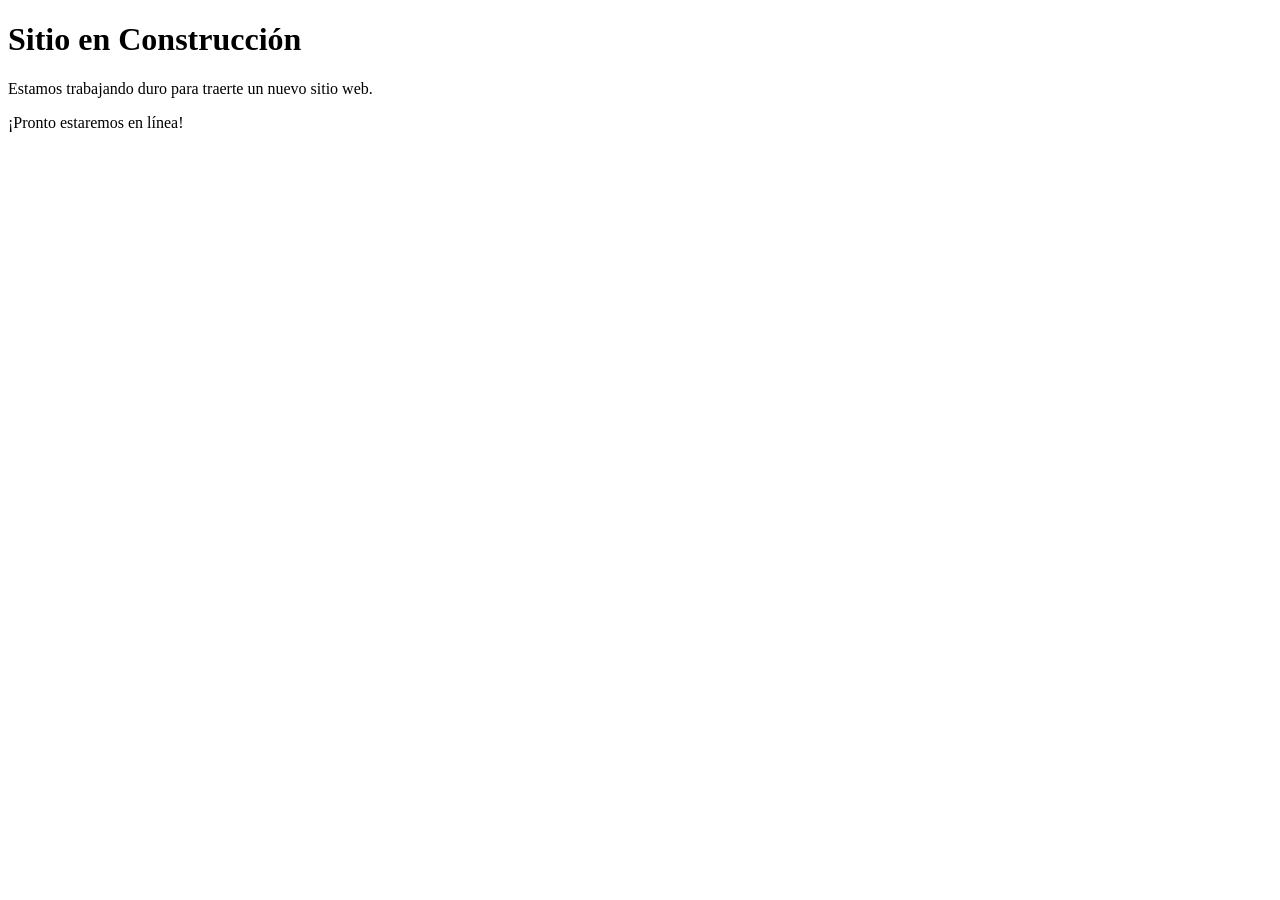
==== index.html @ 11d8eaa8 "index.html" ====
<!DOCTYPE html>
<html lang="es">
<head>
    <meta charset="UTF-8">
    <meta name="viewport" content="width=device-width, initial-scale=1.0">
    <title>Sitio en Construcción</title>
    <link rel="stylesheet" href="styles.css">
</head>
<body>
    <div class="construction-container">
        <h1>Sitio en Construcción</h1>
        <p>Estamos trabajando duro para traerte un nuevo sitio web.</p>
        <p>¡Pronto estaremos en línea!</p>
        <div class="loader"></div>
    </div>
</body>
</html>
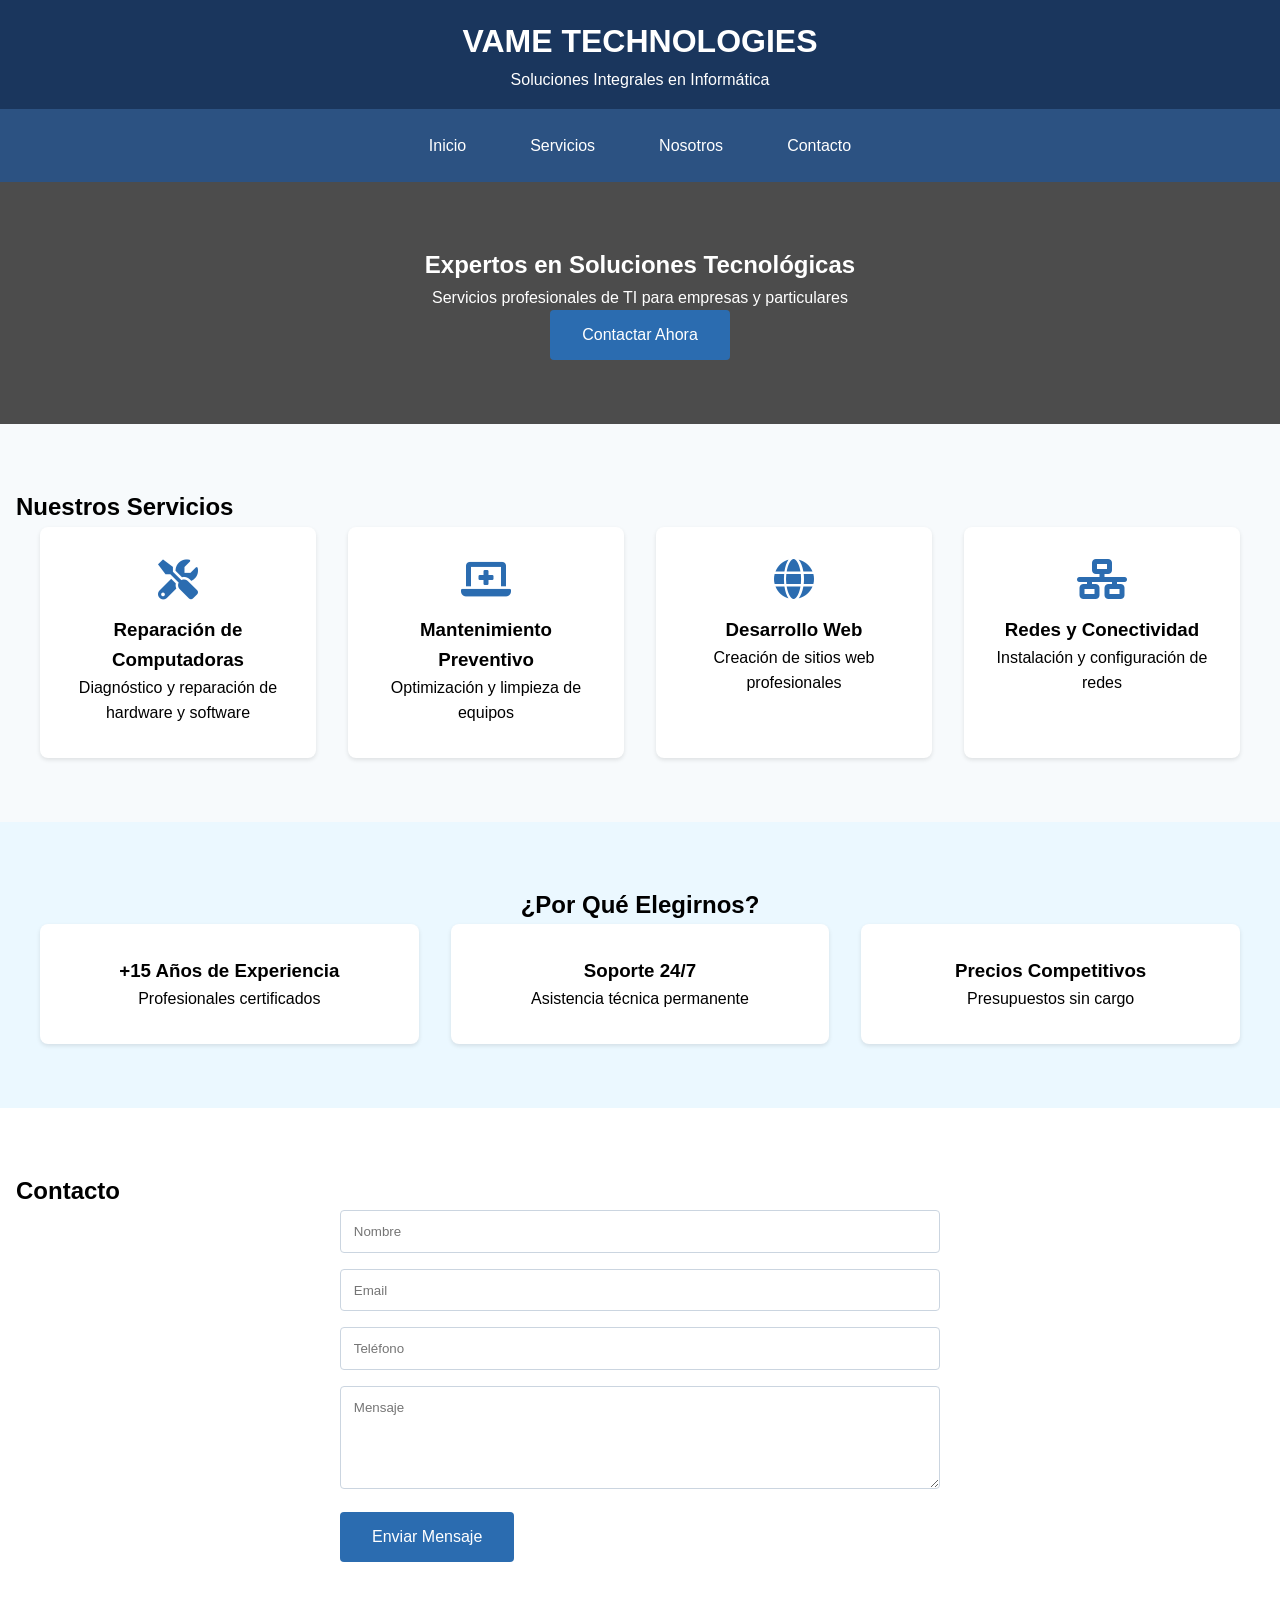
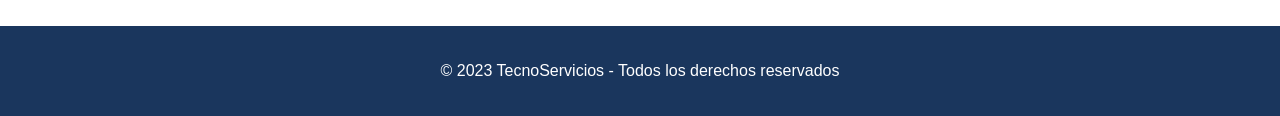
==== commit 79c296cc: "index.html" ====
--- a/index.html
+++ b/index.html
@@ -3,15 +3,226 @@
 <head>
     <meta charset="UTF-8">
     <meta name="viewport" content="width=device-width, initial-scale=1.0">
-    <title>Sitio en Construcción</title>
-    <link rel="stylesheet" href="styles.css">
+    <title>VAME TECHNOLOGIES - Soluciones Informáticas</title>
+    <link rel="stylesheet" href="https://cdnjs.cloudflare.com/ajax/libs/font-awesome/6.0.0/css/all.min.css">
+    <style>
+        * {
+            margin: 0;
+            padding: 0;
+            box-sizing: border-box;
+            font-family: 'Arial', sans-serif;
+        }
+
+        body {
+            line-height: 1.6;
+        }
+
+        /* Header */
+        header {
+            background-color: #1a365d;
+            color: white;
+            padding: 1rem;
+            text-align: center;
+        }
+
+        nav {
+            display: flex;
+            justify-content: center;
+            gap: 2rem;
+            padding: 1rem;
+            background-color: #2c5282;
+        }
+
+        nav a {
+            color: white;
+            text-decoration: none;
+            padding: 0.5rem 1rem;
+        }
+
+        nav a:hover {
+            background-color: #4299e1;
+            border-radius: 4px;
+        }
+
+        /* Hero Section */
+        .hero {
+            background: linear-gradient(rgba(0,0,0,0.7), rgba(0,0,0,0.7)),
+                        url('tech-bg.jpg') center/cover;
+            color: white;
+            text-align: center;
+            padding: 4rem 1rem;
+        }
+
+        /* Servicios */
+        .servicios {
+            padding: 4rem 1rem;
+            background-color: #f7fafc;
+        }
+
+        .servicios-grid {
+            display: grid;
+            grid-template-columns: repeat(auto-fit, minmax(250px, 1fr));
+            gap: 2rem;
+            max-width: 1200px;
+            margin: 0 auto;
+        }
+
+        .servicio-card {
+            background: white;
+            padding: 2rem;
+            border-radius: 8px;
+            box-shadow: 0 2px 4px rgba(0,0,0,0.1);
+            text-align: center;
+        }
+
+        .servicio-card i {
+            font-size: 2.5rem;
+            color: #2b6cb0;
+            margin-bottom: 1rem;
+        }
+
+        /* Por qué nosotros */
+        .why-us {
+            padding: 4rem 1rem;
+            background-color: #ebf8ff;
+            text-align: center;
+        }
+
+        /* Contacto */
+        .contacto {
+            padding: 4rem 1rem;
+            background-color: #fff;
+        }
+
+        .contacto-form {
+            max-width: 600px;
+            margin: 0 auto;
+        }
+
+        .form-group {
+            margin-bottom: 1rem;
+        }
+
+        input, textarea {
+            width: 100%;
+            padding: 0.8rem;
+            border: 1px solid #cbd5e0;
+            border-radius: 4px;
+        }
+
+        button {
+            background-color: #2b6cb0;
+            color: white;
+            padding: 1rem 2rem;
+            border: none;
+            border-radius: 4px;
+            cursor: pointer;
+            font-size: 1rem;
+        }
+
+        button:hover {
+            background-color: #2c5282;
+        }
+
+        footer {
+            background-color: #1a365d;
+            color: white;
+            text-align: center;
+            padding: 2rem 1rem;
+        }
+
+        @media (max-width: 768px) {
+            nav {
+                flex-direction: column;
+                text-align: center;
+            }
+        }
+    </style>
 </head>
 <body>
-    <div class="construction-container">
-        <h1>Sitio en Construcción</h1>
-        <p>Estamos trabajando duro para traerte un nuevo sitio web.</p>
-        <p>¡Pronto estaremos en línea!</p>
-        <div class="loader"></div>
-    </div>
+    <header>
+        <h1>VAME TECHNOLOGIES</h1>
+        <p>Soluciones Integrales en Informática</p>
+    </header>
+
+    <nav>
+        <a href="#inicio">Inicio</a>
+        <a href="#servicios">Servicios</a>
+        <a href="#nosotros">Nosotros</a>
+        <a href="#contacto">Contacto</a>
+    </nav>
+
+    <section class="hero">
+        <h2>Expertos en Soluciones Tecnológicas</h2>
+        <p>Servicios profesionales de TI para empresas y particulares</p>
+        <button>Contactar Ahora</button>
+    </section>
+
+    <section class="servicios" id="servicios">
+        <h2>Nuestros Servicios</h2>
+        <div class="servicios-grid">
+            <div class="servicio-card">
+                <i class="fas fa-tools"></i>
+                <h3>Reparación de Computadoras</h3>
+                <p>Diagnóstico y reparación de hardware y software</p>
+            </div>
+            <div class="servicio-card">
+                <i class="fas fa-laptop-medical"></i>
+                <h3>Mantenimiento Preventivo</h3>
+                <p>Optimización y limpieza de equipos</p>
+            </div>
+            <div class="servicio-card">
+                <i class="fas fa-globe"></i>
+                <h3>Desarrollo Web</h3>
+                <p>Creación de sitios web profesionales</p>
+            </div>
+            <div class="servicio-card">
+                <i class="fas fa-network-wired"></i>
+                <h3>Redes y Conectividad</h3>
+                <p>Instalación y configuración de redes</p>
+            </div>
+        </div>
+    </section>
+
+    <section class="why-us">
+        <h2>¿Por Qué Elegirnos?</h2>
+        <div class="servicios-grid">
+            <div class="servicio-card">
+                <h3>+15 Años de Experiencia</h3>
+                <p>Profesionales certificados</p>
+            </div>
+            <div class="servicio-card">
+                <h3>Soporte 24/7</h3>
+                <p>Asistencia técnica permanente</p>
+            </div>
+            <div class="servicio-card">
+                <h3>Precios Competitivos</h3>
+                <p>Presupuestos sin cargo</p>
+            </div>
+        </div>
+    </section>
+
+    <section class="contacto" id="contacto">
+        <h2>Contacto</h2>
+        <form class="contacto-form">
+            <div class="form-group">
+                <input type="text" placeholder="Nombre" required>
+            </div>
+            <div class="form-group">
+                <input type="email" placeholder="Email" required>
+            </div>
+            <div class="form-group">
+                <input type="tel" placeholder="Teléfono">
+            </div>
+            <div class="form-group">
+                <textarea rows="5" placeholder="Mensaje" required></textarea>
+            </div>
+            <button type="submit">Enviar Mensaje</button>
+        </form>
+    </section>
+
+    <footer>
+        <p>© 2023 TecnoServicios - Todos los derechos reservados</p>
+    </footer>
 </body>
 </html>
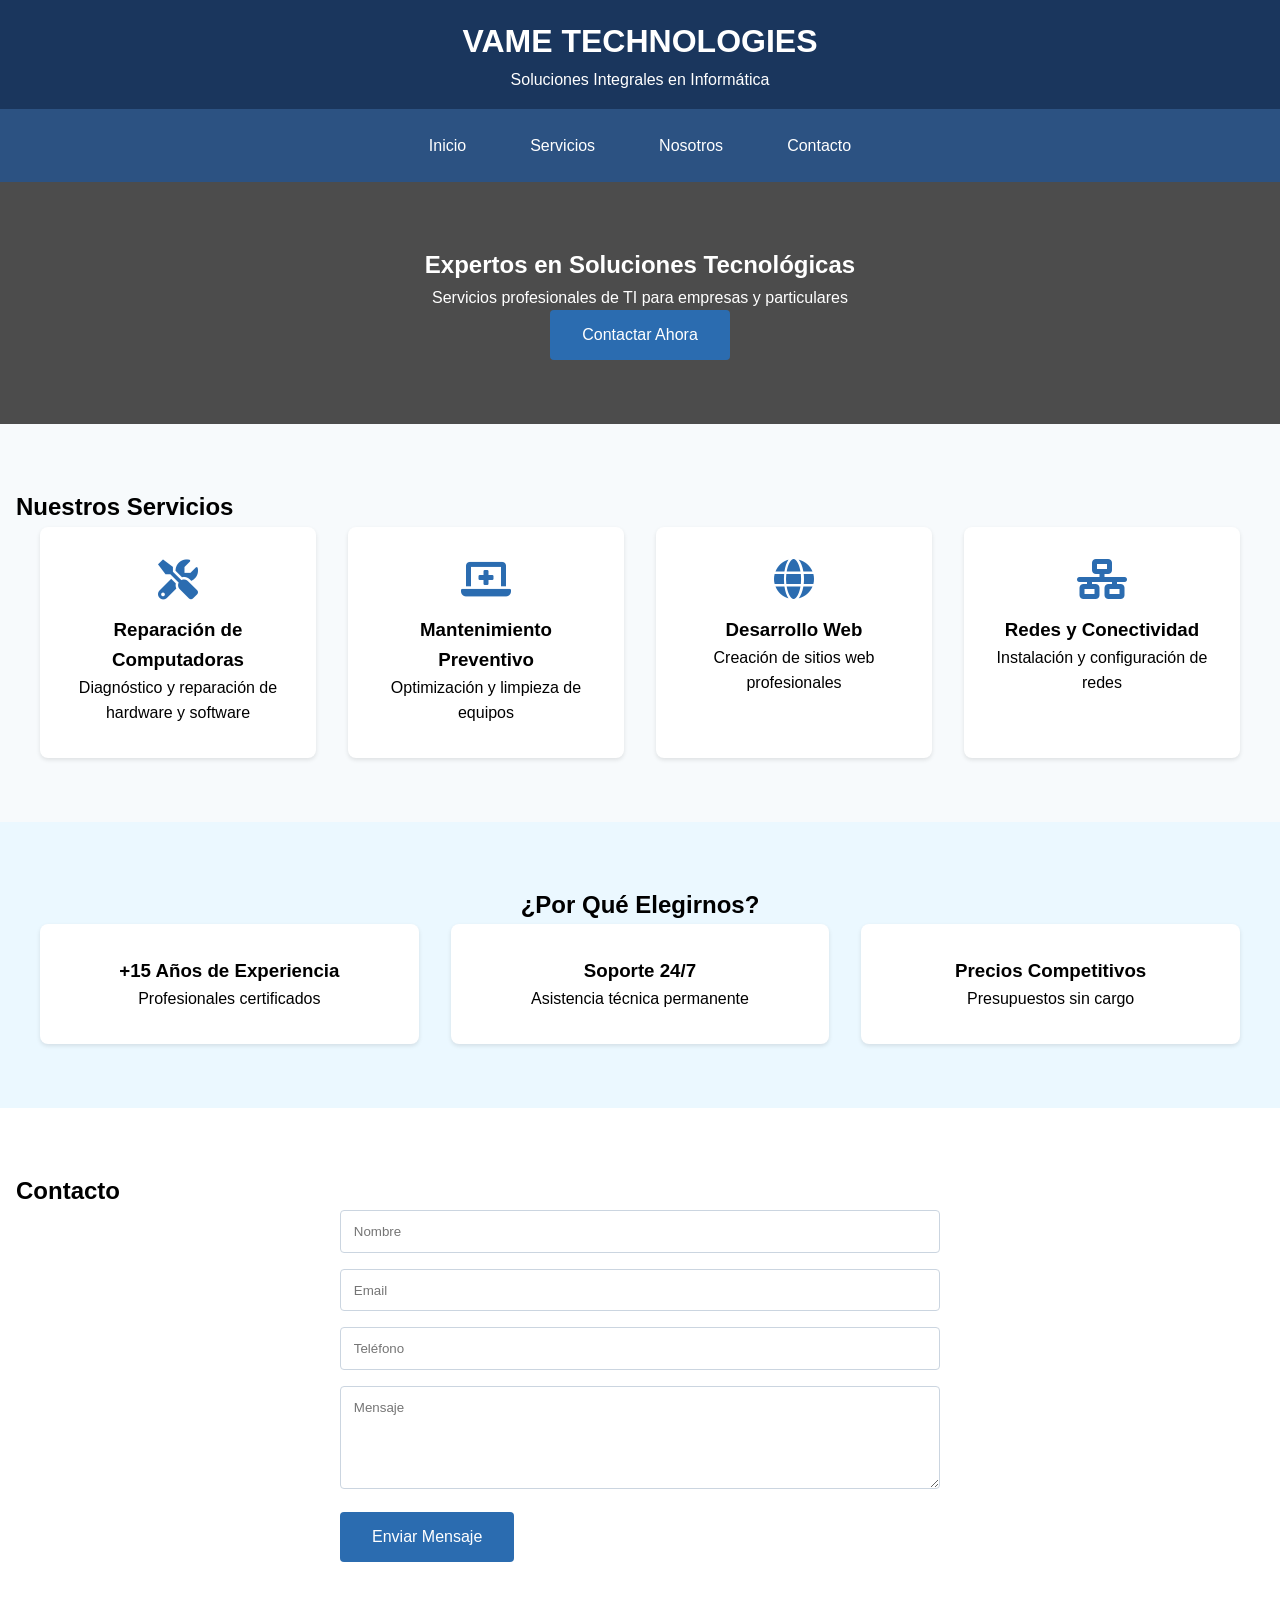
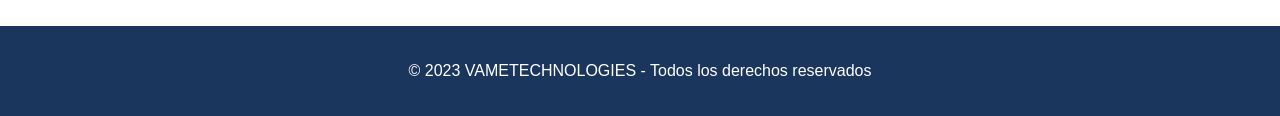
==== commit f75b40ee: "index.html" ====
--- a/index.html
+++ b/index.html
@@ -3,7 +3,7 @@
 <head>
     <meta charset="UTF-8">
     <meta name="viewport" content="width=device-width, initial-scale=1.0">
-    <title>VAME TECHNOLOGIES - Soluciones Informáticas</title>
+    <title>VAME TECHNOLOGIES - Sopote Tecnico - Soluciones Informáticas</title>
     <link rel="stylesheet" href="https://cdnjs.cloudflare.com/ajax/libs/font-awesome/6.0.0/css/all.min.css">
     <style>
         * {
@@ -222,7 +222,7 @@
     </section>
 
     <footer>
-        <p>© 2023 TecnoServicios - Todos los derechos reservados</p>
+        <p>© 2023 VAMETECHNOLOGIES - Todos los derechos reservados</p>
     </footer>
 </body>
 </html>
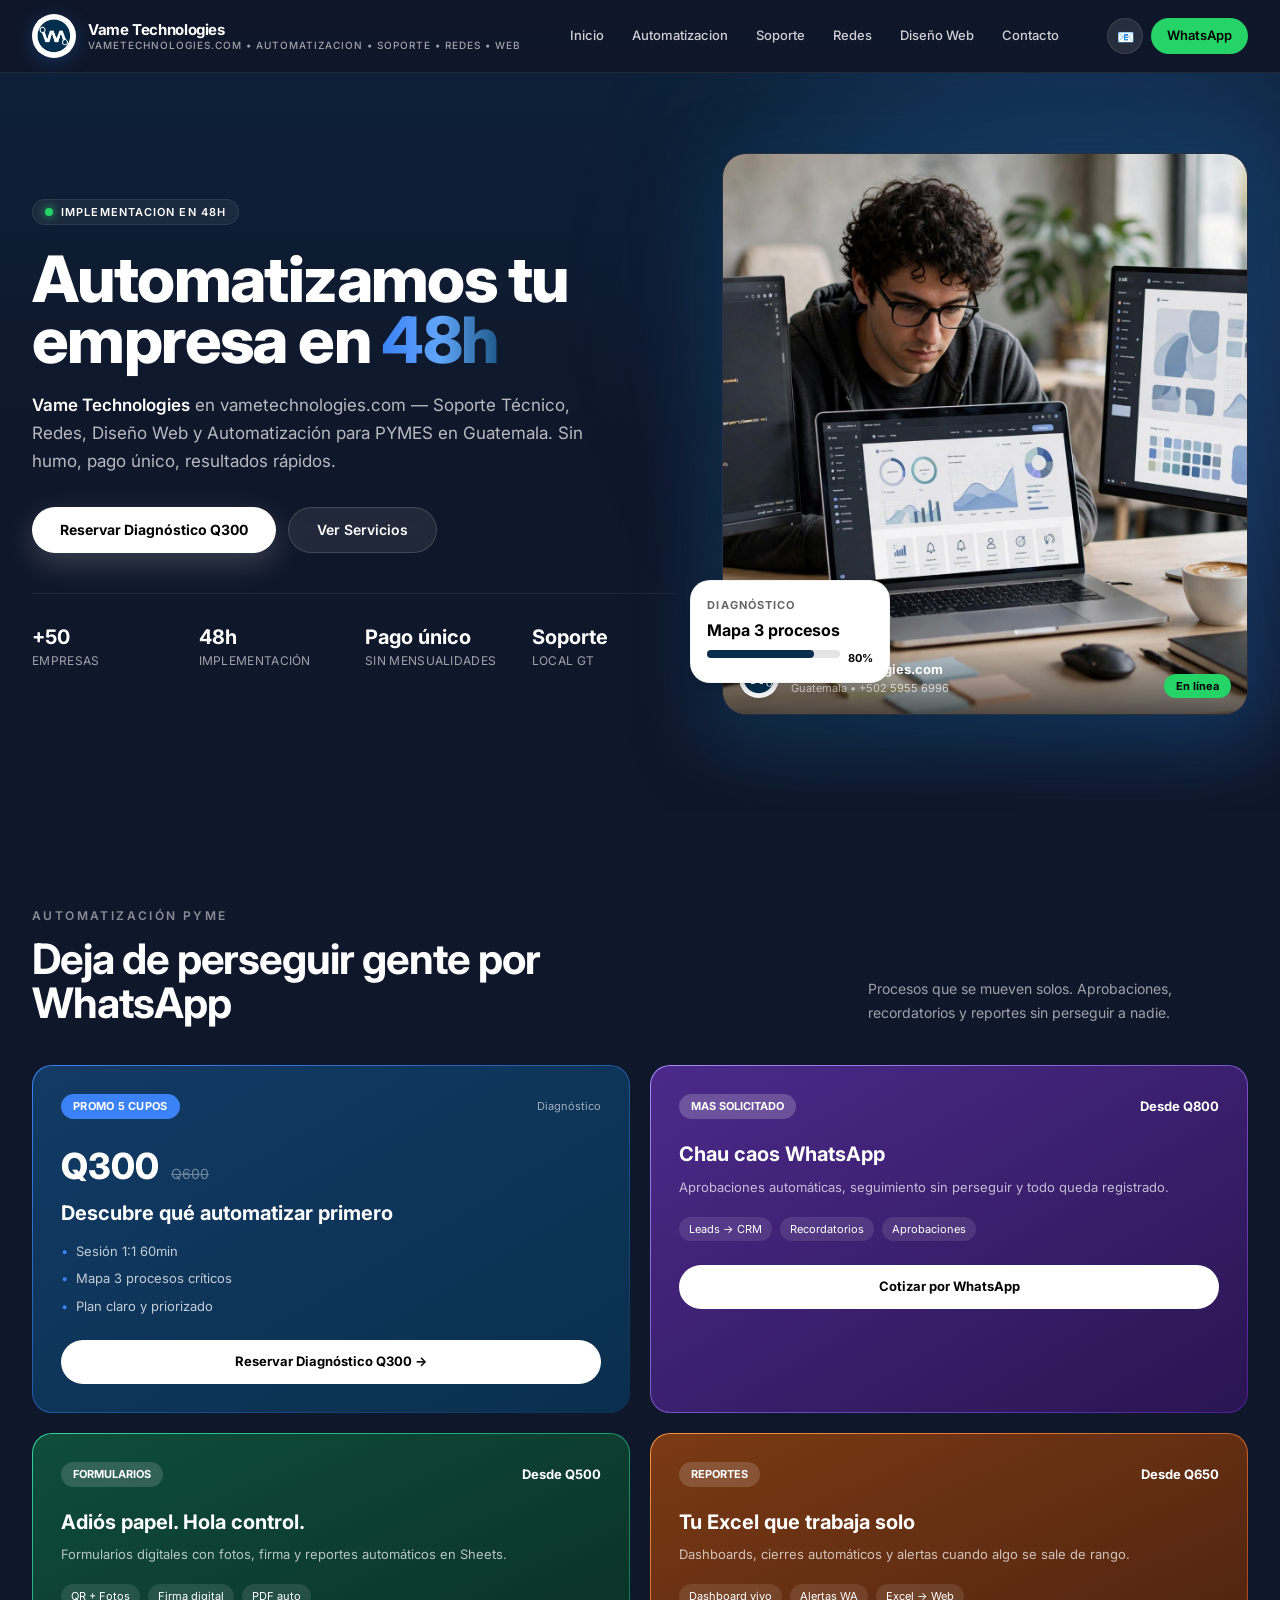
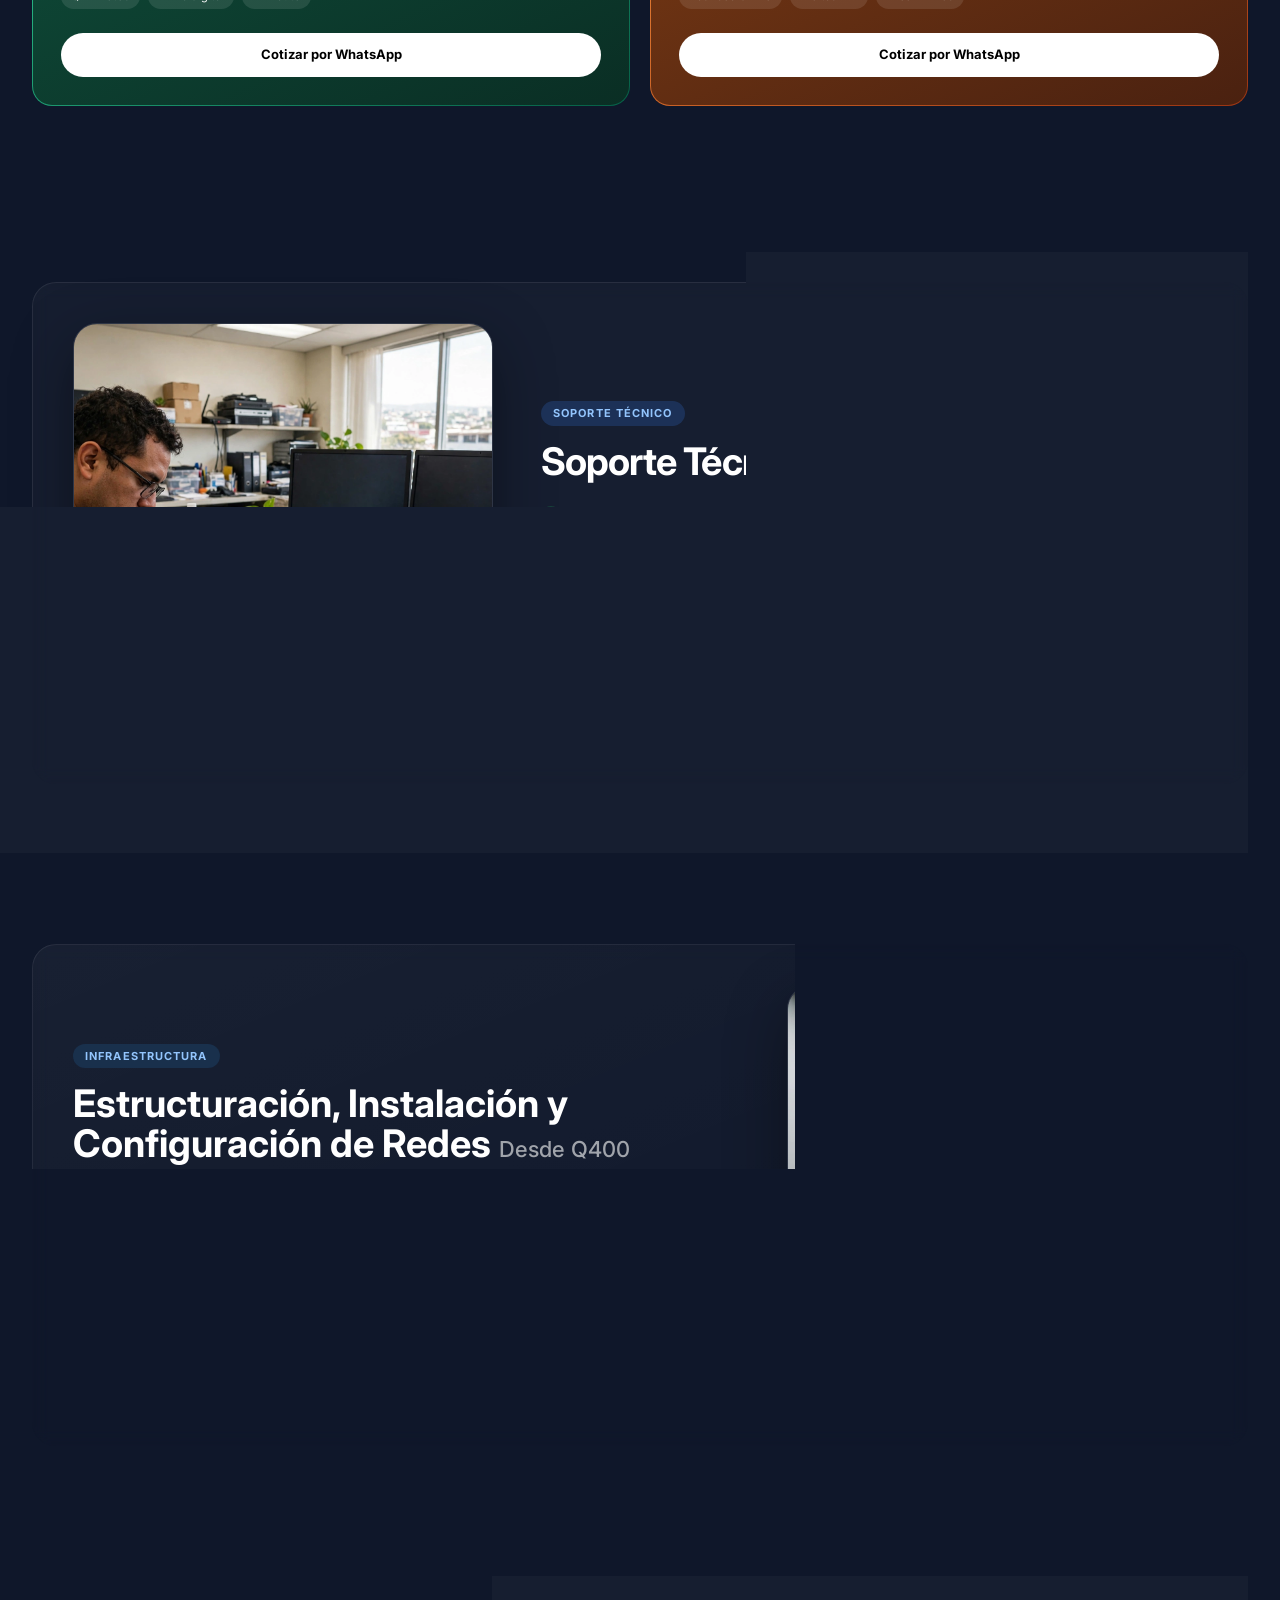
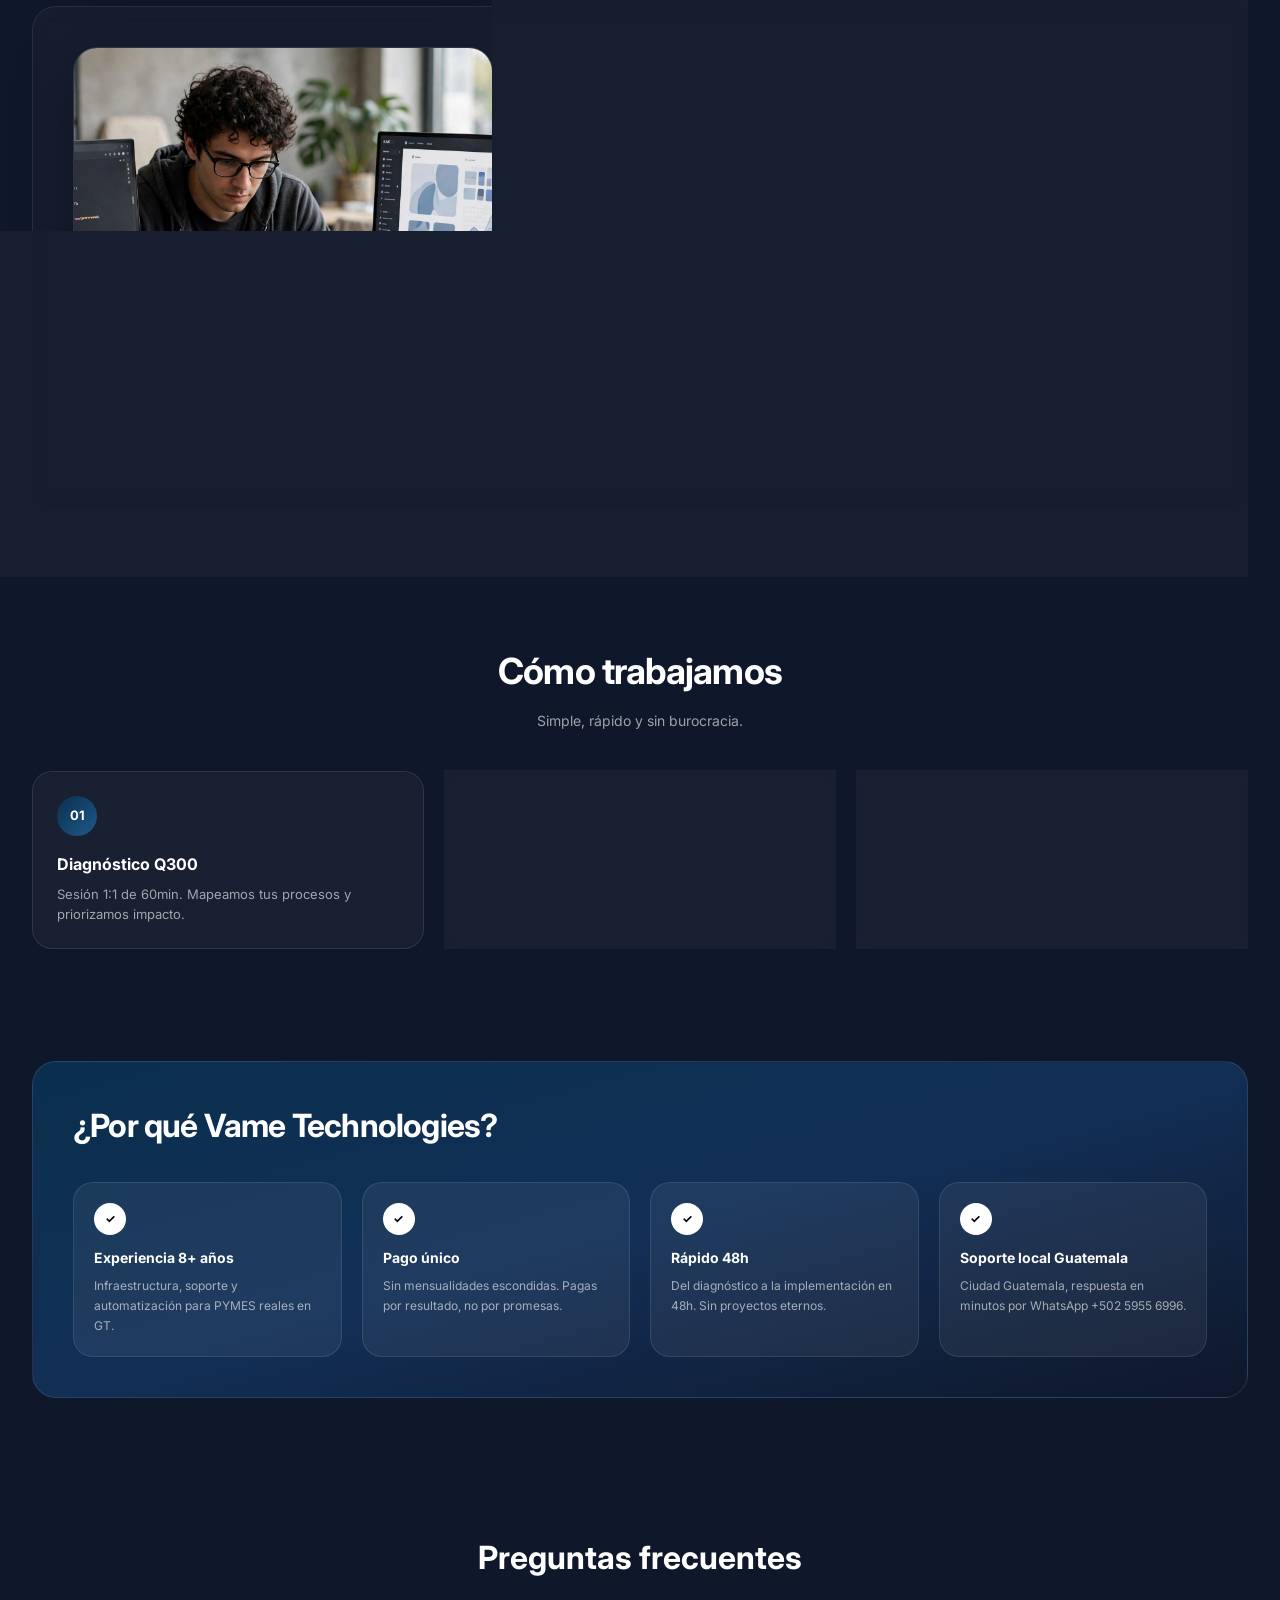
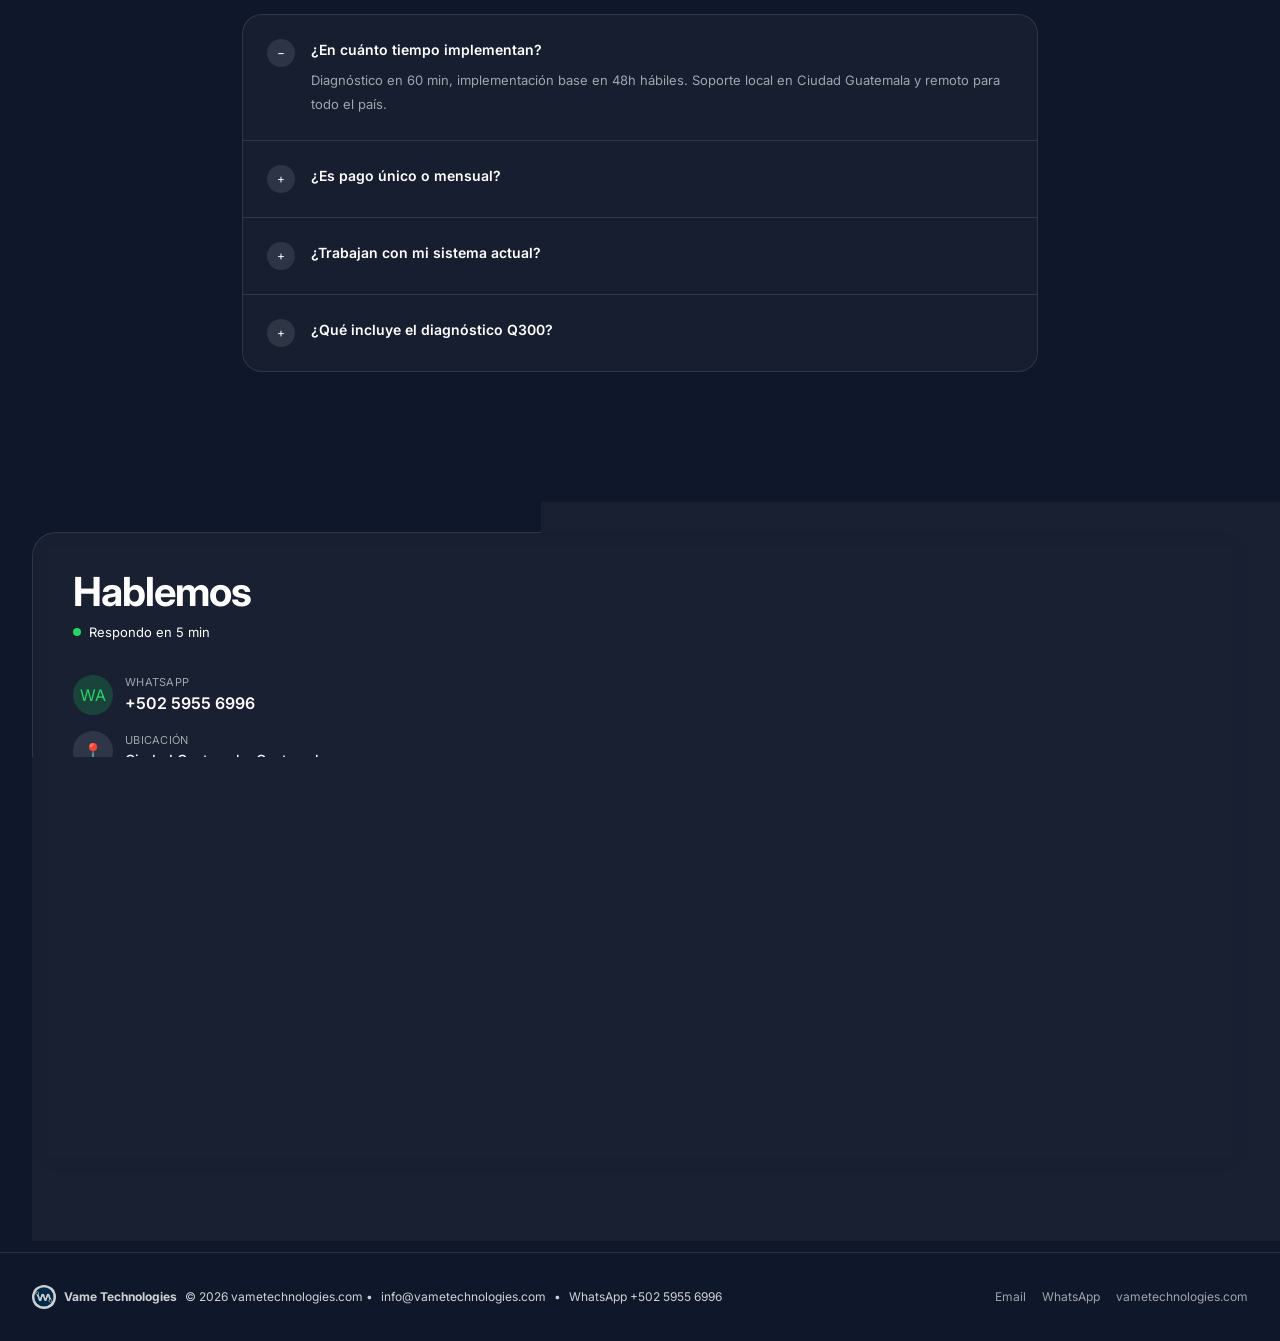
==== commit 4ed27015: "Add files via upload" ====
--- a/index.html
+++ b/index.html
@@ -1,228 +1,34 @@
-<!DOCTYPE html>
-<html lang="es">
-<head>
-    <meta charset="UTF-8">
-    <meta name="viewport" content="width=device-width, initial-scale=1.0">
-    <title>VAME TECHNOLOGIES - Sopote Tecnico - Soluciones Informáticas</title>
-    <link rel="stylesheet" href="https://cdnjs.cloudflare.com/ajax/libs/font-awesome/6.0.0/css/all.min.css">
-    <style>
-        * {
-            margin: 0;
-            padding: 0;
-            box-sizing: border-box;
-            font-family: 'Arial', sans-serif;
-        }
-
-        body {
-            line-height: 1.6;
-        }
-
-        /* Header */
-        header {
-            background-color: #1a365d;
-            color: white;
-            padding: 1rem;
-            text-align: center;
-        }
-
-        nav {
-            display: flex;
-            justify-content: center;
-            gap: 2rem;
-            padding: 1rem;
-            background-color: #2c5282;
-        }
-
-        nav a {
-            color: white;
-            text-decoration: none;
-            padding: 0.5rem 1rem;
-        }
-
-        nav a:hover {
-            background-color: #4299e1;
-            border-radius: 4px;
-        }
-
-        /* Hero Section */
-        .hero {
-            background: linear-gradient(rgba(0,0,0,0.7), rgba(0,0,0,0.7)),
-                        url('tech-bg.jpg') center/cover;
-            color: white;
-            text-align: center;
-            padding: 4rem 1rem;
-        }
-
-        /* Servicios */
-        .servicios {
-            padding: 4rem 1rem;
-            background-color: #f7fafc;
-        }
-
-        .servicios-grid {
-            display: grid;
-            grid-template-columns: repeat(auto-fit, minmax(250px, 1fr));
-            gap: 2rem;
-            max-width: 1200px;
-            margin: 0 auto;
-        }
-
-        .servicio-card {
-            background: white;
-            padding: 2rem;
-            border-radius: 8px;
-            box-shadow: 0 2px 4px rgba(0,0,0,0.1);
-            text-align: center;
-        }
-
-        .servicio-card i {
-            font-size: 2.5rem;
-            color: #2b6cb0;
-            margin-bottom: 1rem;
-        }
-
-        /* Por qué nosotros */
-        .why-us {
-            padding: 4rem 1rem;
-            background-color: #ebf8ff;
-            text-align: center;
-        }
-
-        /* Contacto */
-        .contacto {
-            padding: 4rem 1rem;
-            background-color: #fff;
-        }
-
-        .contacto-form {
-            max-width: 600px;
-            margin: 0 auto;
-        }
-
-        .form-group {
-            margin-bottom: 1rem;
-        }
-
-        input, textarea {
-            width: 100%;
-            padding: 0.8rem;
-            border: 1px solid #cbd5e0;
-            border-radius: 4px;
-        }
-
-        button {
-            background-color: #2b6cb0;
-            color: white;
-            padding: 1rem 2rem;
-            border: none;
-            border-radius: 4px;
-            cursor: pointer;
-            font-size: 1rem;
-        }
-
-        button:hover {
-            background-color: #2c5282;
-        }
-
-        footer {
-            background-color: #1a365d;
-            color: white;
-            text-align: center;
-            padding: 2rem 1rem;
-        }
-
-        @media (max-width: 768px) {
-            nav {
-                flex-direction: column;
-                text-align: center;
-            }
-        }
-    </style>
-</head>
-<body>
-    <header>
-        <h1>VAME TECHNOLOGIES</h1>
-        <p>Soluciones Integrales en Informática</p>
-    </header>
-
-    <nav>
-        <a href="#inicio">Inicio</a>
-        <a href="#servicios">Servicios</a>
-        <a href="#nosotros">Nosotros</a>
-        <a href="#contacto">Contacto</a>
-    </nav>
-
-    <section class="hero">
-        <h2>Expertos en Soluciones Tecnológicas</h2>
-        <p>Servicios profesionales de TI para empresas y particulares</p>
-        <button>Contactar Ahora</button>
-    </section>
-
-    <section class="servicios" id="servicios">
-        <h2>Nuestros Servicios</h2>
-        <div class="servicios-grid">
-            <div class="servicio-card">
-                <i class="fas fa-tools"></i>
-                <h3>Reparación de Computadoras</h3>
-                <p>Diagnóstico y reparación de hardware y software</p>
-            </div>
-            <div class="servicio-card">
-                <i class="fas fa-laptop-medical"></i>
-                <h3>Mantenimiento Preventivo</h3>
-                <p>Optimización y limpieza de equipos</p>
-            </div>
-            <div class="servicio-card">
-                <i class="fas fa-globe"></i>
-                <h3>Desarrollo Web</h3>
-                <p>Creación de sitios web profesionales</p>
-            </div>
-            <div class="servicio-card">
-                <i class="fas fa-network-wired"></i>
-                <h3>Redes y Conectividad</h3>
-                <p>Instalación y configuración de redes</p>
-            </div>
-        </div>
-    </section>
-
-    <section class="why-us">
-        <h2>¿Por Qué Elegirnos?</h2>
-        <div class="servicios-grid">
-            <div class="servicio-card">
-                <h3>+15 Años de Experiencia</h3>
-                <p>Profesionales certificados</p>
-            </div>
-            <div class="servicio-card">
-                <h3>Soporte 24/7</h3>
-                <p>Asistencia técnica permanente</p>
-            </div>
-            <div class="servicio-card">
-                <h3>Precios Competitivos</h3>
-                <p>Presupuestos sin cargo</p>
-            </div>
-        </div>
-    </section>
-
-    <section class="contacto" id="contacto">
-        <h2>Contacto</h2>
-        <form class="contacto-form">
-            <div class="form-group">
-                <input type="text" placeholder="Nombre" required>
-            </div>
-            <div class="form-group">
-                <input type="email" placeholder="Email" required>
-            </div>
-            <div class="form-group">
-                <input type="tel" placeholder="Teléfono">
-            </div>
-            <div class="form-group">
-                <textarea rows="5" placeholder="Mensaje" required></textarea>
-            </div>
-            <button type="submit">Enviar Mensaje</button>
-        </form>
-    </section>
-
-    <footer>
-        <p>© 2023 VAMETECHNOLOGIES - Todos los derechos reservados</p>
-    </footer>
-</body>
-</html>
+<!DOCTYPE html>
+<html lang="en">
+<head>
+  <meta charset="UTF-8">
+  <meta name="viewport" content="width=device-width, initial-scale=1">
+  <title>React Artifact</title>
+  <style>*,:after,:before{--tw-border-spacing-x:0;--tw-border-spacing-y:0;--tw-translate-x:0;--tw-translate-y:0;--tw-rotate:0;--tw-skew-x:0;--tw-skew-y:0;--tw-scale-x:1;--tw-scale-y:1;--tw-pan-x: ;--tw-pan-y: ;--tw-pinch-zoom: ;--tw-scroll-snap-strictness:proximity;--tw-gradient-from-position: ;--tw-gradient-via-position: ;--tw-gradient-to-position: ;--tw-ordinal: ;--tw-slashed-zero: ;--tw-numeric-figure: ;--tw-numeric-spacing: ;--tw-numeric-fraction: ;--tw-ring-inset: ;--tw-ring-offset-width:0px;--tw-ring-offset-color:#fff;--tw-ring-color:rgba(59,130,246,.5);--tw-ring-offset-shadow:0 0 #0000;--tw-ring-shadow:0 0 #0000;--tw-shadow:0 0 #0000;--tw-shadow-colored:0 0 #0000;--tw-blur: ;--tw-brightness: ;--tw-contrast: ;--tw-grayscale: ;--tw-hue-rotate: ;--tw-invert: ;--tw-saturate: ;--tw-sepia: ;--tw-drop-shadow: ;--tw-backdrop-blur: ;--tw-backdrop-brightness: ;--tw-backdrop-contrast: ;--tw-backdrop-grayscale: ;--tw-backdrop-hue-rotate: ;--tw-backdrop-invert: ;--tw-backdrop-opacity: ;--tw-backdrop-saturate: ;--tw-backdrop-sepia: ;--tw-contain-size: ;--tw-contain-layout: ;--tw-contain-paint: ;--tw-contain-style: }::backdrop{--tw-border-spacing-x:0;--tw-border-spacing-y:0;--tw-translate-x:0;--tw-translate-y:0;--tw-rotate:0;--tw-skew-x:0;--tw-skew-y:0;--tw-scale-x:1;--tw-scale-y:1;--tw-pan-x: ;--tw-pan-y: ;--tw-pinch-zoom: ;--tw-scroll-snap-strictness:proximity;--tw-gradient-from-position: ;--tw-gradient-via-position: ;--tw-gradient-to-position: ;--tw-ordinal: ;--tw-slashed-zero: ;--tw-numeric-figure: ;--tw-numeric-spacing: ;--tw-numeric-fraction: ;--tw-ring-inset: ;--tw-ring-offset-width:0px;--tw-ring-offset-color:#fff;--tw-ring-color:rgba(59,130,246,.5);--tw-ring-offset-shadow:0 0 #0000;--tw-ring-shadow:0 0 #0000;--tw-shadow:0 0 #0000;--tw-shadow-colored:0 0 #0000;--tw-blur: ;--tw-brightness: ;--tw-contrast: ;--tw-grayscale: ;--tw-hue-rotate: ;--tw-invert: ;--tw-saturate: ;--tw-sepia: ;--tw-drop-shadow: ;--tw-backdrop-blur: ;--tw-backdrop-brightness: ;--tw-backdrop-contrast: ;--tw-backdrop-grayscale: ;--tw-backdrop-hue-rotate: ;--tw-backdrop-invert: ;--tw-backdrop-opacity: ;--tw-backdrop-saturate: ;--tw-backdrop-sepia: ;--tw-contain-size: ;--tw-contain-layout: ;--tw-contain-paint: ;--tw-contain-style: }/*! tailwindcss v3.4.18 | MIT License | https://tailwindcss.com*/*,:after,:before{box-sizing:border-box;border:0 solid #e5e7eb}:after,:before{--tw-content:""}:host,html{line-height:1.5;-webkit-text-size-adjust:100%;-moz-tab-size:4;-o-tab-size:4;tab-size:4;font-family:ui-sans-serif,system-ui,sans-serif,Apple Color Emoji,Segoe UI Emoji,Segoe UI Symbol,Noto Color Emoji;font-feature-settings:normal;font-variation-settings:normal;-webkit-tap-highlight-color:transparent}body{line-height:inherit}hr{height:0;color:inherit;border-top-width:1px}abbr:where([title]){-webkit-text-decoration:underline dotted;text-decoration:underline dotted}h1,h2,h3,h4,h5,h6{font-size:inherit;font-weight:inherit}a{color:inherit;text-decoration:inherit}b,strong{font-weight:bolder}code,kbd,pre,samp{font-family:ui-monospace,SFMono-Regular,Menlo,Monaco,Consolas,Liberation Mono,Courier New,monospace;font-feature-settings:normal;font-variation-settings:normal;font-size:1em}small{font-size:80%}sub,sup{font-size:75%;line-height:0;position:relative;vertical-align:baseline}sub{bottom:-.25em}sup{top:-.5em}table{text-indent:0;border-color:inherit;border-collapse:collapse}button,input,optgroup,select,textarea{font-family:inherit;font-feature-settings:inherit;font-variation-settings:inherit;font-size:100%;font-weight:inherit;line-height:inherit;letter-spacing:inherit;color:inherit;margin:0;padding:0}button,select{text-transform:none}button,input:where([type=button]),input:where([type=reset]),input:where([type=submit]){-webkit-appearance:button;background-color:transparent;background-image:none}:-moz-focusring{outline:auto}:-moz-ui-invalid{box-shadow:none}progress{vertical-align:baseline}::-webkit-inner-spin-button,::-webkit-outer-spin-button{height:auto}[type=search]{-webkit-appearance:textfield;outline-offset:-2px}::-webkit-search-decoration{-webkit-appearance:none}::-webkit-file-upload-button{-webkit-appearance:button;font:inherit}summary{display:list-item}blockquote,dd,dl,figure,h1,h2,h3,h4,h5,h6,hr,p,pre{margin:0}fieldset{margin:0}fieldset,legend{padding:0}menu,ol,ul{list-style:none;margin:0;padding:0}dialog{padding:0}textarea{resize:vertical}input::-moz-placeholder,textarea::-moz-placeholder{opacity:1;color:#9ca3af}input::placeholder,textarea::placeholder{opacity:1;color:#9ca3af}[role=button],button{cursor:pointer}:disabled{cursor:default}audio,canvas,embed,iframe,img,object,svg,video{display:block;vertical-align:middle}img,video{max-width:100%;height:auto}[hidden]:where(:not([hidden=until-found])){display:none}.container{width:100%}@media (min-width:640px){.container{max-width:640px}}@media (min-width:768px){.container{max-width:768px}}@media (min-width:1024px){.container{max-width:1024px}}@media (min-width:1280px){.container{max-width:1280px}}@media (min-width:1536px){.container{max-width:1536px}}.pointer-events-none{pointer-events:none}.absolute{position:absolute}.relative{position:relative}.sticky{position:sticky}.-inset-6{inset:-1.5rem}.inset-0{inset:0}.inset-x-0{left:0;right:0}.-bottom-6{bottom:-1.5rem}.-left-4{left:-1rem}.-right-24{right:-6rem}.-top-24{top:-6rem}.bottom-0{bottom:0}.top-0{top:0}.z-50{z-index:50}.order-1{order:1}.order-2{order:2}.mx-auto{margin-left:auto;margin-right:auto}.mb-10{margin-bottom:2.5rem}.mt-1{margin-top:.25rem}.mt-10{margin-top:2.5rem}.mt-2{margin-top:.5rem}.mt-3{margin-top:.75rem}.mt-4{margin-top:1rem}.mt-5{margin-top:1.25rem}.mt-6{margin-top:1.5rem}.mt-8{margin-top:2rem}.mt-\[3px\]{margin-top:3px}.flex{display:flex}.inline-flex{display:inline-flex}.grid{display:grid}.hidden{display:none}.h-10{height:2.5rem}.h-11{height:2.75rem}.h-2{height:.5rem}.h-5{height:1.25rem}.h-6{height:1.5rem}.h-7{height:1.75rem}.h-8{height:2rem}.h-9{height:2.25rem}.h-\[10px\]{height:10px}.h-\[160px\]{height:160px}.h-\[360px\]{height:360px}.h-\[420px\]{height:420px}.h-\[46px\]{height:46px}.h-\[640px\]{height:640px}.h-\[72px\]{height:72px}.h-full{height:100%}.min-h-\[110px\]{min-height:110px}.min-h-screen{min-height:100vh}.w-10{width:2.5rem}.w-11{width:2.75rem}.w-2{width:.5rem}.w-5{width:1.25rem}.w-6{width:1.5rem}.w-7{width:1.75rem}.w-8{width:2rem}.w-9{width:2.25rem}.w-\[10px\]{width:10px}.w-\[160px\]{width:160px}.w-\[200px\]{width:200px}.w-\[640px\]{width:640px}.w-\[80\%\]{width:80%}.w-full{width:100%}.max-w-\[1280px\]{max-width:1280px}.max-w-\[380px\]{max-width:380px}.max-w-\[560px\]{max-width:560px}.max-w-\[640px\]{max-width:640px}.max-w-\[860px\]{max-width:860px}.flex-1{flex:1 1 0%}.shrink-0{flex-shrink:0}@keyframes pulse{50%{opacity:.5}}.animate-pulse{animation:pulse 2s cubic-bezier(.4,0,.6,1) infinite}.resize-none{resize:none}.grid-cols-1{grid-template-columns:repeat(1,minmax(0,1fr))}.grid-cols-2{grid-template-columns:repeat(2,minmax(0,1fr))}.grid-cols-4{grid-template-columns:repeat(4,minmax(0,1fr))}.grid-cols-\[1\.2fr_0\.8fr\]{grid-template-columns:1.2fr .8fr}.flex-col{flex-direction:column}.flex-wrap{flex-wrap:wrap}.items-start{align-items:flex-start}.items-end{align-items:flex-end}.items-center{align-items:center}.items-baseline{align-items:baseline}.justify-center{justify-content:center}.justify-between{justify-content:space-between}.gap-1{gap:.25rem}.gap-1\.5{gap:.375rem}.gap-10{gap:2.5rem}.gap-2{gap:.5rem}.gap-3{gap:.75rem}.gap-4{gap:1rem}.gap-5{gap:1.25rem}.gap-6{gap:1.5rem}.gap-7{gap:1.75rem}.gap-8{gap:2rem}.gap-\[3px\]{gap:3px}.gap-x-2{-moz-column-gap:.5rem;column-gap:.5rem}.gap-y-1{row-gap:.25rem}.space-y-2>:not([hidden])~:not([hidden]){--tw-space-y-reverse:0;margin-top:calc(.5rem*(1 - var(--tw-space-y-reverse)));margin-bottom:calc(.5rem*var(--tw-space-y-reverse))}.space-y-4>:not([hidden])~:not([hidden]){--tw-space-y-reverse:0;margin-top:calc(1rem*(1 - var(--tw-space-y-reverse)));margin-bottom:calc(1rem*var(--tw-space-y-reverse))}.divide-y>:not([hidden])~:not([hidden]){--tw-divide-y-reverse:0;border-top-width:calc(1px*(1 - var(--tw-divide-y-reverse)));border-bottom-width:calc(1px*var(--tw-divide-y-reverse))}.divide-white\/10>:not([hidden])~:not([hidden]){border-color:hsla(0,0%,100%,.1)}.overflow-hidden{overflow:hidden}.rounded-\[10px\]{border-radius:10px}.rounded-\[16px\]{border-radius:16px}.rounded-\[19px\]{border-radius:19px}.rounded-\[20px\]{border-radius:20px}.rounded-\[24px\]{border-radius:24px}.rounded-\[2px\]{border-radius:2px}.rounded-\[32px\]{border-radius:32px}.rounded-full{border-radius:9999px}.border{border-width:1px}.border-\[3px\]{border-width:3px}.border-b{border-bottom-width:1px}.border-t{border-top-width:1px}.border-black{--tw-border-opacity:1;border-color:rgb(0 0 0/var(--tw-border-opacity,1))}.border-black\/10{border-color:rgba(0,0,0,.1)}.border-black\/5{border-color:rgba(0,0,0,.05)}.border-white\/10{border-color:hsla(0,0%,100%,.1)}.border-white\/15{border-color:hsla(0,0%,100%,.15)}.border-white\/\[0\.07\]{border-color:hsla(0,0%,100%,.07)}.border-white\/\[0\.08\]{border-color:hsla(0,0%,100%,.08)}.bg-\[\#0A2F4E\]{--tw-bg-opacity:1;background-color:rgb(10 47 78/var(--tw-bg-opacity,1))}.bg-\[\#0F172A\]{--tw-bg-opacity:1;background-color:rgb(15 23 42/var(--tw-bg-opacity,1))}.bg-\[\#0F172A\]\/80{background-color:rgba(15,23,42,.8)}.bg-\[\#1E5A8A\]\/30{background-color:rgba(30,90,138,.3)}.bg-\[\#25D366\]{--tw-bg-opacity:1;background-color:rgb(37 211 102/var(--tw-bg-opacity,1))}.bg-\[\#25D366\]\/20{background-color:rgba(37,211,102,.2)}.bg-\[\#3B82F6\]{--tw-bg-opacity:1;background-color:rgb(59 130 246/var(--tw-bg-opacity,1))}.bg-\[\#3B82F6\]\/20{background-color:rgba(59,130,246,.2)}.bg-black{--tw-bg-opacity:1;background-color:rgb(0 0 0/var(--tw-bg-opacity,1))}.bg-black\/10{background-color:rgba(0,0,0,.1)}.bg-black\/15{background-color:rgba(0,0,0,.15)}.bg-black\/\[0\.03\]{background-color:rgba(0,0,0,.03)}.bg-white{--tw-bg-opacity:1;background-color:rgb(255 255 255/var(--tw-bg-opacity,1))}.bg-white\/10{background-color:hsla(0,0%,100%,.1)}.bg-white\/15{background-color:hsla(0,0%,100%,.15)}.bg-white\/20{background-color:hsla(0,0%,100%,.2)}.bg-white\/\[0\.03\]{background-color:hsla(0,0%,100%,.03)}.bg-white\/\[0\.04\]{background-color:hsla(0,0%,100%,.04)}.bg-white\/\[0\.06\]{background-color:hsla(0,0%,100%,.06)}.bg-white\/\[0\.08\]{background-color:hsla(0,0%,100%,.08)}.bg-gradient-to-b{background-image:linear-gradient(to bottom,var(--tw-gradient-stops))}.bg-gradient-to-br{background-image:linear-gradient(to bottom right,var(--tw-gradient-stops))}.bg-gradient-to-r{background-image:linear-gradient(to right,var(--tw-gradient-stops))}.bg-gradient-to-t{background-image:linear-gradient(to top,var(--tw-gradient-stops))}.from-\[\#0A2F4E\]{--tw-gradient-from:#0a2f4e var(--tw-gradient-from-position);--tw-gradient-to:rgba(10,47,78,0) var(--tw-gradient-to-position);--tw-gradient-stops:var(--tw-gradient-from),var(--tw-gradient-to)}.from-\[\#0A2F4E\]\/40{--tw-gradient-from:rgba(10,47,78,.4) var(--tw-gradient-from-position);--tw-gradient-to:rgba(10,47,78,0) var(--tw-gradient-to-position);--tw-gradient-stops:var(--tw-gradient-from),var(--tw-gradient-to)}.from-\[\#0f4d3a\]{--tw-gradient-from:#0f4d3a var(--tw-gradient-from-position);--tw-gradient-to:rgba(15,77,58,0) var(--tw-gradient-to-position);--tw-gradient-stops:var(--tw-gradient-from),var(--tw-gradient-to)}.from-\[\#123a64\]{--tw-gradient-from:#123a64 var(--tw-gradient-from-position);--tw-gradient-to:rgba(18,58,100,0) var(--tw-gradient-to-position);--tw-gradient-stops:var(--tw-gradient-from),var(--tw-gradient-to)}.from-\[\#1E5A8A\]{--tw-gradient-from:#1e5a8a var(--tw-gradient-from-position);--tw-gradient-to:rgba(30,90,138,0) var(--tw-gradient-to-position);--tw-gradient-stops:var(--tw-gradient-from),var(--tw-gradient-to)}.from-\[\#1E5A8A\]\/30{--tw-gradient-from:rgba(30,90,138,.3) var(--tw-gradient-from-position);--tw-gradient-to:rgba(30,90,138,0) var(--tw-gradient-to-position);--tw-gradient-stops:var(--tw-gradient-from),var(--tw-gradient-to)}.from-\[\#34D399\]{--tw-gradient-from:#34d399 var(--tw-gradient-from-position);--tw-gradient-to:rgba(52,211,153,0) var(--tw-gradient-to-position);--tw-gradient-stops:var(--tw-gradient-from),var(--tw-gradient-to)}.from-\[\#3B82F6\]{--tw-gradient-from:#3b82f6 var(--tw-gradient-from-position);--tw-gradient-to:rgba(59,130,246,0) var(--tw-gradient-to-position);--tw-gradient-stops:var(--tw-gradient-from),var(--tw-gradient-to)}.from-\[\#4b2a8a\]{--tw-gradient-from:#4b2a8a var(--tw-gradient-from-position);--tw-gradient-to:rgba(75,42,138,0) var(--tw-gradient-to-position);--tw-gradient-stops:var(--tw-gradient-from),var(--tw-gradient-to)}.from-\[\#7a3a14\]{--tw-gradient-from:#7a3a14 var(--tw-gradient-from-position);--tw-gradient-to:rgba(122,58,20,0) var(--tw-gradient-to-position);--tw-gradient-stops:var(--tw-gradient-from),var(--tw-gradient-to)}.from-\[\#A78BFA\]{--tw-gradient-from:#a78bfa var(--tw-gradient-from-position);--tw-gradient-to:rgba(167,139,250,0) var(--tw-gradient-to-position);--tw-gradient-stops:var(--tw-gradient-from),var(--tw-gradient-to)}.from-\[\#FB923C\]{--tw-gradient-from:#fb923c var(--tw-gradient-from-position);--tw-gradient-to:rgba(251,146,60,0) var(--tw-gradient-to-position);--tw-gradient-stops:var(--tw-gradient-from),var(--tw-gradient-to)}.from-black\/60{--tw-gradient-from:rgba(0,0,0,.6) var(--tw-gradient-from-position);--tw-gradient-to:transparent var(--tw-gradient-to-position);--tw-gradient-stops:var(--tw-gradient-from),var(--tw-gradient-to)}.from-white\/\[0\.04\]{--tw-gradient-from:hsla(0,0%,100%,.04) var(--tw-gradient-from-position);--tw-gradient-to:hsla(0,0%,100%,0) var(--tw-gradient-to-position);--tw-gradient-stops:var(--tw-gradient-from),var(--tw-gradient-to)}.via-\[\#122f56\]{--tw-gradient-to:rgba(18,47,86,0) var(--tw-gradient-to-position);--tw-gradient-stops:var(--tw-gradient-from),#122f56 var(--tw-gradient-via-position),var(--tw-gradient-to)}.via-\[\#1E5A8A\]{--tw-gradient-to:rgba(30,90,138,0) var(--tw-gradient-to-position);--tw-gradient-stops:var(--tw-gradient-from),#1e5a8a var(--tw-gradient-via-position),var(--tw-gradient-to)}.via-\[\#60A5FA\]{--tw-gradient-to:rgba(96,165,250,0) var(--tw-gradient-to-position);--tw-gradient-stops:var(--tw-gradient-from),#60a5fa var(--tw-gradient-via-position),var(--tw-gradient-to)}.via-transparent{--tw-gradient-to:transparent var(--tw-gradient-to-position);--tw-gradient-stops:var(--tw-gradient-from),transparent var(--tw-gradient-via-position),var(--tw-gradient-to)}.to-\[\#065F46\]{--tw-gradient-to:#065f46 var(--tw-gradient-to-position)}.to-\[\#0A2F4E\]{--tw-gradient-to:#0a2f4e var(--tw-gradient-to-position)}.to-\[\#0F172A\]{--tw-gradient-to:#0f172a var(--tw-gradient-to-position)}.to-\[\#0a2e24\]{--tw-gradient-to:#0a2e24 var(--tw-gradient-to-position)}.to-\[\#1E5A8A\]{--tw-gradient-to:#1e5a8a var(--tw-gradient-to-position)}.to-\[\#2a1552\]{--tw-gradient-to:#2a1552 var(--tw-gradient-to-position)}.to-\[\#3B82F6\]{--tw-gradient-to:#3b82f6 var(--tw-gradient-to-position)}.to-\[\#3B82F6\]\/20{--tw-gradient-to:rgba(59,130,246,.2) var(--tw-gradient-to-position)}.to-\[\#4C1D95\]{--tw-gradient-to:#4c1d95 var(--tw-gradient-to-position)}.to-\[\#4a2110\]{--tw-gradient-to:#4a2110 var(--tw-gradient-to-position)}.to-\[\#60A5FA\]{--tw-gradient-to:#60a5fa var(--tw-gradient-to-position)}.to-\[\#9A3412\]{--tw-gradient-to:#9a3412 var(--tw-gradient-to-position)}.to-transparent{--tw-gradient-to:transparent var(--tw-gradient-to-position)}.bg-clip-text{-webkit-background-clip:text;background-clip:text}.object-contain{-o-object-fit:contain;object-fit:contain}.object-cover{-o-object-fit:cover;object-fit:cover}.p-1{padding:.25rem}.p-2{padding:.5rem}.p-3{padding:.75rem}.p-4{padding:1rem}.p-5{padding:1.25rem}.p-6{padding:1.5rem}.p-8{padding:2rem}.p-\[1px\]{padding:1px}.p-\[2px\]{padding:2px}.p-\[5px\]{padding:5px}.px-2\.5{padding-left:.625rem;padding-right:.625rem}.px-3{padding-left:.75rem;padding-right:.75rem}.px-4{padding-left:1rem;padding-right:1rem}.px-5{padding-left:1.25rem;padding-right:1.25rem}.px-6{padding-left:1.5rem;padding-right:1.5rem}.px-7{padding-left:1.75rem;padding-right:1.75rem}.py-1{padding-top:.25rem;padding-bottom:.25rem}.py-14{padding-top:3.5rem;padding-bottom:3.5rem}.py-16{padding-top:4rem;padding-bottom:4rem}.py-2{padding-top:.5rem;padding-bottom:.5rem}.py-5{padding-top:1.25rem;padding-bottom:1.25rem}.py-8{padding-top:2rem;padding-bottom:2rem}.pb-14{padding-bottom:3.5rem}.pt-10{padding-top:2.5rem}.pt-7{padding-top:1.75rem}.text-left{text-align:left}.text-center{text-align:center}.text-\[10px\]{font-size:10px}.text-\[11px\]{font-size:11px}.text-\[12px\]{font-size:12px}.text-\[13px\]{font-size:13px}.text-\[14px\]{font-size:14px}.text-\[15px\]{font-size:15px}.text-\[16px\]{font-size:16px}.text-\[20px\]{font-size:20px}.text-\[22px\]{font-size:22px}.text-\[26px\]{font-size:26px}.text-\[28px\]{font-size:28px}.text-\[30px\]{font-size:30px}.text-\[32px\]{font-size:32px}.text-\[36px\]{font-size:36px}.text-\[38px\]{font-size:38px}.text-\[9px\]{font-size:9px}.text-sm{font-size:.875rem;line-height:1.25rem}.font-\[800\]{font-weight:800}.font-bold{font-weight:700}.font-extrabold{font-weight:800}.font-medium{font-weight:500}.font-semibold{font-weight:600}.uppercase{text-transform:uppercase}.leading-4{line-height:1rem}.leading-5{line-height:1.25rem}.leading-6{line-height:1.5rem}.leading-7{line-height:1.75rem}.leading-\[0\.95\]{line-height:.95}.leading-\[1\.05\]{line-height:1.05}.leading-none{line-height:1}.leading-tight{line-height:1.25}.tracking-\[0\.2em\]{letter-spacing:.2em}.tracking-tight{letter-spacing:-.025em}.tracking-wide{letter-spacing:.025em}.tracking-widest{letter-spacing:.1em}.text-\[\#25D366\]{--tw-text-opacity:1;color:rgb(37 211 102/var(--tw-text-opacity,1))}.text-\[\#3B82F6\]{--tw-text-opacity:1;color:rgb(59 130 246/var(--tw-text-opacity,1))}.text-\[\#60A5FA\]{--tw-text-opacity:1;color:rgb(96 165 250/var(--tw-text-opacity,1))}.text-\[\#93C5FD\]{--tw-text-opacity:1;color:rgb(147 197 253/var(--tw-text-opacity,1))}.text-black{--tw-text-opacity:1;color:rgb(0 0 0/var(--tw-text-opacity,1))}.text-transparent{color:transparent}.text-white{--tw-text-opacity:1;color:rgb(255 255 255/var(--tw-text-opacity,1))}.text-white\/50{color:hsla(0,0%,100%,.5)}.text-white\/60{color:hsla(0,0%,100%,.6)}.text-white\/70{color:hsla(0,0%,100%,.7)}.text-white\/75{color:hsla(0,0%,100%,.75)}.text-white\/80{color:hsla(0,0%,100%,.8)}.line-through{text-decoration-line:line-through}.underline-offset-2{text-underline-offset:2px}.underline-offset-4{text-underline-offset:4px}.antialiased{-webkit-font-smoothing:antialiased;-moz-osx-font-smoothing:grayscale}.opacity-30{opacity:.3}.opacity-40{opacity:.4}.opacity-50{opacity:.5}.opacity-60{opacity:.6}.opacity-70{opacity:.7}.opacity-80{opacity:.8}.shadow-\[0_0_10px_\#25D366\]{--tw-shadow:0 0 10px #25d366;--tw-shadow-colored:0 0 10px var(--tw-shadow-color)}.shadow-\[0_0_10px_\#25D366\],.shadow-\[0_10px_30px_rgba\(255\2c 255\2c 255\2c 0\.18\)\]{box-shadow:var(--tw-ring-offset-shadow,0 0 #0000),var(--tw-ring-shadow,0 0 #0000),var(--tw-shadow)}.shadow-\[0_10px_30px_rgba\(255\2c 255\2c 255\2c 0\.18\)\]{--tw-shadow:0 10px 30px hsla(0,0%,100%,.18);--tw-shadow-colored:0 10px 30px var(--tw-shadow-color)}.shadow-\[0_20px_60px_rgba\(0\2c 0\2c 0\2c 0\.4\)\]{--tw-shadow:0 20px 60px rgba(0,0,0,.4);--tw-shadow-colored:0 20px 60px var(--tw-shadow-color);box-shadow:var(--tw-ring-offset-shadow,0 0 #0000),var(--tw-ring-shadow,0 0 #0000),var(--tw-shadow)}.shadow-\[0_30px_80px_rgba\(10\2c 47\2c 78\2c 0\.5\)\]{--tw-shadow:0 30px 80px rgba(10,47,78,.5);--tw-shadow-colored:0 30px 80px var(--tw-shadow-color);box-shadow:var(--tw-ring-offset-shadow,0 0 #0000),var(--tw-ring-shadow,0 0 #0000),var(--tw-shadow)}.shadow-\[0_4px_20px_rgba\(59\2c 130\2c 246\2c 0\.25\)\]{--tw-shadow:0 4px 20px rgba(59,130,246,.25);--tw-shadow-colored:0 4px 20px var(--tw-shadow-color)}.shadow-\[0_4px_20px_rgba\(59\2c 130\2c 246\2c 0\.25\)\],.shadow-xl{box-shadow:var(--tw-ring-offset-shadow,0 0 #0000),var(--tw-ring-shadow,0 0 #0000),var(--tw-shadow)}.shadow-xl{--tw-shadow:0 20px 25px -5px rgba(0,0,0,.1),0 8px 10px -6px rgba(0,0,0,.1);--tw-shadow-colored:0 20px 25px -5px var(--tw-shadow-color),0 8px 10px -6px var(--tw-shadow-color)}.outline-none{outline:2px solid transparent;outline-offset:2px}.blur-\[40px\]{--tw-blur:blur(40px)}.blur-\[40px\],.blur-\[80px\]{filter:var(--tw-blur) var(--tw-brightness) var(--tw-contrast) var(--tw-grayscale) var(--tw-hue-rotate) var(--tw-invert) var(--tw-saturate) var(--tw-sepia) var(--tw-drop-shadow)}.blur-\[80px\]{--tw-blur:blur(80px)}.backdrop-blur{--tw-backdrop-blur:blur(8px)}.backdrop-blur,.backdrop-blur-xl{backdrop-filter:var(--tw-backdrop-blur) var(--tw-backdrop-brightness) var(--tw-backdrop-contrast) var(--tw-backdrop-grayscale) var(--tw-backdrop-hue-rotate) var(--tw-backdrop-invert) var(--tw-backdrop-opacity) var(--tw-backdrop-saturate) var(--tw-backdrop-sepia)}.backdrop-blur-xl{--tw-backdrop-blur:blur(24px)}.transition{transition-property:color,background-color,border-color,text-decoration-color,fill,stroke,opacity,box-shadow,transform,filter,backdrop-filter;transition-timing-function:cubic-bezier(.4,0,.2,1);transition-duration:.15s}#root,body,html{min-height:100%}body{margin:0;font-family:Inter,ui-sans-serif,system-ui,-apple-system,BlinkMacSystemFont,Segoe UI,sans-serif}[role=button]:not([aria-disabled=true]),button:not(:disabled),label[for],select:not(:disabled),summary{cursor:pointer}.selection\:bg-\[\#3B82F6\]\/30 ::-moz-selection{background-color:rgba(59,130,246,.3)}.selection\:bg-\[\#3B82F6\]\/30 ::selection{background-color:rgba(59,130,246,.3)}.selection\:bg-\[\#3B82F6\]\/30::-moz-selection{background-color:rgba(59,130,246,.3)}.selection\:bg-\[\#3B82F6\]\/30::selection{background-color:rgba(59,130,246,.3)}.hover\:scale-\[1\.01\]:hover{--tw-scale-x:1.01;--tw-scale-y:1.01}.hover\:scale-\[1\.01\]:hover,.hover\:scale-\[1\.02\]:hover{transform:translate(var(--tw-translate-x),var(--tw-translate-y)) rotate(var(--tw-rotate)) skewX(var(--tw-skew-x)) skewY(var(--tw-skew-y)) scaleX(var(--tw-scale-x)) scaleY(var(--tw-scale-y))}.hover\:scale-\[1\.02\]:hover{--tw-scale-x:1.02;--tw-scale-y:1.02}.hover\:bg-white\/15:hover{background-color:hsla(0,0%,100%,.15)}.hover\:bg-white\/\[0\.02\]:hover{background-color:hsla(0,0%,100%,.02)}.hover\:bg-white\/\[0\.12\]:hover{background-color:hsla(0,0%,100%,.12)}.hover\:text-\[\#60A5FA\]:hover{--tw-text-opacity:1;color:rgb(96 165 250/var(--tw-text-opacity,1))}.hover\:underline:hover{text-decoration-line:underline}.hover\:opacity-100:hover{opacity:1}.focus\:border-black\/20:focus{border-color:rgba(0,0,0,.2)}.group:hover .group-hover\:bg-\[\#3B82F6\]\/30{background-color:rgba(59,130,246,.3)}.group:hover .group-hover\:text-\[\#60A5FA\]{--tw-text-opacity:1;color:rgb(96 165 250/var(--tw-text-opacity,1))}.group:hover .group-hover\:underline{text-decoration-line:underline}@media (min-width:640px){.sm\:inline-flex{display:inline-flex}.sm\:grid-cols-2{grid-template-columns:repeat(2,minmax(0,1fr))}}@media (min-width:768px){.md\:grid-cols-2{grid-template-columns:repeat(2,minmax(0,1fr))}.md\:grid-cols-3{grid-template-columns:repeat(3,minmax(0,1fr))}}@media (min-width:1024px){.lg\:-left-8{left:-2rem}.lg\:bottom-8{bottom:2rem}.lg\:order-1{order:1}.lg\:order-2{order:2}.lg\:flex{display:flex}.lg\:hidden{display:none}.lg\:h-\[420px\]{height:420px}.lg\:h-\[560px\]{height:560px}.lg\:grid-cols-2{grid-template-columns:repeat(2,minmax(0,1fr))}.lg\:grid-cols-4{grid-template-columns:repeat(4,minmax(0,1fr))}.lg\:grid-cols-\[1\.1fr_0\.9fr\]{grid-template-columns:1.1fr .9fr}.lg\:grid-cols-\[1fr_420px\]{grid-template-columns:1fr 420px}.lg\:grid-cols-\[420px_1fr\]{grid-template-columns:420px 1fr}.lg\:flex-row{flex-direction:row}.lg\:gap-12{gap:3rem}.lg\:p-10{padding:2.5rem}.lg\:p-6{padding:1.5rem}.lg\:p-7{padding:1.75rem}.lg\:px-8{padding-left:2rem;padding-right:2rem}.lg\:py-20{padding-top:5rem;padding-bottom:5rem}.lg\:py-24{padding-top:6rem}.lg\:pb-24,.lg\:py-24{padding-bottom:6rem}.lg\:pt-20{padding-top:5rem}.lg\:text-\[17px\]{font-size:17px}.lg\:text-\[32px\]{font-size:32px}.lg\:text-\[36px\]{font-size:36px}.lg\:text-\[38px\]{font-size:38px}.lg\:text-\[40px\]{font-size:40px}.lg\:text-\[42px\]{font-size:42px}.lg\:text-\[64px\]{font-size:64px}}</style>
+</head>
+<body>
+  <div id="root"></div>
+  
+  <script type="module">var $a=Object.create;var{getPrototypeOf:ec,defineProperty:Fl,getOwnPropertyNames:nc}=Object;var tc=Object.prototype.hasOwnProperty;var pn=(e,n,t)=>{t=e!=null?$a(ec(e)):{};let r=n||!e||!e.__esModule?Fl(t,"default",{value:e,enumerable:!0}):t;for(let l of nc(e))if(!tc.call(r,l))Fl(r,l,{get:()=>e[l],enumerable:!0});return r};var ir=(e,n)=>()=>(n||e((n={exports:{}}).exports,n),n.exports);var rc=(e,n)=>{for(var t in n)Fl(e,t,{get:n[t],enumerable:!0,configurable:!0,set:(r)=>n[t]=()=>r})};var lc=(e,n)=>()=>(e&&(n=e(e=0)),n);var vt=ir((zc)=>{var ct=Symbol.for("react.element"),uc=Symbol.for("react.portal"),fc=Symbol.for("react.fragment"),oc=Symbol.for("react.strict_mode"),ic=Symbol.for("react.profiler"),sc=Symbol.for("react.provider"),ac=Symbol.for("react.context"),cc=Symbol.for("react.forward_ref"),vc=Symbol.for("react.suspense"),dc=Symbol.for("react.memo"),Ac=Symbol.for("react.lazy"),fo=Symbol.iterator;function pc(e){if(e===null||typeof e!=="object")return null;return e=fo&&e[fo]||e["@@iterator"],typeof e==="function"?e:null}var so={isMounted:function(){return!1},enqueueForceUpdate:function(){},enqueueReplaceState:function(){},enqueueSetState:function(){}},ao=Object.assign,co={};function Fn(e,n,t){this.props=e,this.context=n,this.refs=co,this.updater=t||so}Fn.prototype.isReactComponent={};Fn.prototype.setState=function(e,n){if(typeof e!=="object"&&typeof e!=="function"&&e!=null)throw Error("setState(...): takes an object of state variables to update or a function which returns an object of state variables.");this.updater.enqueueSetState(this,e,n,"setState")};Fn.prototype.forceUpdate=function(e){this.updater.enqueueForceUpdate(this,e,"forceUpdate")};function vo(){}vo.prototype=Fn.prototype;function Il(e,n,t){this.props=e,this.context=n,this.refs=co,this.updater=t||so}var Wl=Il.prototype=new vo;Wl.constructor=Il;ao(Wl,Fn.prototype);Wl.isPureReactComponent=!0;var oo=Array.isArray,Ao=Object.prototype.hasOwnProperty,Sl={current:null},po={key:!0,ref:!0,__self:!0,__source:!0};function Po(e,n,t){var r,l={},u=null,f=null;if(n!=null)for(r in n.ref!==void 0&&(f=n.ref),n.key!==void 0&&(u=""+n.key),n)Ao.call(n,r)&&!po.hasOwnProperty(r)&&(l[r]=n[r]);var o=arguments.length-2;if(o===1)l.children=t;else if(1<o){for(var i=Array(o),s=0;s<o;s++)i[s]=arguments[s+2];l.children=i}if(e&&e.defaultProps)for(r in o=e.defaultProps,o)l[r]===void 0&&(l[r]=o[r]);return{$$typeof:ct,type:e,key:u,ref:f,props:l,_owner:Sl.current}}function Pc(e,n){return{$$typeof:ct,type:e.type,key:n,ref:e.ref,props:e.props,_owner:e._owner}}function Rl(e){return typeof e==="object"&&e!==null&&e.$$typeof===ct}function yc(e){var n={"=":"=0",":":"=2"};return"$"+e.replace(/[=:]/g,function(t){return n[t]})}var io=/\/+/g;function El(e,n){return typeof e==="object"&&e!==null&&e.key!=null?yc(""+e.key):n.toString(36)}function ar(e,n,t,r,l){var u=typeof e;if(u==="undefined"||u==="boolean")e=null;var f=!1;if(e===null)f=!0;else switch(u){case"string":case"number":f=!0;break;case"object":switch(e.$$typeof){case ct:case uc:f=!0}}if(f)return f=e,l=l(f),e=r===""?"."+El(f,0):r,oo(l)?(t="",e!=null&&(t=e.replace(io,"$&/")+"/"),ar(l,n,t,"",function(s){return s})):l!=null&&(Rl(l)&&(l=Pc(l,t+(!l.key||f&&f.key===l.key?"":(""+l.key).replace(io,"$&/")+"/")+e)),n.push(l)),1;if(f=0,r=r===""?".":r+":",oo(e))for(var o=0;o<e.length;o++){u=e[o];var i=r+El(u,o);f+=ar(u,n,t,i,l)}else if(i=pc(e),typeof i==="function")for(e=i.call(e),o=0;!(u=e.next()).done;)u=u.value,i=r+El(u,o++),f+=ar(u,n,t,i,l);else if(u==="object")throw n=String(e),Error("Objects are not valid as a React child (found: "+(n==="[object Object]"?"object with keys {"+Object.keys(e).join(", ")+"}":n)+"). If you meant to render a collection of children, use an array instead.");return f}function sr(e,n,t){if(e==null)return e;var r=[],l=0;return ar(e,r,"","",function(u){return n.call(t,u,l++)}),r}function mc(e){if(e._status===-1){var n=e._result;n=n(),n.then(function(t){if(e._status===0||e._status===-1)e._status=1,e._result=t},function(t){if(e._status===0||e._status===-1)e._status=2,e._result=t}),e._status===-1&&(e._status=0,e._result=n)}if(e._status===1)return e._result.default;throw e._result}var te={current:null},cr={transition:null},hc={ReactCurrentDispatcher:te,ReactCurrentBatchConfig:cr,ReactCurrentOwner:Sl};function yo(){throw Error("act(...) is not supported in production builds of React.")}zc.Children={map:sr,forEach:function(e,n,t){sr(e,function(){n.apply(this,arguments)},t)},count:function(e){var n=0;return sr(e,function(){n++}),n},toArray:function(e){return sr(e,function(n){return n})||[]},only:function(e){if(!Rl(e))throw Error("React.Children.only expected to receive a single React element child.");return e}};zc.Component=Fn;zc.Fragment=fc;zc.Profiler=ic;zc.PureComponent=Il;zc.StrictMode=oc;zc.Suspense=vc;zc.__SECRET_INTERNALS_DO_NOT_USE_OR_YOU_WILL_BE_FIRED=hc;zc.act=yo;zc.cloneElement=function(e,n,t){if(e===null||e===void 0)throw Error("React.cloneElement(...): The argument must be a React element, but you passed "+e+".");var r=ao({},e.props),l=e.key,u=e.ref,f=e._owner;if(n!=null){if(n.ref!==void 0&&(u=n.ref,f=Sl.current),n.key!==void 0&&(l=""+n.key),e.type&&e.type.defaultProps)var o=e.type.defaultProps;for(i in n)Ao.call(n,i)&&!po.hasOwnProperty(i)&&(r[i]=n[i]===void 0&&o!==void 0?o[i]:n[i])}var i=arguments.length-2;if(i===1)r.children=t;else if(1<i){o=Array(i);for(var s=0;s<i;s++)o[s]=arguments[s+2];r.children=o}return{$$typeof:ct,type:e.type,key:l,ref:u,props:r,_owner:f}};zc.createContext=function(e){return e={$$typeof:ac,_currentValue:e,_currentValue2:e,_threadCount:0,Provider:null,Consumer:null,_defaultValue:null,_globalName:null},e.Provider={$$typeof:sc,_context:e},e.Consumer=e};zc.createElement=Po;zc.createFactory=function(e){var n=Po.bind(null,e);return n.type=e,n};zc.createRef=function(){return{current:null}};zc.forwardRef=function(e){return{$$typeof:cc,render:e}};zc.isValidElement=Rl;zc.lazy=function(e){return{$$typeof:Ac,_payload:{_status:-1,_result:e},_init:mc}};zc.memo=function(e,n){return{$$typeof:dc,type:e,compare:n===void 0?null:n}};zc.startTransition=function(e){var n=cr.transition;cr.transition={};try{e()}finally{cr.transition=n}};zc.unstable_act=yo;zc.useCallback=function(e,n){return te.current.useCallback(e,n)};zc.useContext=function(e){return te.current.useContext(e)};zc.useDebugValue=function(){};zc.useDeferredValue=function(e){return te.current.useDeferredValue(e)};zc.useEffect=function(e,n){return te.current.useEffect(e,n)};zc.useId=function(){return te.current.useId()};zc.useImperativeHandle=function(e,n,t){return te.current.useImperativeHandle(e,n,t)};zc.useInsertionEffect=function(e,n){return te.current.useInsertionEffect(e,n)};zc.useLayoutEffect=function(e,n){return te.current.useLayoutEffect(e,n)};zc.useMemo=function(e,n){return te.current.useMemo(e,n)};zc.useReducer=function(e,n,t){return te.current.useReducer(e,n,t)};zc.useRef=function(e){return te.current.useRef(e)};zc.useState=function(e){return te.current.useState(e)};zc.useSyncExternalStore=function(e,n,t){return te.current.useSyncExternalStore(e,n,t)};zc.useTransition=function(){return te.current.useTransition()};zc.version="18.3.1"});var Xo=ir((lv)=>{function bl(e,n){var t=e.length;e.push(n);e:for(;0<t;){var r=t-1>>>1,l=e[r];if(0<vr(l,n))e[r]=n,e[t]=l,t=r;else break e}}function He(e){return e.length===0?null:e[0]}function Pr(e){if(e.length===0)return null;var n=e[0],t=e.pop();if(t!==n){e[0]=t;e:for(var r=0,l=e.length,u=l>>>1;r<u;){var f=2*(r+1)-1,o=e[f],i=f+1,s=e[i];if(0>vr(o,t))i<l&&0>vr(s,o)?(e[r]=s,e[i]=t,r=i):(e[r]=o,e[f]=t,r=f);else if(i<l&&0>vr(s,t))e[r]=s,e[i]=t,r=i;else break e}}return n}function vr(e,n){var t=e.sortIndex-n.sortIndex;return t!==0?t:e.id-n.id}if(typeof performance==="object"&&typeof performance.now==="function")Zl=performance,lv.unstable_now=function(){return Zl.now()};else dr=Date,Cl=dr.now(),lv.unstable_now=function(){return dr.now()-Cl};var Zl,dr,Cl,Ve=[],Be=[],rv=1,pe=null,K=3,yr=!1,Pn=!1,At=!1,ho=typeof setTimeout==="function"?setTimeout:null,zo=typeof clearTimeout==="function"?clearTimeout:null,mo=typeof setImmediate<"u"?setImmediate:null;typeof navigator<"u"&&navigator.scheduling!==void 0&&navigator.scheduling.isInputPending!==void 0&&navigator.scheduling.isInputPending.bind(navigator.scheduling);function Gl(e){for(var n=He(Be);n!==null;){if(n.callback===null)Pr(Be);else if(n.startTime<=e)Pr(Be),n.sortIndex=n.expirationTime,bl(Ve,n);else break;n=He(Be)}}function Ml(e){if(At=!1,Gl(e),!Pn)if(He(Ve)!==null)Pn=!0,Bl(Ql);else{var n=He(Be);n!==null&&Ul(Ml,n.startTime-e)}}function Ql(e,n){Pn=!1,At&&(At=!1,zo(pt),pt=-1),yr=!0;var t=K;try{Gl(n);for(pe=He(Ve);pe!==null&&(!(pe.expirationTime>n)||e&&!go());){var r=pe.callback;if(typeof r==="function"){pe.callback=null,K=pe.priorityLevel;var l=r(pe.expirationTime<=n);n=lv.unstable_now(),typeof l==="function"?pe.callback=l:pe===He(Ve)&&Pr(Ve),Gl(n)}else Pr(Ve);pe=He(Ve)}if(pe!==null)var u=!0;else{var f=He(Be);f!==null&&Ul(Ml,f.startTime-n),u=!1}return u}finally{pe=null,K=t,yr=!1}}var mr=!1,Ar=null,pt=-1,To=5,Ho=-1;function go(){return lv.unstable_now()-Ho<To?!1:!0}function Dl(){if(Ar!==null){var e=lv.unstable_now();Ho=e;var n=!0;try{n=Ar(!0,e)}finally{n?dt():(mr=!1,Ar=null)}}else mr=!1}var dt;if(typeof mo==="function")dt=function(){mo(Dl)};else if(typeof MessageChannel<"u")pr=new MessageChannel,ql=pr.port2,pr.port1.onmessage=Dl,dt=function(){ql.postMessage(null)};else dt=function(){ho(Dl,0)};var pr,ql;function Bl(e){Ar=e,mr||(mr=!0,dt())}function Ul(e,n){pt=ho(function(){e(lv.unstable_now())},n)}lv.unstable_IdlePriority=5;lv.unstable_ImmediatePriority=1;lv.unstable_LowPriority=4;lv.unstable_NormalPriority=3;lv.unstable_Profiling=null;lv.unstable_UserBlockingPriority=2;lv.unstable_cancelCallback=function(e){e.callback=null};lv.unstable_continueExecution=function(){Pn||yr||(Pn=!0,Bl(Ql))};lv.unstable_forceFrameRate=function(e){0>e||125<e?console.error("forceFrameRate takes a positive int between 0 and 125, forcing frame rates higher than 125 fps is not supported"):To=0<e?Math.floor(1000/e):5};lv.unstable_getCurrentPriorityLevel=function(){return K};lv.unstable_getFirstCallbackNode=function(){return He(Ve)};lv.unstable_next=function(e){switch(K){case 1:case 2:case 3:var n=3;break;default:n=K}var t=K;K=n;try{return e()}finally{K=t}};lv.unstable_pauseExecution=function(){};lv.unstable_requestPaint=function(){};lv.unstable_runWithPriority=function(e,n){switch(e){case 1:case 2:case 3:case 4:case 5:break;default:e=3}var t=K;K=e;try{return n()}finally{K=t}};lv.unstable_scheduleCallback=function(e,n,t){var r=lv.unstable_now();switch(typeof t==="object"&&t!==null?(t=t.delay,t=typeof t==="number"&&0<t?r+t:r):t=r,e){case 1:var l=-1;break;case 2:l=250;break;case 5:l=1073741823;break;case 4:l=1e4;break;default:l=5000}return l=t+l,e={id:rv++,callback:n,priorityLevel:e,startTime:t,expirationTime:l,sortIndex:-1},t>r?(e.sortIndex=t,bl(Be,e),He(Ve)===null&&e===He(Be)&&(At?(zo(pt),pt=-1):At=!0,Ul(Ml,t-r))):(e.sortIndex=l,bl(Ve,e),Pn||yr||(Pn=!0,Bl(Ql))),e};lv.unstable_shouldYield=go;lv.unstable_wrapCallback=function(e){var n=K;return function(){var t=K;K=n;try{return e.apply(this,arguments)}finally{K=t}}}});var no={};rc(no,{version:()=>Ra,unstable_renderSubtreeIntoContainer:()=>Sa,unstable_batchedUpdates:()=>Wa,unmountComponentAtNode:()=>Ia,render:()=>Ea,hydrateRoot:()=>Fa,hydrate:()=>ja,flushSync:()=>wa,findDOMNode:()=>Va,createRoot:()=>Oa,createPortal:()=>Na,__SECRET_INTERNALS_DO_NOT_USE_OR_YOU_WILL_BE_FIRED:()=>xa});function m(e){for(var n="https://reactjs.org/docs/error-decoder.html?invariant="+e,t=1;t<arguments.length;t++)n+="&args[]="+encodeURIComponent(arguments[t]);return"Minified React error #"+e+"; visit "+n+" for the full message or use the non-minified dev environment for full errors and additional helpful warnings."}function Vn(e,n){nt(e,n),nt(e+"Capture",n)}function nt(e,n){bt[e]=n;for(e=0;e<n.length;e++)Vi.add(n[e])}function Xv(e){if(Pu.call(ko,e))return!0;if(Pu.call(Lo,e))return!1;if(gv.test(e))return ko[e]=!0;return Lo[e]=!0,!1}function Lv(e,n,t,r){if(t!==null&&t.type===0)return!1;switch(typeof n){case"function":case"symbol":return!0;case"boolean":if(r)return!1;if(t!==null)return!t.acceptsBooleans;return e=e.toLowerCase().slice(0,5),e!=="data-"&&e!=="aria-";default:return!1}}function kv(e,n,t,r){if(n===null||typeof n>"u"||Lv(e,n,t,r))return!0;if(r)return!1;if(t!==null)switch(t.type){case 3:return!n;case 4:return n===!1;case 5:return isNaN(n);case 6:return isNaN(n)||1>n}return!1}function ue(e,n,t,r,l,u,f){this.acceptsBooleans=n===2||n===3||n===4,this.attributeName=r,this.attributeNamespace=l,this.mustUseProperty=t,this.propertyName=e,this.type=n,this.sanitizeURL=u,this.removeEmptyString=f}function vf(e){return e[1].toUpperCase()}function df(e,n,t,r){var l=J.hasOwnProperty(n)?J[n]:null;if(l!==null?l.type!==0:r||!(2<n.length)||n[0]!=="o"&&n[0]!=="O"||n[1]!=="n"&&n[1]!=="N")kv(n,t,l,r)&&(t=null),r||l===null?Xv(n)&&(t===null?e.removeAttribute(n):e.setAttribute(n,""+t)):l.mustUseProperty?e[l.propertyName]=t===null?l.type===3?!1:"":t:(n=l.attributeName,r=l.attributeNamespace,t===null?e.removeAttribute(n):(l=l.type,t=l===3||l===4&&t===!0?"":""+t,r?e.setAttributeNS(r,n,t):e.setAttribute(n,t)))}function Pt(e){if(e===null||typeof e!=="object")return null;return e=xo&&e[xo]||e["@@iterator"],typeof e==="function"?e:null}function gt(e){if(Yl===void 0)try{throw Error()}catch(t){var n=t.stack.trim().match(/\n( *(at )?)/);Yl=n&&n[1]||""}return`
+`+Yl+e}function Kl(e,n){if(!e||Jl)return"";Jl=!0;var t=Error.prepareStackTrace;Error.prepareStackTrace=void 0;try{if(n)if(n=function(){throw Error()},Object.defineProperty(n.prototype,"props",{set:function(){throw Error()}}),typeof Reflect==="object"&&Reflect.construct){try{Reflect.construct(n,[])}catch(s){var r=s}Reflect.construct(e,[],n)}else{try{n.call()}catch(s){r=s}e.call(n.prototype)}else{try{throw Error()}catch(s){r=s}e()}}catch(s){if(s&&r&&typeof s.stack==="string"){for(var l=s.stack.split(`
+`),u=r.stack.split(`
+`),f=l.length-1,o=u.length-1;1<=f&&0<=o&&l[f]!==u[o];)o--;for(;1<=f&&0<=o;f--,o--)if(l[f]!==u[o]){if(f!==1||o!==1)do if(f--,o--,0>o||l[f]!==u[o]){var i=`
+`+l[f].replace(" at new "," at ");return e.displayName&&i.includes("<anonymous>")&&(i=i.replace("<anonymous>",e.displayName)),i}while(1<=f&&0<=o);break}}}finally{Jl=!1,Error.prepareStackTrace=t}return(e=e?e.displayName||e.name:"")?gt(e):""}function xv(e){switch(e.tag){case 5:return gt(e.type);case 16:return gt("Lazy");case 13:return gt("Suspense");case 19:return gt("SuspenseList");case 0:case 2:case 15:return e=Kl(e.type,!1),e;case 11:return e=Kl(e.type.render,!1),e;case 1:return e=Kl(e.type,!0),e;default:return""}}function zu(e){if(e==null)return null;if(typeof e==="function")return e.displayName||e.name||null;if(typeof e==="string")return e;switch(e){case Rn:return"Fragment";case Sn:return"Portal";case yu:return"Profiler";case Af:return"StrictMode";case mu:return"Suspense";case hu:return"SuspenseList"}if(typeof e==="object")switch(e.$$typeof){case ji:return(e.displayName||"Context")+".Consumer";case wi:return(e._context.displayName||"Context")+".Provider";case pf:var n=e.render;return e=e.displayName,e||(e=n.displayName||n.name||"",e=e!==""?"ForwardRef("+e+")":"ForwardRef"),e;case Pf:return n=e.displayName||null,n!==null?n:zu(e.type)||"Memo";case Ye:n=e._payload,e=e._init;try{return zu(e(n))}catch(t){}}return null}function Nv(e){var n=e.type;switch(e.tag){case 24:return"Cache";case 9:return(n.displayName||"Context")+".Consumer";case 10:return(n._context.displayName||"Context")+".Provider";case 18:return"DehydratedFragment";case 11:return e=n.render,e=e.displayName||e.name||"",n.displayName||(e!==""?"ForwardRef("+e+")":"ForwardRef");case 7:return"Fragment";case 5:return n;case 4:return"Portal";case 3:return"Root";case 6:return"Text";case 16:return zu(n);case 8:return n===Af?"StrictMode":"Mode";case 22:return"Offscreen";case 12:return"Profiler";case 21:return"Scope";case 13:return"Suspense";case 19:return"SuspenseList";case 25:return"TracingMarker";case 1:case 0:case 17:case 2:case 14:case 15:if(typeof n==="function")return n.displayName||n.name||null;if(typeof n==="string")return n}return null}function an(e){switch(typeof e){case"boolean":case"number":case"string":case"undefined":return e;case"object":return e;default:return""}}function Ei(e){var n=e.type;return(e=e.nodeName)&&e.toLowerCase()==="input"&&(n==="checkbox"||n==="radio")}function Ov(e){var n=Ei(e)?"checked":"value",t=Object.getOwnPropertyDescriptor(e.constructor.prototype,n),r=""+e[n];if(!e.hasOwnProperty(n)&&typeof t<"u"&&typeof t.get==="function"&&typeof t.set==="function"){var{get:l,set:u}=t;return Object.defineProperty(e,n,{configurable:!0,get:function(){return l.call(this)},set:function(f){r=""+f,u.call(this,f)}}),Object.defineProperty(e,n,{enumerable:t.enumerable}),{getValue:function(){return r},setValue:function(f){r=""+f},stopTracking:function(){e._valueTracker=null,delete e[n]}}}}function zr(e){e._valueTracker||(e._valueTracker=Ov(e))}function Ii(e){if(!e)return!1;var n=e._valueTracker;if(!n)return!0;var t=n.getValue(),r="";return e&&(r=Ei(e)?e.checked?"true":"false":e.value),e=r,e!==t?(n.setValue(e),!0):!1}function Mr(e){if(e=e||(typeof document<"u"?document:void 0),typeof e>"u")return null;try{return e.activeElement||e.body}catch(n){return e.body}}function Tu(e,n){var t=n.checked;return R({},n,{defaultChecked:void 0,defaultValue:void 0,value:void 0,checked:t!=null?t:e._wrapperState.initialChecked})}function No(e,n){var t=n.defaultValue==null?"":n.defaultValue,r=n.checked!=null?n.checked:n.defaultChecked;t=an(n.value!=null?n.value:t),e._wrapperState={initialChecked:r,initialValue:t,controlled:n.type==="checkbox"||n.type==="radio"?n.checked!=null:n.value!=null}}function Wi(e,n){n=n.checked,n!=null&&df(e,"checked",n,!1)}function Hu(e,n){Wi(e,n);var t=an(n.value),r=n.type;if(t!=null)if(r==="number"){if(t===0&&e.value===""||e.value!=t)e.value=""+t}else e.value!==""+t&&(e.value=""+t);else if(r==="submit"||r==="reset"){e.removeAttribute("value");return}n.hasOwnProperty("value")?gu(e,n.type,t):n.hasOwnProperty("defaultValue")&&gu(e,n.type,an(n.defaultValue)),n.checked==null&&n.defaultChecked!=null&&(e.defaultChecked=!!n.defaultChecked)}function Oo(e,n,t){if(n.hasOwnProperty("value")||n.hasOwnProperty("defaultValue")){var r=n.type;if(!(r!=="submit"&&r!=="reset"||n.value!==void 0&&n.value!==null))return;n=""+e._wrapperState.initialValue,t||n===e.value||(e.value=n),e.defaultValue=n}t=e.name,t!==""&&(e.name=""),e.defaultChecked=!!e._wrapperState.initialChecked,t!==""&&(e.name=t)}function gu(e,n,t){if(n!=="number"||Mr(e.ownerDocument)!==e)t==null?e.defaultValue=""+e._wrapperState.initialValue:e.defaultValue!==""+t&&(e.defaultValue=""+t)}function Yn(e,n,t,r){if(e=e.options,n){n={};for(var l=0;l<t.length;l++)n["$"+t[l]]=!0;for(t=0;t<e.length;t++)l=n.hasOwnProperty("$"+e[t].value),e[t].selected!==l&&(e[t].selected=l),l&&r&&(e[t].defaultSelected=!0)}else{t=""+an(t),n=null;for(l=0;l<e.length;l++){if(e[l].value===t){e[l].selected=!0,r&&(e[l].defaultSelected=!0);return}n!==null||e[l].disabled||(n=e[l])}n!==null&&(n.selected=!0)}}function Xu(e,n){if(n.dangerouslySetInnerHTML!=null)throw Error(m(91));return R({},n,{value:void 0,defaultValue:void 0,children:""+e._wrapperState.initialValue})}function Vo(e,n){var t=n.value;if(t==null){if(t=n.children,n=n.defaultValue,t!=null){if(n!=null)throw Error(m(92));if(Xt(t)){if(1<t.length)throw Error(m(93));t=t[0]}n=t}n==null&&(n=""),t=n}e._wrapperState={initialValue:an(t)}}function Si(e,n){var t=an(n.value),r=an(n.defaultValue);t!=null&&(t=""+t,t!==e.value&&(e.value=t),n.defaultValue==null&&e.defaultValue!==t&&(e.defaultValue=t)),r!=null&&(e.defaultValue=""+r)}function wo(e){var n=e.textContent;n===e._wrapperState.initialValue&&n!==""&&n!==null&&(e.value=n)}function Ri(e){switch(e){case"svg":return"http://www.w3.org/2000/svg";case"math":return"http://www.w3.org/1998/Math/MathML";default:return"http://www.w3.org/1999/xhtml"}}function Lu(e,n){return e==null||e==="http://www.w3.org/1999/xhtml"?Ri(n):e==="http://www.w3.org/2000/svg"&&n==="foreignObject"?"http://www.w3.org/1999/xhtml":e}function Zt(e,n){if(n){var t=e.firstChild;if(t&&t===e.lastChild&&t.nodeType===3){t.nodeValue=n;return}}e.textContent=n}function bi(e,n,t){return n==null||typeof n==="boolean"||n===""?"":t||typeof n!=="number"||n===0||wt.hasOwnProperty(e)&&wt[e]?(""+n).trim():n+"px"}function Zi(e,n){e=e.style;for(var t in n)if(n.hasOwnProperty(t)){var r=t.indexOf("--")===0,l=bi(t,n[t],r);t==="float"&&(t="cssFloat"),r?e.setProperty(t,l):e[t]=l}}function ku(e,n){if(n){if(wv[e]&&(n.children!=null||n.dangerouslySetInnerHTML!=null))throw Error(m(137,e));if(n.dangerouslySetInnerHTML!=null){if(n.children!=null)throw Error(m(60));if(typeof n.dangerouslySetInnerHTML!=="object"||!("__html"in n.dangerouslySetInnerHTML))throw Error(m(61))}if(n.style!=null&&typeof n.style!=="object")throw Error(m(62))}}function xu(e,n){if(e.indexOf("-")===-1)return typeof n.is==="string";switch(e){case"annotation-xml":case"color-profile":case"font-face":case"font-face-src":case"font-face-uri":case"font-face-format":case"font-face-name":case"missing-glyph":return!1;default:return!0}}function yf(e){return e=e.target||e.srcElement||window,e.correspondingUseElement&&(e=e.correspondingUseElement),e.nodeType===3?e.parentNode:e}function jo(e){if(e=ur(e)){if(typeof Ou!=="function")throw Error(m(280));var n=e.stateNode;n&&(n=hl(n),Ou(e.stateNode,e.type,n))}}function Ci(e){Jn?Kn?Kn.push(e):Kn=[e]:Jn=e}function Gi(){if(Jn){var e=Jn,n=Kn;if(Kn=Jn=null,jo(e),n)for(e=0;e<n.length;e++)jo(n[e])}}function qi(e,n){return e(n)}function Mi(){}function Qi(e,n,t){if(_l)return e(n,t);_l=!0;try{return qi(e,n,t)}finally{if(_l=!1,Jn!==null||Kn!==null)Mi(),Gi()}}function Ct(e,n){var t=e.stateNode;if(t===null)return null;var r=hl(t);if(r===null)return null;t=r[n];e:switch(n){case"onClick":case"onClickCapture":case"onDoubleClick":case"onDoubleClickCapture":case"onMouseDown":case"onMouseDownCapture":case"onMouseMove":case"onMouseMoveCapture":case"onMouseUp":case"onMouseUpCapture":case"onMouseEnter":(r=!r.disabled)||(e=e.type,r=!(e==="button"||e==="input"||e==="select"||e==="textarea")),e=!r;break e;default:e=!1}if(e)return null;if(t&&typeof t!=="function")throw Error(m(231,n,typeof t));return t}function jv(e,n,t,r,l,u,f,o,i){var s=Array.prototype.slice.call(arguments,3);try{n.apply(t,s)}catch(A){this.onError(A)}}function Ev(e,n,t,r,l,u,f,o,i){jt=!1,Qr=null,jv.apply(Fv,arguments)}function Iv(e,n,t,r,l,u,f,o,i){if(Ev.apply(this,arguments),jt){if(jt){var s=Qr;jt=!1,Qr=null}else throw Error(m(198));Br||(Br=!0,wu=s)}}function wn(e){var n=e,t=e;if(e.alternate)for(;n.return;)n=n.return;else{e=n;do n=e,(n.flags&4098)!==0&&(t=n.return),e=n.return;while(e)}return n.tag===3?t:null}function Bi(e){if(e.tag===13){var n=e.memoizedState;if(n===null&&(e=e.alternate,e!==null&&(n=e.memoizedState)),n!==null)return n.dehydrated}return null}function Fo(e){if(wn(e)!==e)throw Error(m(188))}function Wv(e){var n=e.alternate;if(!n){if(n=wn(e),n===null)throw Error(m(188));return n!==e?null:e}for(var t=e,r=n;;){var l=t.return;if(l===null)break;var u=l.alternate;if(u===null){if(r=l.return,r!==null){t=r;continue}break}if(l.child===u.child){for(u=l.child;u;){if(u===t)return Fo(l),e;if(u===r)return Fo(l),n;u=u.sibling}throw Error(m(188))}if(t.return!==r.return)t=l,r=u;else{for(var f=!1,o=l.child;o;){if(o===t){f=!0,t=l,r=u;break}if(o===r){f=!0,r=l,t=u;break}o=o.sibling}if(!f){for(o=u.child;o;){if(o===t){f=!0,t=u,r=l;break}if(o===r){f=!0,r=u,t=l;break}o=o.sibling}if(!f)throw Error(m(189))}}if(t.alternate!==r)throw Error(m(190))}if(t.tag!==3)throw Error(m(188));return t.stateNode.current===t?e:n}function Ui(e){return e=Wv(e),e!==null?Yi(e):null}function Yi(e){if(e.tag===5||e.tag===6)return e;for(e=e.child;e!==null;){var n=Yi(e);if(n!==null)return n;e=e.sibling}return null}function Zv(e){if(Ee&&typeof Ee.onCommitFiberRoot==="function")try{Ee.onCommitFiberRoot(pl,e,void 0,(e.current.flags&128)===128)}catch(n){}}function qv(e){return e>>>=0,e===0?32:31-(Cv(e)/Gv|0)|0}function Lt(e){switch(e&-e){case 1:return 1;case 2:return 2;case 4:return 4;case 8:return 8;case 16:return 16;case 32:return 32;case 64:case 128:case 256:case 512:case 1024:case 2048:case 4096:case 8192:case 16384:case 32768:case 65536:case 131072:case 262144:case 524288:case 1048576:case 2097152:return e&4194240;case 4194304:case 8388608:case 16777216:case 33554432:case 67108864:return e&130023424;case 134217728:return 134217728;case 268435456:return 268435456;case 536870912:return 536870912;case 1073741824:return 1073741824;default:return e}}function Yr(e,n){var t=e.pendingLanes;if(t===0)return 0;var r=0,l=e.suspendedLanes,u=e.pingedLanes,f=t&268435455;if(f!==0){var o=f&~l;o!==0?r=Lt(o):(u&=f,u!==0&&(r=Lt(u)))}else f=t&~l,f!==0?r=Lt(f):u!==0&&(r=Lt(u));if(r===0)return 0;if(n!==0&&n!==r&&(n&l)===0&&(l=r&-r,u=n&-n,l>=u||l===16&&(u&4194240)!==0))return n;if((r&4)!==0&&(r|=t&16),n=e.entangledLanes,n!==0)for(e=e.entanglements,n&=r;0<n;)t=31-xe(n),l=1<<t,r|=e[t],n&=~l;return r}function Mv(e,n){switch(e){case 1:case 2:case 4:return n+250;case 8:case 16:case 32:case 64:case 128:case 256:case 512:case 1024:case 2048:case 4096:case 8192:case 16384:case 32768:case 65536:case 131072:case 262144:case 524288:case 1048576:case 2097152:return n+5000;case 4194304:case 8388608:case 16777216:case 33554432:case 67108864:return-1;case 134217728:case 268435456:case 536870912:case 1073741824:return-1;default:return-1}}function Qv(e,n){for(var{suspendedLanes:t,pingedLanes:r,expirationTimes:l,pendingLanes:u}=e;0<u;){var f=31-xe(u),o=1<<f,i=l[f];if(i===-1){if((o&t)===0||(o&r)!==0)l[f]=Mv(o,n)}else i<=n&&(e.expiredLanes|=o);u&=~o}}function ju(e){return e=e.pendingLanes&-1073741825,e!==0?e:e&1073741824?1073741824:0}function $i(){var e=Hr;return Hr<<=1,(Hr&4194240)===0&&(Hr=64),e}function $l(e){for(var n=[],t=0;31>t;t++)n.push(e);return n}function rr(e,n,t){e.pendingLanes|=n,n!==536870912&&(e.suspendedLanes=0,e.pingedLanes=0),e=e.eventTimes,n=31-xe(n),e[n]=t}function Bv(e,n){var t=e.pendingLanes&~n;e.pendingLanes=n,e.suspendedLanes=0,e.pingedLanes=0,e.expiredLanes&=n,e.mutableReadLanes&=n,e.entangledLanes&=n,n=e.entanglements;var r=e.eventTimes;for(e=e.expirationTimes;0<t;){var l=31-xe(t),u=1<<l;n[l]=0,r[l]=-1,e[l]=-1,t&=~u}}function hf(e,n){var t=e.entangledLanes|=n;for(e=e.entanglements;t;){var r=31-xe(t),l=1<<r;l&n|e[r]&n&&(e[r]|=n),t&=~l}}function es(e){return e&=-e,1<e?4<e?(e&268435455)!==0?16:536870912:4:1}function Io(e,n){switch(e){case"focusin":case"focusout":nn=null;break;case"dragenter":case"dragleave":tn=null;break;case"mouseover":case"mouseout":rn=null;break;case"pointerover":case"pointerout":Gt.delete(n.pointerId);break;case"gotpointercapture":case"lostpointercapture":qt.delete(n.pointerId)}}function yt(e,n,t,r,l,u){if(e===null||e.nativeEvent!==u)return e={blockedOn:n,domEventName:t,eventSystemFlags:r,nativeEvent:u,targetContainers:[l]},n!==null&&(n=ur(n),n!==null&&zf(n)),e;return e.eventSystemFlags|=r,n=e.targetContainers,l!==null&&n.indexOf(l)===-1&&n.push(l),e}function Yv(e,n,t,r,l){switch(n){case"focusin":return nn=yt(nn,e,n,t,r,l),!0;case"dragenter":return tn=yt(tn,e,n,t,r,l),!0;case"mouseover":return rn=yt(rn,e,n,t,r,l),!0;case"pointerover":var u=l.pointerId;return Gt.set(u,yt(Gt.get(u)||null,e,n,t,r,l)),!0;case"gotpointercapture":return u=l.pointerId,qt.set(u,yt(qt.get(u)||null,e,n,t,r,l)),!0}return!1}function us(e){var n=zn(e.target);if(n!==null){var t=wn(n);if(t!==null){if(n=t.tag,n===13){if(n=Bi(t),n!==null){e.blockedOn=n,ls(e.priority,function(){ts(t)});return}}else if(n===3&&t.stateNode.current.memoizedState.isDehydrated){e.blockedOn=t.tag===3?t.stateNode.containerInfo:null;return}}}e.blockedOn=null}function Er(e){if(e.blockedOn!==null)return!1;for(var n=e.targetContainers;0<n.length;){var t=Eu(e.domEventName,e.eventSystemFlags,n[0],e.nativeEvent);if(t===null){t=e.nativeEvent;var r=new t.constructor(t.type,t);Nu=r,t.target.dispatchEvent(r),Nu=null}else return n=ur(t),n!==null&&zf(n),e.blockedOn=t,!1;n.shift()}return!0}function Wo(e,n,t){Er(e)&&t.delete(n)}function Jv(){Fu=!1,nn!==null&&Er(nn)&&(nn=null),tn!==null&&Er(tn)&&(tn=null),rn!==null&&Er(rn)&&(rn=null),Gt.forEach(Wo),qt.forEach(Wo)}function mt(e,n){e.blockedOn===n&&(e.blockedOn=null,Fu||(Fu=!0,I.unstable_scheduleCallback(I.unstable_NormalPriority,Jv)))}function Mt(e){function n(l){return mt(l,e)}if(0<Xr.length){mt(Xr[0],e);for(var t=1;t<Xr.length;t++){var r=Xr[t];r.blockedOn===e&&(r.blockedOn=null)}}nn!==null&&mt(nn,e),tn!==null&&mt(tn,e),rn!==null&&mt(rn,e),Gt.forEach(n),qt.forEach(n);for(t=0;t<Ke.length;t++)r=Ke[t],r.blockedOn===e&&(r.blockedOn=null);for(;0<Ke.length&&(t=Ke[0],t.blockedOn===null);)us(t),t.blockedOn===null&&Ke.shift()}function Kv(e,n,t,r){var l=V,u=_n.transition;_n.transition=null;try{V=1,Tf(e,n,t,r)}finally{V=l,_n.transition=u}}function _v(e,n,t,r){var l=V,u=_n.transition;_n.transition=null;try{V=4,Tf(e,n,t,r)}finally{V=l,_n.transition=u}}function Tf(e,n,t,r){if(Jr){var l=Eu(e,n,t,r);if(l===null)uu(e,n,r,Kr,t),Io(e,r);else if(Yv(l,e,n,t,r))r.stopPropagation();else if(Io(e,r),n&4&&-1<Uv.indexOf(e)){for(;l!==null;){var u=ur(l);if(u!==null&&ns(u),u=Eu(e,n,t,r),u===null&&uu(e,n,r,Kr,t),u===l)break;l=u}l!==null&&r.stopPropagation()}else uu(e,n,r,null,t)}}function Eu(e,n,t,r){if(Kr=null,e=yf(r),e=zn(e),e!==null)if(n=wn(e),n===null)e=null;else if(t=n.tag,t===13){if(e=Bi(n),e!==null)return e;e=null}else if(t===3){if(n.stateNode.current.memoizedState.isDehydrated)return n.tag===3?n.stateNode.containerInfo:null;e=null}else n!==e&&(e=null);return Kr=e,null}function fs(e){switch(e){case"cancel":case"click":case"close":case"contextmenu":case"copy":case"cut":case"auxclick":case"dblclick":case"dragend":case"dragstart":case"drop":case"focusin":case"focusout":case"input":case"invalid":case"keydown":case"keypress":case"keyup":case"mousedown":case"mouseup":case"paste":case"pause":case"play":case"pointercancel":case"pointerdown":case"pointerup":case"ratechange":case"reset":case"resize":case"seeked":case"submit":case"touchcancel":case"touchend":case"touchstart":case"volumechange":case"change":case"selectionchange":case"textInput":case"compositionstart":case"compositionend":case"compositionupdate":case"beforeblur":case"afterblur":case"beforeinput":case"blur":case"fullscreenchange":case"focus":case"hashchange":case"popstate":case"select":case"selectstart":return 1;case"drag":case"dragenter":case"dragexit":case"dragleave":case"dragover":case"mousemove":case"mouseout":case"mouseover":case"pointermove":case"pointerout":case"pointerover":case"scroll":case"toggle":case"touchmove":case"wheel":case"mouseenter":case"mouseleave":case"pointerenter":case"pointerleave":return 4;case"message":switch(Dv()){case mf:return 1;case Ki:return 4;case Ur:case bv:return 16;case _i:return 536870912;default:return 16}default:return 16}}function os(){if(Ir)return Ir;var e,n=Hf,t=n.length,r,l="value"in $e?$e.value:$e.textContent,u=l.length;for(e=0;e<t&&n[e]===l[e];e++);var f=t-e;for(r=1;r<=f&&n[t-r]===l[u-r];r++);return Ir=l.slice(e,1<r?1-r:void 0)}function Wr(e){var n=e.keyCode;return"charCode"in e?(e=e.charCode,e===0&&n===13&&(e=13)):e=n,e===10&&(e=13),32<=e||e===13?e:0}function Lr(){return!0}function So(){return!1}function Ae(e){function n(t,r,l,u,f){this._reactName=t,this._targetInst=l,this.type=r,this.nativeEvent=u,this.target=f,this.currentTarget=null;for(var o in e)e.hasOwnProperty(o)&&(t=e[o],this[o]=t?t(u):u[o]);return this.isDefaultPrevented=(u.defaultPrevented!=null?u.defaultPrevented:u.returnValue===!1)?Lr:So,this.isPropagationStopped=So,this}return R(n.prototype,{preventDefault:function(){this.defaultPrevented=!0;var t=this.nativeEvent;t&&(t.preventDefault?t.preventDefault():typeof t.returnValue!=="unknown"&&(t.returnValue=!1),this.isDefaultPrevented=Lr)},stopPropagation:function(){var t=this.nativeEvent;t&&(t.stopPropagation?t.stopPropagation():typeof t.cancelBubble!=="unknown"&&(t.cancelBubble=!0),this.isPropagationStopped=Lr)},persist:function(){},isPersistent:Lr}),n}function cd(e){var n=this.nativeEvent;return n.getModifierState?n.getModifierState(e):(e=ad[e])?!!n[e]:!1}function Xf(){return cd}function ss(e,n){switch(e){case"keyup":return Td.indexOf(n.keyCode)!==-1;case"keydown":return n.keyCode!==229;case"keypress":case"mousedown":case"focusout":return!0;default:return!1}}function as(e){return e=e.detail,typeof e==="object"&&"data"in e?e.data:null}function gd(e,n){switch(e){case"compositionend":return as(n);case"keypress":if(n.which!==32)return null;return Co=!0,Zo;case"textInput":return e=n.data,e===Zo&&Co?null:e;default:return null}}function Xd(e,n){if(Dn)return e==="compositionend"||!Lf&&ss(e,n)?(e=os(),Ir=Hf=$e=null,Dn=!1,e):null;switch(e){case"paste":return null;case"keypress":if(!(n.ctrlKey||n.altKey||n.metaKey)||n.ctrlKey&&n.altKey){if(n.char&&1<n.char.length)return n.char;if(n.which)return String.fromCharCode(n.which)}return null;case"compositionend":return is&&n.locale!=="ko"?null:n.data;default:return null}}function Go(e){var n=e&&e.nodeName&&e.nodeName.toLowerCase();return n==="input"?!!Ld[e.type]:n==="textarea"?!0:!1}function cs(e,n,t,r){Ci(r),n=_r(n,"onChange"),0<n.length&&(t=new gf("onChange","change",null,t,r),e.push({event:t,listeners:n}))}function kd(e){Hs(e,0)}function yl(e){var n=Cn(e);if(Ii(n))return e}function xd(e,n){if(e==="change")return n}function qo(){Et&&(Et.detachEvent("onpropertychange",ds),Qt=Et=null)}function ds(e){if(e.propertyName==="value"&&yl(Qt)){var n=[];cs(n,Qt,e,yf(e)),Qi(kd,n)}}function Nd(e,n,t){e==="focusin"?(qo(),Et=n,Qt=t,Et.attachEvent("onpropertychange",ds)):e==="focusout"&&qo()}function Od(e){if(e==="selectionchange"||e==="keyup"||e==="keydown")return yl(Qt)}function Vd(e,n){if(e==="click")return yl(n)}function wd(e,n){if(e==="input"||e==="change")return yl(n)}function jd(e,n){return e===n&&(e!==0||1/e===1/n)||e!==e&&n!==n}function Bt(e,n){if(Oe(e,n))return!0;if(typeof e!=="object"||e===null||typeof n!=="object"||n===null)return!1;var t=Object.keys(e),r=Object.keys(n);if(t.length!==r.length)return!1;for(r=0;r<t.length;r++){var l=t[r];if(!Pu.call(n,l)||!Oe(e[l],n[l]))return!1}return!0}function Mo(e){for(;e&&e.firstChild;)e=e.firstChild;return e}function Qo(e,n){var t=Mo(e);e=0;for(var r;t;){if(t.nodeType===3){if(r=e+t.textContent.length,e<=n&&r>=n)return{node:t,offset:n-e};e=r}e:{for(;t;){if(t.nextSibling){t=t.nextSibling;break e}t=t.parentNode}t=void 0}t=Mo(t)}}function As(e,n){return e&&n?e===n?!0:e&&e.nodeType===3?!1:n&&n.nodeType===3?As(e,n.parentNode):("contains"in e)?e.contains(n):e.compareDocumentPosition?!!(e.compareDocumentPosition(n)&16):!1:!1}function ps(){for(var e=window,n=Mr();n instanceof e.HTMLIFrameElement;){try{var t=typeof n.contentWindow.location.href==="string"}catch(r){t=!1}if(t)e=n.contentWindow;else break;n=Mr(e.document)}return n}function kf(e){var n=e&&e.nodeName&&e.nodeName.toLowerCase();return n&&(n==="input"&&(e.type==="text"||e.type==="search"||e.type==="tel"||e.type==="url"||e.type==="password")||n==="textarea"||e.contentEditable==="true")}function Fd(e){var n=ps(),t=e.focusedElem,r=e.selectionRange;if(n!==t&&t&&t.ownerDocument&&As(t.ownerDocument.documentElement,t)){if(r!==null&&kf(t)){if(n=r.start,e=r.end,e===void 0&&(e=n),"selectionStart"in t)t.selectionStart=n,t.selectionEnd=Math.min(e,t.value.length);else if(e=(n=t.ownerDocument||document)&&n.defaultView||window,e.getSelection){e=e.getSelection();var l=t.textContent.length,u=Math.min(r.start,l);r=r.end===void 0?u:Math.min(r.end,l),!e.extend&&u>r&&(l=r,r=u,u=l),l=Qo(t,u);var f=Qo(t,r);l&&f&&(e.rangeCount!==1||e.anchorNode!==l.node||e.anchorOffset!==l.offset||e.focusNode!==f.node||e.focusOffset!==f.offset)&&(n=n.createRange(),n.setStart(l.node,l.offset),e.removeAllRanges(),u>r?(e.addRange(n),e.extend(f.node,f.offset)):(n.setEnd(f.node,f.offset),e.addRange(n)))}}n=[];for(e=t;e=e.parentNode;)e.nodeType===1&&n.push({element:e,left:e.scrollLeft,top:e.scrollTop});typeof t.focus==="function"&&t.focus();for(t=0;t<n.length;t++)e=n[t],e.element.scrollLeft=e.left,e.element.scrollTop=e.top}}function Bo(e,n,t){var r=t.window===t?t.document:t.nodeType===9?t:t.ownerDocument;Wu||bn==null||bn!==Mr(r)||(r=bn,("selectionStart"in r)&&kf(r)?r={start:r.selectionStart,end:r.selectionEnd}:(r=(r.ownerDocument&&r.ownerDocument.defaultView||window).getSelection(),r={anchorNode:r.anchorNode,anchorOffset:r.anchorOffset,focusNode:r.focusNode,focusOffset:r.focusOffset}),It&&Bt(It,r)||(It=r,r=_r(Iu,"onSelect"),0<r.length&&(n=new gf("onSelect","select",null,n,t),e.push({event:n,listeners:r}),n.target=bn)))}function kr(e,n){var t={};return t[e.toLowerCase()]=n.toLowerCase(),t["Webkit"+e]="webkit"+n,t["Moz"+e]="moz"+n,t}function ml(e){if(ru[e])return ru[e];if(!Zn[e])return e;var n=Zn[e],t;for(t in n)if(n.hasOwnProperty(t)&&t in Ps)return ru[e]=n[t];return e}function vn(e,n){Ts.set(e,n),Vn(n,[e])}function Yo(e,n,t){var r=e.type||"unknown-event";e.currentTarget=t,Iv(r,n,void 0,e),e.currentTarget=null}function Hs(e,n){n=(n&4)!==0;for(var t=0;t<e.length;t++){var r=e[t],l=r.event;r=r.listeners;e:{var u=void 0;if(n)for(var f=r.length-1;0<=f;f--){var o=r[f],i=o.instance,s=o.currentTarget;if(o=o.listener,i!==u&&l.isPropagationStopped())break e;Yo(l,o,s),u=i}else for(f=0;f<r.length;f++){if(o=r[f],i=o.instance,s=o.currentTarget,o=o.listener,i!==u&&l.isPropagationStopped())break e;Yo(l,o,s),u=i}}}if(Br)throw e=wu,Br=!1,wu=null,e}function j(e,n){var t=n[Gu];t===void 0&&(t=n[Gu]=new Set);var r=e+"__bubble";t.has(r)||(gs(n,e,2,!1),t.add(r))}function lu(e,n,t){var r=0;n&&(r|=4),gs(t,e,r,n)}function Ut(e){if(!e[xr]){e[xr]=!0,Vi.forEach(function(t){t!=="selectionchange"&&(Id.has(t)||lu(t,!1,e),lu(t,!0,e))});var n=e.nodeType===9?e:e.ownerDocument;n===null||n[xr]||(n[xr]=!0,lu("selectionchange",!1,n))}}function gs(e,n,t,r){switch(fs(n)){case 1:var l=Kv;break;case 4:l=_v;break;default:l=Tf}t=l.bind(null,n,t,e),l=void 0,!Vu||n!=="touchstart"&&n!=="touchmove"&&n!=="wheel"||(l=!0),r?l!==void 0?e.addEventListener(n,t,{capture:!0,passive:l}):e.addEventListener(n,t,!0):l!==void 0?e.addEventListener(n,t,{passive:l}):e.addEventListener(n,t,!1)}function uu(e,n,t,r,l){var u=r;if((n&1)===0&&(n&2)===0&&r!==null)e:for(;;){if(r===null)return;var f=r.tag;if(f===3||f===4){var o=r.stateNode.containerInfo;if(o===l||o.nodeType===8&&o.parentNode===l)break;if(f===4)for(f=r.return;f!==null;){var i=f.tag;if(i===3||i===4){if(i=f.stateNode.containerInfo,i===l||i.nodeType===8&&i.parentNode===l)return}f=f.return}for(;o!==null;){if(f=zn(o),f===null)return;if(i=f.tag,i===5||i===6){r=u=f;continue e}o=o.parentNode}}r=r.return}Qi(function(){var s=u,A=yf(t),P=[];e:{var p=Ts.get(e);if(p!==void 0){var z=gf,H=e;switch(e){case"keypress":if(Wr(t)===0)break e;case"keydown":case"keyup":z=dd;break;case"focusin":H="focus",z=tu;break;case"focusout":H="blur",z=tu;break;case"beforeblur":case"afterblur":z=tu;break;case"click":if(t.button===2)break e;case"auxclick":case"dblclick":case"mousedown":case"mousemove":case"mouseup":case"mouseout":case"mouseover":case"contextmenu":z=Ro;break;case"drag":case"dragend":case"dragenter":case"dragexit":case"dragleave":case"dragover":case"dragstart":case"drop":z=nd;break;case"touchcancel":case"touchend":case"touchmove":case"touchstart":z=Pd;break;case ys:case ms:case hs:z=ld;break;case zs:z=md;break;case"scroll":z=$v;break;case"wheel":z=zd;break;case"copy":case"cut":case"paste":z=fd;break;case"gotpointercapture":case"lostpointercapture":case"pointercancel":case"pointerdown":case"pointermove":case"pointerout":case"pointerover":case"pointerup":z=bo}var g=(n&4)!==0,b=!g&&e==="scroll",v=g?p!==null?p+"Capture":null:p;g=[];for(var a=s,d;a!==null;){d=a;var h=d.stateNode;if(d.tag===5&&h!==null&&(d=h,v!==null&&(h=Ct(a,v),h!=null&&g.push(Yt(a,h,d)))),b)break;a=a.return}0<g.length&&(p=new z(p,H,null,t,A),P.push({event:p,listeners:g}))}}if((n&7)===0){e:{if(p=e==="mouseover"||e==="pointerover",z=e==="mouseout"||e==="pointerout",p&&t!==Nu&&(H=t.relatedTarget||t.fromElement)&&(zn(H)||H[Ce]))break e;if(z||p){if(p=A.window===A?A:(p=A.ownerDocument)?p.defaultView||p.parentWindow:window,z){if(H=t.relatedTarget||t.toElement,z=s,H=H?zn(H):null,H!==null&&(b=wn(H),H!==b||H.tag!==5&&H.tag!==6))H=null}else z=null,H=s;if(z!==H){if(g=Ro,h="onMouseLeave",v="onMouseEnter",a="mouse",e==="pointerout"||e==="pointerover")g=bo,h="onPointerLeave",v="onPointerEnter",a="pointer";if(b=z==null?p:Cn(z),d=H==null?p:Cn(H),p=new g(h,a+"leave",z,t,A),p.target=b,p.relatedTarget=d,h=null,zn(A)===s&&(g=new g(v,a+"enter",H,t,A),g.target=d,g.relatedTarget=b,h=g),b=h,z&&H)n:{g=z,v=H,a=0;for(d=g;d;d=In(d))a++;d=0;for(h=v;h;h=In(h))d++;for(;0<a-d;)g=In(g),a--;for(;0<d-a;)v=In(v),d--;for(;a--;){if(g===v||v!==null&&g===v.alternate)break n;g=In(g),v=In(v)}g=null}else g=null;z!==null&&Jo(P,p,z,g,!1),H!==null&&b!==null&&Jo(P,b,H,g,!0)}}}e:{if(p=s?Cn(s):window,z=p.nodeName&&p.nodeName.toLowerCase(),z==="select"||z==="input"&&p.type==="file")var X=xd;else if(Go(p))if(vs)X=wd;else{X=Od;var L=Nd}else(z=p.nodeName)&&z.toLowerCase()==="input"&&(p.type==="checkbox"||p.type==="radio")&&(X=Vd);if(X&&(X=X(e,s))){cs(P,X,t,A);break e}L&&L(e,p,s),e==="focusout"&&(L=p._wrapperState)&&L.controlled&&p.type==="number"&&gu(p,"number",p.value)}switch(L=s?Cn(s):window,e){case"focusin":if(Go(L)||L.contentEditable==="true")bn=L,Iu=s,It=null;break;case"focusout":It=Iu=bn=null;break;case"mousedown":Wu=!0;break;case"contextmenu":case"mouseup":case"dragend":Wu=!1,Bo(P,t,A);break;case"selectionchange":if(Ed)break;case"keydown":case"keyup":Bo(P,t,A)}var k;if(Lf)e:{switch(e){case"compositionstart":var x="onCompositionStart";break e;case"compositionend":x="onCompositionEnd";break e;case"compositionupdate":x="onCompositionUpdate";break e}x=void 0}else Dn?ss(e,t)&&(x="onCompositionEnd"):e==="keydown"&&t.keyCode===229&&(x="onCompositionStart");if(x&&(is&&t.locale!=="ko"&&(Dn||x!=="onCompositionStart"?x==="onCompositionEnd"&&Dn&&(k=os()):($e=A,Hf=("value"in $e)?$e.value:$e.textContent,Dn=!0)),L=_r(s,x),0<L.length&&(x=new Do(x,e,null,t,A),P.push({event:x,listeners:L}),k?x.data=k:(k=as(t),k!==null&&(x.data=k)))),k=Hd?gd(e,t):Xd(e,t))s=_r(s,"onBeforeInput"),0<s.length&&(A=new Do("onBeforeInput","beforeinput",null,t,A),P.push({event:A,listeners:s}),A.data=k)}Hs(P,n)})}function Yt(e,n,t){return{instance:e,listener:n,currentTarget:t}}function _r(e,n){for(var t=n+"Capture",r=[];e!==null;){var l=e,u=l.stateNode;l.tag===5&&u!==null&&(l=u,u=Ct(e,t),u!=null&&r.unshift(Yt(e,u,l)),u=Ct(e,n),u!=null&&r.push(Yt(e,u,l))),e=e.return}return r}function In(e){if(e===null)return null;do e=e.return;while(e&&e.tag!==5);return e?e:null}function Jo(e,n,t,r,l){for(var u=n._reactName,f=[];t!==null&&t!==r;){var o=t,i=o.alternate,s=o.stateNode;if(i!==null&&i===r)break;o.tag===5&&s!==null&&(o=s,l?(i=Ct(t,u),i!=null&&f.unshift(Yt(t,i,o))):l||(i=Ct(t,u),i!=null&&f.push(Yt(t,i,o)))),t=t.return}f.length!==0&&e.push({event:n,listeners:f})}function Ko(e){return(typeof e==="string"?e:""+e).replace(Wd,`
+`).replace(Sd,"")}function Nr(e,n,t){if(n=Ko(n),Ko(e)!==n&&t)throw Error(m(425))}function $r(){}function Zu(e,n){return e==="textarea"||e==="noscript"||typeof n.children==="string"||typeof n.children==="number"||typeof n.dangerouslySetInnerHTML==="object"&&n.dangerouslySetInnerHTML!==null&&n.dangerouslySetInnerHTML.__html!=null}function bd(e){setTimeout(function(){throw e})}function fu(e,n){var t=n,r=0;do{var l=t.nextSibling;if(e.removeChild(t),l&&l.nodeType===8)if(t=l.data,t==="/$"){if(r===0){e.removeChild(l),Mt(n);return}r--}else t!=="$"&&t!=="$?"&&t!=="$!"||r++;t=l}while(t);Mt(n)}function ln(e){for(;e!=null;e=e.nextSibling){var n=e.nodeType;if(n===1||n===3)break;if(n===8){if(n=e.data,n==="$"||n==="$!"||n==="$?")break;if(n==="/$")return null}}return e}function $o(e){e=e.previousSibling;for(var n=0;e;){if(e.nodeType===8){var t=e.data;if(t==="$"||t==="$!"||t==="$?"){if(n===0)return e;n--}else t==="/$"&&n++}e=e.previousSibling}return null}function zn(e){var n=e[Fe];if(n)return n;for(var t=e.parentNode;t;){if(n=t[Ce]||t[Fe]){if(t=n.alternate,n.child!==null||t!==null&&t.child!==null)for(e=$o(e);e!==null;){if(t=e[Fe])return t;e=$o(e)}return n}e=t,t=e.parentNode}return null}function ur(e){return e=e[Fe]||e[Ce],!e||e.tag!==5&&e.tag!==6&&e.tag!==13&&e.tag!==3?null:e}function Cn(e){if(e.tag===5||e.tag===6)return e.stateNode;throw Error(m(33))}function hl(e){return e[Jt]||null}function dn(e){return{current:e}}function F(e){0>Gn||(e.current=qu[Gn],qu[Gn]=null,Gn--)}function w(e,n){Gn++,qu[Gn]=e.current,e.current=n}function tt(e,n){var t=e.type.contextTypes;if(!t)return cn;var r=e.stateNode;if(r&&r.__reactInternalMemoizedUnmaskedChildContext===n)return r.__reactInternalMemoizedMaskedChildContext;var l={},u;for(u in t)l[u]=n[u];return r&&(e=e.stateNode,e.__reactInternalMemoizedUnmaskedChildContext=n,e.__reactInternalMemoizedMaskedChildContext=l),l}function se(e){return e=e.childContextTypes,e!==null&&e!==void 0}function el(){F(ie),F(ne)}function ei(e,n,t){if(ne.current!==cn)throw Error(m(168));w(ne,n),w(ie,t)}function Xs(e,n,t){var r=e.stateNode;if(n=n.childContextTypes,typeof r.getChildContext!=="function")return t;r=r.getChildContext();for(var l in r)if(!(l in n))throw Error(m(108,Nv(e)||"Unknown",l));return R({},t,r)}function nl(e){return e=(e=e.stateNode)&&e.__reactInternalMemoizedMergedChildContext||cn,Ln=ne.current,w(ne,e),w(ie,ie.current),!0}function ni(e,n,t){var r=e.stateNode;if(!r)throw Error(m(169));t?(e=Xs(e,n,Ln),r.__reactInternalMemoizedMergedChildContext=e,F(ie),F(ne),w(ne,e)):F(ie),w(ie,t)}function Ls(e){Se===null?Se=[e]:Se.push(e)}function Gd(e){zl=!0,Ls(e)}function An(){if(!ou&&Se!==null){ou=!0;var e=0,n=V;try{var t=Se;for(V=1;e<t.length;e++){var r=t[e];do r=r(!0);while(r!==null)}Se=null,zl=!1}catch(l){throw Se!==null&&(Se=Se.slice(e+1)),Ji(mf,An),l}finally{V=n,ou=!1}}return null}function mn(e,n){qn[Mn++]=rl,qn[Mn++]=tl,tl=e,rl=n}function ks(e,n,t){Pe[ye++]=Re,Pe[ye++]=De,Pe[ye++]=kn,kn=e;var r=Re;e=De;var l=32-xe(r)-1;r&=~(1<<l),t+=1;var u=32-xe(n)+l;if(30<u){var f=l-l%5;u=(r&(1<<f)-1).toString(32),r>>=f,l-=f,Re=1<<32-xe(n)+l|t<<l|r,De=u+e}else Re=1<<u|t<<l|r,De=e}function xf(e){e.return!==null&&(mn(e,1),ks(e,1,0))}function Nf(e){for(;e===tl;)tl=qn[--Mn],qn[Mn]=null,rl=qn[--Mn],qn[Mn]=null;for(;e===kn;)kn=Pe[--ye],Pe[ye]=null,De=Pe[--ye],Pe[ye]=null,Re=Pe[--ye],Pe[ye]=null}function xs(e,n){var t=me(5,null,null,0);t.elementType="DELETED",t.stateNode=n,t.return=e,n=e.deletions,n===null?(e.deletions=[t],e.flags|=16):n.push(t)}function ti(e,n){switch(e.tag){case 5:var t=e.type;return n=n.nodeType!==1||t.toLowerCase()!==n.nodeName.toLowerCase()?null:n,n!==null?(e.stateNode=n,de=e,ve=ln(n.firstChild),!0):!1;case 6:return n=e.pendingProps===""||n.nodeType!==3?null:n,n!==null?(e.stateNode=n,de=e,ve=null,!0):!1;case 13:return n=n.nodeType!==8?null:n,n!==null?(t=kn!==null?{id:Re,overflow:De}:null,e.memoizedState={dehydrated:n,treeContext:t,retryLane:1073741824},t=me(18,null,null,0),t.stateNode=n,t.return=e,e.child=t,de=e,ve=null,!0):!1;default:return!1}}function Mu(e){return(e.mode&1)!==0&&(e.flags&128)===0}function Qu(e){if(E){var n=ve;if(n){var t=n;if(!ti(e,n)){if(Mu(e))throw Error(m(418));n=ln(t.nextSibling);var r=de;n&&ti(e,n)?xs(r,t):(e.flags=e.flags&-4097|2,E=!1,de=e)}}else{if(Mu(e))throw Error(m(418));e.flags=e.flags&-4097|2,E=!1,de=e}}}function ri(e){for(e=e.return;e!==null&&e.tag!==5&&e.tag!==3&&e.tag!==13;)e=e.return;de=e}function Or(e){if(e!==de)return!1;if(!E)return ri(e),E=!0,!1;var n;if((n=e.tag!==3)&&!(n=e.tag!==5)&&(n=e.type,n=n!=="head"&&n!=="body"&&!Zu(e.type,e.memoizedProps)),n&&(n=ve)){if(Mu(e))throw Ns(),Error(m(418));for(;n;)xs(e,n),n=ln(n.nextSibling)}if(ri(e),e.tag===13){if(e=e.memoizedState,e=e!==null?e.dehydrated:null,!e)throw Error(m(317));e:{e=e.nextSibling;for(n=0;e;){if(e.nodeType===8){var t=e.data;if(t==="/$"){if(n===0){ve=ln(e.nextSibling);break e}n--}else t!=="$"&&t!=="$!"&&t!=="$?"||n++}e=e.nextSibling}ve=null}}else ve=de?ln(e.stateNode.nextSibling):null;return!0}function Ns(){for(var e=ve;e;)e=ln(e.nextSibling)}function rt(){ve=de=null,E=!1}function Of(e){ke===null?ke=[e]:ke.push(e)}function zt(e,n,t){if(e=t.ref,e!==null&&typeof e!=="function"&&typeof e!=="object"){if(t._owner){if(t=t._owner,t){if(t.tag!==1)throw Error(m(309));var r=t.stateNode}if(!r)throw Error(m(147,e));var l=r,u=""+e;if(n!==null&&n.ref!==null&&typeof n.ref==="function"&&n.ref._stringRef===u)return n.ref;return n=function(f){var o=l.refs;f===null?delete o[u]:o[u]=f},n._stringRef=u,n}if(typeof e!=="string")throw Error(m(284));if(!t._owner)throw Error(m(290,e))}return e}function Vr(e,n){throw e=Object.prototype.toString.call(n),Error(m(31,e==="[object Object]"?"object with keys {"+Object.keys(n).join(", ")+"}":e))}function li(e){var n=e._init;return n(e._payload)}function Os(e){function n(v,a){if(e){var d=v.deletions;d===null?(v.deletions=[a],v.flags|=16):d.push(a)}}function t(v,a){if(!e)return null;for(;a!==null;)n(v,a),a=a.sibling;return null}function r(v,a){for(v=new Map;a!==null;)a.key!==null?v.set(a.key,a):v.set(a.index,a),a=a.sibling;return v}function l(v,a){return v=sn(v,a),v.index=0,v.sibling=null,v}function u(v,a,d){if(v.index=d,!e)return v.flags|=1048576,a;if(d=v.alternate,d!==null)return d=d.index,d<a?(v.flags|=2,a):d;return v.flags|=2,a}function f(v){return e&&v.alternate===null&&(v.flags|=2),v}function o(v,a,d,h){if(a===null||a.tag!==6)return a=Au(d,v.mode,h),a.return=v,a;return a=l(a,d),a.return=v,a}function i(v,a,d,h){var X=d.type;if(X===Rn)return A(v,a,d.props.children,h,d.key);if(a!==null&&(a.elementType===X||typeof X==="object"&&X!==null&&X.$$typeof===Ye&&li(X)===a.type))return h=l(a,d.props),h.ref=zt(v,a,d),h.return=v,h;return h=qr(d.type,d.key,d.props,null,v.mode,h),h.ref=zt(v,a,d),h.return=v,h}function s(v,a,d,h){if(a===null||a.tag!==4||a.stateNode.containerInfo!==d.containerInfo||a.stateNode.implementation!==d.implementation)return a=pu(d,v.mode,h),a.return=v,a;return a=l(a,d.children||[]),a.return=v,a}function A(v,a,d,h,X){if(a===null||a.tag!==7)return a=Xn(d,v.mode,h,X),a.return=v,a;return a=l(a,d),a.return=v,a}function P(v,a,d){if(typeof a==="string"&&a!==""||typeof a==="number")return a=Au(""+a,v.mode,d),a.return=v,a;if(typeof a==="object"&&a!==null){switch(a.$$typeof){case hr:return d=qr(a.type,a.key,a.props,null,v.mode,d),d.ref=zt(v,null,a),d.return=v,d;case Sn:return a=pu(a,v.mode,d),a.return=v,a;case Ye:var h=a._init;return P(v,h(a._payload),d)}if(Xt(a)||Pt(a))return a=Xn(a,v.mode,d,null),a.return=v,a;Vr(v,a)}return null}function p(v,a,d,h){var X=a!==null?a.key:null;if(typeof d==="string"&&d!==""||typeof d==="number")return X!==null?null:o(v,a,""+d,h);if(typeof d==="object"&&d!==null){switch(d.$$typeof){case hr:return d.key===X?i(v,a,d,h):null;case Sn:return d.key===X?s(v,a,d,h):null;case Ye:return X=d._init,p(v,a,X(d._payload),h)}if(Xt(d)||Pt(d))return X!==null?null:A(v,a,d,h,null);Vr(v,d)}return null}function z(v,a,d,h,X){if(typeof h==="string"&&h!==""||typeof h==="number")return v=v.get(d)||null,o(a,v,""+h,X);if(typeof h==="object"&&h!==null){switch(h.$$typeof){case hr:return v=v.get(h.key===null?d:h.key)||null,i(a,v,h,X);case Sn:return v=v.get(h.key===null?d:h.key)||null,s(a,v,h,X);case Ye:var L=h._init;return z(v,a,d,L(h._payload),X)}if(Xt(h)||Pt(h))return v=v.get(d)||null,A(a,v,h,X,null);Vr(a,h)}return null}function H(v,a,d,h){for(var X=null,L=null,k=a,x=a=0,M=null;k!==null&&x<d.length;x++){k.index>x?(M=k,k=null):M=k.sibling;var O=p(v,k,d[x],h);if(O===null){k===null&&(k=M);break}e&&k&&O.alternate===null&&n(v,k),a=u(O,a,x),L===null?X=O:L.sibling=O,L=O,k=M}if(x===d.length)return t(v,k),E&&mn(v,x),X;if(k===null){for(;x<d.length;x++)k=P(v,d[x],h),k!==null&&(a=u(k,a,x),L===null?X=k:L.sibling=k,L=k);return E&&mn(v,x),X}for(k=r(v,k);x<d.length;x++)M=z(k,v,x,d[x],h),M!==null&&(e&&M.alternate!==null&&k.delete(M.key===null?x:M.key),a=u(M,a,x),L===null?X=M:L.sibling=M,L=M);return e&&k.forEach(function(Qe){return n(v,Qe)}),E&&mn(v,x),X}function g(v,a,d,h){var X=Pt(d);if(typeof X!=="function")throw Error(m(150));if(d=X.call(d),d==null)throw Error(m(151));for(var L=X=null,k=a,x=a=0,M=null,O=d.next();k!==null&&!O.done;x++,O=d.next()){k.index>x?(M=k,k=null):M=k.sibling;var Qe=p(v,k,O.value,h);if(Qe===null){k===null&&(k=M);break}e&&k&&Qe.alternate===null&&n(v,k),a=u(Qe,a,x),L===null?X=Qe:L.sibling=Qe,L=Qe,k=M}if(O.done)return t(v,k),E&&mn(v,x),X;if(k===null){for(;!O.done;x++,O=d.next())O=P(v,O.value,h),O!==null&&(a=u(O,a,x),L===null?X=O:L.sibling=O,L=O);return E&&mn(v,x),X}for(k=r(v,k);!O.done;x++,O=d.next())O=z(k,v,x,O.value,h),O!==null&&(e&&O.alternate!==null&&k.delete(O.key===null?x:O.key),a=u(O,a,x),L===null?X=O:L.sibling=O,L=O);return e&&k.forEach(function(_a){return n(v,_a)}),E&&mn(v,x),X}function b(v,a,d,h){if(typeof d==="object"&&d!==null&&d.type===Rn&&d.key===null&&(d=d.props.children),typeof d==="object"&&d!==null){switch(d.$$typeof){case hr:e:{for(var X=d.key,L=a;L!==null;){if(L.key===X){if(X=d.type,X===Rn){if(L.tag===7){t(v,L.sibling),a=l(L,d.props.children),a.return=v,v=a;break e}}else if(L.elementType===X||typeof X==="object"&&X!==null&&X.$$typeof===Ye&&li(X)===L.type){t(v,L.sibling),a=l(L,d.props),a.ref=zt(v,L,d),a.return=v,v=a;break e}t(v,L);break}else n(v,L);L=L.sibling}d.type===Rn?(a=Xn(d.props.children,v.mode,h,d.key),a.return=v,v=a):(h=qr(d.type,d.key,d.props,null,v.mode,h),h.ref=zt(v,a,d),h.return=v,v=h)}return f(v);case Sn:e:{for(L=d.key;a!==null;){if(a.key===L)if(a.tag===4&&a.stateNode.containerInfo===d.containerInfo&&a.stateNode.implementation===d.implementation){t(v,a.sibling),a=l(a,d.children||[]),a.return=v,v=a;break e}else{t(v,a);break}else n(v,a);a=a.sibling}a=pu(d,v.mode,h),a.return=v,v=a}return f(v);case Ye:return L=d._init,b(v,a,L(d._payload),h)}if(Xt(d))return H(v,a,d,h);if(Pt(d))return g(v,a,d,h);Vr(v,d)}return typeof d==="string"&&d!==""||typeof d==="number"?(d=""+d,a!==null&&a.tag===6?(t(v,a.sibling),a=l(a,d),a.return=v,v=a):(t(v,a),a=Au(d,v.mode,h),a.return=v,v=a),f(v)):t(v,a)}return b}function wf(){Vf=Qn=ul=null}function jf(e){var n=ll.current;F(ll),e._currentValue=n}function Bu(e,n,t){for(;e!==null;){var r=e.alternate;if((e.childLanes&n)!==n?(e.childLanes|=n,r!==null&&(r.childLanes|=n)):r!==null&&(r.childLanes&n)!==n&&(r.childLanes|=n),e===t)break;e=e.return}}function $n(e,n){ul=e,Vf=Qn=null,e=e.dependencies,e!==null&&e.firstContext!==null&&((e.lanes&n)!==0&&(oe=!0),e.firstContext=null)}function ze(e){var n=e._currentValue;if(Vf!==e)if(e={context:e,memoizedValue:n,next:null},Qn===null){if(ul===null)throw Error(m(308));Qn=e,ul.dependencies={lanes:0,firstContext:e}}else Qn=Qn.next=e;return n}function Ff(e){Tn===null?Tn=[e]:Tn.push(e)}function ws(e,n,t,r){var l=n.interleaved;return l===null?(t.next=t,Ff(n)):(t.next=l.next,l.next=t),n.interleaved=t,Ge(e,r)}function Ge(e,n){e.lanes|=n;var t=e.alternate;t!==null&&(t.lanes|=n),t=e;for(e=e.return;e!==null;)e.childLanes|=n,t=e.alternate,t!==null&&(t.childLanes|=n),t=e,e=e.return;return t.tag===3?t.stateNode:null}function Ef(e){e.updateQueue={baseState:e.memoizedState,firstBaseUpdate:null,lastBaseUpdate:null,shared:{pending:null,interleaved:null,lanes:0},effects:null}}function js(e,n){e=e.updateQueue,n.updateQueue===e&&(n.updateQueue={baseState:e.baseState,firstBaseUpdate:e.firstBaseUpdate,lastBaseUpdate:e.lastBaseUpdate,shared:e.shared,effects:e.effects})}function be(e,n){return{eventTime:e,lane:n,tag:0,payload:null,callback:null,next:null}}function un(e,n,t){var r=e.updateQueue;if(r===null)return null;if(r=r.shared,(N&2)!==0){var l=r.pending;return l===null?n.next=n:(n.next=l.next,l.next=n),r.pending=n,Ge(e,t)}return l=r.interleaved,l===null?(n.next=n,Ff(r)):(n.next=l.next,l.next=n),r.interleaved=n,Ge(e,t)}function Rr(e,n,t){if(n=n.updateQueue,n!==null&&(n=n.shared,(t&4194240)!==0)){var r=n.lanes;r&=e.pendingLanes,t|=r,n.lanes=t,hf(e,t)}}function ui(e,n){var{updateQueue:t,alternate:r}=e;if(r!==null&&(r=r.updateQueue,t===r)){var l=null,u=null;if(t=t.firstBaseUpdate,t!==null){do{var f={eventTime:t.eventTime,lane:t.lane,tag:t.tag,payload:t.payload,callback:t.callback,next:null};u===null?l=u=f:u=u.next=f,t=t.next}while(t!==null);u===null?l=u=n:u=u.next=n}else l=u=n;t={baseState:r.baseState,firstBaseUpdate:l,lastBaseUpdate:u,shared:r.shared,effects:r.effects},e.updateQueue=t;return}e=t.lastBaseUpdate,e===null?t.firstBaseUpdate=n:e.next=n,t.lastBaseUpdate=n}function fl(e,n,t,r){var l=e.updateQueue;Je=!1;var{firstBaseUpdate:u,lastBaseUpdate:f}=l,o=l.shared.pending;if(o!==null){l.shared.pending=null;var i=o,s=i.next;i.next=null,f===null?u=s:f.next=s,f=i;var A=e.alternate;A!==null&&(A=A.updateQueue,o=A.lastBaseUpdate,o!==f&&(o===null?A.firstBaseUpdate=s:o.next=s,A.lastBaseUpdate=i))}if(u!==null){var P=l.baseState;f=0,A=s=i=null,o=u;do{var{lane:p,eventTime:z}=o;if((r&p)===p){A!==null&&(A=A.next={eventTime:z,lane:0,tag:o.tag,payload:o.payload,callback:o.callback,next:null});e:{var H=e,g=o;switch(p=n,z=t,g.tag){case 1:if(H=g.payload,typeof H==="function"){P=H.call(z,P,p);break e}P=H;break e;case 3:H.flags=H.flags&-65537|128;case 0:if(H=g.payload,p=typeof H==="function"?H.call(z,P,p):H,p===null||p===void 0)break e;P=R({},P,p);break e;case 2:Je=!0}}o.callback!==null&&o.lane!==0&&(e.flags|=64,p=l.effects,p===null?l.effects=[o]:p.push(o))}else z={eventTime:z,lane:p,tag:o.tag,payload:o.payload,callback:o.callback,next:null},A===null?(s=A=z,i=P):A=A.next=z,f|=p;if(o=o.next,o===null)if(o=l.shared.pending,o===null)break;else p=o,o=p.next,p.next=null,l.lastBaseUpdate=p,l.shared.pending=null}while(1);if(A===null&&(i=P),l.baseState=i,l.firstBaseUpdate=s,l.lastBaseUpdate=A,n=l.shared.interleaved,n!==null){l=n;do f|=l.lane,l=l.next;while(l!==n)}else u===null&&(l.shared.lanes=0);Nn|=f,e.lanes=f,e.memoizedState=P}}function fi(e,n,t){if(e=n.effects,n.effects=null,e!==null)for(n=0;n<e.length;n++){var r=e[n],l=r.callback;if(l!==null){if(r.callback=null,r=t,typeof l!=="function")throw Error(m(191,l));l.call(r)}}}function Hn(e){if(e===fr)throw Error(m(174));return e}function If(e,n){switch(w(_t,n),w(Kt,e),w(Ie,fr),e=n.nodeType,e){case 9:case 11:n=(n=n.documentElement)?n.namespaceURI:Lu(null,"");break;default:e=e===8?n.parentNode:n,n=e.namespaceURI||null,e=e.tagName,n=Lu(n,e)}F(Ie),w(Ie,n)}function ut(){F(Ie),F(Kt),F(_t)}function Fs(e){Hn(_t.current);var n=Hn(Ie.current),t=Lu(n,e.type);n!==t&&(w(Kt,e),w(Ie,t))}function Wf(e){Kt.current===e&&(F(Ie),F(Kt))}function ol(e){for(var n=e;n!==null;){if(n.tag===13){var t=n.memoizedState;if(t!==null&&(t=t.dehydrated,t===null||t.data==="$?"||t.data==="$!"))return n}else if(n.tag===19&&n.memoizedProps.revealOrder!==void 0){if((n.flags&128)!==0)return n}else if(n.child!==null){n.child.return=n,n=n.child;continue}if(n===e)break;for(;n.sibling===null;){if(n.return===null||n.return===e)return null;n=n.return}n.sibling.return=n.return,n=n.sibling}return null}function Sf(){for(var e=0;e<iu.length;e++)iu[e]._workInProgressVersionPrimary=null;iu.length=0}function _(){throw Error(m(321))}function Rf(e,n){if(n===null)return!1;for(var t=0;t<n.length&&t<e.length;t++)if(!Oe(e[t],n[t]))return!1;return!0}function Df(e,n,t,r,l,u){if(xn=u,S=n,n.memoizedState=null,n.updateQueue=null,n.lanes=0,Dr.current=e===null||e.memoizedState===null?Yd:Jd,e=t(r,l),Wt){u=0;do{if(Wt=!1,$t=0,25<=u)throw Error(m(301));u+=1,Q=G=null,n.updateQueue=null,Dr.current=Kd,e=t(r,l)}while(Wt)}if(Dr.current=sl,n=G!==null&&G.next!==null,xn=0,Q=G=S=null,il=!1,n)throw Error(m(300));return e}function bf(){var e=$t!==0;return $t=0,e}function je(){var e={memoizedState:null,baseState:null,baseQueue:null,queue:null,next:null};return Q===null?S.memoizedState=Q=e:Q=Q.next=e,Q}function Te(){if(G===null){var e=S.alternate;e=e!==null?e.memoizedState:null}else e=G.next;var n=Q===null?S.memoizedState:Q.next;if(n!==null)Q=n,G=e;else{if(e===null)throw Error(m(310));G=e,e={memoizedState:G.memoizedState,baseState:G.baseState,baseQueue:G.baseQueue,queue:G.queue,next:null},Q===null?S.memoizedState=Q=e:Q=Q.next=e}return Q}function er(e,n){return typeof n==="function"?n(e):n}function au(e){var n=Te(),t=n.queue;if(t===null)throw Error(m(311));t.lastRenderedReducer=e;var r=G,l=r.baseQueue,u=t.pending;if(u!==null){if(l!==null){var f=l.next;l.next=u.next,u.next=f}r.baseQueue=l=u,t.pending=null}if(l!==null){u=l.next,r=r.baseState;var o=f=null,i=null,s=u;do{var A=s.lane;if((xn&A)===A)i!==null&&(i=i.next={lane:0,action:s.action,hasEagerState:s.hasEagerState,eagerState:s.eagerState,next:null}),r=s.hasEagerState?s.eagerState:e(r,s.action);else{var P={lane:A,action:s.action,hasEagerState:s.hasEagerState,eagerState:s.eagerState,next:null};i===null?(o=i=P,f=r):i=i.next=P,S.lanes|=A,Nn|=A}s=s.next}while(s!==null&&s!==u);i===null?f=r:i.next=o,Oe(r,n.memoizedState)||(oe=!0),n.memoizedState=r,n.baseState=f,n.baseQueue=i,t.lastRenderedState=r}if(e=t.interleaved,e!==null){l=e;do u=l.lane,S.lanes|=u,Nn|=u,l=l.next;while(l!==e)}else l===null&&(t.lanes=0);return[n.memoizedState,t.dispatch]}function cu(e){var n=Te(),t=n.queue;if(t===null)throw Error(m(311));t.lastRenderedReducer=e;var{dispatch:r,pending:l}=t,u=n.memoizedState;if(l!==null){t.pending=null;var f=l=l.next;do u=e(u,f.action),f=f.next;while(f!==l);Oe(u,n.memoizedState)||(oe=!0),n.memoizedState=u,n.baseQueue===null&&(n.baseState=u),t.lastRenderedState=u}return[u,r]}function Es(){}function Is(e,n){var t=S,r=Te(),l=n(),u=!Oe(r.memoizedState,l);if(u&&(r.memoizedState=l,oe=!0),r=r.queue,Zf(Rs.bind(null,t,r,e),[e]),r.getSnapshot!==n||u||Q!==null&&Q.memoizedState.tag&1){if(t.flags|=2048,nr(9,Ss.bind(null,t,r,l,n),void 0,null),B===null)throw Error(m(349));(xn&30)!==0||Ws(t,n,l)}return l}function Ws(e,n,t){e.flags|=16384,e={getSnapshot:n,value:t},n=S.updateQueue,n===null?(n={lastEffect:null,stores:null},S.updateQueue=n,n.stores=[e]):(t=n.stores,t===null?n.stores=[e]:t.push(e))}function Ss(e,n,t,r){n.value=t,n.getSnapshot=r,Ds(n)&&bs(e)}function Rs(e,n,t){return t(function(){Ds(n)&&bs(e)})}function Ds(e){var n=e.getSnapshot;e=e.value;try{var t=n();return!Oe(e,t)}catch(r){return!0}}function bs(e){var n=Ge(e,1);n!==null&&Ne(n,e,1,-1)}function oi(e){var n=je();return typeof e==="function"&&(e=e()),n.memoizedState=n.baseState=e,e={pending:null,interleaved:null,lanes:0,dispatch:null,lastRenderedReducer:er,lastRenderedState:e},n.queue=e,e=e.dispatch=Ud.bind(null,S,e),[n.memoizedState,e]}function nr(e,n,t,r){return e={tag:e,create:n,destroy:t,deps:r,next:null},n=S.updateQueue,n===null?(n={lastEffect:null,stores:null},S.updateQueue=n,n.lastEffect=e.next=e):(t=n.lastEffect,t===null?n.lastEffect=e.next=e:(r=t.next,t.next=e,e.next=r,n.lastEffect=e)),e}function Zs(){return Te().memoizedState}function br(e,n,t,r){var l=je();S.flags|=e,l.memoizedState=nr(1|n,t,void 0,r===void 0?null:r)}function Tl(e,n,t,r){var l=Te();r=r===void 0?null:r;var u=void 0;if(G!==null){var f=G.memoizedState;if(u=f.destroy,r!==null&&Rf(r,f.deps)){l.memoizedState=nr(n,t,u,r);return}}S.flags|=e,l.memoizedState=nr(1|n,t,u,r)}function ii(e,n){return br(8390656,8,e,n)}function Zf(e,n){return Tl(2048,8,e,n)}function Cs(e,n){return Tl(4,2,e,n)}function Gs(e,n){return Tl(4,4,e,n)}function qs(e,n){if(typeof n==="function")return e=e(),n(e),function(){n(null)};if(n!==null&&n!==void 0)return e=e(),n.current=e,function(){n.current=null}}function Ms(e,n,t){return t=t!==null&&t!==void 0?t.concat([e]):null,Tl(4,4,qs.bind(null,n,e),t)}function Cf(){}function Qs(e,n){var t=Te();n=n===void 0?null:n;var r=t.memoizedState;if(r!==null&&n!==null&&Rf(n,r[1]))return r[0];return t.memoizedState=[e,n],e}function Bs(e,n){var t=Te();n=n===void 0?null:n;var r=t.memoizedState;if(r!==null&&n!==null&&Rf(n,r[1]))return r[0];return e=e(),t.memoizedState=[e,n],e}function Us(e,n,t){if((xn&21)===0)return e.baseState&&(e.baseState=!1,oe=!0),e.memoizedState=t;return Oe(t,n)||(t=$i(),S.lanes|=t,Nn|=t,e.baseState=!0),n}function Qd(e,n){var t=V;V=t!==0&&4>t?t:4,e(!0);var r=su.transition;su.transition={};try{e(!1),n()}finally{V=t,su.transition=r}}function Ys(){return Te().memoizedState}function Bd(e,n,t){var r=on(e);if(t={lane:r,action:t,hasEagerState:!1,eagerState:null,next:null},Js(e))Ks(n,t);else if(t=ws(e,n,t,r),t!==null){var l=le();Ne(t,e,r,l),_s(t,n,r)}}function Ud(e,n,t){var r=on(e),l={lane:r,action:t,hasEagerState:!1,eagerState:null,next:null};if(Js(e))Ks(n,l);else{var u=e.alternate;if(e.lanes===0&&(u===null||u.lanes===0)&&(u=n.lastRenderedReducer,u!==null))try{var f=n.lastRenderedState,o=u(f,t);if(l.hasEagerState=!0,l.eagerState=o,Oe(o,f)){var i=n.interleaved;i===null?(l.next=l,Ff(n)):(l.next=i.next,i.next=l),n.interleaved=l;return}}catch(s){}finally{}t=ws(e,n,l,r),t!==null&&(l=le(),Ne(t,e,r,l),_s(t,n,r))}}function Js(e){var n=e.alternate;return e===S||n!==null&&n===S}function Ks(e,n){Wt=il=!0;var t=e.pending;t===null?n.next=n:(n.next=t.next,t.next=n),e.pending=n}function _s(e,n,t){if((t&4194240)!==0){var r=n.lanes;r&=e.pendingLanes,t|=r,n.lanes=t,hf(e,t)}}function Xe(e,n){if(e&&e.defaultProps){n=R({},n),e=e.defaultProps;for(var t in e)n[t]===void 0&&(n[t]=e[t]);return n}return n}function Uu(e,n,t,r){n=e.memoizedState,t=t(r,n),t=t===null||t===void 0?n:R({},n,t),e.memoizedState=t,e.lanes===0&&(e.updateQueue.baseState=t)}function si(e,n,t,r,l,u,f){return e=e.stateNode,typeof e.shouldComponentUpdate==="function"?e.shouldComponentUpdate(r,u,f):n.prototype&&n.prototype.isPureReactComponent?!Bt(t,r)||!Bt(l,u):!0}function $s(e,n,t){var r=!1,l=cn,u=n.contextType;return typeof u==="object"&&u!==null?u=ze(u):(l=se(n)?Ln:ne.current,r=n.contextTypes,u=(r=r!==null&&r!==void 0)?tt(e,l):cn),n=new n(t,u),e.memoizedState=n.state!==null&&n.state!==void 0?n.state:null,n.updater=Hl,e.stateNode=n,n._reactInternals=e,r&&(e=e.stateNode,e.__reactInternalMemoizedUnmaskedChildContext=l,e.__reactInternalMemoizedMaskedChildContext=u),n}function ai(e,n,t,r){e=n.state,typeof n.componentWillReceiveProps==="function"&&n.componentWillReceiveProps(t,r),typeof n.UNSAFE_componentWillReceiveProps==="function"&&n.UNSAFE_componentWillReceiveProps(t,r),n.state!==e&&Hl.enqueueReplaceState(n,n.state,null)}function Yu(e,n,t,r){var l=e.stateNode;l.props=t,l.state=e.memoizedState,l.refs={},Ef(e);var u=n.contextType;typeof u==="object"&&u!==null?l.context=ze(u):(u=se(n)?Ln:ne.current,l.context=tt(e,u)),l.state=e.memoizedState,u=n.getDerivedStateFromProps,typeof u==="function"&&(Uu(e,n,u,t),l.state=e.memoizedState),typeof n.getDerivedStateFromProps==="function"||typeof l.getSnapshotBeforeUpdate==="function"||typeof l.UNSAFE_componentWillMount!=="function"&&typeof l.componentWillMount!=="function"||(n=l.state,typeof l.componentWillMount==="function"&&l.componentWillMount(),typeof l.UNSAFE_componentWillMount==="function"&&l.UNSAFE_componentWillMount(),n!==l.state&&Hl.enqueueReplaceState(l,l.state,null),fl(e,t,l,r),l.state=e.memoizedState),typeof l.componentDidMount==="function"&&(e.flags|=4194308)}function ft(e,n){try{var t="",r=n;do t+=xv(r),r=r.return;while(r);var l=t}catch(u){l=`
+Error generating stack: `+u.message+`
+`+u.stack}return{value:e,source:n,stack:l,digest:null}}function vu(e,n,t){return{value:e,source:null,stack:t!=null?t:null,digest:n!=null?n:null}}function Ju(e,n){try{console.error(n.value)}catch(t){setTimeout(function(){throw t})}}function ea(e,n,t){t=be(-1,t),t.tag=3,t.payload={element:null};var r=n.value;return t.callback=function(){cl||(cl=!0,ff=r),Ju(e,n)},t}function na(e,n,t){t=be(-1,t),t.tag=3;var r=e.type.getDerivedStateFromError;if(typeof r==="function"){var l=n.value;t.payload=function(){return r(l)},t.callback=function(){Ju(e,n)}}var u=e.stateNode;return u!==null&&typeof u.componentDidCatch==="function"&&(t.callback=function(){Ju(e,n),typeof r!=="function"&&(fn===null?fn=new Set([this]):fn.add(this));var f=n.stack;this.componentDidCatch(n.value,{componentStack:f!==null?f:""})}),t}function ci(e,n,t){var r=e.pingCache;if(r===null){r=e.pingCache=new _d;var l=new Set;r.set(n,l)}else l=r.get(n),l===void 0&&(l=new Set,r.set(n,l));l.has(t)||(l.add(t),e=vA.bind(null,e,n,t),n.then(e,e))}function vi(e){do{var n;if(n=e.tag===13)n=e.memoizedState,n=n!==null?n.dehydrated!==null?!0:!1:!0;if(n)return e;e=e.return}while(e!==null);return null}function di(e,n,t,r,l){if((e.mode&1)===0)return e===n?e.flags|=65536:(e.flags|=128,t.flags|=131072,t.flags&=-52805,t.tag===1&&(t.alternate===null?t.tag=17:(n=be(-1,1),n.tag=2,un(t,n,1))),t.lanes|=1),e;return e.flags|=65536,e.lanes=l,e}function re(e,n,t,r){n.child=e===null?Vs(n,null,t,r):lt(n,e.child,t,r)}function Ai(e,n,t,r,l){t=t.render;var u=n.ref;if($n(n,l),r=Df(e,n,t,r,u,l),t=bf(),e!==null&&!oe)return n.updateQueue=e.updateQueue,n.flags&=-2053,e.lanes&=~l,qe(e,n,l);return E&&t&&xf(n),n.flags|=1,re(e,n,r,l),n.child}function pi(e,n,t,r,l){if(e===null){var u=t.type;if(typeof u==="function"&&!Jf(u)&&u.defaultProps===void 0&&t.compare===null&&t.defaultProps===void 0)return n.tag=15,n.type=u,ta(e,n,u,r,l);return e=qr(t.type,null,r,n,n.mode,l),e.ref=n.ref,e.return=n,n.child=e}if(u=e.child,(e.lanes&l)===0){var f=u.memoizedProps;if(t=t.compare,t=t!==null?t:Bt,t(f,r)&&e.ref===n.ref)return qe(e,n,l)}return n.flags|=1,e=sn(u,r),e.ref=n.ref,e.return=n,n.child=e}function ta(e,n,t,r,l){if(e!==null){var u=e.memoizedProps;if(Bt(u,r)&&e.ref===n.ref)if(oe=!1,n.pendingProps=r=u,(e.lanes&l)!==0)(e.flags&131072)!==0&&(oe=!0);else return n.lanes=e.lanes,qe(e,n,l)}return Ku(e,n,t,r,l)}function ra(e,n,t){var r=n.pendingProps,l=r.children,u=e!==null?e.memoizedState:null;if(r.mode==="hidden")if((n.mode&1)===0)n.memoizedState={baseLanes:0,cachePool:null,transitions:null},w(Un,ce),ce|=t;else{if((t&1073741824)===0)return e=u!==null?u.baseLanes|t:t,n.lanes=n.childLanes=1073741824,n.memoizedState={baseLanes:e,cachePool:null,transitions:null},n.updateQueue=null,w(Un,ce),ce|=e,null;n.memoizedState={baseLanes:0,cachePool:null,transitions:null},r=u!==null?u.baseLanes:t,w(Un,ce),ce|=r}else u!==null?(r=u.baseLanes|t,n.memoizedState=null):r=t,w(Un,ce),ce|=r;return re(e,n,l,t),n.child}function la(e,n){var t=n.ref;if(e===null&&t!==null||e!==null&&e.ref!==t)n.flags|=512,n.flags|=2097152}function Ku(e,n,t,r,l){var u=se(t)?Ln:ne.current;if(u=tt(n,u),$n(n,l),t=Df(e,n,t,r,u,l),r=bf(),e!==null&&!oe)return n.updateQueue=e.updateQueue,n.flags&=-2053,e.lanes&=~l,qe(e,n,l);return E&&r&&xf(n),n.flags|=1,re(e,n,t,l),n.child}function Pi(e,n,t,r,l){if(se(t)){var u=!0;nl(n)}else u=!1;if($n(n,l),n.stateNode===null)Zr(e,n),$s(n,t,r),Yu(n,t,r,l),r=!0;else if(e===null){var{stateNode:f,memoizedProps:o}=n;f.props=o;var i=f.context,s=t.contextType;typeof s==="object"&&s!==null?s=ze(s):(s=se(t)?Ln:ne.current,s=tt(n,s));var A=t.getDerivedStateFromProps,P=typeof A==="function"||typeof f.getSnapshotBeforeUpdate==="function";P||typeof f.UNSAFE_componentWillReceiveProps!=="function"&&typeof f.componentWillReceiveProps!=="function"||(o!==r||i!==s)&&ai(n,f,r,s),Je=!1;var p=n.memoizedState;f.state=p,fl(n,r,f,l),i=n.memoizedState,o!==r||p!==i||ie.current||Je?(typeof A==="function"&&(Uu(n,t,A,r),i=n.memoizedState),(o=Je||si(n,t,o,r,p,i,s))?(P||typeof f.UNSAFE_componentWillMount!=="function"&&typeof f.componentWillMount!=="function"||(typeof f.componentWillMount==="function"&&f.componentWillMount(),typeof f.UNSAFE_componentWillMount==="function"&&f.UNSAFE_componentWillMount()),typeof f.componentDidMount==="function"&&(n.flags|=4194308)):(typeof f.componentDidMount==="function"&&(n.flags|=4194308),n.memoizedProps=r,n.memoizedState=i),f.props=r,f.state=i,f.context=s,r=o):(typeof f.componentDidMount==="function"&&(n.flags|=4194308),r=!1)}else{f=n.stateNode,js(e,n),o=n.memoizedProps,s=n.type===n.elementType?o:Xe(n.type,o),f.props=s,P=n.pendingProps,p=f.context,i=t.contextType,typeof i==="object"&&i!==null?i=ze(i):(i=se(t)?Ln:ne.current,i=tt(n,i));var z=t.getDerivedStateFromProps;(A=typeof z==="function"||typeof f.getSnapshotBeforeUpdate==="function")||typeof f.UNSAFE_componentWillReceiveProps!=="function"&&typeof f.componentWillReceiveProps!=="function"||(o!==P||p!==i)&&ai(n,f,r,i),Je=!1,p=n.memoizedState,f.state=p,fl(n,r,f,l);var H=n.memoizedState;o!==P||p!==H||ie.current||Je?(typeof z==="function"&&(Uu(n,t,z,r),H=n.memoizedState),(s=Je||si(n,t,s,r,p,H,i)||!1)?(A||typeof f.UNSAFE_componentWillUpdate!=="function"&&typeof f.componentWillUpdate!=="function"||(typeof f.componentWillUpdate==="function"&&f.componentWillUpdate(r,H,i),typeof f.UNSAFE_componentWillUpdate==="function"&&f.UNSAFE_componentWillUpdate(r,H,i)),typeof f.componentDidUpdate==="function"&&(n.flags|=4),typeof f.getSnapshotBeforeUpdate==="function"&&(n.flags|=1024)):(typeof f.componentDidUpdate!=="function"||o===e.memoizedProps&&p===e.memoizedState||(n.flags|=4),typeof f.getSnapshotBeforeUpdate!=="function"||o===e.memoizedProps&&p===e.memoizedState||(n.flags|=1024),n.memoizedProps=r,n.memoizedState=H),f.props=r,f.state=H,f.context=i,r=s):(typeof f.componentDidUpdate!=="function"||o===e.memoizedProps&&p===e.memoizedState||(n.flags|=4),typeof f.getSnapshotBeforeUpdate!=="function"||o===e.memoizedProps&&p===e.memoizedState||(n.flags|=1024),r=!1)}return _u(e,n,t,r,u,l)}function _u(e,n,t,r,l,u){la(e,n);var f=(n.flags&128)!==0;if(!r&&!f)return l&&ni(n,t,!1),qe(e,n,u);r=n.stateNode,$d.current=n;var o=f&&typeof t.getDerivedStateFromError!=="function"?null:r.render();return n.flags|=1,e!==null&&f?(n.child=lt(n,e.child,null,u),n.child=lt(n,null,o,u)):re(e,n,o,u),n.memoizedState=r.state,l&&ni(n,t,!0),n.child}function ua(e){var n=e.stateNode;n.pendingContext?ei(e,n.pendingContext,n.pendingContext!==n.context):n.context&&ei(e,n.context,!1),If(e,n.containerInfo)}function yi(e,n,t,r,l){return rt(),Of(l),n.flags|=256,re(e,n,t,r),n.child}function ef(e){return{baseLanes:e,cachePool:null,transitions:null}}function fa(e,n,t){var r=n.pendingProps,l=W.current,u=!1,f=(n.flags&128)!==0,o;if((o=f)||(o=e!==null&&e.memoizedState===null?!1:(l&2)!==0),o)u=!0,n.flags&=-129;else if(e===null||e.memoizedState!==null)l|=1;if(w(W,l&1),e===null){if(Qu(n),e=n.memoizedState,e!==null&&(e=e.dehydrated,e!==null))return(n.mode&1)===0?n.lanes=1:e.data==="$!"?n.lanes=8:n.lanes=1073741824,null;return f=r.children,e=r.fallback,u?(r=n.mode,u=n.child,f={mode:"hidden",children:f},(r&1)===0&&u!==null?(u.childLanes=0,u.pendingProps=f):u=Ll(f,r,0,null),e=Xn(e,r,t,null),u.return=n,e.return=n,u.sibling=e,n.child=u,n.child.memoizedState=ef(t),n.memoizedState=$u,e):Gf(n,f)}if(l=e.memoizedState,l!==null&&(o=l.dehydrated,o!==null))return eA(e,n,f,r,o,l,t);if(u){u=r.fallback,f=n.mode,l=e.child,o=l.sibling;var i={mode:"hidden",children:r.children};return(f&1)===0&&n.child!==l?(r=n.child,r.childLanes=0,r.pendingProps=i,n.deletions=null):(r=sn(l,i),r.subtreeFlags=l.subtreeFlags&14680064),o!==null?u=sn(o,u):(u=Xn(u,f,t,null),u.flags|=2),u.return=n,r.return=n,r.sibling=u,n.child=r,r=u,u=n.child,f=e.child.memoizedState,f=f===null?ef(t):{baseLanes:f.baseLanes|t,cachePool:null,transitions:f.transitions},u.memoizedState=f,u.childLanes=e.childLanes&~t,n.memoizedState=$u,r}return u=e.child,e=u.sibling,r=sn(u,{mode:"visible",children:r.children}),(n.mode&1)===0&&(r.lanes=t),r.return=n,r.sibling=null,e!==null&&(t=n.deletions,t===null?(n.deletions=[e],n.flags|=16):t.push(e)),n.child=r,n.memoizedState=null,r}function Gf(e,n){return n=Ll({mode:"visible",children:n},e.mode,0,null),n.return=e,e.child=n}function wr(e,n,t,r){return r!==null&&Of(r),lt(n,e.child,null,t),e=Gf(n,n.pendingProps.children),e.flags|=2,n.memoizedState=null,e}function eA(e,n,t,r,l,u,f){if(t){if(n.flags&256)return n.flags&=-257,r=vu(Error(m(422))),wr(e,n,f,r);if(n.memoizedState!==null)return n.child=e.child,n.flags|=128,null;return u=r.fallback,l=n.mode,r=Ll({mode:"visible",children:r.children},l,0,null),u=Xn(u,l,f,null),u.flags|=2,r.return=n,u.return=n,r.sibling=u,n.child=r,(n.mode&1)!==0&&lt(n,e.child,null,f),n.child.memoizedState=ef(f),n.memoizedState=$u,u}if((n.mode&1)===0)return wr(e,n,f,null);if(l.data==="$!"){if(r=l.nextSibling&&l.nextSibling.dataset,r)var o=r.dgst;return r=o,u=Error(m(419)),r=vu(u,r,void 0),wr(e,n,f,r)}if(o=(f&e.childLanes)!==0,oe||o){if(r=B,r!==null){switch(f&-f){case 4:l=2;break;case 16:l=8;break;case 64:case 128:case 256:case 512:case 1024:case 2048:case 4096:case 8192:case 16384:case 32768:case 65536:case 131072:case 262144:case 524288:case 1048576:case 2097152:case 4194304:case 8388608:case 16777216:case 33554432:case 67108864:l=32;break;case 536870912:l=268435456;break;default:l=0}l=(l&(r.suspendedLanes|f))!==0?0:l,l!==0&&l!==u.retryLane&&(u.retryLane=l,Ge(e,l),Ne(r,e,l,-1))}return Yf(),r=vu(Error(m(421))),wr(e,n,f,r)}if(l.data==="$?")return n.flags|=128,n.child=e.child,n=dA.bind(null,e),l._reactRetry=n,null;return e=u.treeContext,ve=ln(l.nextSibling),de=n,E=!0,ke=null,e!==null&&(Pe[ye++]=Re,Pe[ye++]=De,Pe[ye++]=kn,Re=e.id,De=e.overflow,kn=n),n=Gf(n,r.children),n.flags|=4096,n}function mi(e,n,t){e.lanes|=n;var r=e.alternate;r!==null&&(r.lanes|=n),Bu(e.return,n,t)}function du(e,n,t,r,l){var u=e.memoizedState;u===null?e.memoizedState={isBackwards:n,rendering:null,renderingStartTime:0,last:r,tail:t,tailMode:l}:(u.isBackwards=n,u.rendering=null,u.renderingStartTime=0,u.last=r,u.tail=t,u.tailMode=l)}function oa(e,n,t){var r=n.pendingProps,l=r.revealOrder,u=r.tail;if(re(e,n,r.children,t),r=W.current,(r&2)!==0)r=r&1|2,n.flags|=128;else{if(e!==null&&(e.flags&128)!==0)e:for(e=n.child;e!==null;){if(e.tag===13)e.memoizedState!==null&&mi(e,t,n);else if(e.tag===19)mi(e,t,n);else if(e.child!==null){e.child.return=e,e=e.child;continue}if(e===n)break e;for(;e.sibling===null;){if(e.return===null||e.return===n)break e;e=e.return}e.sibling.return=e.return,e=e.sibling}r&=1}if(w(W,r),(n.mode&1)===0)n.memoizedState=null;else switch(l){case"forwards":t=n.child;for(l=null;t!==null;)e=t.alternate,e!==null&&ol(e)===null&&(l=t),t=t.sibling;t=l,t===null?(l=n.child,n.child=null):(l=t.sibling,t.sibling=null),du(n,!1,l,t,u);break;case"backwards":t=null,l=n.child;for(n.child=null;l!==null;){if(e=l.alternate,e!==null&&ol(e)===null){n.child=l;break}e=l.sibling,l.sibling=t,t=l,l=e}du(n,!0,t,null,u);break;case"together":du(n,!1,null,null,void 0);break;default:n.memoizedState=null}return n.child}function Zr(e,n){(n.mode&1)===0&&e!==null&&(e.alternate=null,n.alternate=null,n.flags|=2)}function qe(e,n,t){if(e!==null&&(n.dependencies=e.dependencies),Nn|=n.lanes,(t&n.childLanes)===0)return null;if(e!==null&&n.child!==e.child)throw Error(m(153));if(n.child!==null){e=n.child,t=sn(e,e.pendingProps),n.child=t;for(t.return=n;e.sibling!==null;)e=e.sibling,t=t.sibling=sn(e,e.pendingProps),t.return=n;t.sibling=null}return n.child}function nA(e,n,t){switch(n.tag){case 3:ua(n),rt();break;case 5:Fs(n);break;case 1:se(n.type)&&nl(n);break;case 4:If(n,n.stateNode.containerInfo);break;case 10:var r=n.type._context,l=n.memoizedProps.value;w(ll,r._currentValue),r._currentValue=l;break;case 13:if(r=n.memoizedState,r!==null){if(r.dehydrated!==null)return w(W,W.current&1),n.flags|=128,null;if((t&n.child.childLanes)!==0)return fa(e,n,t);return w(W,W.current&1),e=qe(e,n,t),e!==null?e.sibling:null}w(W,W.current&1);break;case 19:if(r=(t&n.childLanes)!==0,(e.flags&128)!==0){if(r)return oa(e,n,t);n.flags|=128}if(l=n.memoizedState,l!==null&&(l.rendering=null,l.tail=null,l.lastEffect=null),w(W,W.current),r)break;else return null;case 22:case 23:return n.lanes=0,ra(e,n,t)}return qe(e,n,t)}function Tt(e,n){if(!E)switch(e.tailMode){case"hidden":n=e.tail;for(var t=null;n!==null;)n.alternate!==null&&(t=n),n=n.sibling;t===null?e.tail=null:t.sibling=null;break;case"collapsed":t=e.tail;for(var r=null;t!==null;)t.alternate!==null&&(r=t),t=t.sibling;r===null?n||e.tail===null?e.tail=null:e.tail.sibling=null:r.sibling=null}}function $(e){var n=e.alternate!==null&&e.alternate.child===e.child,t=0,r=0;if(n)for(var l=e.child;l!==null;)t|=l.lanes|l.childLanes,r|=l.subtreeFlags&14680064,r|=l.flags&14680064,l.return=e,l=l.sibling;else for(l=e.child;l!==null;)t|=l.lanes|l.childLanes,r|=l.subtreeFlags,r|=l.flags,l.return=e,l=l.sibling;return e.subtreeFlags|=r,e.childLanes=t,n}function tA(e,n,t){var r=n.pendingProps;switch(Nf(n),n.tag){case 2:case 16:case 15:case 0:case 11:case 7:case 8:case 12:case 9:case 14:return $(n),null;case 1:return se(n.type)&&el(),$(n),null;case 3:if(r=n.stateNode,ut(),F(ie),F(ne),Sf(),r.pendingContext&&(r.context=r.pendingContext,r.pendingContext=null),e===null||e.child===null)Or(n)?n.flags|=4:e===null||e.memoizedState.isDehydrated&&(n.flags&256)===0||(n.flags|=1024,ke!==null&&(af(ke),ke=null));return nf(e,n),$(n),null;case 5:Wf(n);var l=Hn(_t.current);if(t=n.type,e!==null&&n.stateNode!=null)sa(e,n,t,r,l),e.ref!==n.ref&&(n.flags|=512,n.flags|=2097152);else{if(!r){if(n.stateNode===null)throw Error(m(166));return $(n),null}if(e=Hn(Ie.current),Or(n)){r=n.stateNode,t=n.type;var u=n.memoizedProps;switch(r[Fe]=n,r[Jt]=u,e=(n.mode&1)!==0,t){case"dialog":j("cancel",r),j("close",r);break;case"iframe":case"object":case"embed":j("load",r);break;case"video":case"audio":for(l=0;l<Vt.length;l++)j(Vt[l],r);break;case"source":j("error",r);break;case"img":case"image":case"link":j("error",r),j("load",r);break;case"details":j("toggle",r);break;case"input":No(r,u),j("invalid",r);break;case"select":r._wrapperState={wasMultiple:!!u.multiple},j("invalid",r);break;case"textarea":Vo(r,u),j("invalid",r)}ku(t,u),l=null;for(var f in u)if(u.hasOwnProperty(f)){var o=u[f];f==="children"?typeof o==="string"?r.textContent!==o&&(u.suppressHydrationWarning!==!0&&Nr(r.textContent,o,e),l=["children",o]):typeof o==="number"&&r.textContent!==""+o&&(u.suppressHydrationWarning!==!0&&Nr(r.textContent,o,e),l=["children",""+o]):bt.hasOwnProperty(f)&&o!=null&&f==="onScroll"&&j("scroll",r)}switch(t){case"input":zr(r),Oo(r,u,!0);break;case"textarea":zr(r),wo(r);break;case"select":case"option":break;default:typeof u.onClick==="function"&&(r.onclick=$r)}r=l,n.updateQueue=r,r!==null&&(n.flags|=4)}else{f=l.nodeType===9?l:l.ownerDocument,e==="http://www.w3.org/1999/xhtml"&&(e=Ri(t)),e==="http://www.w3.org/1999/xhtml"?t==="script"?(e=f.createElement("div"),e.innerHTML="<script><\/script>",e=e.removeChild(e.firstChild)):typeof r.is==="string"?e=f.createElement(t,{is:r.is}):(e=f.createElement(t),t==="select"&&(f=e,r.multiple?f.multiple=!0:r.size&&(f.size=r.size))):e=f.createElementNS(e,t),e[Fe]=n,e[Jt]=r,ia(e,n,!1,!1),n.stateNode=e;e:{switch(f=xu(t,r),t){case"dialog":j("cancel",e),j("close",e),l=r;break;case"iframe":case"object":case"embed":j("load",e),l=r;break;case"video":case"audio":for(l=0;l<Vt.length;l++)j(Vt[l],e);l=r;break;case"source":j("error",e),l=r;break;case"img":case"image":case"link":j("error",e),j("load",e),l=r;break;case"details":j("toggle",e),l=r;break;case"input":No(e,r),l=Tu(e,r),j("invalid",e);break;case"option":l=r;break;case"select":e._wrapperState={wasMultiple:!!r.multiple},l=R({},r,{value:void 0}),j("invalid",e);break;case"textarea":Vo(e,r),l=Xu(e,r),j("invalid",e);break;default:l=r}ku(t,l),o=l;for(u in o)if(o.hasOwnProperty(u)){var i=o[u];u==="style"?Zi(e,i):u==="dangerouslySetInnerHTML"?(i=i?i.__html:void 0,i!=null&&Di(e,i)):u==="children"?typeof i==="string"?(t!=="textarea"||i!=="")&&Zt(e,i):typeof i==="number"&&Zt(e,""+i):u!=="suppressContentEditableWarning"&&u!=="suppressHydrationWarning"&&u!=="autoFocus"&&(bt.hasOwnProperty(u)?i!=null&&u==="onScroll"&&j("scroll",e):i!=null&&df(e,u,i,f))}switch(t){case"input":zr(e),Oo(e,r,!1);break;case"textarea":zr(e),wo(e);break;case"option":r.value!=null&&e.setAttribute("value",""+an(r.value));break;case"select":e.multiple=!!r.multiple,u=r.value,u!=null?Yn(e,!!r.multiple,u,!1):r.defaultValue!=null&&Yn(e,!!r.multiple,r.defaultValue,!0);break;default:typeof l.onClick==="function"&&(e.onclick=$r)}switch(t){case"button":case"input":case"select":case"textarea":r=!!r.autoFocus;break e;case"img":r=!0;break e;default:r=!1}}r&&(n.flags|=4)}n.ref!==null&&(n.flags|=512,n.flags|=2097152)}return $(n),null;case 6:if(e&&n.stateNode!=null)aa(e,n,e.memoizedProps,r);else{if(typeof r!=="string"&&n.stateNode===null)throw Error(m(166));if(t=Hn(_t.current),Hn(Ie.current),Or(n)){if(r=n.stateNode,t=n.memoizedProps,r[Fe]=n,u=r.nodeValue!==t){if(e=de,e!==null)switch(e.tag){case 3:Nr(r.nodeValue,t,(e.mode&1)!==0);break;case 5:e.memoizedProps.suppressHydrationWarning!==!0&&Nr(r.nodeValue,t,(e.mode&1)!==0)}}u&&(n.flags|=4)}else r=(t.nodeType===9?t:t.ownerDocument).createTextNode(r),r[Fe]=n,n.stateNode=r}return $(n),null;case 13:if(F(W),r=n.memoizedState,e===null||e.memoizedState!==null&&e.memoizedState.dehydrated!==null){if(E&&ve!==null&&(n.mode&1)!==0&&(n.flags&128)===0)Ns(),rt(),n.flags|=98560,u=!1;else if(u=Or(n),r!==null&&r.dehydrated!==null){if(e===null){if(!u)throw Error(m(318));if(u=n.memoizedState,u=u!==null?u.dehydrated:null,!u)throw Error(m(317));u[Fe]=n}else rt(),(n.flags&128)===0&&(n.memoizedState=null),n.flags|=4;$(n),u=!1}else ke!==null&&(af(ke),ke=null),u=!0;if(!u)return n.flags&65536?n:null}if((n.flags&128)!==0)return n.lanes=t,n;return r=r!==null,r!==(e!==null&&e.memoizedState!==null)&&r&&(n.child.flags|=8192,(n.mode&1)!==0&&(e===null||(W.current&1)!==0?q===0&&(q=3):Yf())),n.updateQueue!==null&&(n.flags|=4),$(n),null;case 4:return ut(),nf(e,n),e===null&&Ut(n.stateNode.containerInfo),$(n),null;case 10:return jf(n.type._context),$(n),null;case 17:return se(n.type)&&el(),$(n),null;case 19:if(F(W),u=n.memoizedState,u===null)return $(n),null;if(r=(n.flags&128)!==0,f=u.rendering,f===null)if(r)Tt(u,!1);else{if(q!==0||e!==null&&(e.flags&128)!==0)for(e=n.child;e!==null;){if(f=ol(e),f!==null){n.flags|=128,Tt(u,!1),r=f.updateQueue,r!==null&&(n.updateQueue=r,n.flags|=4),n.subtreeFlags=0,r=t;for(t=n.child;t!==null;)u=t,e=r,u.flags&=14680066,f=u.alternate,f===null?(u.childLanes=0,u.lanes=e,u.child=null,u.subtreeFlags=0,u.memoizedProps=null,u.memoizedState=null,u.updateQueue=null,u.dependencies=null,u.stateNode=null):(u.childLanes=f.childLanes,u.lanes=f.lanes,u.child=f.child,u.subtreeFlags=0,u.deletions=null,u.memoizedProps=f.memoizedProps,u.memoizedState=f.memoizedState,u.updateQueue=f.updateQueue,u.type=f.type,e=f.dependencies,u.dependencies=e===null?null:{lanes:e.lanes,firstContext:e.firstContext}),t=t.sibling;return w(W,W.current&1|2),n.child}e=e.sibling}u.tail!==null&&Z()>ot&&(n.flags|=128,r=!0,Tt(u,!1),n.lanes=4194304)}else{if(!r)if(e=ol(f),e!==null){if(n.flags|=128,r=!0,t=e.updateQueue,t!==null&&(n.updateQueue=t,n.flags|=4),Tt(u,!0),u.tail===null&&u.tailMode==="hidden"&&!f.alternate&&!E)return $(n),null}else 2*Z()-u.renderingStartTime>ot&&t!==1073741824&&(n.flags|=128,r=!0,Tt(u,!1),n.lanes=4194304);u.isBackwards?(f.sibling=n.child,n.child=f):(t=u.last,t!==null?t.sibling=f:n.child=f,u.last=f)}if(u.tail!==null)return n=u.tail,u.rendering=n,u.tail=n.sibling,u.renderingStartTime=Z(),n.sibling=null,t=W.current,w(W,r?t&1|2:t&1),n;return $(n),null;case 22:case 23:return Uf(),r=n.memoizedState!==null,e!==null&&e.memoizedState!==null!==r&&(n.flags|=8192),r&&(n.mode&1)!==0?(ce&1073741824)!==0&&($(n),n.subtreeFlags&6&&(n.flags|=8192)):$(n),null;case 24:return null;case 25:return null}throw Error(m(156,n.tag))}function rA(e,n){switch(Nf(n),n.tag){case 1:return se(n.type)&&el(),e=n.flags,e&65536?(n.flags=e&-65537|128,n):null;case 3:return ut(),F(ie),F(ne),Sf(),e=n.flags,(e&65536)!==0&&(e&128)===0?(n.flags=e&-65537|128,n):null;case 5:return Wf(n),null;case 13:if(F(W),e=n.memoizedState,e!==null&&e.dehydrated!==null){if(n.alternate===null)throw Error(m(340));rt()}return e=n.flags,e&65536?(n.flags=e&-65537|128,n):null;case 19:return F(W),null;case 4:return ut(),null;case 10:return jf(n.type._context),null;case 22:case 23:return Uf(),null;case 24:return null;default:return null}}function Bn(e,n){var t=e.ref;if(t!==null)if(typeof t==="function")try{t(null)}catch(r){D(e,n,r)}else t.current=null}function tf(e,n,t){try{t()}catch(r){D(e,n,r)}}function uA(e,n){if(Du=Jr,e=ps(),kf(e)){if("selectionStart"in e)var t={start:e.selectionStart,end:e.selectionEnd};else e:{t=(t=e.ownerDocument)&&t.defaultView||window;var r=t.getSelection&&t.getSelection();if(r&&r.rangeCount!==0){t=r.anchorNode;var{anchorOffset:l,focusNode:u}=r;r=r.focusOffset;try{t.nodeType,u.nodeType}catch(h){t=null;break e}var f=0,o=-1,i=-1,s=0,A=0,P=e,p=null;n:for(;;){for(var z;;){if(P!==t||l!==0&&P.nodeType!==3||(o=f+l),P!==u||r!==0&&P.nodeType!==3||(i=f+r),P.nodeType===3&&(f+=P.nodeValue.length),(z=P.firstChild)===null)break;p=P,P=z}for(;;){if(P===e)break n;if(p===t&&++s===l&&(o=f),p===u&&++A===r&&(i=f),(z=P.nextSibling)!==null)break;P=p,p=P.parentNode}P=z}t=o===-1||i===-1?null:{start:o,end:i}}else t=null}t=t||{start:0,end:0}}else t=null;bu={focusedElem:e,selectionRange:t},Jr=!1;for(T=n;T!==null;)if(n=T,e=n.child,(n.subtreeFlags&1028)!==0&&e!==null)e.return=n,T=e;else for(;T!==null;){n=T;try{var H=n.alternate;if((n.flags&1024)!==0)switch(n.tag){case 0:case 11:case 15:break;case 1:if(H!==null){var{memoizedProps:g,memoizedState:b}=H,v=n.stateNode,a=v.getSnapshotBeforeUpdate(n.elementType===n.type?g:Xe(n.type,g),b);v.__reactInternalSnapshotBeforeUpdate=a}break;case 3:var d=n.stateNode.containerInfo;d.nodeType===1?d.textContent="":d.nodeType===9&&d.documentElement&&d.removeChild(d.documentElement);break;case 5:case 6:case 4:case 17:break;default:throw Error(m(163))}}catch(h){D(n,n.return,h)}if(e=n.sibling,e!==null){e.return=n.return,T=e;break}T=n.return}return H=hi,hi=!1,H}function St(e,n,t){var r=n.updateQueue;if(r=r!==null?r.lastEffect:null,r!==null){var l=r=r.next;do{if((l.tag&e)===e){var u=l.destroy;l.destroy=void 0,u!==void 0&&tf(n,t,u)}l=l.next}while(l!==r)}}function gl(e,n){if(n=n.updateQueue,n=n!==null?n.lastEffect:null,n!==null){var t=n=n.next;do{if((t.tag&e)===e){var r=t.create;t.destroy=r()}t=t.next}while(t!==n)}}function rf(e){var n=e.ref;if(n!==null){var t=e.stateNode;switch(e.tag){case 5:e=t;break;default:e=t}typeof n==="function"?n(e):n.current=e}}function ca(e){var n=e.alternate;n!==null&&(e.alternate=null,ca(n)),e.child=null,e.deletions=null,e.sibling=null,e.tag===5&&(n=e.stateNode,n!==null&&(delete n[Fe],delete n[Jt],delete n[Gu],delete n[Zd],delete n[Cd])),e.stateNode=null,e.return=null,e.dependencies=null,e.memoizedProps=null,e.memoizedState=null,e.pendingProps=null,e.stateNode=null,e.updateQueue=null}function va(e){return e.tag===5||e.tag===3||e.tag===4}function zi(e){e:for(;;){for(;e.sibling===null;){if(e.return===null||va(e.return))return null;e=e.return}e.sibling.return=e.return;for(e=e.sibling;e.tag!==5&&e.tag!==6&&e.tag!==18;){if(e.flags&2)continue e;if(e.child===null||e.tag===4)continue e;else e.child.return=e,e=e.child}if(!(e.flags&2))return e.stateNode}}function lf(e,n,t){var r=e.tag;if(r===5||r===6)e=e.stateNode,n?t.nodeType===8?t.parentNode.insertBefore(e,n):t.insertBefore(e,n):(t.nodeType===8?(n=t.parentNode,n.insertBefore(e,t)):(n=t,n.appendChild(e)),t=t._reactRootContainer,t!==null&&t!==void 0||n.onclick!==null||(n.onclick=$r));else if(r!==4&&(e=e.child,e!==null))for(lf(e,n,t),e=e.sibling;e!==null;)lf(e,n,t),e=e.sibling}function uf(e,n,t){var r=e.tag;if(r===5||r===6)e=e.stateNode,n?t.insertBefore(e,n):t.appendChild(e);else if(r!==4&&(e=e.child,e!==null))for(uf(e,n,t),e=e.sibling;e!==null;)uf(e,n,t),e=e.sibling}function Ue(e,n,t){for(t=t.child;t!==null;)da(e,n,t),t=t.sibling}function da(e,n,t){if(Ee&&typeof Ee.onCommitFiberUnmount==="function")try{Ee.onCommitFiberUnmount(pl,t)}catch(o){}switch(t.tag){case 5:ee||Bn(t,n);case 6:var r=U,l=Le;U=null,Ue(e,n,t),U=r,Le=l,U!==null&&(Le?(e=U,t=t.stateNode,e.nodeType===8?e.parentNode.removeChild(t):e.removeChild(t)):U.removeChild(t.stateNode));break;case 18:U!==null&&(Le?(e=U,t=t.stateNode,e.nodeType===8?fu(e.parentNode,t):e.nodeType===1&&fu(e,t),Mt(e)):fu(U,t.stateNode));break;case 4:r=U,l=Le,U=t.stateNode.containerInfo,Le=!0,Ue(e,n,t),U=r,Le=l;break;case 0:case 11:case 14:case 15:if(!ee&&(r=t.updateQueue,r!==null&&(r=r.lastEffect,r!==null))){l=r=r.next;do{var u=l,f=u.destroy;u=u.tag,f!==void 0&&((u&2)!==0?tf(t,n,f):(u&4)!==0&&tf(t,n,f)),l=l.next}while(l!==r)}Ue(e,n,t);break;case 1:if(!ee&&(Bn(t,n),r=t.stateNode,typeof r.componentWillUnmount==="function"))try{r.props=t.memoizedProps,r.state=t.memoizedState,r.componentWillUnmount()}catch(o){D(t,n,o)}Ue(e,n,t);break;case 21:Ue(e,n,t);break;case 22:t.mode&1?(ee=(r=ee)||t.memoizedState!==null,Ue(e,n,t),ee=r):Ue(e,n,t);break;default:Ue(e,n,t)}}function Ti(e){var n=e.updateQueue;if(n!==null){e.updateQueue=null;var t=e.stateNode;t===null&&(t=e.stateNode=new lA),n.forEach(function(r){var l=AA.bind(null,e,r);t.has(r)||(t.add(r),r.then(l,l))})}}function ge(e,n){var t=n.deletions;if(t!==null)for(var r=0;r<t.length;r++){var l=t[r];try{var u=e,f=n,o=f;e:for(;o!==null;){switch(o.tag){case 5:U=o.stateNode,Le=!1;break e;case 3:U=o.stateNode.containerInfo,Le=!0;break e;case 4:U=o.stateNode.containerInfo,Le=!0;break e}o=o.return}if(U===null)throw Error(m(160));da(u,f,l),U=null,Le=!1;var i=l.alternate;i!==null&&(i.return=null),l.return=null}catch(s){D(l,n,s)}}if(n.subtreeFlags&12854)for(n=n.child;n!==null;)Aa(n,e),n=n.sibling}function Aa(e,n){var{alternate:t,flags:r}=e;switch(e.tag){case 0:case 11:case 14:case 15:if(ge(n,e),we(e),r&4){try{St(3,e,e.return),gl(3,e)}catch(g){D(e,e.return,g)}try{St(5,e,e.return)}catch(g){D(e,e.return,g)}}break;case 1:ge(n,e),we(e),r&512&&t!==null&&Bn(t,t.return);break;case 5:if(ge(n,e),we(e),r&512&&t!==null&&Bn(t,t.return),e.flags&32){var l=e.stateNode;try{Zt(l,"")}catch(g){D(e,e.return,g)}}if(r&4&&(l=e.stateNode,l!=null)){var u=e.memoizedProps,f=t!==null?t.memoizedProps:u,o=e.type,i=e.updateQueue;if(e.updateQueue=null,i!==null)try{o==="input"&&u.type==="radio"&&u.name!=null&&Wi(l,u),xu(o,f);var s=xu(o,u);for(f=0;f<i.length;f+=2){var A=i[f],P=i[f+1];A==="style"?Zi(l,P):A==="dangerouslySetInnerHTML"?Di(l,P):A==="children"?Zt(l,P):df(l,A,P,s)}switch(o){case"input":Hu(l,u);break;case"textarea":Si(l,u);break;case"select":var p=l._wrapperState.wasMultiple;l._wrapperState.wasMultiple=!!u.multiple;var z=u.value;z!=null?Yn(l,!!u.multiple,z,!1):p!==!!u.multiple&&(u.defaultValue!=null?Yn(l,!!u.multiple,u.defaultValue,!0):Yn(l,!!u.multiple,u.multiple?[]:"",!1))}l[Jt]=u}catch(g){D(e,e.return,g)}}break;case 6:if(ge(n,e),we(e),r&4){if(e.stateNode===null)throw Error(m(162));l=e.stateNode,u=e.memoizedProps;try{l.nodeValue=u}catch(g){D(e,e.return,g)}}break;case 3:if(ge(n,e),we(e),r&4&&t!==null&&t.memoizedState.isDehydrated)try{Mt(n.containerInfo)}catch(g){D(e,e.return,g)}break;case 4:ge(n,e),we(e);break;case 13:ge(n,e),we(e),l=e.child,l.flags&8192&&(u=l.memoizedState!==null,l.stateNode.isHidden=u,!u||l.alternate!==null&&l.alternate.memoizedState!==null||(Qf=Z())),r&4&&Ti(e);break;case 22:if(A=t!==null&&t.memoizedState!==null,e.mode&1?(ee=(s=ee)||A,ge(n,e),ee=s):ge(n,e),we(e),r&8192){if(s=e.memoizedState!==null,(e.stateNode.isHidden=s)&&!A&&(e.mode&1)!==0)for(T=e,A=e.child;A!==null;){for(P=T=A;T!==null;){switch(p=T,z=p.child,p.tag){case 0:case 11:case 14:case 15:St(4,p,p.return);break;case 1:Bn(p,p.return);var H=p.stateNode;if(typeof H.componentWillUnmount==="function"){r=p,t=p.return;try{n=r,H.props=n.memoizedProps,H.state=n.memoizedState,H.componentWillUnmount()}catch(g){D(r,t,g)}}break;case 5:Bn(p,p.return);break;case 22:if(p.memoizedState!==null){gi(P);continue}}z!==null?(z.return=p,T=z):gi(P)}A=A.sibling}e:for(A=null,P=e;;){if(P.tag===5){if(A===null){A=P;try{l=P.stateNode,s?(u=l.style,typeof u.setProperty==="function"?u.setProperty("display","none","important"):u.display="none"):(o=P.stateNode,i=P.memoizedProps.style,f=i!==void 0&&i!==null&&i.hasOwnProperty("display")?i.display:null,o.style.display=bi("display",f))}catch(g){D(e,e.return,g)}}}else if(P.tag===6){if(A===null)try{P.stateNode.nodeValue=s?"":P.memoizedProps}catch(g){D(e,e.return,g)}}else if((P.tag!==22&&P.tag!==23||P.memoizedState===null||P===e)&&P.child!==null){P.child.return=P,P=P.child;continue}if(P===e)break e;for(;P.sibling===null;){if(P.return===null||P.return===e)break e;A===P&&(A=null),P=P.return}A===P&&(A=null),P.sibling.return=P.return,P=P.sibling}}break;case 19:ge(n,e),we(e),r&4&&Ti(e);break;case 21:break;default:ge(n,e),we(e)}}function we(e){var n=e.flags;if(n&2){try{e:{for(var t=e.return;t!==null;){if(va(t)){var r=t;break e}t=t.return}throw Error(m(160))}switch(r.tag){case 5:var l=r.stateNode;r.flags&32&&(Zt(l,""),r.flags&=-33);var u=zi(e);uf(e,u,l);break;case 3:case 4:var f=r.stateNode.containerInfo,o=zi(e);lf(e,o,f);break;default:throw Error(m(161))}}catch(i){D(e,e.return,i)}e.flags&=-3}n&4096&&(e.flags&=-4097)}function fA(e,n,t){T=e,pa(e,n,t)}function pa(e,n,t){for(var r=(e.mode&1)!==0;T!==null;){var l=T,u=l.child;if(l.tag===22&&r){var f=l.memoizedState!==null||jr;if(!f){var o=l.alternate,i=o!==null&&o.memoizedState!==null||ee;o=jr;var s=ee;if(jr=f,(ee=i)&&!s)for(T=l;T!==null;)f=T,i=f.child,f.tag===22&&f.memoizedState!==null?Xi(l):i!==null?(i.return=f,T=i):Xi(l);for(;u!==null;)T=u,pa(u,n,t),u=u.sibling;T=l,jr=o,ee=s}Hi(e,n,t)}else(l.subtreeFlags&8772)!==0&&u!==null?(u.return=l,T=u):Hi(e,n,t)}}function Hi(e){for(;T!==null;){var n=T;if((n.flags&8772)!==0){var t=n.alternate;try{if((n.flags&8772)!==0)switch(n.tag){case 0:case 11:case 15:ee||gl(5,n);break;case 1:var r=n.stateNode;if(n.flags&4&&!ee)if(t===null)r.componentDidMount();else{var l=n.elementType===n.type?t.memoizedProps:Xe(n.type,t.memoizedProps);r.componentDidUpdate(l,t.memoizedState,r.__reactInternalSnapshotBeforeUpdate)}var u=n.updateQueue;u!==null&&fi(n,u,r);break;case 3:var f=n.updateQueue;if(f!==null){if(t=null,n.child!==null)switch(n.child.tag){case 5:t=n.child.stateNode;break;case 1:t=n.child.stateNode}fi(n,f,t)}break;case 5:var o=n.stateNode;if(t===null&&n.flags&4){t=o;var i=n.memoizedProps;switch(n.type){case"button":case"input":case"select":case"textarea":i.autoFocus&&t.focus();break;case"img":i.src&&(t.src=i.src)}}break;case 6:break;case 4:break;case 12:break;case 13:if(n.memoizedState===null){var s=n.alternate;if(s!==null){var A=s.memoizedState;if(A!==null){var P=A.dehydrated;P!==null&&Mt(P)}}}break;case 19:case 17:case 21:case 22:case 23:case 25:break;default:throw Error(m(163))}ee||n.flags&512&&rf(n)}catch(p){D(n,n.return,p)}}if(n===e){T=null;break}if(t=n.sibling,t!==null){t.return=n.return,T=t;break}T=n.return}}function gi(e){for(;T!==null;){var n=T;if(n===e){T=null;break}var t=n.sibling;if(t!==null){t.return=n.return,T=t;break}T=n.return}}function Xi(e){for(;T!==null;){var n=T;try{switch(n.tag){case 0:case 11:case 15:var t=n.return;try{gl(4,n)}catch(i){D(n,t,i)}break;case 1:var r=n.stateNode;if(typeof r.componentDidMount==="function"){var l=n.return;try{r.componentDidMount()}catch(i){D(n,l,i)}}var u=n.return;try{rf(n)}catch(i){D(n,u,i)}break;case 5:var f=n.return;try{rf(n)}catch(i){D(n,f,i)}}}catch(i){D(n,n.return,i)}if(n===e){T=null;break}var o=n.sibling;if(o!==null){o.return=n.return,T=o;break}T=n.return}}function le(){return(N&6)!==0?Z():Cr!==-1?Cr:Cr=Z()}function on(e){if((e.mode&1)===0)return 1;if((N&2)!==0&&Y!==0)return Y&-Y;if(qd.transition!==null)return Gr===0&&(Gr=$i()),Gr;if(e=V,e!==0)return e;return e=window.event,e=e===void 0?16:fs(e.type),e}function Ne(e,n,t,r){if(50<Dt)throw Dt=0,of=null,Error(m(185));if(rr(e,t,r),(N&2)===0||e!==B)e===B&&((N&2)===0&&(Xl|=t),q===4&&_e(e,Y)),ae(e,r),t===1&&N===0&&(n.mode&1)===0&&(ot=Z()+500,zl&&An())}function ae(e,n){var t=e.callbackNode;Qv(e,n);var r=Yr(e,e===B?Y:0);if(r===0)t!==null&&Eo(t),e.callbackNode=null,e.callbackPriority=0;else if(n=r&-r,e.callbackPriority!==n){if(t!=null&&Eo(t),n===1)e.tag===0?Gd(Li.bind(null,e)):Ls(Li.bind(null,e)),Dd(function(){(N&6)===0&&An()}),t=null;else{switch(es(r)){case 1:t=mf;break;case 4:t=Ki;break;case 16:t=Ur;break;case 536870912:t=_i;break;default:t=Ur}t=ga(t,Pa.bind(null,e))}e.callbackPriority=n,e.callbackNode=t}}function Pa(e,n){if(Cr=-1,Gr=0,(N&6)!==0)throw Error(m(327));var t=e.callbackNode;if(et()&&e.callbackNode!==t)return null;var r=Yr(e,e===B?Y:0);if(r===0)return null;if((r&30)!==0||(r&e.expiredLanes)!==0||n)n=dl(e,r);else{n=r;var l=N;N|=2;var u=ma();if(B!==e||Y!==n)We=null,ot=Z()+500,gn(e,n);do try{aA();break}catch(o){ya(e,o)}while(1);wf(),al.current=u,N=l,C!==null?n=0:(B=null,Y=0,n=q)}if(n!==0){if(n===2&&(l=ju(e),l!==0&&(r=l,n=sf(e,l))),n===1)throw t=tr,gn(e,0),_e(e,r),ae(e,Z()),t;if(n===6)_e(e,r);else{if(l=e.current.alternate,(r&30)===0&&!iA(l)&&(n=dl(e,r),n===2&&(u=ju(e),u!==0&&(r=u,n=sf(e,u))),n===1))throw t=tr,gn(e,0),_e(e,r),ae(e,Z()),t;switch(e.finishedWork=l,e.finishedLanes=r,n){case 0:case 1:throw Error(m(345));case 2:hn(e,fe,We);break;case 3:if(_e(e,r),(r&130023424)===r&&(n=Qf+500-Z(),10<n)){if(Yr(e,0)!==0)break;if(l=e.suspendedLanes,(l&r)!==r){le(),e.pingedLanes|=e.suspendedLanes&l;break}e.timeoutHandle=Cu(hn.bind(null,e,fe,We),n);break}hn(e,fe,We);break;case 4:if(_e(e,r),(r&4194240)===r)break;n=e.eventTimes;for(l=-1;0<r;){var f=31-xe(r);u=1<<f,f=n[f],f>l&&(l=f),r&=~u}if(r=l,r=Z()-r,r=(120>r?120:480>r?480:1080>r?1080:1920>r?1920:3000>r?3000:4320>r?4320:1960*oA(r/1960))-r,10<r){e.timeoutHandle=Cu(hn.bind(null,e,fe,We),r);break}hn(e,fe,We);break;case 5:hn(e,fe,We);break;default:throw Error(m(329))}}}return ae(e,Z()),e.callbackNode===t?Pa.bind(null,e):null}function sf(e,n){var t=Rt;return e.current.memoizedState.isDehydrated&&(gn(e,n).flags|=256),e=dl(e,n),e!==2&&(n=fe,fe=t,n!==null&&af(n)),e}function af(e){fe===null?fe=e:fe.push.apply(fe,e)}function iA(e){for(var n=e;;){if(n.flags&16384){var t=n.updateQueue;if(t!==null&&(t=t.stores,t!==null))for(var r=0;r<t.length;r++){var l=t[r],u=l.getSnapshot;l=l.value;try{if(!Oe(u(),l))return!1}catch(f){return!1}}}if(t=n.child,n.subtreeFlags&16384&&t!==null)t.return=n,n=t;else{if(n===e)break;for(;n.sibling===null;){if(n.return===null||n.return===e)return!0;n=n.return}n.sibling.return=n.return,n=n.sibling}}return!0}function _e(e,n){n&=~Mf,n&=~Xl,e.suspendedLanes|=n,e.pingedLanes&=~n;for(e=e.expirationTimes;0<n;){var t=31-xe(n),r=1<<t;e[t]=-1,n&=~r}}function Li(e){if((N&6)!==0)throw Error(m(327));et();var n=Yr(e,0);if((n&1)===0)return ae(e,Z()),null;var t=dl(e,n);if(e.tag!==0&&t===2){var r=ju(e);r!==0&&(n=r,t=sf(e,r))}if(t===1)throw t=tr,gn(e,0),_e(e,n),ae(e,Z()),t;if(t===6)throw Error(m(345));return e.finishedWork=e.current.alternate,e.finishedLanes=n,hn(e,fe,We),ae(e,Z()),null}function Bf(e,n){var t=N;N|=1;try{return e(n)}finally{N=t,N===0&&(ot=Z()+500,zl&&An())}}function On(e){en!==null&&en.tag===0&&(N&6)===0&&et();var n=N;N|=1;var t=he.transition,r=V;try{if(he.transition=null,V=1,e)return e()}finally{V=r,he.transition=t,N=n,(N&6)===0&&An()}}function Uf(){ce=Un.current,F(Un)}function gn(e,n){e.finishedWork=null,e.finishedLanes=0;var t=e.timeoutHandle;if(t!==-1&&(e.timeoutHandle=-1,Rd(t)),C!==null)for(t=C.return;t!==null;){var r=t;switch(Nf(r),r.tag){case 1:r=r.type.childContextTypes,r!==null&&r!==void 0&&el();break;case 3:ut(),F(ie),F(ne),Sf();break;case 5:Wf(r);break;case 4:ut();break;case 13:F(W);break;case 19:F(W);break;case 10:jf(r.type._context);break;case 22:case 23:Uf()}t=t.return}if(B=e,C=e=sn(e.current,null),Y=ce=n,q=0,tr=null,Mf=Xl=Nn=0,fe=Rt=null,Tn!==null){for(n=0;n<Tn.length;n++)if(t=Tn[n],r=t.interleaved,r!==null){t.interleaved=null;var l=r.next,u=t.pending;if(u!==null){var f=u.next;u.next=l,r.next=f}t.pending=r}Tn=null}return e}function ya(e,n){do{var t=C;try{if(wf(),Dr.current=sl,il){for(var r=S.memoizedState;r!==null;){var l=r.queue;l!==null&&(l.pending=null),r=r.next}il=!1}if(xn=0,Q=G=S=null,Wt=!1,$t=0,qf.current=null,t===null||t.return===null){q=1,tr=n,C=null;break}e:{var u=e,f=t.return,o=t,i=n;if(n=Y,o.flags|=32768,i!==null&&typeof i==="object"&&typeof i.then==="function"){var s=i,A=o,P=A.tag;if((A.mode&1)===0&&(P===0||P===11||P===15)){var p=A.alternate;p?(A.updateQueue=p.updateQueue,A.memoizedState=p.memoizedState,A.lanes=p.lanes):(A.updateQueue=null,A.memoizedState=null)}var z=vi(f);if(z!==null){z.flags&=-257,di(z,f,o,u,n),z.mode&1&&ci(u,s,n),n=z,i=s;var H=n.updateQueue;if(H===null){var g=new Set;g.add(i),n.updateQueue=g}else H.add(i);break e}else{if((n&1)===0){ci(u,s,n),Yf();break e}i=Error(m(426))}}else if(E&&o.mode&1){var b=vi(f);if(b!==null){(b.flags&65536)===0&&(b.flags|=256),di(b,f,o,u,n),Of(ft(i,o));break e}}u=i=ft(i,o),q!==4&&(q=2),Rt===null?Rt=[u]:Rt.push(u),u=f;do{switch(u.tag){case 3:u.flags|=65536,n&=-n,u.lanes|=n;var v=ea(u,i,n);ui(u,v);break e;case 1:o=i;var{type:a,stateNode:d}=u;if((u.flags&128)===0&&(typeof a.getDerivedStateFromError==="function"||d!==null&&typeof d.componentDidCatch==="function"&&(fn===null||!fn.has(d)))){u.flags|=65536,n&=-n,u.lanes|=n;var h=na(u,o,n);ui(u,h);break e}}u=u.return}while(u!==null)}za(t)}catch(X){n=X,C===t&&t!==null&&(C=t=t.return);continue}break}while(1)}function ma(){var e=al.current;return al.current=sl,e===null?sl:e}function Yf(){if(q===0||q===3||q===2)q=4;B===null||(Nn&268435455)===0&&(Xl&268435455)===0||_e(B,Y)}function dl(e,n){var t=N;N|=2;var r=ma();if(B!==e||Y!==n)We=null,gn(e,n);do try{sA();break}catch(l){ya(e,l)}while(1);if(wf(),N=t,al.current=r,C!==null)throw Error(m(261));return B=null,Y=0,q}function sA(){for(;C!==null;)ha(C)}function aA(){for(;C!==null&&!Sv();)ha(C)}function ha(e){var n=Ha(e.alternate,e,ce);e.memoizedProps=e.pendingProps,n===null?za(e):C=n,qf.current=null}function za(e){var n=e;do{var t=n.alternate;if(e=n.return,(n.flags&32768)===0){if(t=tA(t,n,ce),t!==null){C=t;return}}else{if(t=rA(t,n),t!==null){t.flags&=32767,C=t;return}if(e!==null)e.flags|=32768,e.subtreeFlags=0,e.deletions=null;else{q=6,C=null;return}}if(n=n.sibling,n!==null){C=n;return}C=n=e}while(n!==null);q===0&&(q=5)}function hn(e,n,t){var r=V,l=he.transition;try{he.transition=null,V=1,cA(e,n,t,r)}finally{he.transition=l,V=r}return null}function cA(e,n,t,r){do et();while(en!==null);if((N&6)!==0)throw Error(m(327));t=e.finishedWork;var l=e.finishedLanes;if(t===null)return null;if(e.finishedWork=null,e.finishedLanes=0,t===e.current)throw Error(m(177));e.callbackNode=null,e.callbackPriority=0;var u=t.lanes|t.childLanes;if(Bv(e,u),e===B&&(C=B=null,Y=0),(t.subtreeFlags&2064)===0&&(t.flags&2064)===0||Fr||(Fr=!0,ga(Ur,function(){return et(),null})),u=(t.flags&15990)!==0,(t.subtreeFlags&15990)!==0||u){u=he.transition,he.transition=null;var f=V;V=1;var o=N;N|=4,qf.current=null,uA(e,t),Aa(t,e),Fd(bu),Jr=!!Du,bu=Du=null,e.current=t,fA(t,e,l),Rv(),N=o,V=f,he.transition=u}else e.current=t;if(Fr&&(Fr=!1,en=e,vl=l),u=e.pendingLanes,u===0&&(fn=null),Zv(t.stateNode,r),ae(e,Z()),n!==null)for(r=e.onRecoverableError,t=0;t<n.length;t++)l=n[t],r(l.value,{componentStack:l.stack,digest:l.digest});if(cl)throw cl=!1,e=ff,ff=null,e;return(vl&1)!==0&&e.tag!==0&&et(),u=e.pendingLanes,(u&1)!==0?e===of?Dt++:(Dt=0,of=e):Dt=0,An(),null}function et(){if(en!==null){var e=es(vl),n=he.transition,t=V;try{if(he.transition=null,V=16>e?16:e,en===null)var r=!1;else{if(e=en,en=null,vl=0,(N&6)!==0)throw Error(m(331));var l=N;N|=4;for(T=e.current;T!==null;){var u=T,f=u.child;if((T.flags&16)!==0){var o=u.deletions;if(o!==null){for(var i=0;i<o.length;i++){var s=o[i];for(T=s;T!==null;){var A=T;switch(A.tag){case 0:case 11:case 15:St(8,A,u)}var P=A.child;if(P!==null)P.return=A,T=P;else for(;T!==null;){A=T;var{sibling:p,return:z}=A;if(ca(A),A===s){T=null;break}if(p!==null){p.return=z,T=p;break}T=z}}}var H=u.alternate;if(H!==null){var g=H.child;if(g!==null){H.child=null;do{var b=g.sibling;g.sibling=null,g=b}while(g!==null)}}T=u}}if((u.subtreeFlags&2064)!==0&&f!==null)f.return=u,T=f;else e:for(;T!==null;){if(u=T,(u.flags&2048)!==0)switch(u.tag){case 0:case 11:case 15:St(9,u,u.return)}var v=u.sibling;if(v!==null){v.return=u.return,T=v;break e}T=u.return}}var a=e.current;for(T=a;T!==null;){f=T;var d=f.child;if((f.subtreeFlags&2064)!==0&&d!==null)d.return=f,T=d;else e:for(f=a;T!==null;){if(o=T,(o.flags&2048)!==0)try{switch(o.tag){case 0:case 11:case 15:gl(9,o)}}catch(X){D(o,o.return,X)}if(o===f){T=null;break e}var h=o.sibling;if(h!==null){h.return=o.return,T=h;break e}T=o.return}}if(N=l,An(),Ee&&typeof Ee.onPostCommitFiberRoot==="function")try{Ee.onPostCommitFiberRoot(pl,e)}catch(X){}r=!0}return r}finally{V=t,he.transition=n}}return!1}function ki(e,n,t){n=ft(t,n),n=ea(e,n,1),e=un(e,n,1),n=le(),e!==null&&(rr(e,1,n),ae(e,n))}function D(e,n,t){if(e.tag===3)ki(e,e,t);else for(;n!==null;){if(n.tag===3){ki(n,e,t);break}else if(n.tag===1){var r=n.stateNode;if(typeof n.type.getDerivedStateFromError==="function"||typeof r.componentDidCatch==="function"&&(fn===null||!fn.has(r))){e=ft(t,e),e=na(n,e,1),n=un(n,e,1),e=le(),n!==null&&(rr(n,1,e),ae(n,e));break}}n=n.return}}function vA(e,n,t){var r=e.pingCache;r!==null&&r.delete(n),n=le(),e.pingedLanes|=e.suspendedLanes&t,B===e&&(Y&t)===t&&(q===4||q===3&&(Y&130023424)===Y&&500>Z()-Qf?gn(e,0):Mf|=t),ae(e,n)}function Ta(e,n){n===0&&((e.mode&1)===0?n=1:(n=gr,gr<<=1,(gr&130023424)===0&&(gr=4194304)));var t=le();e=Ge(e,n),e!==null&&(rr(e,n,t),ae(e,t))}function dA(e){var n=e.memoizedState,t=0;n!==null&&(t=n.retryLane),Ta(e,t)}function AA(e,n){var t=0;switch(e.tag){case 13:var{stateNode:r,memoizedState:l}=e;l!==null&&(t=l.retryLane);break;case 19:r=e.stateNode;break;default:throw Error(m(314))}r!==null&&r.delete(n),Ta(e,t)}function ga(e,n){return Ji(e,n)}function pA(e,n,t,r){this.tag=e,this.key=t,this.sibling=this.child=this.return=this.stateNode=this.type=this.elementType=null,this.index=0,this.ref=null,this.pendingProps=n,this.dependencies=this.memoizedState=this.updateQueue=this.memoizedProps=null,this.mode=r,this.subtreeFlags=this.flags=0,this.deletions=null,this.childLanes=this.lanes=0,this.alternate=null}function me(e,n,t,r){return new pA(e,n,t,r)}function Jf(e){return e=e.prototype,!(!e||!e.isReactComponent)}function PA(e){if(typeof e==="function")return Jf(e)?1:0;if(e!==void 0&&e!==null){if(e=e.$$typeof,e===pf)return 11;if(e===Pf)return 14}return 2}function sn(e,n){var t=e.alternate;return t===null?(t=me(e.tag,n,e.key,e.mode),t.elementType=e.elementType,t.type=e.type,t.stateNode=e.stateNode,t.alternate=e,e.alternate=t):(t.pendingProps=n,t.type=e.type,t.flags=0,t.subtreeFlags=0,t.deletions=null),t.flags=e.flags&14680064,t.childLanes=e.childLanes,t.lanes=e.lanes,t.child=e.child,t.memoizedProps=e.memoizedProps,t.memoizedState=e.memoizedState,t.updateQueue=e.updateQueue,n=e.dependencies,t.dependencies=n===null?null:{lanes:n.lanes,firstContext:n.firstContext},t.sibling=e.sibling,t.index=e.index,t.ref=e.ref,t}function qr(e,n,t,r,l,u){var f=2;if(r=e,typeof e==="function")Jf(e)&&(f=1);else if(typeof e==="string")f=5;else e:switch(e){case Rn:return Xn(t.children,l,u,n);case Af:f=8,l|=8;break;case yu:return e=me(12,t,n,l|2),e.elementType=yu,e.lanes=u,e;case mu:return e=me(13,t,n,l),e.elementType=mu,e.lanes=u,e;case hu:return e=me(19,t,n,l),e.elementType=hu,e.lanes=u,e;case Fi:return Ll(t,l,u,n);default:if(typeof e==="object"&&e!==null)switch(e.$$typeof){case wi:f=10;break e;case ji:f=9;break e;case pf:f=11;break e;case Pf:f=14;break e;case Ye:f=16,r=null;break e}throw Error(m(130,e==null?e:typeof e,""))}return n=me(f,t,n,l),n.elementType=e,n.type=r,n.lanes=u,n}function Xn(e,n,t,r){return e=me(7,e,r,n),e.lanes=t,e}function Ll(e,n,t,r){return e=me(22,e,r,n),e.elementType=Fi,e.lanes=t,e.stateNode={isHidden:!1},e}function Au(e,n,t){return e=me(6,e,null,n),e.lanes=t,e}function pu(e,n,t){return n=me(4,e.children!==null?e.children:[],e.key,n),n.lanes=t,n.stateNode={containerInfo:e.containerInfo,pendingChildren:null,implementation:e.implementation},n}function yA(e,n,t,r,l){this.tag=n,this.containerInfo=e,this.finishedWork=this.pingCache=this.current=this.pendingChildren=null,this.timeoutHandle=-1,this.callbackNode=this.pendingContext=this.context=null,this.callbackPriority=0,this.eventTimes=$l(0),this.expirationTimes=$l(-1),this.entangledLanes=this.finishedLanes=this.mutableReadLanes=this.expiredLanes=this.pingedLanes=this.suspendedLanes=this.pendingLanes=0,this.entanglements=$l(0),this.identifierPrefix=r,this.onRecoverableError=l,this.mutableSourceEagerHydrationData=null}function Kf(e,n,t,r,l,u,f,o,i){return e=new yA(e,n,t,o,i),n===1?(n=1,u===!0&&(n|=8)):n=0,u=me(3,null,null,n),e.current=u,u.stateNode=e,u.memoizedState={element:r,isDehydrated:t,cache:null,transitions:null,pendingSuspenseBoundaries:null},Ef(u),e}function mA(e,n,t){var r=3<arguments.length&&arguments[3]!==void 0?arguments[3]:null;return{$$typeof:Sn,key:r==null?null:""+r,children:e,containerInfo:n,implementation:t}}function Xa(e){if(!e)return cn;e=e._reactInternals;e:{if(wn(e)!==e||e.tag!==1)throw Error(m(170));var n=e;do{switch(n.tag){case 3:n=n.stateNode.context;break e;case 1:if(se(n.type)){n=n.stateNode.__reactInternalMemoizedMergedChildContext;break e}}n=n.return}while(n!==null);throw Error(m(171))}if(e.tag===1){var t=e.type;if(se(t))return Xs(e,t,n)}return n}function La(e,n,t,r,l,u,f,o,i){return e=Kf(t,r,!0,e,l,u,f,o,i),e.context=Xa(null),t=e.current,r=le(),l=on(t),u=be(r,l),u.callback=n!==void 0&&n!==null?n:null,un(t,u,l),e.current.lanes=l,rr(e,l,r),ae(e,r),e}function kl(e,n,t,r){var l=n.current,u=le(),f=on(l);return t=Xa(t),n.context===null?n.context=t:n.pendingContext=t,n=be(u,f),n.payload={element:e},r=r===void 0?null:r,r!==null&&(n.callback=r),e=un(l,n,f),e!==null&&(Ne(e,l,f,u),Rr(e,l,f)),f}function Al(e){if(e=e.current,!e.child)return null;switch(e.child.tag){case 5:return e.child.stateNode;default:return e.child.stateNode}}function xi(e,n){if(e=e.memoizedState,e!==null&&e.dehydrated!==null){var t=e.retryLane;e.retryLane=t!==0&&t<n?t:n}}function _f(e,n){xi(e,n),(e=e.alternate)&&xi(e,n)}function hA(){return null}function $f(e){this._internalRoot=e}function xl(e){this._internalRoot=e}function eo(e){return!(!e||e.nodeType!==1&&e.nodeType!==9&&e.nodeType!==11)}function Nl(e){return!(!e||e.nodeType!==1&&e.nodeType!==9&&e.nodeType!==11&&(e.nodeType!==8||e.nodeValue!==" react-mount-point-unstable "))}function Ni(){}function zA(e,n,t,r,l){if(l){if(typeof r==="function"){var u=r;r=function(){var s=Al(f);u.call(s)}}var f=La(n,r,e,0,null,!1,!1,"",Ni);return e._reactRootContainer=f,e[Ce]=f.current,Ut(e.nodeType===8?e.parentNode:e),On(),f}for(;l=e.lastChild;)e.removeChild(l);if(typeof r==="function"){var o=r;r=function(){var s=Al(i);o.call(s)}}var i=Kf(e,0,!1,null,null,!1,!1,"",Ni);return e._reactRootContainer=i,e[Ce]=i.current,Ut(e.nodeType===8?e.parentNode:e),On(function(){kl(n,i,t,r)}),i}function Ol(e,n,t,r,l){var u=t._reactRootContainer;if(u){var f=u;if(typeof l==="function"){var o=l;l=function(){var i=Al(f);o.call(i)}}kl(n,f,e,l)}else f=zA(t,n,e,l,r);return Al(f)}var Oi,I,Vi,bt,Ze,Pu,gv,Lo,ko,J,cf,Me,hr,Sn,Rn,Af,yu,wi,ji,pf,mu,hu,Pf,Ye,Fi,xo,R,Yl,Jl=!1,Xt,Tr,Di,wt,Vv,wv,Nu=null,Ou=null,Jn=null,Kn=null,_l=!1,Vu=!1,yn,jt=!1,Qr=null,Br=!1,wu=null,Fv,Ji,Eo,Sv,Rv,Z,Dv,mf,Ki,Ur,bv,_i,pl=null,Ee=null,xe,Cv,Gv,Hr=64,gr=4194304,V=0,ns,zf,ts,rs,ls,Fu=!1,Xr,nn=null,tn=null,rn=null,Gt,qt,Ke,Uv,_n,Jr=!0,Kr=null,$e=null,Hf=null,Ir=null,it,gf,lr,$v,eu,nu,ht,Pl,Ro,ed,nd,td,tu,rd,ld,ud,fd,od,Do,id,sd,ad,vd,dd,Ad,bo,pd,Pd,yd,md,hd,zd,Td,Lf,Ft=null,Hd,is,Zo,Co=!1,Dn=!1,Ld,Et=null,Qt=null,vs=!1,kt,xt,Sr,Oe,Ed,bn=null,Iu=null,It=null,Wu=!1,Zn,ru,Ps,ys,ms,hs,zs,Ts,Uo,Ot,Su,Ru,Nt,Vt,Id,xr,Wd,Sd,Du=null,bu=null,Cu,Rd,_o,Dd,st,Fe,Jt,Ce,Gu,Zd,Cd,qu,Gn=-1,cn,ne,ie,Ln,Se=null,zl=!1,ou=!1,qn,Mn=0,tl=null,rl=0,Pe,ye=0,kn=null,Re=1,De="",de=null,ve=null,E=!1,ke=null,qd,lt,Vs,ll,ul=null,Qn=null,Vf=null,Tn=null,Je=!1,fr,Ie,Kt,_t,W,iu,Dr,su,xn=0,S=null,G=null,Q=null,il=!1,Wt=!1,$t=0,Md=0,sl,Yd,Jd,Kd,Hl,_d,$d,oe=!1,$u,ia,nf,sa,aa,jr=!1,ee=!1,lA,T=null,hi=!1,U=null,Le=!1,oA,al,qf,he,N=0,B=null,C=null,Y=0,ce=0,Un,q=0,tr=null,Nn=0,Xl=0,Mf=0,Rt=null,fe=null,Qf=0,ot=1/0,We=null,cl=!1,ff=null,fn=null,Fr=!1,en=null,vl=0,Dt=0,of=null,Cr=-1,Gr=0,Ha,ka,TA,Ht,HA,Wn,xa,Na=function(e,n){var t=2<arguments.length&&arguments[2]!==void 0?arguments[2]:null;if(!eo(n))throw Error(m(200));return mA(e,n,null,t)},Oa=function(e,n){if(!eo(e))throw Error(m(299));var t=!1,r="",l=ka;return n!==null&&n!==void 0&&(n.unstable_strictMode===!0&&(t=!0),n.identifierPrefix!==void 0&&(r=n.identifierPrefix),n.onRecoverableError!==void 0&&(l=n.onRecoverableError)),n=Kf(e,1,!1,null,null,t,!1,r,l),e[Ce]=n.current,Ut(e.nodeType===8?e.parentNode:e),new $f(n)},Va=function(e){if(e==null)return null;if(e.nodeType===1)return e;var n=e._reactInternals;if(n===void 0){if(typeof e.render==="function")throw Error(m(188));throw e=Object.keys(e).join(","),Error(m(268,e))}return e=Ui(n),e=e===null?null:e.stateNode,e},wa=function(e){return On(e)},ja=function(e,n,t){if(!Nl(n))throw Error(m(200));return Ol(null,e,n,!0,t)},Fa=function(e,n,t){if(!eo(e))throw Error(m(405));var r=t!=null&&t.hydratedSources||null,l=!1,u="",f=ka;if(t!==null&&t!==void 0&&(t.unstable_strictMode===!0&&(l=!0),t.identifierPrefix!==void 0&&(u=t.identifierPrefix),t.onRecoverableError!==void 0&&(f=t.onRecoverableError)),n=La(n,null,e,1,t!=null?t:null,l,!1,u,f),e[Ce]=n.current,Ut(e),r)for(e=0;e<r.length;e++)t=r[e],l=t._getVersion,l=l(t._source),n.mutableSourceEagerHydrationData==null?n.mutableSourceEagerHydrationData=[t,l]:n.mutableSourceEagerHydrationData.push(t,l);return new xl(n)},Ea=function(e,n,t){if(!Nl(n))throw Error(m(200));return Ol(null,e,n,!1,t)},Ia=function(e){if(!Nl(e))throw Error(m(40));return e._reactRootContainer?(On(function(){Ol(null,null,e,!1,function(){e._reactRootContainer=null,e[Ce]=null})}),!0):!1},Wa,Sa=function(e,n,t,r){if(!Nl(t))throw Error(m(200));if(e==null||e._reactInternals===void 0)throw Error(m(38));return Ol(e,n,t,!1,r)},Ra="18.3.1-next-f1338f8080-20240426";var Da=lc(()=>{Oi=pn(vt(),1),I=pn(Xo(),1);Vi=new Set,bt={};Ze=!(typeof window>"u"||typeof window.document>"u"||typeof window.document.createElement>"u"),Pu=Object.prototype.hasOwnProperty,gv=/^[:A-Z_a-z\u00C0-\u00D6\u00D8-\u00F6\u00F8-\u02FF\u0370-\u037D\u037F-\u1FFF\u200C-\u200D\u2070-\u218F\u2C00-\u2FEF\u3001-\uD7FF\uF900-\uFDCF\uFDF0-\uFFFD][:A-Z_a-z\u00C0-\u00D6\u00D8-\u00F6\u00F8-\u02FF\u0370-\u037D\u037F-\u1FFF\u200C-\u200D\u2070-\u218F\u2C00-\u2FEF\u3001-\uD7FF\uF900-\uFDCF\uFDF0-\uFFFD\-.0-9\u00B7\u0300-\u036F\u203F-\u2040]*$/,Lo={},ko={};J={};"children dangerouslySetInnerHTML defaultValue defaultChecked innerHTML suppressContentEditableWarning suppressHydrationWarning style".split(" ").forEach(function(e){J[e]=new ue(e,0,!1,e,null,!1,!1)});[["acceptCharset","accept-charset"],["className","class"],["htmlFor","for"],["httpEquiv","http-equiv"]].forEach(function(e){var n=e[0];J[n]=new ue(n,1,!1,e[1],null,!1,!1)});["contentEditable","draggable","spellCheck","value"].forEach(function(e){J[e]=new ue(e,2,!1,e.toLowerCase(),null,!1,!1)});["autoReverse","externalResourcesRequired","focusable","preserveAlpha"].forEach(function(e){J[e]=new ue(e,2,!1,e,null,!1,!1)});"allowFullScreen async autoFocus autoPlay controls default defer disabled disablePictureInPicture disableRemotePlayback formNoValidate hidden loop noModule noValidate open playsInline readOnly required reversed scoped seamless itemScope".split(" ").forEach(function(e){J[e]=new ue(e,3,!1,e.toLowerCase(),null,!1,!1)});["checked","multiple","muted","selected"].forEach(function(e){J[e]=new ue(e,3,!0,e,null,!1,!1)});["capture","download"].forEach(function(e){J[e]=new ue(e,4,!1,e,null,!1,!1)});["cols","rows","size","span"].forEach(function(e){J[e]=new ue(e,6,!1,e,null,!1,!1)});["rowSpan","start"].forEach(function(e){J[e]=new ue(e,5,!1,e.toLowerCase(),null,!1,!1)});cf=/[\-:]([a-z])/g;"accent-height alignment-baseline arabic-form baseline-shift cap-height clip-path clip-rule color-interpolation color-interpolation-filters color-profile color-rendering dominant-baseline enable-background fill-opacity fill-rule flood-color flood-opacity font-family font-size font-size-adjust font-stretch font-style font-variant font-weight glyph-name glyph-orientation-horizontal glyph-orientation-vertical horiz-adv-x horiz-origin-x image-rendering letter-spacing lighting-color marker-end marker-mid marker-start overline-position overline-thickness paint-order panose-1 pointer-events rendering-intent shape-rendering stop-color stop-opacity strikethrough-position strikethrough-thickness stroke-dasharray stroke-dashoffset stroke-linecap stroke-linejoin stroke-miterlimit stroke-opacity stroke-width text-anchor text-decoration text-rendering underline-position underline-thickness unicode-bidi unicode-range units-per-em v-alphabetic v-hanging v-ideographic v-mathematical vector-effect vert-adv-y vert-origin-x vert-origin-y word-spacing writing-mode xmlns:xlink x-height".split(" ").forEach(function(e){var n=e.replace(cf,vf);J[n]=new ue(n,1,!1,e,null,!1,!1)});"xlink:actuate xlink:arcrole xlink:role xlink:show xlink:title xlink:type".split(" ").forEach(function(e){var n=e.replace(cf,vf);J[n]=new ue(n,1,!1,e,"http://www.w3.org/1999/xlink",!1,!1)});["xml:base","xml:lang","xml:space"].forEach(function(e){var n=e.replace(cf,vf);J[n]=new ue(n,1,!1,e,"http://www.w3.org/XML/1998/namespace",!1,!1)});["tabIndex","crossOrigin"].forEach(function(e){J[e]=new ue(e,1,!1,e.toLowerCase(),null,!1,!1)});J.xlinkHref=new ue("xlinkHref",1,!1,"xlink:href","http://www.w3.org/1999/xlink",!0,!1);["src","href","action","formAction"].forEach(function(e){J[e]=new ue(e,1,!1,e.toLowerCase(),null,!0,!0)});Me=Oi.__SECRET_INTERNALS_DO_NOT_USE_OR_YOU_WILL_BE_FIRED,hr=Symbol.for("react.element"),Sn=Symbol.for("react.portal"),Rn=Symbol.for("react.fragment"),Af=Symbol.for("react.strict_mode"),yu=Symbol.for("react.profiler"),wi=Symbol.for("react.provider"),ji=Symbol.for("react.context"),pf=Symbol.for("react.forward_ref"),mu=Symbol.for("react.suspense"),hu=Symbol.for("react.suspense_list"),Pf=Symbol.for("react.memo"),Ye=Symbol.for("react.lazy"),Fi=Symbol.for("react.offscreen"),xo=Symbol.iterator;R=Object.assign;Xt=Array.isArray;Di=function(e){return typeof MSApp<"u"&&MSApp.execUnsafeLocalFunction?function(n,t,r,l){MSApp.execUnsafeLocalFunction(function(){return e(n,t,r,l)})}:e}(function(e,n){if(e.namespaceURI!=="http://www.w3.org/2000/svg"||"innerHTML"in e)e.innerHTML=n;else{Tr=Tr||document.createElement("div"),Tr.innerHTML="<svg>"+n.valueOf().toString()+"</svg>";for(n=Tr.firstChild;e.firstChild;)e.removeChild(e.firstChild);for(;n.firstChild;)e.appendChild(n.firstChild)}});wt={animationIterationCount:!0,aspectRatio:!0,borderImageOutset:!0,borderImageSlice:!0,borderImageWidth:!0,boxFlex:!0,boxFlexGroup:!0,boxOrdinalGroup:!0,columnCount:!0,columns:!0,flex:!0,flexGrow:!0,flexPositive:!0,flexShrink:!0,flexNegative:!0,flexOrder:!0,gridArea:!0,gridRow:!0,gridRowEnd:!0,gridRowSpan:!0,gridRowStart:!0,gridColumn:!0,gridColumnEnd:!0,gridColumnSpan:!0,gridColumnStart:!0,fontWeight:!0,lineClamp:!0,lineHeight:!0,opacity:!0,order:!0,orphans:!0,tabSize:!0,widows:!0,zIndex:!0,zoom:!0,fillOpacity:!0,floodOpacity:!0,stopOpacity:!0,strokeDasharray:!0,strokeDashoffset:!0,strokeMiterlimit:!0,strokeOpacity:!0,strokeWidth:!0},Vv=["Webkit","ms","Moz","O"];Object.keys(wt).forEach(function(e){Vv.forEach(function(n){n=n+e.charAt(0).toUpperCase()+e.substring(1),wt[n]=wt[e]})});wv=R({menuitem:!0},{area:!0,base:!0,br:!0,col:!0,embed:!0,hr:!0,img:!0,input:!0,keygen:!0,link:!0,meta:!0,param:!0,source:!0,track:!0,wbr:!0});if(Ze)try{yn={},Object.defineProperty(yn,"passive",{get:function(){Vu=!0}}),window.addEventListener("test",yn,yn),window.removeEventListener("test",yn,yn)}catch(e){Vu=!1}Fv={onError:function(e){jt=!0,Qr=e}};Ji=I.unstable_scheduleCallback,Eo=I.unstable_cancelCallback,Sv=I.unstable_shouldYield,Rv=I.unstable_requestPaint,Z=I.unstable_now,Dv=I.unstable_getCurrentPriorityLevel,mf=I.unstable_ImmediatePriority,Ki=I.unstable_UserBlockingPriority,Ur=I.unstable_NormalPriority,bv=I.unstable_LowPriority,_i=I.unstable_IdlePriority;xe=Math.clz32?Math.clz32:qv,Cv=Math.log,Gv=Math.LN2;Xr=[],Gt=new Map,qt=new Map,Ke=[],Uv="mousedown mouseup touchcancel touchend touchstart auxclick dblclick pointercancel pointerdown pointerup dragend dragstart drop compositionend compositionstart keydown keypress keyup input textInput copy cut paste click change contextmenu reset submit".split(" ");_n=Me.ReactCurrentBatchConfig;it={eventPhase:0,bubbles:0,cancelable:0,timeStamp:function(e){return e.timeStamp||Date.now()},defaultPrevented:0,isTrusted:0},gf=Ae(it),lr=R({},it,{view:0,detail:0}),$v=Ae(lr),Pl=R({},lr,{screenX:0,screenY:0,clientX:0,clientY:0,pageX:0,pageY:0,ctrlKey:0,shiftKey:0,altKey:0,metaKey:0,getModifierState:Xf,button:0,buttons:0,relatedTarget:function(e){return e.relatedTarget===void 0?e.fromElement===e.srcElement?e.toElement:e.fromElement:e.relatedTarget},movementX:function(e){if("movementX"in e)return e.movementX;return e!==ht&&(ht&&e.type==="mousemove"?(eu=e.screenX-ht.screenX,nu=e.screenY-ht.screenY):nu=eu=0,ht=e),eu},movementY:function(e){return"movementY"in e?e.movementY:nu}}),Ro=Ae(Pl),ed=R({},Pl,{dataTransfer:0}),nd=Ae(ed),td=R({},lr,{relatedTarget:0}),tu=Ae(td),rd=R({},it,{animationName:0,elapsedTime:0,pseudoElement:0}),ld=Ae(rd),ud=R({},it,{clipboardData:function(e){return"clipboardData"in e?e.clipboardData:window.clipboardData}}),fd=Ae(ud),od=R({},it,{data:0}),Do=Ae(od),id={Esc:"Escape",Spacebar:" ",Left:"ArrowLeft",Up:"ArrowUp",Right:"ArrowRight",Down:"ArrowDown",Del:"Delete",Win:"OS",Menu:"ContextMenu",Apps:"ContextMenu",Scroll:"ScrollLock",MozPrintableKey:"Unidentified"},sd={8:"Backspace",9:"Tab",12:"Clear",13:"Enter",16:"Shift",17:"Control",18:"Alt",19:"Pause",20:"CapsLock",27:"Escape",32:" ",33:"PageUp",34:"PageDown",35:"End",36:"Home",37:"ArrowLeft",38:"ArrowUp",39:"ArrowRight",40:"ArrowDown",45:"Insert",46:"Delete",112:"F1",113:"F2",114:"F3",115:"F4",116:"F5",117:"F6",118:"F7",119:"F8",120:"F9",121:"F10",122:"F11",123:"F12",144:"NumLock",145:"ScrollLock",224:"Meta"},ad={Alt:"altKey",Control:"ctrlKey",Meta:"metaKey",Shift:"shiftKey"};vd=R({},lr,{key:function(e){if(e.key){var n=id[e.key]||e.key;if(n!=="Unidentified")return n}return e.type==="keypress"?(e=Wr(e),e===13?"Enter":String.fromCharCode(e)):e.type==="keydown"||e.type==="keyup"?sd[e.keyCode]||"Unidentified":""},code:0,location:0,ctrlKey:0,shiftKey:0,altKey:0,metaKey:0,repeat:0,locale:0,getModifierState:Xf,charCode:function(e){return e.type==="keypress"?Wr(e):0},keyCode:function(e){return e.type==="keydown"||e.type==="keyup"?e.keyCode:0},which:function(e){return e.type==="keypress"?Wr(e):e.type==="keydown"||e.type==="keyup"?e.keyCode:0}}),dd=Ae(vd),Ad=R({},Pl,{pointerId:0,width:0,height:0,pressure:0,tangentialPressure:0,tiltX:0,tiltY:0,twist:0,pointerType:0,isPrimary:0}),bo=Ae(Ad),pd=R({},lr,{touches:0,targetTouches:0,changedTouches:0,altKey:0,metaKey:0,ctrlKey:0,shiftKey:0,getModifierState:Xf}),Pd=Ae(pd),yd=R({},it,{propertyName:0,elapsedTime:0,pseudoElement:0}),md=Ae(yd),hd=R({},Pl,{deltaX:function(e){return"deltaX"in e?e.deltaX:("wheelDeltaX"in e)?-e.wheelDeltaX:0},deltaY:function(e){return"deltaY"in e?e.deltaY:("wheelDeltaY"in e)?-e.wheelDeltaY:("wheelDelta"in e)?-e.wheelDelta:0},deltaZ:0,deltaMode:0}),zd=Ae(hd),Td=[9,13,27,32],Lf=Ze&&"CompositionEvent"in window;Ze&&"documentMode"in document&&(Ft=document.documentMode);Hd=Ze&&"TextEvent"in window&&!Ft,is=Ze&&(!Lf||Ft&&8<Ft&&11>=Ft),Zo=String.fromCharCode(32);Ld={color:!0,date:!0,datetime:!0,"datetime-local":!0,email:!0,month:!0,number:!0,password:!0,range:!0,search:!0,tel:!0,text:!0,time:!0,url:!0,week:!0};if(Ze){if(Ze){if(xt="oninput"in document,!xt)Sr=document.createElement("div"),Sr.setAttribute("oninput","return;"),xt=typeof Sr.oninput==="function";kt=xt}else kt=!1;vs=kt&&(!document.documentMode||9<document.documentMode)}Oe=typeof Object.is==="function"?Object.is:jd;Ed=Ze&&"documentMode"in document&&11>=document.documentMode;Zn={animationend:kr("Animation","AnimationEnd"),animationiteration:kr("Animation","AnimationIteration"),animationstart:kr("Animation","AnimationStart"),transitionend:kr("Transition","TransitionEnd")},ru={},Ps={};Ze&&(Ps=document.createElement("div").style,("AnimationEvent"in window)||(delete Zn.animationend.animation,delete Zn.animationiteration.animation,delete Zn.animationstart.animation),("TransitionEvent"in window)||delete Zn.transitionend.transition);ys=ml("animationend"),ms=ml("animationiteration"),hs=ml("animationstart"),zs=ml("transitionend"),Ts=new Map,Uo="abort auxClick cancel canPlay canPlayThrough click close contextMenu copy cut drag dragEnd dragEnter dragExit dragLeave dragOver dragStart drop durationChange emptied encrypted ended error gotPointerCapture input invalid keyDown keyPress keyUp load loadedData loadedMetadata loadStart lostPointerCapture mouseDown mouseMove mouseOut mouseOver mouseUp paste pause play playing pointerCancel pointerDown pointerMove pointerOut pointerOver pointerUp progress rateChange reset resize seeked seeking stalled submit suspend timeUpdate touchCancel touchEnd touchStart volumeChange scroll toggle touchMove waiting wheel".split(" ");for(Nt=0;Nt<Uo.length;Nt++)Ot=Uo[Nt],Su=Ot.toLowerCase(),Ru=Ot[0].toUpperCase()+Ot.slice(1),vn(Su,"on"+Ru);vn(ys,"onAnimationEnd");vn(ms,"onAnimationIteration");vn(hs,"onAnimationStart");vn("dblclick","onDoubleClick");vn("focusin","onFocus");vn("focusout","onBlur");vn(zs,"onTransitionEnd");nt("onMouseEnter",["mouseout","mouseover"]);nt("onMouseLeave",["mouseout","mouseover"]);nt("onPointerEnter",["pointerout","pointerover"]);nt("onPointerLeave",["pointerout","pointerover"]);Vn("onChange","change click focusin focusout input keydown keyup selectionchange".split(" "));Vn("onSelect","focusout contextmenu dragend focusin keydown keyup mousedown mouseup selectionchange".split(" "));Vn("onBeforeInput",["compositionend","keypress","textInput","paste"]);Vn("onCompositionEnd","compositionend focusout keydown keypress keyup mousedown".split(" "));Vn("onCompositionStart","compositionstart focusout keydown keypress keyup mousedown".split(" "));Vn("onCompositionUpdate","compositionupdate focusout keydown keypress keyup mousedown".split(" "));Vt="abort canplay canplaythrough durationchange emptied encrypted ended error loadeddata loadedmetadata loadstart pause play playing progress ratechange resize seeked seeking stalled suspend timeupdate volumechange waiting".split(" "),Id=new Set("cancel close invalid load scroll toggle".split(" ").concat(Vt));xr="_reactListening"+Math.random().toString(36).slice(2);Wd=/\r\n?/g,Sd=/\u0000|\uFFFD/g;Cu=typeof setTimeout==="function"?setTimeout:void 0,Rd=typeof clearTimeout==="function"?clearTimeout:void 0,_o=typeof Promise==="function"?Promise:void 0,Dd=typeof queueMicrotask==="function"?queueMicrotask:typeof _o<"u"?function(e){return _o.resolve(null).then(e).catch(bd)}:Cu;st=Math.random().toString(36).slice(2),Fe="__reactFiber$"+st,Jt="__reactProps$"+st,Ce="__reactContainer$"+st,Gu="__reactEvents$"+st,Zd="__reactListeners$"+st,Cd="__reactHandles$"+st;qu=[];cn={},ne=dn(cn),ie=dn(!1),Ln=cn;qn=[],Pe=[];qd=Me.ReactCurrentBatchConfig;lt=Os(!0),Vs=Os(!1),ll=dn(null);fr={},Ie=dn(fr),Kt=dn(fr),_t=dn(fr);W=dn(0);iu=[];Dr=Me.ReactCurrentDispatcher,su=Me.ReactCurrentBatchConfig;sl={readContext:ze,useCallback:_,useContext:_,useEffect:_,useImperativeHandle:_,useInsertionEffect:_,useLayoutEffect:_,useMemo:_,useReducer:_,useRef:_,useState:_,useDebugValue:_,useDeferredValue:_,useTransition:_,useMutableSource:_,useSyncExternalStore:_,useId:_,unstable_isNewReconciler:!1},Yd={readContext:ze,useCallback:function(e,n){return je().memoizedState=[e,n===void 0?null:n],e},useContext:ze,useEffect:ii,useImperativeHandle:function(e,n,t){return t=t!==null&&t!==void 0?t.concat([e]):null,br(4194308,4,qs.bind(null,n,e),t)},useLayoutEffect:function(e,n){return br(4194308,4,e,n)},useInsertionEffect:function(e,n){return br(4,2,e,n)},useMemo:function(e,n){var t=je();return n=n===void 0?null:n,e=e(),t.memoizedState=[e,n],e},useReducer:function(e,n,t){var r=je();return n=t!==void 0?t(n):n,r.memoizedState=r.baseState=n,e={pending:null,interleaved:null,lanes:0,dispatch:null,lastRenderedReducer:e,lastRenderedState:n},r.queue=e,e=e.dispatch=Bd.bind(null,S,e),[r.memoizedState,e]},useRef:function(e){var n=je();return e={current:e},n.memoizedState=e},useState:oi,useDebugValue:Cf,useDeferredValue:function(e){return je().memoizedState=e},useTransition:function(){var e=oi(!1),n=e[0];return e=Qd.bind(null,e[1]),je().memoizedState=e,[n,e]},useMutableSource:function(){},useSyncExternalStore:function(e,n,t){var r=S,l=je();if(E){if(t===void 0)throw Error(m(407));t=t()}else{if(t=n(),B===null)throw Error(m(349));(xn&30)!==0||Ws(r,n,t)}l.memoizedState=t;var u={value:t,getSnapshot:n};return l.queue=u,ii(Rs.bind(null,r,u,e),[e]),r.flags|=2048,nr(9,Ss.bind(null,r,u,t,n),void 0,null),t},useId:function(){var e=je(),n=B.identifierPrefix;if(E){var t=De,r=Re;t=(r&~(1<<32-xe(r)-1)).toString(32)+t,n=":"+n+"R"+t,t=$t++,0<t&&(n+="H"+t.toString(32)),n+=":"}else t=Md++,n=":"+n+"r"+t.toString(32)+":";return e.memoizedState=n},unstable_isNewReconciler:!1},Jd={readContext:ze,useCallback:Qs,useContext:ze,useEffect:Zf,useImperativeHandle:Ms,useInsertionEffect:Cs,useLayoutEffect:Gs,useMemo:Bs,useReducer:au,useRef:Zs,useState:function(){return au(er)},useDebugValue:Cf,useDeferredValue:function(e){var n=Te();return Us(n,G.memoizedState,e)},useTransition:function(){var e=au(er)[0],n=Te().memoizedState;return[e,n]},useMutableSource:Es,useSyncExternalStore:Is,useId:Ys,unstable_isNewReconciler:!1},Kd={readContext:ze,useCallback:Qs,useContext:ze,useEffect:Zf,useImperativeHandle:Ms,useInsertionEffect:Cs,useLayoutEffect:Gs,useMemo:Bs,useReducer:cu,useRef:Zs,useState:function(){return cu(er)},useDebugValue:Cf,useDeferredValue:function(e){var n=Te();return G===null?n.memoizedState=e:Us(n,G.memoizedState,e)},useTransition:function(){var e=cu(er)[0],n=Te().memoizedState;return[e,n]},useMutableSource:Es,useSyncExternalStore:Is,useId:Ys,unstable_isNewReconciler:!1};Hl={isMounted:function(e){return(e=e._reactInternals)?wn(e)===e:!1},enqueueSetState:function(e,n,t){e=e._reactInternals;var r=le(),l=on(e),u=be(r,l);u.payload=n,t!==void 0&&t!==null&&(u.callback=t),n=un(e,u,l),n!==null&&(Ne(n,e,l,r),Rr(n,e,l))},enqueueReplaceState:function(e,n,t){e=e._reactInternals;var r=le(),l=on(e),u=be(r,l);u.tag=1,u.payload=n,t!==void 0&&t!==null&&(u.callback=t),n=un(e,u,l),n!==null&&(Ne(n,e,l,r),Rr(n,e,l))},enqueueForceUpdate:function(e,n){e=e._reactInternals;var t=le(),r=on(e),l=be(t,r);l.tag=2,n!==void 0&&n!==null&&(l.callback=n),n=un(e,l,r),n!==null&&(Ne(n,e,r,t),Rr(n,e,r))}};_d=typeof WeakMap==="function"?WeakMap:Map;$d=Me.ReactCurrentOwner;$u={dehydrated:null,treeContext:null,retryLane:0};ia=function(e,n){for(var t=n.child;t!==null;){if(t.tag===5||t.tag===6)e.appendChild(t.stateNode);else if(t.tag!==4&&t.child!==null){t.child.return=t,t=t.child;continue}if(t===n)break;for(;t.sibling===null;){if(t.return===null||t.return===n)return;t=t.return}t.sibling.return=t.return,t=t.sibling}};nf=function(){};sa=function(e,n,t,r){var l=e.memoizedProps;if(l!==r){e=n.stateNode,Hn(Ie.current);var u=null;switch(t){case"input":l=Tu(e,l),r=Tu(e,r),u=[];break;case"select":l=R({},l,{value:void 0}),r=R({},r,{value:void 0}),u=[];break;case"textarea":l=Xu(e,l),r=Xu(e,r),u=[];break;default:typeof l.onClick!=="function"&&typeof r.onClick==="function"&&(e.onclick=$r)}ku(t,r);var f;t=null;for(s in l)if(!r.hasOwnProperty(s)&&l.hasOwnProperty(s)&&l[s]!=null)if(s==="style"){var o=l[s];for(f in o)o.hasOwnProperty(f)&&(t||(t={}),t[f]="")}else s!=="dangerouslySetInnerHTML"&&s!=="children"&&s!=="suppressContentEditableWarning"&&s!=="suppressHydrationWarning"&&s!=="autoFocus"&&(bt.hasOwnProperty(s)?u||(u=[]):(u=u||[]).push(s,null));for(s in r){var i=r[s];if(o=l!=null?l[s]:void 0,r.hasOwnProperty(s)&&i!==o&&(i!=null||o!=null))if(s==="style")if(o){for(f in o)!o.hasOwnProperty(f)||i&&i.hasOwnProperty(f)||(t||(t={}),t[f]="");for(f in i)i.hasOwnProperty(f)&&o[f]!==i[f]&&(t||(t={}),t[f]=i[f])}else t||(u||(u=[]),u.push(s,t)),t=i;else s==="dangerouslySetInnerHTML"?(i=i?i.__html:void 0,o=o?o.__html:void 0,i!=null&&o!==i&&(u=u||[]).push(s,i)):s==="children"?typeof i!=="string"&&typeof i!=="number"||(u=u||[]).push(s,""+i):s!=="suppressContentEditableWarning"&&s!=="suppressHydrationWarning"&&(bt.hasOwnProperty(s)?(i!=null&&s==="onScroll"&&j("scroll",e),u||o===i||(u=[])):(u=u||[]).push(s,i))}t&&(u=u||[]).push("style",t);var s=u;if(n.updateQueue=s)n.flags|=4}};aa=function(e,n,t,r){t!==r&&(n.flags|=4)};lA=typeof WeakSet==="function"?WeakSet:Set;oA=Math.ceil,al=Me.ReactCurrentDispatcher,qf=Me.ReactCurrentOwner,he=Me.ReactCurrentBatchConfig,Un=dn(0);Ha=function(e,n,t){if(e!==null)if(e.memoizedProps!==n.pendingProps||ie.current)oe=!0;else{if((e.lanes&t)===0&&(n.flags&128)===0)return oe=!1,nA(e,n,t);oe=(e.flags&131072)!==0?!0:!1}else oe=!1,E&&(n.flags&1048576)!==0&&ks(n,rl,n.index);switch(n.lanes=0,n.tag){case 2:var r=n.type;Zr(e,n),e=n.pendingProps;var l=tt(n,ne.current);$n(n,t),l=Df(null,n,r,e,l,t);var u=bf();return n.flags|=1,typeof l==="object"&&l!==null&&typeof l.render==="function"&&l.$$typeof===void 0?(n.tag=1,n.memoizedState=null,n.updateQueue=null,se(r)?(u=!0,nl(n)):u=!1,n.memoizedState=l.state!==null&&l.state!==void 0?l.state:null,Ef(n),l.updater=Hl,n.stateNode=l,l._reactInternals=n,Yu(n,r,e,t),n=_u(null,n,r,!0,u,t)):(n.tag=0,E&&u&&xf(n),re(null,n,l,t),n=n.child),n;case 16:r=n.elementType;e:{switch(Zr(e,n),e=n.pendingProps,l=r._init,r=l(r._payload),n.type=r,l=n.tag=PA(r),e=Xe(r,e),l){case 0:n=Ku(null,n,r,e,t);break e;case 1:n=Pi(null,n,r,e,t);break e;case 11:n=Ai(null,n,r,e,t);break e;case 14:n=pi(null,n,r,Xe(r.type,e),t);break e}throw Error(m(306,r,""))}return n;case 0:return r=n.type,l=n.pendingProps,l=n.elementType===r?l:Xe(r,l),Ku(e,n,r,l,t);case 1:return r=n.type,l=n.pendingProps,l=n.elementType===r?l:Xe(r,l),Pi(e,n,r,l,t);case 3:e:{if(ua(n),e===null)throw Error(m(387));r=n.pendingProps,u=n.memoizedState,l=u.element,js(e,n),fl(n,r,null,t);var f=n.memoizedState;if(r=f.element,u.isDehydrated)if(u={element:r,isDehydrated:!1,cache:f.cache,pendingSuspenseBoundaries:f.pendingSuspenseBoundaries,transitions:f.transitions},n.updateQueue.baseState=u,n.memoizedState=u,n.flags&256){l=ft(Error(m(423)),n),n=yi(e,n,r,t,l);break e}else if(r!==l){l=ft(Error(m(424)),n),n=yi(e,n,r,t,l);break e}else for(ve=ln(n.stateNode.containerInfo.firstChild),de=n,E=!0,ke=null,t=Vs(n,null,r,t),n.child=t;t;)t.flags=t.flags&-3|4096,t=t.sibling;else{if(rt(),r===l){n=qe(e,n,t);break e}re(e,n,r,t)}n=n.child}return n;case 5:return Fs(n),e===null&&Qu(n),r=n.type,l=n.pendingProps,u=e!==null?e.memoizedProps:null,f=l.children,Zu(r,l)?f=null:u!==null&&Zu(r,u)&&(n.flags|=32),la(e,n),re(e,n,f,t),n.child;case 6:return e===null&&Qu(n),null;case 13:return fa(e,n,t);case 4:return If(n,n.stateNode.containerInfo),r=n.pendingProps,e===null?n.child=lt(n,null,r,t):re(e,n,r,t),n.child;case 11:return r=n.type,l=n.pendingProps,l=n.elementType===r?l:Xe(r,l),Ai(e,n,r,l,t);case 7:return re(e,n,n.pendingProps,t),n.child;case 8:return re(e,n,n.pendingProps.children,t),n.child;case 12:return re(e,n,n.pendingProps.children,t),n.child;case 10:e:{if(r=n.type._context,l=n.pendingProps,u=n.memoizedProps,f=l.value,w(ll,r._currentValue),r._currentValue=f,u!==null)if(Oe(u.value,f)){if(u.children===l.children&&!ie.current){n=qe(e,n,t);break e}}else for(u=n.child,u!==null&&(u.return=n);u!==null;){var o=u.dependencies;if(o!==null){f=u.child;for(var i=o.firstContext;i!==null;){if(i.context===r){if(u.tag===1){i=be(-1,t&-t),i.tag=2;var s=u.updateQueue;if(s!==null){s=s.shared;var A=s.pending;A===null?i.next=i:(i.next=A.next,A.next=i),s.pending=i}}u.lanes|=t,i=u.alternate,i!==null&&(i.lanes|=t),Bu(u.return,t,n),o.lanes|=t;break}i=i.next}}else if(u.tag===10)f=u.type===n.type?null:u.child;else if(u.tag===18){if(f=u.return,f===null)throw Error(m(341));f.lanes|=t,o=f.alternate,o!==null&&(o.lanes|=t),Bu(f,t,n),f=u.sibling}else f=u.child;if(f!==null)f.return=u;else for(f=u;f!==null;){if(f===n){f=null;break}if(u=f.sibling,u!==null){u.return=f.return,f=u;break}f=f.return}u=f}re(e,n,l.children,t),n=n.child}return n;case 9:return l=n.type,r=n.pendingProps.children,$n(n,t),l=ze(l),r=r(l),n.flags|=1,re(e,n,r,t),n.child;case 14:return r=n.type,l=Xe(r,n.pendingProps),l=Xe(r.type,l),pi(e,n,r,l,t);case 15:return ta(e,n,n.type,n.pendingProps,t);case 17:return r=n.type,l=n.pendingProps,l=n.elementType===r?l:Xe(r,l),Zr(e,n),n.tag=1,se(r)?(e=!0,nl(n)):e=!1,$n(n,t),$s(n,r,l),Yu(n,r,l,t),_u(null,n,r,!0,e,t);case 19:return oa(e,n,t);case 22:return ra(e,n,t)}throw Error(m(156,n.tag))};ka=typeof reportError==="function"?reportError:function(e){console.error(e)};xl.prototype.render=$f.prototype.render=function(e){var n=this._internalRoot;if(n===null)throw Error(m(409));kl(e,n,null,null)};xl.prototype.unmount=$f.prototype.unmount=function(){var e=this._internalRoot;if(e!==null){this._internalRoot=null;var n=e.containerInfo;On(function(){kl(null,e,null,null)}),n[Ce]=null}};xl.prototype.unstable_scheduleHydration=function(e){if(e){var n=rs();e={blockedOn:null,target:e,priority:n};for(var t=0;t<Ke.length&&n!==0&&n<Ke[t].priority;t++);Ke.splice(t,0,e),t===0&&us(e)}};ns=function(e){switch(e.tag){case 3:var n=e.stateNode;if(n.current.memoizedState.isDehydrated){var t=Lt(n.pendingLanes);t!==0&&(hf(n,t|1),ae(n,Z()),(N&6)===0&&(ot=Z()+500,An()))}break;case 13:On(function(){var r=Ge(e,1);if(r!==null){var l=le();Ne(r,e,1,l)}}),_f(e,1)}};zf=function(e){if(e.tag===13){var n=Ge(e,134217728);if(n!==null){var t=le();Ne(n,e,134217728,t)}_f(e,134217728)}};ts=function(e){if(e.tag===13){var n=on(e),t=Ge(e,n);if(t!==null){var r=le();Ne(t,e,n,r)}_f(e,n)}};rs=function(){return V};ls=function(e,n){var t=V;try{return V=e,n()}finally{V=t}};Ou=function(e,n,t){switch(n){case"input":if(Hu(e,t),n=t.name,t.type==="radio"&&n!=null){for(t=e;t.parentNode;)t=t.parentNode;t=t.querySelectorAll("input[name="+JSON.stringify(""+n)+'][type="radio"]');for(n=0;n<t.length;n++){var r=t[n];if(r!==e&&r.form===e.form){var l=hl(r);if(!l)throw Error(m(90));Ii(r),Hu(r,l)}}}break;case"textarea":Si(e,t);break;case"select":n=t.value,n!=null&&Yn(e,!!t.multiple,n,!1)}};qi=Bf;Mi=On;TA={usingClientEntryPoint:!1,Events:[ur,Cn,hl,Ci,Gi,Bf]},Ht={findFiberByHostInstance:zn,bundleType:0,version:"18.3.1",rendererPackageName:"react-dom"},HA={bundleType:Ht.bundleType,version:Ht.version,rendererPackageName:Ht.rendererPackageName,rendererConfig:Ht.rendererConfig,overrideHookState:null,overrideHookStateDeletePath:null,overrideHookStateRenamePath:null,overrideProps:null,overridePropsDeletePath:null,overridePropsRenamePath:null,setErrorHandler:null,setSuspenseHandler:null,scheduleUpdate:null,currentDispatcherRef:Me.ReactCurrentDispatcher,findHostInstanceByFiber:function(e){return e=Ui(e),e===null?null:e.stateNode},findFiberByHostInstance:Ht.findFiberByHostInstance||hA,findHostInstancesForRefresh:null,scheduleRefresh:null,scheduleRoot:null,setRefreshHandler:null,getCurrentFiber:null,reconcilerVersion:"18.3.1-next-f1338f8080-20240426"};if(typeof __REACT_DEVTOOLS_GLOBAL_HOOK__<"u"){if(Wn=__REACT_DEVTOOLS_GLOBAL_HOOK__,!Wn.isDisabled&&Wn.supportsFiber)try{pl=Wn.inject(HA),Ee=Wn}catch(e){}}xa=TA,Wa=Bf});var Ca=ir((IA,Za)=>{Da();function ba(){if(typeof __REACT_DEVTOOLS_GLOBAL_HOOK__>"u"||typeof __REACT_DEVTOOLS_GLOBAL_HOOK__.checkDCE!=="function")return;try{__REACT_DEVTOOLS_GLOBAL_HOOK__.checkDCE(ba)}catch(e){console.error(e)}}ba(),Za.exports=no});var Ga=ir((XA)=>{var or=pn(Ca(),1);XA.createRoot=or.createRoot,XA.hydrateRoot=or.hydrateRoot;var gA});var Ja=pn(vt(),1),Ka=pn(Ga(),1);var jl=pn(vt(),1);var Vl="[data-uri]";var qa="[data-uri]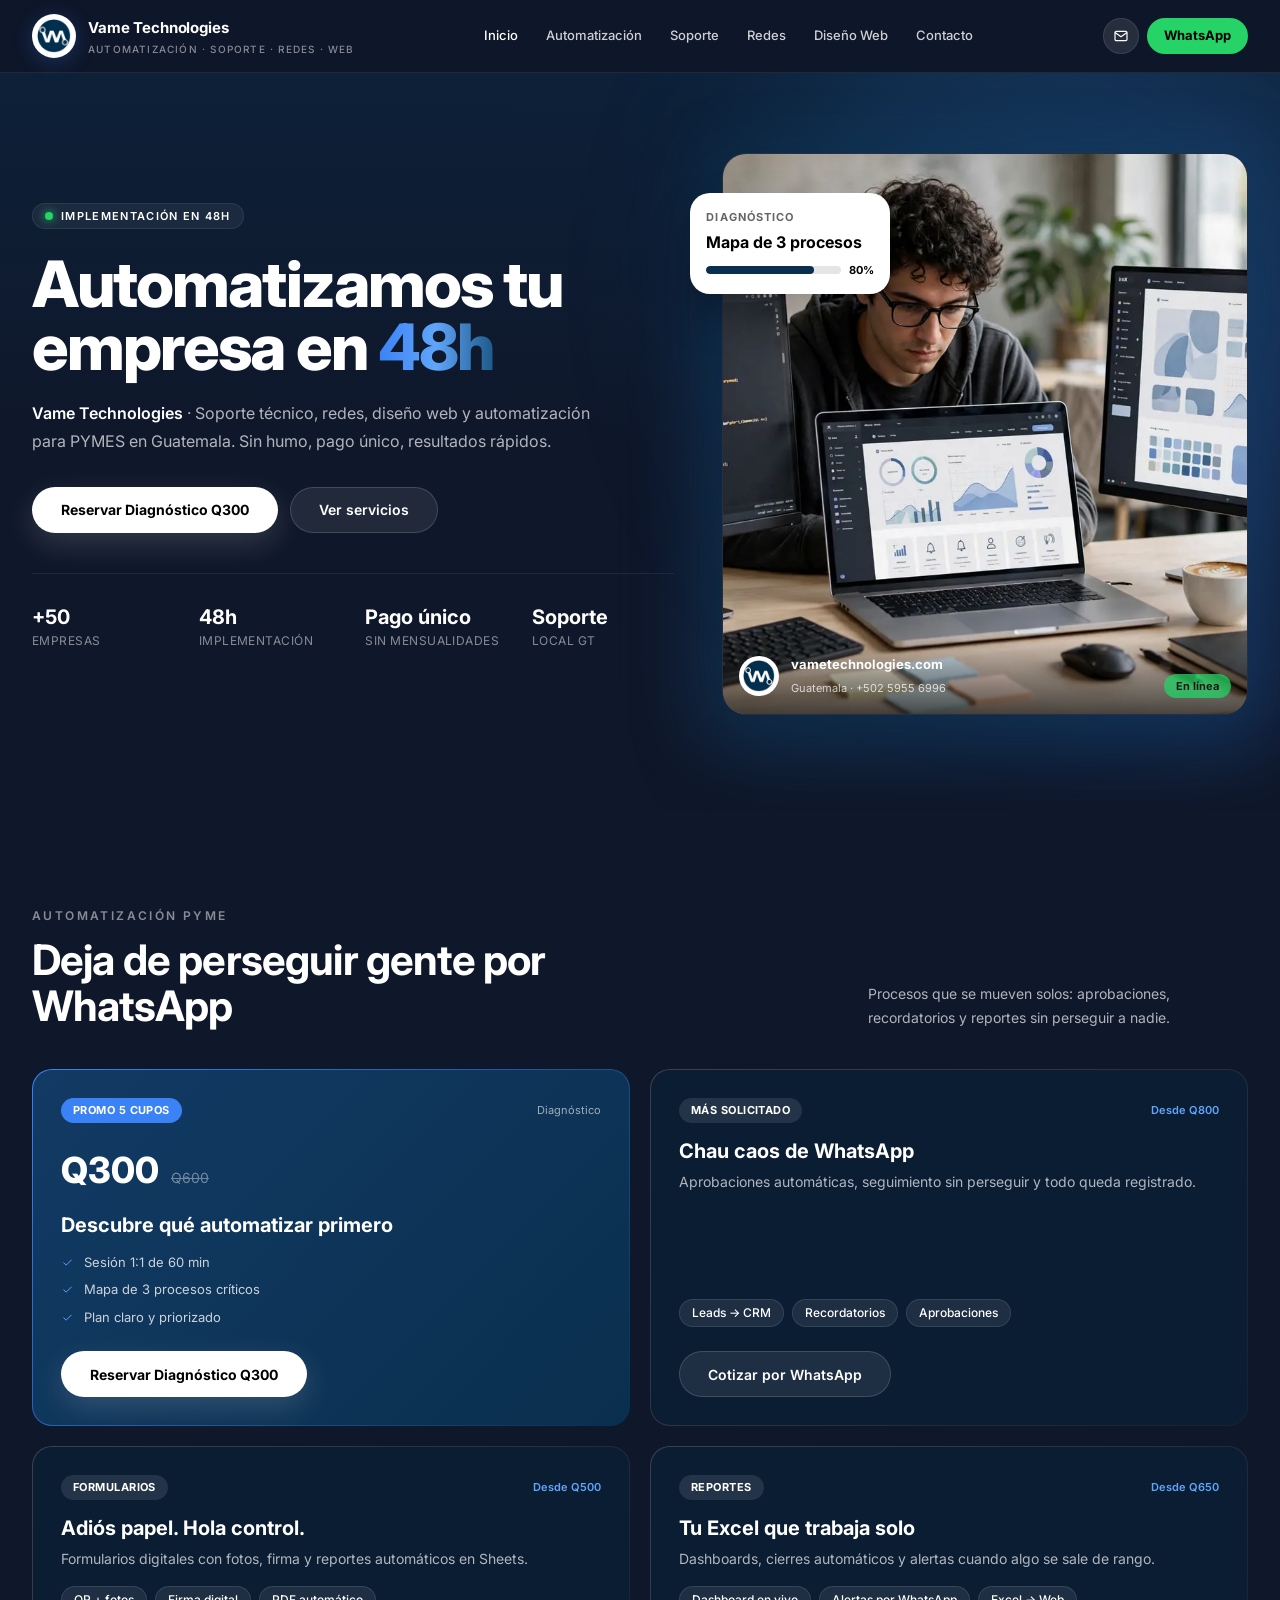
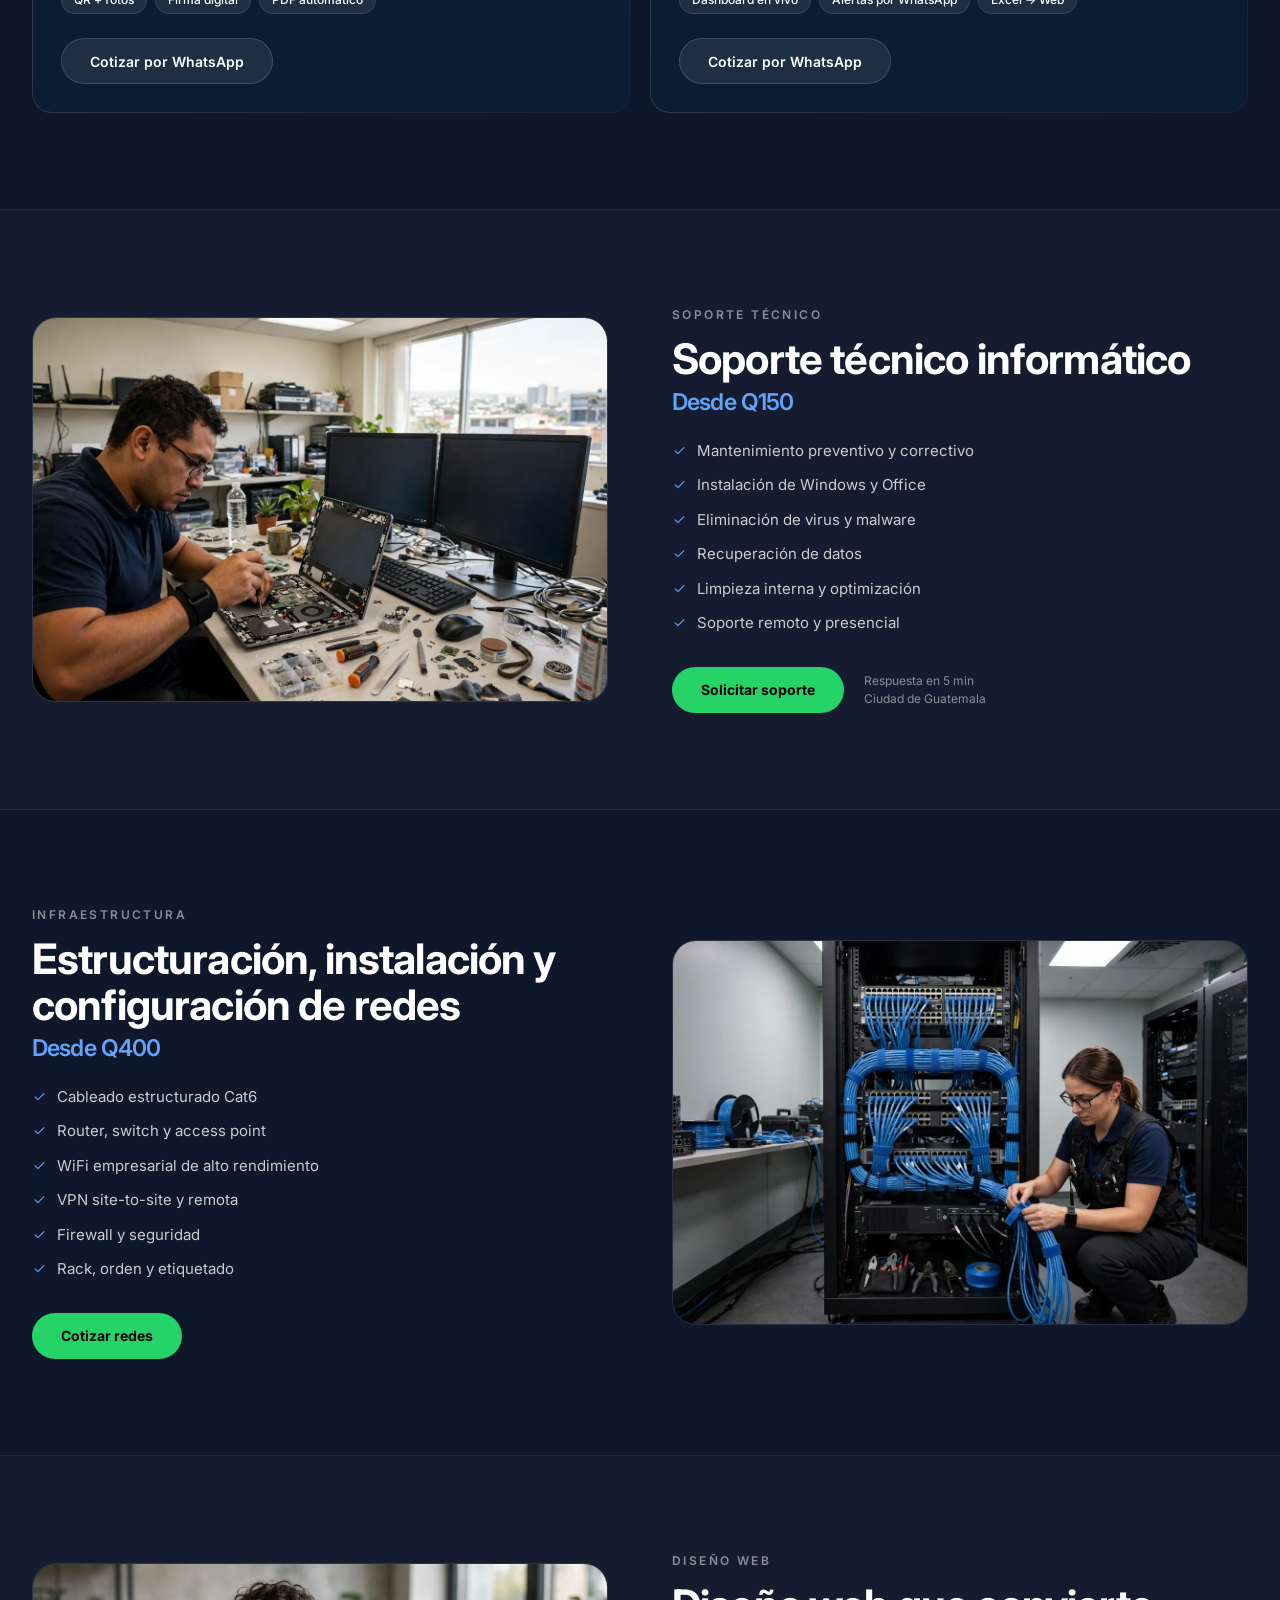
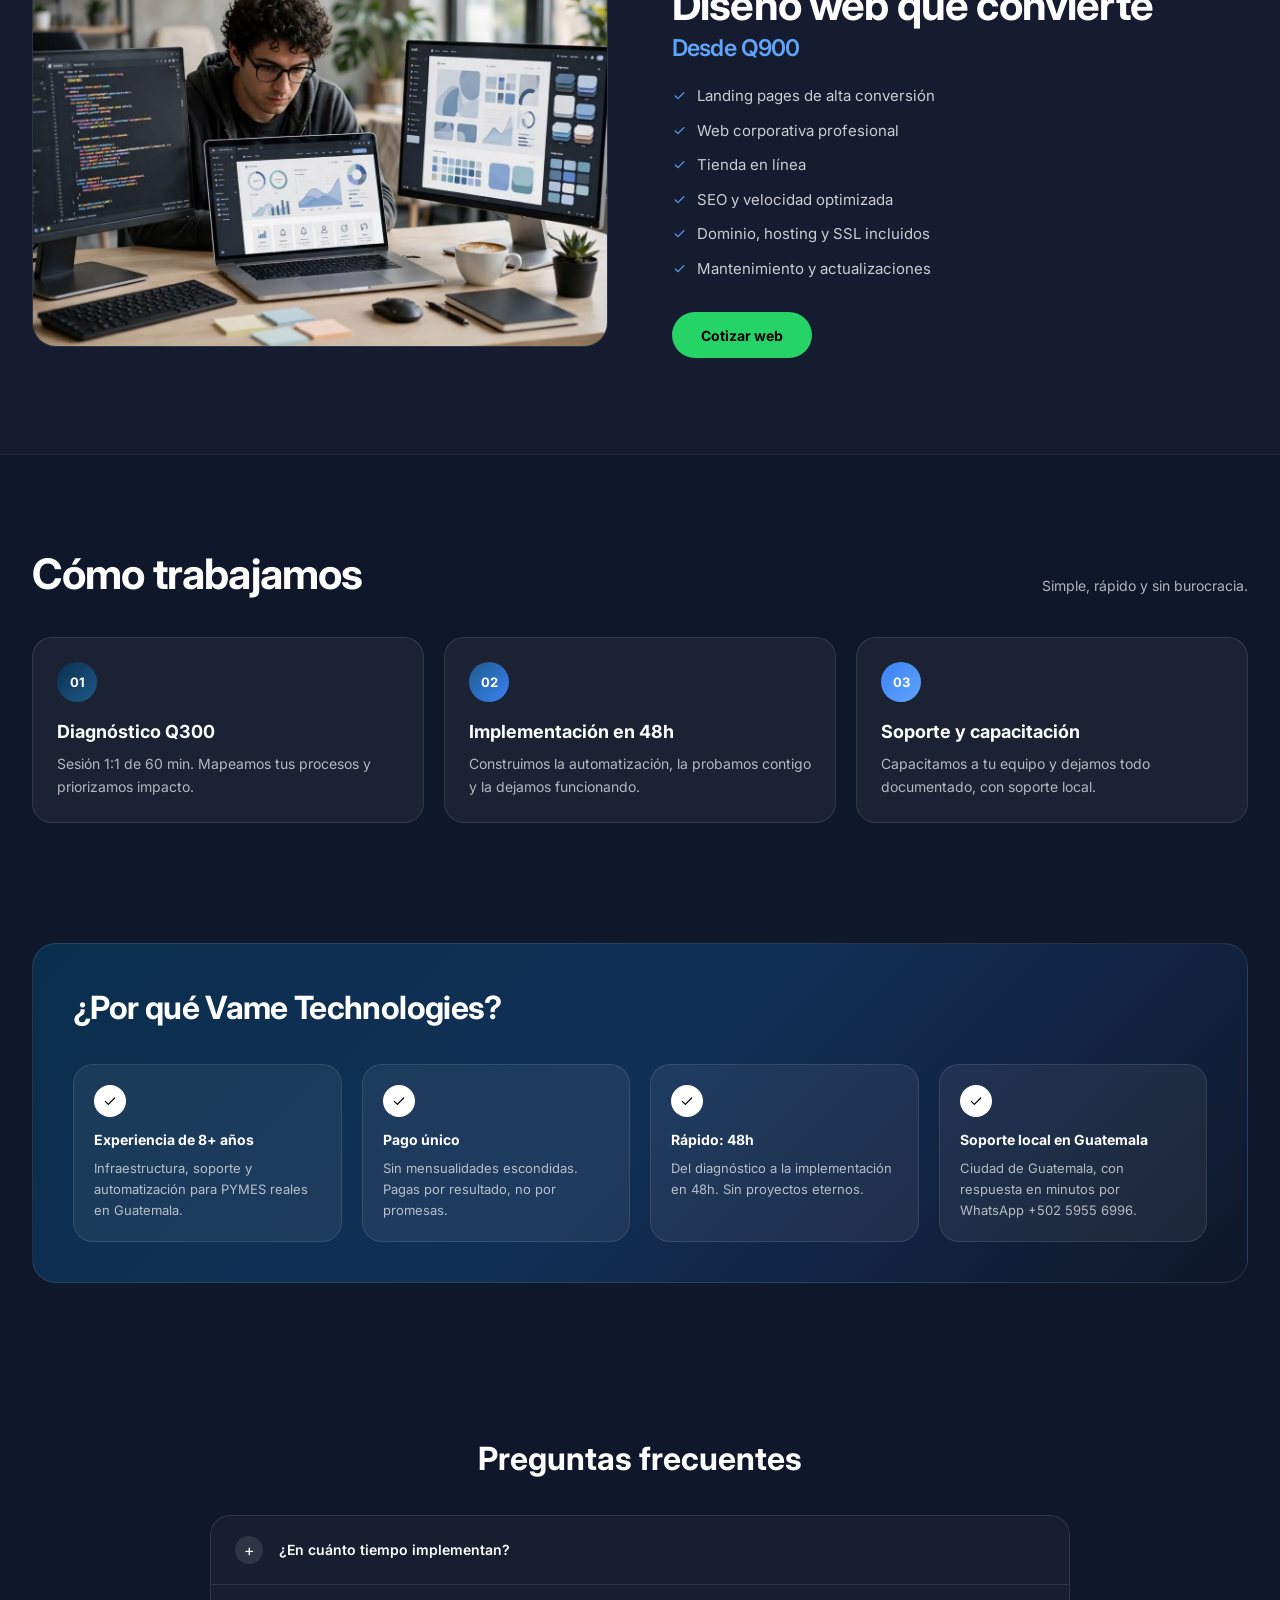
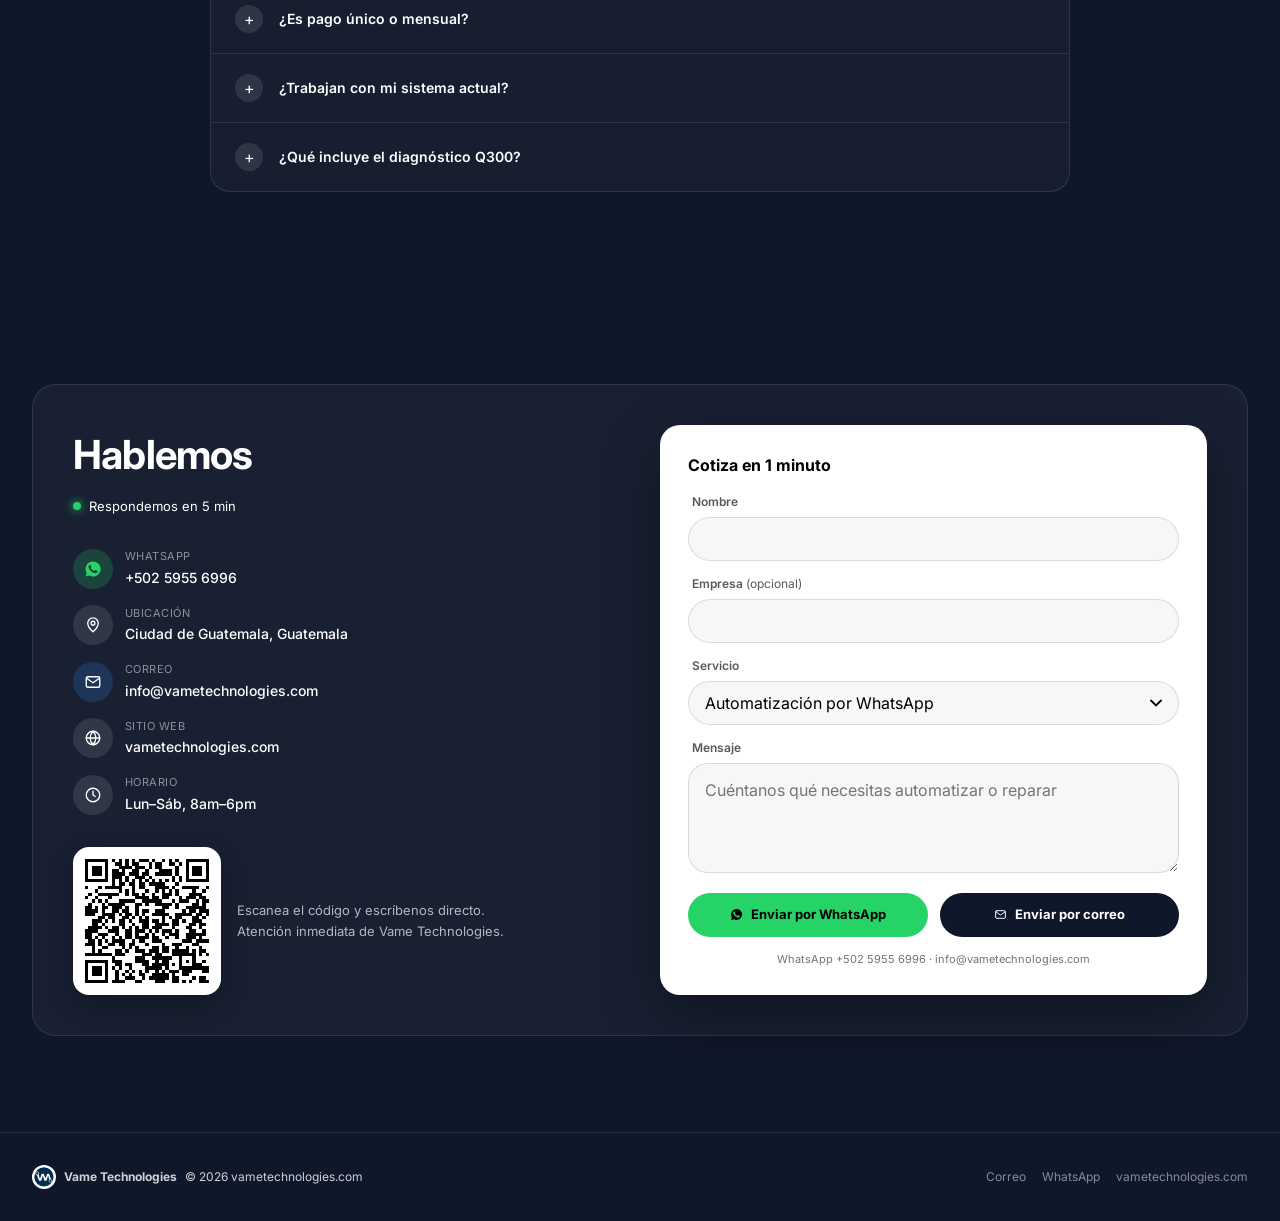
==== commit 0cb490c8: "Add files via upload" ====
--- a/index.html
+++ b/index.html
@@ -1,34 +1,810 @@
 <!DOCTYPE html>
-<html lang="en">
+<html lang="es">
 <head>
   <meta charset="UTF-8">
   <meta name="viewport" content="width=device-width, initial-scale=1">
-  <title>React Artifact</title>
-  <style>*,:after,:before{--tw-border-spacing-x:0;--tw-border-spacing-y:0;--tw-translate-x:0;--tw-translate-y:0;--tw-rotate:0;--tw-skew-x:0;--tw-skew-y:0;--tw-scale-x:1;--tw-scale-y:1;--tw-pan-x: ;--tw-pan-y: ;--tw-pinch-zoom: ;--tw-scroll-snap-strictness:proximity;--tw-gradient-from-position: ;--tw-gradient-via-position: ;--tw-gradient-to-position: ;--tw-ordinal: ;--tw-slashed-zero: ;--tw-numeric-figure: ;--tw-numeric-spacing: ;--tw-numeric-fraction: ;--tw-ring-inset: ;--tw-ring-offset-width:0px;--tw-ring-offset-color:#fff;--tw-ring-color:rgba(59,130,246,.5);--tw-ring-offset-shadow:0 0 #0000;--tw-ring-shadow:0 0 #0000;--tw-shadow:0 0 #0000;--tw-shadow-colored:0 0 #0000;--tw-blur: ;--tw-brightness: ;--tw-contrast: ;--tw-grayscale: ;--tw-hue-rotate: ;--tw-invert: ;--tw-saturate: ;--tw-sepia: ;--tw-drop-shadow: ;--tw-backdrop-blur: ;--tw-backdrop-brightness: ;--tw-backdrop-contrast: ;--tw-backdrop-grayscale: ;--tw-backdrop-hue-rotate: ;--tw-backdrop-invert: ;--tw-backdrop-opacity: ;--tw-backdrop-saturate: ;--tw-backdrop-sepia: ;--tw-contain-size: ;--tw-contain-layout: ;--tw-contain-paint: ;--tw-contain-style: }::backdrop{--tw-border-spacing-x:0;--tw-border-spacing-y:0;--tw-translate-x:0;--tw-translate-y:0;--tw-rotate:0;--tw-skew-x:0;--tw-skew-y:0;--tw-scale-x:1;--tw-scale-y:1;--tw-pan-x: ;--tw-pan-y: ;--tw-pinch-zoom: ;--tw-scroll-snap-strictness:proximity;--tw-gradient-from-position: ;--tw-gradient-via-position: ;--tw-gradient-to-position: ;--tw-ordinal: ;--tw-slashed-zero: ;--tw-numeric-figure: ;--tw-numeric-spacing: ;--tw-numeric-fraction: ;--tw-ring-inset: ;--tw-ring-offset-width:0px;--tw-ring-offset-color:#fff;--tw-ring-color:rgba(59,130,246,.5);--tw-ring-offset-shadow:0 0 #0000;--tw-ring-shadow:0 0 #0000;--tw-shadow:0 0 #0000;--tw-shadow-colored:0 0 #0000;--tw-blur: ;--tw-brightness: ;--tw-contrast: ;--tw-grayscale: ;--tw-hue-rotate: ;--tw-invert: ;--tw-saturate: ;--tw-sepia: ;--tw-drop-shadow: ;--tw-backdrop-blur: ;--tw-backdrop-brightness: ;--tw-backdrop-contrast: ;--tw-backdrop-grayscale: ;--tw-backdrop-hue-rotate: ;--tw-backdrop-invert: ;--tw-backdrop-opacity: ;--tw-backdrop-saturate: ;--tw-backdrop-sepia: ;--tw-contain-size: ;--tw-contain-layout: ;--tw-contain-paint: ;--tw-contain-style: }/*! tailwindcss v3.4.18 | MIT License | https://tailwindcss.com*/*,:after,:before{box-sizing:border-box;border:0 solid #e5e7eb}:after,:before{--tw-content:""}:host,html{line-height:1.5;-webkit-text-size-adjust:100%;-moz-tab-size:4;-o-tab-size:4;tab-size:4;font-family:ui-sans-serif,system-ui,sans-serif,Apple Color Emoji,Segoe UI Emoji,Segoe UI Symbol,Noto Color Emoji;font-feature-settings:normal;font-variation-settings:normal;-webkit-tap-highlight-color:transparent}body{line-height:inherit}hr{height:0;color:inherit;border-top-width:1px}abbr:where([title]){-webkit-text-decoration:underline dotted;text-decoration:underline dotted}h1,h2,h3,h4,h5,h6{font-size:inherit;font-weight:inherit}a{color:inherit;text-decoration:inherit}b,strong{font-weight:bolder}code,kbd,pre,samp{font-family:ui-monospace,SFMono-Regular,Menlo,Monaco,Consolas,Liberation Mono,Courier New,monospace;font-feature-settings:normal;font-variation-settings:normal;font-size:1em}small{font-size:80%}sub,sup{font-size:75%;line-height:0;position:relative;vertical-align:baseline}sub{bottom:-.25em}sup{top:-.5em}table{text-indent:0;border-color:inherit;border-collapse:collapse}button,input,optgroup,select,textarea{font-family:inherit;font-feature-settings:inherit;font-variation-settings:inherit;font-size:100%;font-weight:inherit;line-height:inherit;letter-spacing:inherit;color:inherit;margin:0;padding:0}button,select{text-transform:none}button,input:where([type=button]),input:where([type=reset]),input:where([type=submit]){-webkit-appearance:button;background-color:transparent;background-image:none}:-moz-focusring{outline:auto}:-moz-ui-invalid{box-shadow:none}progress{vertical-align:baseline}::-webkit-inner-spin-button,::-webkit-outer-spin-button{height:auto}[type=search]{-webkit-appearance:textfield;outline-offset:-2px}::-webkit-search-decoration{-webkit-appearance:none}::-webkit-file-upload-button{-webkit-appearance:button;font:inherit}summary{display:list-item}blockquote,dd,dl,figure,h1,h2,h3,h4,h5,h6,hr,p,pre{margin:0}fieldset{margin:0}fieldset,legend{padding:0}menu,ol,ul{list-style:none;margin:0;padding:0}dialog{padding:0}textarea{resize:vertical}input::-moz-placeholder,textarea::-moz-placeholder{opacity:1;color:#9ca3af}input::placeholder,textarea::placeholder{opacity:1;color:#9ca3af}[role=button],button{cursor:pointer}:disabled{cursor:default}audio,canvas,embed,iframe,img,object,svg,video{display:block;vertical-align:middle}img,video{max-width:100%;height:auto}[hidden]:where(:not([hidden=until-found])){display:none}.container{width:100%}@media (min-width:640px){.container{max-width:640px}}@media (min-width:768px){.container{max-width:768px}}@media (min-width:1024px){.container{max-width:1024px}}@media (min-width:1280px){.container{max-width:1280px}}@media (min-width:1536px){.container{max-width:1536px}}.pointer-events-none{pointer-events:none}.absolute{position:absolute}.relative{position:relative}.sticky{position:sticky}.-inset-6{inset:-1.5rem}.inset-0{inset:0}.inset-x-0{left:0;right:0}.-bottom-6{bottom:-1.5rem}.-left-4{left:-1rem}.-right-24{right:-6rem}.-top-24{top:-6rem}.bottom-0{bottom:0}.top-0{top:0}.z-50{z-index:50}.order-1{order:1}.order-2{order:2}.mx-auto{margin-left:auto;margin-right:auto}.mb-10{margin-bottom:2.5rem}.mt-1{margin-top:.25rem}.mt-10{margin-top:2.5rem}.mt-2{margin-top:.5rem}.mt-3{margin-top:.75rem}.mt-4{margin-top:1rem}.mt-5{margin-top:1.25rem}.mt-6{margin-top:1.5rem}.mt-8{margin-top:2rem}.mt-\[3px\]{margin-top:3px}.flex{display:flex}.inline-flex{display:inline-flex}.grid{display:grid}.hidden{display:none}.h-10{height:2.5rem}.h-11{height:2.75rem}.h-2{height:.5rem}.h-5{height:1.25rem}.h-6{height:1.5rem}.h-7{height:1.75rem}.h-8{height:2rem}.h-9{height:2.25rem}.h-\[10px\]{height:10px}.h-\[160px\]{height:160px}.h-\[360px\]{height:360px}.h-\[420px\]{height:420px}.h-\[46px\]{height:46px}.h-\[640px\]{height:640px}.h-\[72px\]{height:72px}.h-full{height:100%}.min-h-\[110px\]{min-height:110px}.min-h-screen{min-height:100vh}.w-10{width:2.5rem}.w-11{width:2.75rem}.w-2{width:.5rem}.w-5{width:1.25rem}.w-6{width:1.5rem}.w-7{width:1.75rem}.w-8{width:2rem}.w-9{width:2.25rem}.w-\[10px\]{width:10px}.w-\[160px\]{width:160px}.w-\[200px\]{width:200px}.w-\[640px\]{width:640px}.w-\[80\%\]{width:80%}.w-full{width:100%}.max-w-\[1280px\]{max-width:1280px}.max-w-\[380px\]{max-width:380px}.max-w-\[560px\]{max-width:560px}.max-w-\[640px\]{max-width:640px}.max-w-\[860px\]{max-width:860px}.flex-1{flex:1 1 0%}.shrink-0{flex-shrink:0}@keyframes pulse{50%{opacity:.5}}.animate-pulse{animation:pulse 2s cubic-bezier(.4,0,.6,1) infinite}.resize-none{resize:none}.grid-cols-1{grid-template-columns:repeat(1,minmax(0,1fr))}.grid-cols-2{grid-template-columns:repeat(2,minmax(0,1fr))}.grid-cols-4{grid-template-columns:repeat(4,minmax(0,1fr))}.grid-cols-\[1\.2fr_0\.8fr\]{grid-template-columns:1.2fr .8fr}.flex-col{flex-direction:column}.flex-wrap{flex-wrap:wrap}.items-start{align-items:flex-start}.items-end{align-items:flex-end}.items-center{align-items:center}.items-baseline{align-items:baseline}.justify-center{justify-content:center}.justify-between{justify-content:space-between}.gap-1{gap:.25rem}.gap-1\.5{gap:.375rem}.gap-10{gap:2.5rem}.gap-2{gap:.5rem}.gap-3{gap:.75rem}.gap-4{gap:1rem}.gap-5{gap:1.25rem}.gap-6{gap:1.5rem}.gap-7{gap:1.75rem}.gap-8{gap:2rem}.gap-\[3px\]{gap:3px}.gap-x-2{-moz-column-gap:.5rem;column-gap:.5rem}.gap-y-1{row-gap:.25rem}.space-y-2>:not([hidden])~:not([hidden]){--tw-space-y-reverse:0;margin-top:calc(.5rem*(1 - var(--tw-space-y-reverse)));margin-bottom:calc(.5rem*var(--tw-space-y-reverse))}.space-y-4>:not([hidden])~:not([hidden]){--tw-space-y-reverse:0;margin-top:calc(1rem*(1 - var(--tw-space-y-reverse)));margin-bottom:calc(1rem*var(--tw-space-y-reverse))}.divide-y>:not([hidden])~:not([hidden]){--tw-divide-y-reverse:0;border-top-width:calc(1px*(1 - var(--tw-divide-y-reverse)));border-bottom-width:calc(1px*var(--tw-divide-y-reverse))}.divide-white\/10>:not([hidden])~:not([hidden]){border-color:hsla(0,0%,100%,.1)}.overflow-hidden{overflow:hidden}.rounded-\[10px\]{border-radius:10px}.rounded-\[16px\]{border-radius:16px}.rounded-\[19px\]{border-radius:19px}.rounded-\[20px\]{border-radius:20px}.rounded-\[24px\]{border-radius:24px}.rounded-\[2px\]{border-radius:2px}.rounded-\[32px\]{border-radius:32px}.rounded-full{border-radius:9999px}.border{border-width:1px}.border-\[3px\]{border-width:3px}.border-b{border-bottom-width:1px}.border-t{border-top-width:1px}.border-black{--tw-border-opacity:1;border-color:rgb(0 0 0/var(--tw-border-opacity,1))}.border-black\/10{border-color:rgba(0,0,0,.1)}.border-black\/5{border-color:rgba(0,0,0,.05)}.border-white\/10{border-color:hsla(0,0%,100%,.1)}.border-white\/15{border-color:hsla(0,0%,100%,.15)}.border-white\/\[0\.07\]{border-color:hsla(0,0%,100%,.07)}.border-white\/\[0\.08\]{border-color:hsla(0,0%,100%,.08)}.bg-\[\#0A2F4E\]{--tw-bg-opacity:1;background-color:rgb(10 47 78/var(--tw-bg-opacity,1))}.bg-\[\#0F172A\]{--tw-bg-opacity:1;background-color:rgb(15 23 42/var(--tw-bg-opacity,1))}.bg-\[\#0F172A\]\/80{background-color:rgba(15,23,42,.8)}.bg-\[\#1E5A8A\]\/30{background-color:rgba(30,90,138,.3)}.bg-\[\#25D366\]{--tw-bg-opacity:1;background-color:rgb(37 211 102/var(--tw-bg-opacity,1))}.bg-\[\#25D366\]\/20{background-color:rgba(37,211,102,.2)}.bg-\[\#3B82F6\]{--tw-bg-opacity:1;background-color:rgb(59 130 246/var(--tw-bg-opacity,1))}.bg-\[\#3B82F6\]\/20{background-color:rgba(59,130,246,.2)}.bg-black{--tw-bg-opacity:1;background-color:rgb(0 0 0/var(--tw-bg-opacity,1))}.bg-black\/10{background-color:rgba(0,0,0,.1)}.bg-black\/15{background-color:rgba(0,0,0,.15)}.bg-black\/\[0\.03\]{background-color:rgba(0,0,0,.03)}.bg-white{--tw-bg-opacity:1;background-color:rgb(255 255 255/var(--tw-bg-opacity,1))}.bg-white\/10{background-color:hsla(0,0%,100%,.1)}.bg-white\/15{background-color:hsla(0,0%,100%,.15)}.bg-white\/20{background-color:hsla(0,0%,100%,.2)}.bg-white\/\[0\.03\]{background-color:hsla(0,0%,100%,.03)}.bg-white\/\[0\.04\]{background-color:hsla(0,0%,100%,.04)}.bg-white\/\[0\.06\]{background-color:hsla(0,0%,100%,.06)}.bg-white\/\[0\.08\]{background-color:hsla(0,0%,100%,.08)}.bg-gradient-to-b{background-image:linear-gradient(to bottom,var(--tw-gradient-stops))}.bg-gradient-to-br{background-image:linear-gradient(to bottom right,var(--tw-gradient-stops))}.bg-gradient-to-r{background-image:linear-gradient(to right,var(--tw-gradient-stops))}.bg-gradient-to-t{background-image:linear-gradient(to top,var(--tw-gradient-stops))}.from-\[\#0A2F4E\]{--tw-gradient-from:#0a2f4e var(--tw-gradient-from-position);--tw-gradient-to:rgba(10,47,78,0) var(--tw-gradient-to-position);--tw-gradient-stops:var(--tw-gradient-from),var(--tw-gradient-to)}.from-\[\#0A2F4E\]\/40{--tw-gradient-from:rgba(10,47,78,.4) var(--tw-gradient-from-position);--tw-gradient-to:rgba(10,47,78,0) var(--tw-gradient-to-position);--tw-gradient-stops:var(--tw-gradient-from),var(--tw-gradient-to)}.from-\[\#0f4d3a\]{--tw-gradient-from:#0f4d3a var(--tw-gradient-from-position);--tw-gradient-to:rgba(15,77,58,0) var(--tw-gradient-to-position);--tw-gradient-stops:var(--tw-gradient-from),var(--tw-gradient-to)}.from-\[\#123a64\]{--tw-gradient-from:#123a64 var(--tw-gradient-from-position);--tw-gradient-to:rgba(18,58,100,0) var(--tw-gradient-to-position);--tw-gradient-stops:var(--tw-gradient-from),var(--tw-gradient-to)}.from-\[\#1E5A8A\]{--tw-gradient-from:#1e5a8a var(--tw-gradient-from-position);--tw-gradient-to:rgba(30,90,138,0) var(--tw-gradient-to-position);--tw-gradient-stops:var(--tw-gradient-from),var(--tw-gradient-to)}.from-\[\#1E5A8A\]\/30{--tw-gradient-from:rgba(30,90,138,.3) var(--tw-gradient-from-position);--tw-gradient-to:rgba(30,90,138,0) var(--tw-gradient-to-position);--tw-gradient-stops:var(--tw-gradient-from),var(--tw-gradient-to)}.from-\[\#34D399\]{--tw-gradient-from:#34d399 var(--tw-gradient-from-position);--tw-gradient-to:rgba(52,211,153,0) var(--tw-gradient-to-position);--tw-gradient-stops:var(--tw-gradient-from),var(--tw-gradient-to)}.from-\[\#3B82F6\]{--tw-gradient-from:#3b82f6 var(--tw-gradient-from-position);--tw-gradient-to:rgba(59,130,246,0) var(--tw-gradient-to-position);--tw-gradient-stops:var(--tw-gradient-from),var(--tw-gradient-to)}.from-\[\#4b2a8a\]{--tw-gradient-from:#4b2a8a var(--tw-gradient-from-position);--tw-gradient-to:rgba(75,42,138,0) var(--tw-gradient-to-position);--tw-gradient-stops:var(--tw-gradient-from),var(--tw-gradient-to)}.from-\[\#7a3a14\]{--tw-gradient-from:#7a3a14 var(--tw-gradient-from-position);--tw-gradient-to:rgba(122,58,20,0) var(--tw-gradient-to-position);--tw-gradient-stops:var(--tw-gradient-from),var(--tw-gradient-to)}.from-\[\#A78BFA\]{--tw-gradient-from:#a78bfa var(--tw-gradient-from-position);--tw-gradient-to:rgba(167,139,250,0) var(--tw-gradient-to-position);--tw-gradient-stops:var(--tw-gradient-from),var(--tw-gradient-to)}.from-\[\#FB923C\]{--tw-gradient-from:#fb923c var(--tw-gradient-from-position);--tw-gradient-to:rgba(251,146,60,0) var(--tw-gradient-to-position);--tw-gradient-stops:var(--tw-gradient-from),var(--tw-gradient-to)}.from-black\/60{--tw-gradient-from:rgba(0,0,0,.6) var(--tw-gradient-from-position);--tw-gradient-to:transparent var(--tw-gradient-to-position);--tw-gradient-stops:var(--tw-gradient-from),var(--tw-gradient-to)}.from-white\/\[0\.04\]{--tw-gradient-from:hsla(0,0%,100%,.04) var(--tw-gradient-from-position);--tw-gradient-to:hsla(0,0%,100%,0) var(--tw-gradient-to-position);--tw-gradient-stops:var(--tw-gradient-from),var(--tw-gradient-to)}.via-\[\#122f56\]{--tw-gradient-to:rgba(18,47,86,0) var(--tw-gradient-to-position);--tw-gradient-stops:var(--tw-gradient-from),#122f56 var(--tw-gradient-via-position),var(--tw-gradient-to)}.via-\[\#1E5A8A\]{--tw-gradient-to:rgba(30,90,138,0) var(--tw-gradient-to-position);--tw-gradient-stops:var(--tw-gradient-from),#1e5a8a var(--tw-gradient-via-position),var(--tw-gradient-to)}.via-\[\#60A5FA\]{--tw-gradient-to:rgba(96,165,250,0) var(--tw-gradient-to-position);--tw-gradient-stops:var(--tw-gradient-from),#60a5fa var(--tw-gradient-via-position),var(--tw-gradient-to)}.via-transparent{--tw-gradient-to:transparent var(--tw-gradient-to-position);--tw-gradient-stops:var(--tw-gradient-from),transparent var(--tw-gradient-via-position),var(--tw-gradient-to)}.to-\[\#065F46\]{--tw-gradient-to:#065f46 var(--tw-gradient-to-position)}.to-\[\#0A2F4E\]{--tw-gradient-to:#0a2f4e var(--tw-gradient-to-position)}.to-\[\#0F172A\]{--tw-gradient-to:#0f172a var(--tw-gradient-to-position)}.to-\[\#0a2e24\]{--tw-gradient-to:#0a2e24 var(--tw-gradient-to-position)}.to-\[\#1E5A8A\]{--tw-gradient-to:#1e5a8a var(--tw-gradient-to-position)}.to-\[\#2a1552\]{--tw-gradient-to:#2a1552 var(--tw-gradient-to-position)}.to-\[\#3B82F6\]{--tw-gradient-to:#3b82f6 var(--tw-gradient-to-position)}.to-\[\#3B82F6\]\/20{--tw-gradient-to:rgba(59,130,246,.2) var(--tw-gradient-to-position)}.to-\[\#4C1D95\]{--tw-gradient-to:#4c1d95 var(--tw-gradient-to-position)}.to-\[\#4a2110\]{--tw-gradient-to:#4a2110 var(--tw-gradient-to-position)}.to-\[\#60A5FA\]{--tw-gradient-to:#60a5fa var(--tw-gradient-to-position)}.to-\[\#9A3412\]{--tw-gradient-to:#9a3412 var(--tw-gradient-to-position)}.to-transparent{--tw-gradient-to:transparent var(--tw-gradient-to-position)}.bg-clip-text{-webkit-background-clip:text;background-clip:text}.object-contain{-o-object-fit:contain;object-fit:contain}.object-cover{-o-object-fit:cover;object-fit:cover}.p-1{padding:.25rem}.p-2{padding:.5rem}.p-3{padding:.75rem}.p-4{padding:1rem}.p-5{padding:1.25rem}.p-6{padding:1.5rem}.p-8{padding:2rem}.p-\[1px\]{padding:1px}.p-\[2px\]{padding:2px}.p-\[5px\]{padding:5px}.px-2\.5{padding-left:.625rem;padding-right:.625rem}.px-3{padding-left:.75rem;padding-right:.75rem}.px-4{padding-left:1rem;padding-right:1rem}.px-5{padding-left:1.25rem;padding-right:1.25rem}.px-6{padding-left:1.5rem;padding-right:1.5rem}.px-7{padding-left:1.75rem;padding-right:1.75rem}.py-1{padding-top:.25rem;padding-bottom:.25rem}.py-14{padding-top:3.5rem;padding-bottom:3.5rem}.py-16{padding-top:4rem;padding-bottom:4rem}.py-2{padding-top:.5rem;padding-bottom:.5rem}.py-5{padding-top:1.25rem;padding-bottom:1.25rem}.py-8{padding-top:2rem;padding-bottom:2rem}.pb-14{padding-bottom:3.5rem}.pt-10{padding-top:2.5rem}.pt-7{padding-top:1.75rem}.text-left{text-align:left}.text-center{text-align:center}.text-\[10px\]{font-size:10px}.text-\[11px\]{font-size:11px}.text-\[12px\]{font-size:12px}.text-\[13px\]{font-size:13px}.text-\[14px\]{font-size:14px}.text-\[15px\]{font-size:15px}.text-\[16px\]{font-size:16px}.text-\[20px\]{font-size:20px}.text-\[22px\]{font-size:22px}.text-\[26px\]{font-size:26px}.text-\[28px\]{font-size:28px}.text-\[30px\]{font-size:30px}.text-\[32px\]{font-size:32px}.text-\[36px\]{font-size:36px}.text-\[38px\]{font-size:38px}.text-\[9px\]{font-size:9px}.text-sm{font-size:.875rem;line-height:1.25rem}.font-\[800\]{font-weight:800}.font-bold{font-weight:700}.font-extrabold{font-weight:800}.font-medium{font-weight:500}.font-semibold{font-weight:600}.uppercase{text-transform:uppercase}.leading-4{line-height:1rem}.leading-5{line-height:1.25rem}.leading-6{line-height:1.5rem}.leading-7{line-height:1.75rem}.leading-\[0\.95\]{line-height:.95}.leading-\[1\.05\]{line-height:1.05}.leading-none{line-height:1}.leading-tight{line-height:1.25}.tracking-\[0\.2em\]{letter-spacing:.2em}.tracking-tight{letter-spacing:-.025em}.tracking-wide{letter-spacing:.025em}.tracking-widest{letter-spacing:.1em}.text-\[\#25D366\]{--tw-text-opacity:1;color:rgb(37 211 102/var(--tw-text-opacity,1))}.text-\[\#3B82F6\]{--tw-text-opacity:1;color:rgb(59 130 246/var(--tw-text-opacity,1))}.text-\[\#60A5FA\]{--tw-text-opacity:1;color:rgb(96 165 250/var(--tw-text-opacity,1))}.text-\[\#93C5FD\]{--tw-text-opacity:1;color:rgb(147 197 253/var(--tw-text-opacity,1))}.text-black{--tw-text-opacity:1;color:rgb(0 0 0/var(--tw-text-opacity,1))}.text-transparent{color:transparent}.text-white{--tw-text-opacity:1;color:rgb(255 255 255/var(--tw-text-opacity,1))}.text-white\/50{color:hsla(0,0%,100%,.5)}.text-white\/60{color:hsla(0,0%,100%,.6)}.text-white\/70{color:hsla(0,0%,100%,.7)}.text-white\/75{color:hsla(0,0%,100%,.75)}.text-white\/80{color:hsla(0,0%,100%,.8)}.line-through{text-decoration-line:line-through}.underline-offset-2{text-underline-offset:2px}.underline-offset-4{text-underline-offset:4px}.antialiased{-webkit-font-smoothing:antialiased;-moz-osx-font-smoothing:grayscale}.opacity-30{opacity:.3}.opacity-40{opacity:.4}.opacity-50{opacity:.5}.opacity-60{opacity:.6}.opacity-70{opacity:.7}.opacity-80{opacity:.8}.shadow-\[0_0_10px_\#25D366\]{--tw-shadow:0 0 10px #25d366;--tw-shadow-colored:0 0 10px var(--tw-shadow-color)}.shadow-\[0_0_10px_\#25D366\],.shadow-\[0_10px_30px_rgba\(255\2c 255\2c 255\2c 0\.18\)\]{box-shadow:var(--tw-ring-offset-shadow,0 0 #0000),var(--tw-ring-shadow,0 0 #0000),var(--tw-shadow)}.shadow-\[0_10px_30px_rgba\(255\2c 255\2c 255\2c 0\.18\)\]{--tw-shadow:0 10px 30px hsla(0,0%,100%,.18);--tw-shadow-colored:0 10px 30px var(--tw-shadow-color)}.shadow-\[0_20px_60px_rgba\(0\2c 0\2c 0\2c 0\.4\)\]{--tw-shadow:0 20px 60px rgba(0,0,0,.4);--tw-shadow-colored:0 20px 60px var(--tw-shadow-color);box-shadow:var(--tw-ring-offset-shadow,0 0 #0000),var(--tw-ring-shadow,0 0 #0000),var(--tw-shadow)}.shadow-\[0_30px_80px_rgba\(10\2c 47\2c 78\2c 0\.5\)\]{--tw-shadow:0 30px 80px rgba(10,47,78,.5);--tw-shadow-colored:0 30px 80px var(--tw-shadow-color);box-shadow:var(--tw-ring-offset-shadow,0 0 #0000),var(--tw-ring-shadow,0 0 #0000),var(--tw-shadow)}.shadow-\[0_4px_20px_rgba\(59\2c 130\2c 246\2c 0\.25\)\]{--tw-shadow:0 4px 20px rgba(59,130,246,.25);--tw-shadow-colored:0 4px 20px var(--tw-shadow-color)}.shadow-\[0_4px_20px_rgba\(59\2c 130\2c 246\2c 0\.25\)\],.shadow-xl{box-shadow:var(--tw-ring-offset-shadow,0 0 #0000),var(--tw-ring-shadow,0 0 #0000),var(--tw-shadow)}.shadow-xl{--tw-shadow:0 20px 25px -5px rgba(0,0,0,.1),0 8px 10px -6px rgba(0,0,0,.1);--tw-shadow-colored:0 20px 25px -5px var(--tw-shadow-color),0 8px 10px -6px var(--tw-shadow-color)}.outline-none{outline:2px solid transparent;outline-offset:2px}.blur-\[40px\]{--tw-blur:blur(40px)}.blur-\[40px\],.blur-\[80px\]{filter:var(--tw-blur) var(--tw-brightness) var(--tw-contrast) var(--tw-grayscale) var(--tw-hue-rotate) var(--tw-invert) var(--tw-saturate) var(--tw-sepia) var(--tw-drop-shadow)}.blur-\[80px\]{--tw-blur:blur(80px)}.backdrop-blur{--tw-backdrop-blur:blur(8px)}.backdrop-blur,.backdrop-blur-xl{backdrop-filter:var(--tw-backdrop-blur) var(--tw-backdrop-brightness) var(--tw-backdrop-contrast) var(--tw-backdrop-grayscale) var(--tw-backdrop-hue-rotate) var(--tw-backdrop-invert) var(--tw-backdrop-opacity) var(--tw-backdrop-saturate) var(--tw-backdrop-sepia)}.backdrop-blur-xl{--tw-backdrop-blur:blur(24px)}.transition{transition-property:color,background-color,border-color,text-decoration-color,fill,stroke,opacity,box-shadow,transform,filter,backdrop-filter;transition-timing-function:cubic-bezier(.4,0,.2,1);transition-duration:.15s}#root,body,html{min-height:100%}body{margin:0;font-family:Inter,ui-sans-serif,system-ui,-apple-system,BlinkMacSystemFont,Segoe UI,sans-serif}[role=button]:not([aria-disabled=true]),button:not(:disabled),label[for],select:not(:disabled),summary{cursor:pointer}.selection\:bg-\[\#3B82F6\]\/30 ::-moz-selection{background-color:rgba(59,130,246,.3)}.selection\:bg-\[\#3B82F6\]\/30 ::selection{background-color:rgba(59,130,246,.3)}.selection\:bg-\[\#3B82F6\]\/30::-moz-selection{background-color:rgba(59,130,246,.3)}.selection\:bg-\[\#3B82F6\]\/30::selection{background-color:rgba(59,130,246,.3)}.hover\:scale-\[1\.01\]:hover{--tw-scale-x:1.01;--tw-scale-y:1.01}.hover\:scale-\[1\.01\]:hover,.hover\:scale-\[1\.02\]:hover{transform:translate(var(--tw-translate-x),var(--tw-translate-y)) rotate(var(--tw-rotate)) skewX(var(--tw-skew-x)) skewY(var(--tw-skew-y)) scaleX(var(--tw-scale-x)) scaleY(var(--tw-scale-y))}.hover\:scale-\[1\.02\]:hover{--tw-scale-x:1.02;--tw-scale-y:1.02}.hover\:bg-white\/15:hover{background-color:hsla(0,0%,100%,.15)}.hover\:bg-white\/\[0\.02\]:hover{background-color:hsla(0,0%,100%,.02)}.hover\:bg-white\/\[0\.12\]:hover{background-color:hsla(0,0%,100%,.12)}.hover\:text-\[\#60A5FA\]:hover{--tw-text-opacity:1;color:rgb(96 165 250/var(--tw-text-opacity,1))}.hover\:underline:hover{text-decoration-line:underline}.hover\:opacity-100:hover{opacity:1}.focus\:border-black\/20:focus{border-color:rgba(0,0,0,.2)}.group:hover .group-hover\:bg-\[\#3B82F6\]\/30{background-color:rgba(59,130,246,.3)}.group:hover .group-hover\:text-\[\#60A5FA\]{--tw-text-opacity:1;color:rgb(96 165 250/var(--tw-text-opacity,1))}.group:hover .group-hover\:underline{text-decoration-line:underline}@media (min-width:640px){.sm\:inline-flex{display:inline-flex}.sm\:grid-cols-2{grid-template-columns:repeat(2,minmax(0,1fr))}}@media (min-width:768px){.md\:grid-cols-2{grid-template-columns:repeat(2,minmax(0,1fr))}.md\:grid-cols-3{grid-template-columns:repeat(3,minmax(0,1fr))}}@media (min-width:1024px){.lg\:-left-8{left:-2rem}.lg\:bottom-8{bottom:2rem}.lg\:order-1{order:1}.lg\:order-2{order:2}.lg\:flex{display:flex}.lg\:hidden{display:none}.lg\:h-\[420px\]{height:420px}.lg\:h-\[560px\]{height:560px}.lg\:grid-cols-2{grid-template-columns:repeat(2,minmax(0,1fr))}.lg\:grid-cols-4{grid-template-columns:repeat(4,minmax(0,1fr))}.lg\:grid-cols-\[1\.1fr_0\.9fr\]{grid-template-columns:1.1fr .9fr}.lg\:grid-cols-\[1fr_420px\]{grid-template-columns:1fr 420px}.lg\:grid-cols-\[420px_1fr\]{grid-template-columns:420px 1fr}.lg\:flex-row{flex-direction:row}.lg\:gap-12{gap:3rem}.lg\:p-10{padding:2.5rem}.lg\:p-6{padding:1.5rem}.lg\:p-7{padding:1.75rem}.lg\:px-8{padding-left:2rem;padding-right:2rem}.lg\:py-20{padding-top:5rem;padding-bottom:5rem}.lg\:py-24{padding-top:6rem}.lg\:pb-24,.lg\:py-24{padding-bottom:6rem}.lg\:pt-20{padding-top:5rem}.lg\:text-\[17px\]{font-size:17px}.lg\:text-\[32px\]{font-size:32px}.lg\:text-\[36px\]{font-size:36px}.lg\:text-\[38px\]{font-size:38px}.lg\:text-\[40px\]{font-size:40px}.lg\:text-\[42px\]{font-size:42px}.lg\:text-\[64px\]{font-size:64px}}</style>
+  <title>Vame Technologies | Automatización, Soporte, Redes y Diseño Web en Guatemala</title>
+  <meta name="description" content="Automatización de procesos, soporte técnico, redes y diseño web para PYMES en Ciudad de Guatemala. Implementación en 48 horas y pago único.">
+  <meta name="theme-color" content="#0F172A">
+  <link rel="canonical" href="https://vametechnologies.com/">
+
+  <!-- Open Graph -->
+  <meta property="og:type" content="website">
+  <meta property="og:locale" content="es_GT">
+  <meta property="og:title" content="Vame Technologies | Automatizamos tu empresa en 48h">
+  <meta property="og:description" content="Soporte técnico, redes, diseño web y automatización para PYMES en Guatemala. Pago único, resultados rápidos.">
+  <meta property="og:url" content="https://vametechnologies.com/">
+
+  <!-- Tipografía -->
+  <link rel="preconnect" href="https://fonts.googleapis.com">
+  <link rel="preconnect" href="https://fonts.gstatic.com" crossorigin>
+  <link rel="stylesheet" href="https://fonts.googleapis.com/css2?family=Inter:wght@400;500;600;700;800&display=swap">
+
+  <!-- Datos estructurados para buscadores -->
+  <script type="application/ld+json">
+  {
+    "@context": "https://schema.org",
+    "@type": "LocalBusiness",
+    "name": "Vame Technologies",
+    "url": "https://vametechnologies.com",
+    "email": "info@vametechnologies.com",
+    "telephone": "+50259556996",
+    "areaServed": "Guatemala",
+    "address": { "@type": "PostalAddress", "addressLocality": "Ciudad de Guatemala", "addressCountry": "GT" },
+    "openingHours": "Mo-Sa 08:00-18:00",
+    "description": "Automatización, soporte técnico, redes y diseño web para PYMES."
+  }
+  </script>
+
+  <style>
+    /* =========================================================
+       1. TOKENS
+       ========================================================= */
+    :root {
+      --bg: #0F172A;
+      --navy: #0A2F4E;
+      --navy-2: #123A64;
+      --blue-dark: #1E5A8A;
+      --blue: #3B82F6;
+      --blue-light: #60A5FA;
+      --wa: #25D366;
+      --text: #FFFFFF;
+      --muted: rgba(255, 255, 255, .68);
+      --faint: rgba(255, 255, 255, .5);
+      --line: rgba(255, 255, 255, .1);
+      --surface: rgba(255, 255, 255, .05);
+      --radius-lg: 24px;
+      --radius-md: 20px;
+      --header-h: 72px;
+      --container: 1280px;
+      --font: "Inter", system-ui, -apple-system, "Segoe UI", Roboto, sans-serif;
+    }
+
+    /* =========================================================
+       2. BASE
+       ========================================================= */
+    *, *::before, *::after { box-sizing: border-box; }
+    html { scroll-behavior: smooth; scroll-padding-top: calc(var(--header-h) + 16px); -webkit-text-size-adjust: 100%; }
+    body { margin: 0; background: var(--bg); color: var(--text); font-family: var(--font); line-height: 1.5; -webkit-font-smoothing: antialiased; }
+    img { display: block; max-width: 100%; }
+    a { color: inherit; text-decoration: none; }
+    ul { margin: 0; padding: 0; list-style: none; }
+    h1, h2, h3, p { margin: 0; }
+    button, input, select, textarea { font: inherit; color: inherit; }
+    ::selection { background: rgba(59, 130, 246, .3); }
+    :focus-visible { outline: 2px solid var(--blue-light); outline-offset: 3px; }
+    .sr-only { position: absolute; width: 1px; height: 1px; overflow: hidden; clip: rect(0 0 0 0); white-space: nowrap; }
+    .skip-link { position: absolute; left: 12px; top: -60px; z-index: 100; padding: 10px 16px; border-radius: 999px; background: #fff; color: #000; font-weight: 600; }
+    .skip-link:focus { top: 12px; }
+
+    /* =========================================================
+       3. LAYOUT
+       ========================================================= */
+    .container { width: 100%; max-width: var(--container); margin-inline: auto; padding-inline: 20px; }
+    .section { padding-block: 64px; }
+    .section-tight { padding-top: 24px; }
+    .section-why { padding-block: 24px 56px; }
+    .section-head { display: flex; flex-wrap: wrap; align-items: flex-end; justify-content: space-between; gap: 16px; margin-bottom: 40px; }
+    .kicker { font-size: 12px; letter-spacing: .2em; text-transform: uppercase; color: var(--faint); font-weight: 600; }
+    .h2 { font-size: clamp(28px, 4vw, 42px); font-weight: 700; line-height: 1.1; letter-spacing: -.02em; }
+    .head-title { margin-top: 12px; max-width: 560px; }
+    .lead { font-size: 14px; line-height: 1.7; color: var(--muted); max-width: 380px; }
+    @media (min-width: 1024px) {
+      .container { padding-inline: 32px; }
+      .section { padding-block: 96px; }
+    }
+
+    /* =========================================================
+       4. COMPONENTES
+       ========================================================= */
+    /* Botones */
+    .btn { display: inline-flex; align-items: center; justify-content: center; gap: 8px; height: 46px; padding-inline: 28px; border: 1px solid transparent; border-radius: 999px; font-size: 14px; font-weight: 700; cursor: pointer; transition: transform .15s, background .15s, opacity .15s; }
+    .btn:hover { transform: translateY(-1px); }
+    .btn:active { transform: translateY(0); }
+    .btn-sm { height: 36px; padding-inline: 16px; font-size: 13px; }
+    .btn-white { background: #fff; color: #000; box-shadow: 0 10px 30px rgba(255, 255, 255, .15); }
+    .btn-ghost { background: rgba(255, 255, 255, .08); border-color: rgba(255, 255, 255, .15); font-weight: 600; }
+    .btn-ghost:hover { background: rgba(255, 255, 255, .13); }
+    .btn-wa { background: var(--wa); color: #000; }
+    .btn-dark { background: var(--bg); color: #fff; border-color: rgba(0, 0, 0, .1); }
+    .icon { width: 1em; height: 1em; flex: none; fill: none; stroke: currentColor; stroke-width: 1.8; stroke-linecap: round; stroke-linejoin: round; }
+    .icon-fill { fill: currentColor; stroke: none; }
+    .chip { display: inline-block; padding: 4px 12px; border-radius: 999px; background: rgba(255, 255, 255, .08); border: 1px solid var(--line); font-size: 12px; font-weight: 500; }
+    .price { color: var(--blue-light); font-weight: 600; white-space: nowrap; }
+
+    /* Cabecera y navegación */
+    .header { position: sticky; top: 0; z-index: 50; border-bottom: 1px solid rgba(255, 255, 255, .08); background: rgba(15, 23, 42, .85); backdrop-filter: blur(16px); -webkit-backdrop-filter: blur(16px); }
+    .header-bar { display: flex; align-items: center; justify-content: space-between; gap: 16px; height: var(--header-h); }
+    .brand { display: flex; align-items: center; gap: 12px; flex-shrink: 0; }
+    .brand-logo { width: 44px; height: 44px; border-radius: 50%; background: #fff; padding: 5px; object-fit: contain; box-shadow: 0 4px 20px rgba(59, 130, 246, .25); }
+    .brand-name { font-size: 15px; font-weight: 700; letter-spacing: -.01em; line-height: 1.1; }
+    .brand-tag { display: none; margin-top: 3px; font-size: 10px; letter-spacing: .12em; text-transform: uppercase; color: var(--faint); font-weight: 500; }
+    .nav { display: none; gap: 28px; font-size: 13px; font-weight: 500; }
+    .nav a { color: rgba(255, 255, 255, .8); transition: color .15s; }
+    .nav a:hover, .nav a[aria-current="true"] { color: #fff; }
+    .header-actions { display: flex; align-items: center; gap: 8px; }
+    .header-actions .btn-wa, .icon-btn.mail { display: none; }
+    .icon-btn { display: inline-flex; align-items: center; justify-content: center; width: 36px; height: 36px; border: 1px solid var(--line); border-radius: 50%; background: rgba(255, 255, 255, .1); cursor: pointer; font-size: 16px; transition: background .15s; }
+    .icon-btn:hover { background: rgba(255, 255, 255, .16); }
+    .menu-panel { border-top: 1px solid var(--line); background: var(--bg); padding: 20px; }
+    .menu-panel[hidden] { display: none; }
+    .menu-links { display: grid; gap: 4px; font-size: 15px; }
+    .menu-links a { padding: 10px 0; color: rgba(255, 255, 255, .85); }
+    .menu-cta { display: grid; grid-template-columns: 1.2fr .8fr; gap: 12px; margin-top: 16px; }
+    .menu-cta .btn { height: 44px; padding-inline: 12px; font-size: 13px; }
+    @media (min-width: 640px) {
+      .header-actions .btn-wa, .icon-btn.mail { display: inline-flex; }
+    }
+    @media (min-width: 768px) { .brand-tag { display: block; } }
+    @media (min-width: 1024px) {
+      .nav { display: flex; }
+      .menu-toggle, .menu-panel { display: none !important; }
+    }
+
+    /* Hero */
+    .hero { position: relative; overflow: hidden; background: linear-gradient(to bottom, rgba(10, 47, 78, .4), transparent 50%); }
+    .hero::before { content: ""; position: absolute; top: -96px; right: -96px; width: 640px; height: 640px; border-radius: 50%; background: linear-gradient(135deg, rgba(30, 90, 138, .3), rgba(59, 130, 246, .2)); filter: blur(80px); pointer-events: none; }
+    .hero-grid { position: relative; display: grid; gap: 40px; align-items: center; padding-block: 40px 56px; }
+    .badge { display: inline-flex; align-items: center; gap: 8px; padding: 4px 12px; border-radius: 999px; background: rgba(255, 255, 255, .06); border: 1px solid rgba(255, 255, 255, .08); font-size: 11px; font-weight: 600; letter-spacing: .12em; text-transform: uppercase; }
+    .dot { width: 8px; height: 8px; border-radius: 50%; background: var(--wa); box-shadow: 0 0 10px var(--wa); }
+    .hero h1 { margin-top: 24px; font-size: clamp(38px, 7vw, 64px); font-weight: 800; line-height: .98; letter-spacing: -.03em; }
+    .gradient-text { background: linear-gradient(90deg, var(--blue), var(--blue-light), var(--blue-dark)); -webkit-background-clip: text; background-clip: text; color: transparent; }
+    .hero-text { margin-top: 20px; max-width: 560px; font-size: 16px; line-height: 1.75; color: var(--muted); }
+    .hero-text strong { color: #fff; font-weight: 600; }
+    .hero-actions { display: flex; flex-wrap: wrap; gap: 12px; margin-top: 32px; }
+    .stats { display: grid; grid-template-columns: repeat(2, 1fr); gap: 24px; margin-top: 40px; padding-top: 28px; border-top: 1px solid rgba(255, 255, 255, .07); }
+    .stats dd { margin: 0; }
+    .stat-value { font-size: 20px; font-weight: 700; }
+    .stat-label { font-size: 12px; letter-spacing: .04em; text-transform: uppercase; color: var(--faint); }
+    .hero-visual { position: relative; }
+    .hero-visual::before { content: ""; position: absolute; inset: -24px; border-radius: 32px; background: linear-gradient(135deg, var(--navy), var(--blue-dark), var(--blue)); opacity: .3; filter: blur(40px); }
+    .hero-photo { position: relative; overflow: hidden; border: 1px solid var(--line); border-radius: var(--radius-lg); background: var(--bg); box-shadow: 0 30px 80px rgba(10, 47, 78, .5); }
+    .hero-photo > img { width: 100%; height: 420px; object-fit: cover; }
+    .hero-caption { position: absolute; inset: auto 0 0; display: flex; align-items: flex-end; justify-content: space-between; gap: 12px; padding: 16px; background: linear-gradient(to top, rgba(0, 0, 0, .65), transparent); }
+    .hero-caption-brand { display: flex; align-items: center; gap: 12px; }
+    .hero-caption img { width: 40px; height: 40px; border-radius: 50%; background: #fff; padding: 4px; object-fit: contain; }
+    .hero-caption strong { display: block; font-size: 13px; }
+    .hero-caption span { font-size: 11px; opacity: .75; }
+    .online { padding: 4px 12px; border-radius: 999px; background: var(--wa); color: #000; font-size: 11px; font-weight: 700; }
+    .float-card { position: absolute; left: 12px; top: 12px; width: 200px; padding: 16px; border-radius: var(--radius-md); background: #fff; color: #000; box-shadow: 0 20px 40px rgba(0, 0, 0, .3); }
+    .float-card small { display: block; font-size: 11px; font-weight: 700; letter-spacing: .1em; text-transform: uppercase; opacity: .6; }
+    .float-card strong { display: block; margin-top: 4px; }
+    .progress { display: flex; align-items: center; gap: 8px; margin-top: 8px; font-size: 11px; font-weight: 700; }
+    .progress-track { flex: 1; height: 8px; border-radius: 999px; background: rgba(0, 0, 0, .1); overflow: hidden; }
+    .progress-track span { display: block; width: 80%; height: 100%; border-radius: inherit; background: var(--navy); }
+    @media (min-width: 1024px) {
+      .hero-grid { grid-template-columns: 1.1fr .9fr; gap: 48px; padding-block: 80px 96px; }
+      .stats { grid-template-columns: repeat(4, 1fr); }
+      .hero-photo > img { height: 560px; }
+      .float-card { left: -32px; top: 40px; }
+    }
+
+    /* Tarjetas de automatización */
+    .cards { display: grid; gap: 20px; }
+    .card-frame { padding: 1px; border-radius: var(--radius-md); background: linear-gradient(135deg, rgba(255, 255, 255, .18), rgba(255, 255, 255, .04)); transition: transform .2s; }
+    .card-frame:hover { transform: translateY(-2px); }
+    .card-frame.featured { background: linear-gradient(135deg, var(--blue), var(--navy)); }
+    .card { display: flex; flex-direction: column; height: 100%; padding: 24px; border-radius: 19px; background: #0B1D33; }
+    .featured .card { background: linear-gradient(135deg, var(--navy-2), var(--navy)); }
+    .card-top { display: flex; align-items: center; justify-content: space-between; gap: 8px; font-size: 11px; }
+    .muted-label { opacity: .6; }
+    .tag { padding: 4px 12px; border-radius: 999px; background: rgba(255, 255, 255, .1); font-size: 11px; font-weight: 700; letter-spacing: .04em; }
+    .featured .tag { background: var(--blue); }
+    .card h3 { margin-top: 16px; font-size: 20px; font-weight: 700; line-height: 1.2; }
+    .card p { margin-top: 8px; font-size: 14px; line-height: 1.6; color: var(--muted); }
+    .card-price { margin-top: 20px; display: flex; align-items: baseline; gap: 12px; }
+    .card-price strong { font-size: 36px; font-weight: 800; }
+    .card-price s { font-size: 14px; opacity: .4; }
+    .checks { display: grid; gap: 8px; margin-top: 16px; font-size: 13px; color: rgba(255, 255, 255, .78); }
+    .checks li { display: flex; gap: 10px; align-items: flex-start; }
+    .checks .icon { margin-top: 3px; color: var(--blue-light); }
+    .chips { display: flex; flex-wrap: wrap; gap: 8px; margin-top: 16px; }
+    .card .card-action { margin-top: auto; align-self: flex-start; }
+    .card-body { flex: 1; }
+    .card .checks, .card .chips { margin-bottom: 24px; }
+    @media (min-width: 768px) { .cards { grid-template-columns: repeat(2, 1fr); } }
+    @media (min-width: 1024px) { .card { padding: 28px; } }
+
+    /* Servicios (imagen + texto) */
+    .service { display: grid; gap: 32px; align-items: center; }
+    .service-photo { overflow: hidden; border: 1px solid var(--line); border-radius: var(--radius-lg); }
+    .service-photo img { width: 100%; height: auto; aspect-ratio: 3 / 2; object-fit: cover; }
+    .service h2 { margin-top: 12px; }
+    .service h2 .price { display: block; margin-top: 8px; font-size: .55em; }
+    .service .checks { margin-top: 24px; font-size: 15px; gap: 12px; }
+    .service-cta { display: flex; flex-wrap: wrap; align-items: center; gap: 20px; margin-top: 32px; }
+    .service-note { font-size: 12px; line-height: 1.5; color: var(--faint); }
+    .band { background: rgba(255, 255, 255, .025); border-block: 1px solid rgba(255, 255, 255, .06); }
+    @media (min-width: 1024px) {
+      .service { grid-template-columns: 1fr 1fr; gap: 64px; }
+      .service.reverse .service-photo { order: 2; }
+    }
+
+    /* Proceso */
+    .steps { margin: 0; padding: 0; list-style: none; display: grid; gap: 20px; counter-reset: step; }
+    .step { padding: 24px; border: 1px solid var(--line); border-radius: var(--radius-md); background: var(--surface); }
+    .step-num { display: flex; align-items: center; justify-content: center; width: 40px; height: 40px; border-radius: 50%; font-size: 13px; font-weight: 700; background: linear-gradient(135deg, var(--navy), var(--blue-dark)); }
+    .step:nth-child(2) .step-num { background: linear-gradient(135deg, var(--blue-dark), var(--blue)); }
+    .step:nth-child(3) .step-num { background: linear-gradient(135deg, var(--blue), var(--blue-light)); }
+    .step h3 { margin-top: 16px; font-size: 18px; font-weight: 700; }
+    .step p { margin-top: 8px; font-size: 14px; line-height: 1.6; color: var(--muted); }
+    @media (min-width: 768px) { .steps { grid-template-columns: repeat(3, 1fr); } }
+
+    /* Por qué Vame */
+    .why { padding: 32px; border: 1px solid var(--line); border-radius: var(--radius-lg); background: linear-gradient(135deg, var(--navy), #122F56 50%, var(--bg)); }
+    .why h2 { font-size: clamp(26px, 3vw, 32px); font-weight: 700; letter-spacing: -.02em; }
+    .why-grid { display: grid; gap: 20px; margin-top: 32px; }
+    .why-item { padding: 20px; border: 1px solid var(--line); border-radius: var(--radius-md); background: rgba(255, 255, 255, .06); }
+    .why-item .tick { display: flex; align-items: center; justify-content: center; width: 32px; height: 32px; border-radius: 50%; background: #fff; color: #000; }
+    .why-item h3 { margin-top: 12px; font-size: 14px; font-weight: 700; }
+    .why-item p { margin-top: 8px; font-size: 13px; line-height: 1.6; color: var(--muted); }
+    @media (min-width: 640px) { .why-grid { grid-template-columns: repeat(2, 1fr); } }
+    @media (min-width: 1024px) { .why { padding: 40px; } .why-grid { grid-template-columns: repeat(4, 1fr); } }
+
+    /* Preguntas frecuentes */
+    .faq-wrap { max-width: 860px; margin-inline: auto; }
+    .faq-wrap h2 { text-align: center; font-size: clamp(26px, 3vw, 32px); font-weight: 700; }
+    .faq { margin-top: 32px; border: 1px solid var(--line); border-radius: var(--radius-md); background: rgba(255, 255, 255, .03); overflow: hidden; }
+    .faq details + details { border-top: 1px solid var(--line); }
+    .faq summary { display: flex; gap: 16px; align-items: center; padding: 20px 24px; cursor: pointer; list-style: none; font-size: 14px; font-weight: 600; transition: background .15s; }
+    .faq summary::-webkit-details-marker { display: none; }
+    .faq summary:hover { background: rgba(255, 255, 255, .03); }
+    .faq summary::before { content: "+"; flex: none; display: flex; align-items: center; justify-content: center; width: 28px; height: 28px; border-radius: 50%; background: rgba(255, 255, 255, .1); font-size: 16px; font-weight: 400; }
+    .faq details[open] summary::before { content: "−"; }
+    .faq details p { padding: 0 24px 20px 68px; font-size: 13px; line-height: 1.7; color: var(--muted); }
+
+    /* Contacto */
+    .contact { display: grid; gap: 40px; padding: 24px; border: 1px solid var(--line); border-radius: var(--radius-lg); background: rgba(255, 255, 255, .04); }
+    .contact h2 { font-size: clamp(30px, 4vw, 40px); font-weight: 700; letter-spacing: -.02em; }
+    .live { display: inline-flex; align-items: center; gap: 8px; margin-top: 12px; font-size: 13px; }
+    .live .dot { animation: pulse 2s ease-in-out infinite; }
+    @keyframes pulse { 50% { opacity: .35; } }
+    .contact-list { display: grid; gap: 16px; margin-top: 32px; }
+    .contact-item { display: flex; align-items: center; gap: 12px; }
+    .contact-item .ico { display: flex; align-items: center; justify-content: center; width: 40px; height: 40px; flex: none; border-radius: 50%; background: rgba(255, 255, 255, .1); font-size: 18px; }
+    .contact-item .ico.wa { background: rgba(37, 211, 102, .2); color: var(--wa); }
+    .contact-item .ico.mail { background: rgba(59, 130, 246, .2); }
+    .contact-item small { display: block; font-size: 11px; letter-spacing: .04em; text-transform: uppercase; color: var(--faint); }
+    .contact-item span, .contact-item a { font-size: 14px; font-weight: 500; overflow-wrap: anywhere; }
+    a.contact-item:hover span { color: var(--blue-light); text-decoration: underline; text-underline-offset: 4px; }
+    .qr { display: flex; align-items: center; gap: 16px; margin-top: 32px; }
+    .qr-box { width: 148px; height: 148px; flex: none; padding: 12px; border-radius: 16px; background: #fff; color: #000; box-shadow: 0 10px 30px rgba(0, 0, 0, .3); }
+    .qr-box svg { width: 100%; height: 100%; fill: #000; }
+    .qr p { font-size: 13px; line-height: 1.6; color: var(--muted); }
+
+    /* Formulario */
+    .form { padding: 24px; border-radius: var(--radius-md); background: #fff; color: #000; box-shadow: 0 20px 60px rgba(0, 0, 0, .4); }
+    .form h3 { font-size: 16px; font-weight: 700; }
+    .form-grid { display: grid; gap: 14px; margin-top: 16px; }
+    .field label { display: block; margin: 0 0 6px 4px; font-size: 12px; font-weight: 600; color: rgba(0, 0, 0, .65); }
+    .field .optional { font-weight: 400; }
+    .field input, .field select, .field textarea { width: 100%; padding: 0 16px; border: 1px solid rgba(0, 0, 0, .12); border-radius: 999px; background: rgba(0, 0, 0, .03); font-size: 16px; outline: none; transition: border-color .15s, box-shadow .15s; }
+    .field input, .field select { height: 44px; }
+    .field select { appearance: none; -webkit-appearance: none; padding-right: 40px; background-image: url("data:image/svg+xml,%3Csvg xmlns='http://www.w3.org/2000/svg' width='12' height='8' viewBox='0 0 12 8' fill='none' stroke='%23000' stroke-width='1.8' stroke-linecap='round'%3E%3Cpath d='M1 1.5l5 5 5-5'/%3E%3C/svg%3E"); background-repeat: no-repeat; background-position: right 16px center; }
+    .field textarea { min-height: 110px; padding: 14px 16px; border-radius: var(--radius-md); resize: vertical; }
+    .field input:focus, .field select:focus, .field textarea:focus { border-color: var(--blue); box-shadow: 0 0 0 3px rgba(59, 130, 246, .2); }
+    .field.invalid input { border-color: #DC2626; }
+    .field-error { display: none; margin: 6px 0 0 4px; font-size: 12px; color: #B91C1C; }
+    .field.invalid .field-error { display: block; }
+    .form-actions { display: grid; gap: 12px; }
+    .form-actions .btn { height: 44px; padding-inline: 12px; font-size: 13px; }
+    .form-note { text-align: center; font-size: 11px; line-height: 1.5; color: rgba(0, 0, 0, .55); }
+    @media (min-width: 640px) { .form-actions { grid-template-columns: 1fr 1fr; } }
+    @media (min-width: 1024px) {
+      .contact { grid-template-columns: 1fr 1fr; padding: 40px; }
+      .form { padding: 28px; }
+    }
+
+    /* Pie de página */
+    .footer { padding-block: 32px; border-top: 1px solid var(--line); font-size: 12px; }
+    .footer-inner { display: flex; flex-direction: column; align-items: center; justify-content: space-between; gap: 16px; }
+    .footer-brand { display: flex; align-items: center; gap: 8px; flex-wrap: wrap; justify-content: center; color: rgba(255, 255, 255, .8); }
+    .footer-brand img { width: 24px; height: 24px; border-radius: 50%; background: #fff; padding: 2px; object-fit: contain; }
+    .footer a:hover { color: var(--blue-light); text-decoration: underline; text-underline-offset: 3px; }
+    .footer-links { display: flex; gap: 16px; color: var(--faint); }
+    @media (min-width: 1024px) { .footer-inner { flex-direction: row; } }
+
+    /* Botón flotante de WhatsApp (solo móvil) */
+    .fab { position: fixed; right: 16px; bottom: 16px; z-index: 40; display: inline-flex; align-items: center; gap: 8px; height: 48px; padding-inline: 18px; border-radius: 999px; background: var(--wa); color: #000; font-size: 14px; font-weight: 700; box-shadow: 0 10px 30px rgba(0, 0, 0, .45); }
+    @media (min-width: 1024px) { .fab { display: none; } }
+
+    /* Accesibilidad: respetar movimiento reducido */
+    @media (prefers-reduced-motion: reduce) {
+      html { scroll-behavior: auto; }
+      *, *::before, *::after { animation: none !important; transition: none !important; }
+    }
+  </style>
 </head>
+
 <body>
-  <div id="root"></div>
-  
-  <script type="module">var $a=Object.create;var{getPrototypeOf:ec,defineProperty:Fl,getOwnPropertyNames:nc}=Object;var tc=Object.prototype.hasOwnProperty;var pn=(e,n,t)=>{t=e!=null?$a(ec(e)):{};let r=n||!e||!e.__esModule?Fl(t,"default",{value:e,enumerable:!0}):t;for(let l of nc(e))if(!tc.call(r,l))Fl(r,l,{get:()=>e[l],enumerable:!0});return r};var ir=(e,n)=>()=>(n||e((n={exports:{}}).exports,n),n.exports);var rc=(e,n)=>{for(var t in n)Fl(e,t,{get:n[t],enumerable:!0,configurable:!0,set:(r)=>n[t]=()=>r})};var lc=(e,n)=>()=>(e&&(n=e(e=0)),n);var vt=ir((zc)=>{var ct=Symbol.for("react.element"),uc=Symbol.for("react.portal"),fc=Symbol.for("react.fragment"),oc=Symbol.for("react.strict_mode"),ic=Symbol.for("react.profiler"),sc=Symbol.for("react.provider"),ac=Symbol.for("react.context"),cc=Symbol.for("react.forward_ref"),vc=Symbol.for("react.suspense"),dc=Symbol.for("react.memo"),Ac=Symbol.for("react.lazy"),fo=Symbol.iterator;function pc(e){if(e===null||typeof e!=="object")return null;return e=fo&&e[fo]||e["@@iterator"],typeof e==="function"?e:null}var so={isMounted:function(){return!1},enqueueForceUpdate:function(){},enqueueReplaceState:function(){},enqueueSetState:function(){}},ao=Object.assign,co={};function Fn(e,n,t){this.props=e,this.context=n,this.refs=co,this.updater=t||so}Fn.prototype.isReactComponent={};Fn.prototype.setState=function(e,n){if(typeof e!=="object"&&typeof e!=="function"&&e!=null)throw Error("setState(...): takes an object of state variables to update or a function which returns an object of state variables.");this.updater.enqueueSetState(this,e,n,"setState")};Fn.prototype.forceUpdate=function(e){this.updater.enqueueForceUpdate(this,e,"forceUpdate")};function vo(){}vo.prototype=Fn.prototype;function Il(e,n,t){this.props=e,this.context=n,this.refs=co,this.updater=t||so}var Wl=Il.prototype=new vo;Wl.constructor=Il;ao(Wl,Fn.prototype);Wl.isPureReactComponent=!0;var oo=Array.isArray,Ao=Object.prototype.hasOwnProperty,Sl={current:null},po={key:!0,ref:!0,__self:!0,__source:!0};function Po(e,n,t){var r,l={},u=null,f=null;if(n!=null)for(r in n.ref!==void 0&&(f=n.ref),n.key!==void 0&&(u=""+n.key),n)Ao.call(n,r)&&!po.hasOwnProperty(r)&&(l[r]=n[r]);var o=arguments.length-2;if(o===1)l.children=t;else if(1<o){for(var i=Array(o),s=0;s<o;s++)i[s]=arguments[s+2];l.children=i}if(e&&e.defaultProps)for(r in o=e.defaultProps,o)l[r]===void 0&&(l[r]=o[r]);return{$$typeof:ct,type:e,key:u,ref:f,props:l,_owner:Sl.current}}function Pc(e,n){return{$$typeof:ct,type:e.type,key:n,ref:e.ref,props:e.props,_owner:e._owner}}function Rl(e){return typeof e==="object"&&e!==null&&e.$$typeof===ct}function yc(e){var n={"=":"=0",":":"=2"};return"$"+e.replace(/[=:]/g,function(t){return n[t]})}var io=/\/+/g;function El(e,n){return typeof e==="object"&&e!==null&&e.key!=null?yc(""+e.key):n.toString(36)}function ar(e,n,t,r,l){var u=typeof e;if(u==="undefined"||u==="boolean")e=null;var f=!1;if(e===null)f=!0;else switch(u){case"string":case"number":f=!0;break;case"object":switch(e.$$typeof){case ct:case uc:f=!0}}if(f)return f=e,l=l(f),e=r===""?"."+El(f,0):r,oo(l)?(t="",e!=null&&(t=e.replace(io,"$&/")+"/"),ar(l,n,t,"",function(s){return s})):l!=null&&(Rl(l)&&(l=Pc(l,t+(!l.key||f&&f.key===l.key?"":(""+l.key).replace(io,"$&/")+"/")+e)),n.push(l)),1;if(f=0,r=r===""?".":r+":",oo(e))for(var o=0;o<e.length;o++){u=e[o];var i=r+El(u,o);f+=ar(u,n,t,i,l)}else if(i=pc(e),typeof i==="function")for(e=i.call(e),o=0;!(u=e.next()).done;)u=u.value,i=r+El(u,o++),f+=ar(u,n,t,i,l);else if(u==="object")throw n=String(e),Error("Objects are not valid as a React child (found: "+(n==="[object Object]"?"object with keys {"+Object.keys(e).join(", ")+"}":n)+"). If you meant to render a collection of children, use an array instead.");return f}function sr(e,n,t){if(e==null)return e;var r=[],l=0;return ar(e,r,"","",function(u){return n.call(t,u,l++)}),r}function mc(e){if(e._status===-1){var n=e._result;n=n(),n.then(function(t){if(e._status===0||e._status===-1)e._status=1,e._result=t},function(t){if(e._status===0||e._status===-1)e._status=2,e._result=t}),e._status===-1&&(e._status=0,e._result=n)}if(e._status===1)return e._result.default;throw e._result}var te={current:null},cr={transition:null},hc={ReactCurrentDispatcher:te,ReactCurrentBatchConfig:cr,ReactCurrentOwner:Sl};function yo(){throw Error("act(...) is not supported in production builds of React.")}zc.Children={map:sr,forEach:function(e,n,t){sr(e,function(){n.apply(this,arguments)},t)},count:function(e){var n=0;return sr(e,function(){n++}),n},toArray:function(e){return sr(e,function(n){return n})||[]},only:function(e){if(!Rl(e))throw Error("React.Children.only expected to receive a single React element child.");return e}};zc.Component=Fn;zc.Fragment=fc;zc.Profiler=ic;zc.PureComponent=Il;zc.StrictMode=oc;zc.Suspense=vc;zc.__SECRET_INTERNALS_DO_NOT_USE_OR_YOU_WILL_BE_FIRED=hc;zc.act=yo;zc.cloneElement=function(e,n,t){if(e===null||e===void 0)throw Error("React.cloneElement(...): The argument must be a React element, but you passed "+e+".");var r=ao({},e.props),l=e.key,u=e.ref,f=e._owner;if(n!=null){if(n.ref!==void 0&&(u=n.ref,f=Sl.current),n.key!==void 0&&(l=""+n.key),e.type&&e.type.defaultProps)var o=e.type.defaultProps;for(i in n)Ao.call(n,i)&&!po.hasOwnProperty(i)&&(r[i]=n[i]===void 0&&o!==void 0?o[i]:n[i])}var i=arguments.length-2;if(i===1)r.children=t;else if(1<i){o=Array(i);for(var s=0;s<i;s++)o[s]=arguments[s+2];r.children=o}return{$$typeof:ct,type:e.type,key:l,ref:u,props:r,_owner:f}};zc.createContext=function(e){return e={$$typeof:ac,_currentValue:e,_currentValue2:e,_threadCount:0,Provider:null,Consumer:null,_defaultValue:null,_globalName:null},e.Provider={$$typeof:sc,_context:e},e.Consumer=e};zc.createElement=Po;zc.createFactory=function(e){var n=Po.bind(null,e);return n.type=e,n};zc.createRef=function(){return{current:null}};zc.forwardRef=function(e){return{$$typeof:cc,render:e}};zc.isValidElement=Rl;zc.lazy=function(e){return{$$typeof:Ac,_payload:{_status:-1,_result:e},_init:mc}};zc.memo=function(e,n){return{$$typeof:dc,type:e,compare:n===void 0?null:n}};zc.startTransition=function(e){var n=cr.transition;cr.transition={};try{e()}finally{cr.transition=n}};zc.unstable_act=yo;zc.useCallback=function(e,n){return te.current.useCallback(e,n)};zc.useContext=function(e){return te.current.useContext(e)};zc.useDebugValue=function(){};zc.useDeferredValue=function(e){return te.current.useDeferredValue(e)};zc.useEffect=function(e,n){return te.current.useEffect(e,n)};zc.useId=function(){return te.current.useId()};zc.useImperativeHandle=function(e,n,t){return te.current.useImperativeHandle(e,n,t)};zc.useInsertionEffect=function(e,n){return te.current.useInsertionEffect(e,n)};zc.useLayoutEffect=function(e,n){return te.current.useLayoutEffect(e,n)};zc.useMemo=function(e,n){return te.current.useMemo(e,n)};zc.useReducer=function(e,n,t){return te.current.useReducer(e,n,t)};zc.useRef=function(e){return te.current.useRef(e)};zc.useState=function(e){return te.current.useState(e)};zc.useSyncExternalStore=function(e,n,t){return te.current.useSyncExternalStore(e,n,t)};zc.useTransition=function(){return te.current.useTransition()};zc.version="18.3.1"});var Xo=ir((lv)=>{function bl(e,n){var t=e.length;e.push(n);e:for(;0<t;){var r=t-1>>>1,l=e[r];if(0<vr(l,n))e[r]=n,e[t]=l,t=r;else break e}}function He(e){return e.length===0?null:e[0]}function Pr(e){if(e.length===0)return null;var n=e[0],t=e.pop();if(t!==n){e[0]=t;e:for(var r=0,l=e.length,u=l>>>1;r<u;){var f=2*(r+1)-1,o=e[f],i=f+1,s=e[i];if(0>vr(o,t))i<l&&0>vr(s,o)?(e[r]=s,e[i]=t,r=i):(e[r]=o,e[f]=t,r=f);else if(i<l&&0>vr(s,t))e[r]=s,e[i]=t,r=i;else break e}}return n}function vr(e,n){var t=e.sortIndex-n.sortIndex;return t!==0?t:e.id-n.id}if(typeof performance==="object"&&typeof performance.now==="function")Zl=performance,lv.unstable_now=function(){return Zl.now()};else dr=Date,Cl=dr.now(),lv.unstable_now=function(){return dr.now()-Cl};var Zl,dr,Cl,Ve=[],Be=[],rv=1,pe=null,K=3,yr=!1,Pn=!1,At=!1,ho=typeof setTimeout==="function"?setTimeout:null,zo=typeof clearTimeout==="function"?clearTimeout:null,mo=typeof setImmediate<"u"?setImmediate:null;typeof navigator<"u"&&navigator.scheduling!==void 0&&navigator.scheduling.isInputPending!==void 0&&navigator.scheduling.isInputPending.bind(navigator.scheduling);function Gl(e){for(var n=He(Be);n!==null;){if(n.callback===null)Pr(Be);else if(n.startTime<=e)Pr(Be),n.sortIndex=n.expirationTime,bl(Ve,n);else break;n=He(Be)}}function Ml(e){if(At=!1,Gl(e),!Pn)if(He(Ve)!==null)Pn=!0,Bl(Ql);else{var n=He(Be);n!==null&&Ul(Ml,n.startTime-e)}}function Ql(e,n){Pn=!1,At&&(At=!1,zo(pt),pt=-1),yr=!0;var t=K;try{Gl(n);for(pe=He(Ve);pe!==null&&(!(pe.expirationTime>n)||e&&!go());){var r=pe.callback;if(typeof r==="function"){pe.callback=null,K=pe.priorityLevel;var l=r(pe.expirationTime<=n);n=lv.unstable_now(),typeof l==="function"?pe.callback=l:pe===He(Ve)&&Pr(Ve),Gl(n)}else Pr(Ve);pe=He(Ve)}if(pe!==null)var u=!0;else{var f=He(Be);f!==null&&Ul(Ml,f.startTime-n),u=!1}return u}finally{pe=null,K=t,yr=!1}}var mr=!1,Ar=null,pt=-1,To=5,Ho=-1;function go(){return lv.unstable_now()-Ho<To?!1:!0}function Dl(){if(Ar!==null){var e=lv.unstable_now();Ho=e;var n=!0;try{n=Ar(!0,e)}finally{n?dt():(mr=!1,Ar=null)}}else mr=!1}var dt;if(typeof mo==="function")dt=function(){mo(Dl)};else if(typeof MessageChannel<"u")pr=new MessageChannel,ql=pr.port2,pr.port1.onmessage=Dl,dt=function(){ql.postMessage(null)};else dt=function(){ho(Dl,0)};var pr,ql;function Bl(e){Ar=e,mr||(mr=!0,dt())}function Ul(e,n){pt=ho(function(){e(lv.unstable_now())},n)}lv.unstable_IdlePriority=5;lv.unstable_ImmediatePriority=1;lv.unstable_LowPriority=4;lv.unstable_NormalPriority=3;lv.unstable_Profiling=null;lv.unstable_UserBlockingPriority=2;lv.unstable_cancelCallback=function(e){e.callback=null};lv.unstable_continueExecution=function(){Pn||yr||(Pn=!0,Bl(Ql))};lv.unstable_forceFrameRate=function(e){0>e||125<e?console.error("forceFrameRate takes a positive int between 0 and 125, forcing frame rates higher than 125 fps is not supported"):To=0<e?Math.floor(1000/e):5};lv.unstable_getCurrentPriorityLevel=function(){return K};lv.unstable_getFirstCallbackNode=function(){return He(Ve)};lv.unstable_next=function(e){switch(K){case 1:case 2:case 3:var n=3;break;default:n=K}var t=K;K=n;try{return e()}finally{K=t}};lv.unstable_pauseExecution=function(){};lv.unstable_requestPaint=function(){};lv.unstable_runWithPriority=function(e,n){switch(e){case 1:case 2:case 3:case 4:case 5:break;default:e=3}var t=K;K=e;try{return n()}finally{K=t}};lv.unstable_scheduleCallback=function(e,n,t){var r=lv.unstable_now();switch(typeof t==="object"&&t!==null?(t=t.delay,t=typeof t==="number"&&0<t?r+t:r):t=r,e){case 1:var l=-1;break;case 2:l=250;break;case 5:l=1073741823;break;case 4:l=1e4;break;default:l=5000}return l=t+l,e={id:rv++,callback:n,priorityLevel:e,startTime:t,expirationTime:l,sortIndex:-1},t>r?(e.sortIndex=t,bl(Be,e),He(Ve)===null&&e===He(Be)&&(At?(zo(pt),pt=-1):At=!0,Ul(Ml,t-r))):(e.sortIndex=l,bl(Ve,e),Pn||yr||(Pn=!0,Bl(Ql))),e};lv.unstable_shouldYield=go;lv.unstable_wrapCallback=function(e){var n=K;return function(){var t=K;K=n;try{return e.apply(this,arguments)}finally{K=t}}}});var no={};rc(no,{version:()=>Ra,unstable_renderSubtreeIntoContainer:()=>Sa,unstable_batchedUpdates:()=>Wa,unmountComponentAtNode:()=>Ia,render:()=>Ea,hydrateRoot:()=>Fa,hydrate:()=>ja,flushSync:()=>wa,findDOMNode:()=>Va,createRoot:()=>Oa,createPortal:()=>Na,__SECRET_INTERNALS_DO_NOT_USE_OR_YOU_WILL_BE_FIRED:()=>xa});function m(e){for(var n="https://reactjs.org/docs/error-decoder.html?invariant="+e,t=1;t<arguments.length;t++)n+="&args[]="+encodeURIComponent(arguments[t]);return"Minified React error #"+e+"; visit "+n+" for the full message or use the non-minified dev environment for full errors and additional helpful warnings."}function Vn(e,n){nt(e,n),nt(e+"Capture",n)}function nt(e,n){bt[e]=n;for(e=0;e<n.length;e++)Vi.add(n[e])}function Xv(e){if(Pu.call(ko,e))return!0;if(Pu.call(Lo,e))return!1;if(gv.test(e))return ko[e]=!0;return Lo[e]=!0,!1}function Lv(e,n,t,r){if(t!==null&&t.type===0)return!1;switch(typeof n){case"function":case"symbol":return!0;case"boolean":if(r)return!1;if(t!==null)return!t.acceptsBooleans;return e=e.toLowerCase().slice(0,5),e!=="data-"&&e!=="aria-";default:return!1}}function kv(e,n,t,r){if(n===null||typeof n>"u"||Lv(e,n,t,r))return!0;if(r)return!1;if(t!==null)switch(t.type){case 3:return!n;case 4:return n===!1;case 5:return isNaN(n);case 6:return isNaN(n)||1>n}return!1}function ue(e,n,t,r,l,u,f){this.acceptsBooleans=n===2||n===3||n===4,this.attributeName=r,this.attributeNamespace=l,this.mustUseProperty=t,this.propertyName=e,this.type=n,this.sanitizeURL=u,this.removeEmptyString=f}function vf(e){return e[1].toUpperCase()}function df(e,n,t,r){var l=J.hasOwnProperty(n)?J[n]:null;if(l!==null?l.type!==0:r||!(2<n.length)||n[0]!=="o"&&n[0]!=="O"||n[1]!=="n"&&n[1]!=="N")kv(n,t,l,r)&&(t=null),r||l===null?Xv(n)&&(t===null?e.removeAttribute(n):e.setAttribute(n,""+t)):l.mustUseProperty?e[l.propertyName]=t===null?l.type===3?!1:"":t:(n=l.attributeName,r=l.attributeNamespace,t===null?e.removeAttribute(n):(l=l.type,t=l===3||l===4&&t===!0?"":""+t,r?e.setAttributeNS(r,n,t):e.setAttribute(n,t)))}function Pt(e){if(e===null||typeof e!=="object")return null;return e=xo&&e[xo]||e["@@iterator"],typeof e==="function"?e:null}function gt(e){if(Yl===void 0)try{throw Error()}catch(t){var n=t.stack.trim().match(/\n( *(at )?)/);Yl=n&&n[1]||""}return`
-`+Yl+e}function Kl(e,n){if(!e||Jl)return"";Jl=!0;var t=Error.prepareStackTrace;Error.prepareStackTrace=void 0;try{if(n)if(n=function(){throw Error()},Object.defineProperty(n.prototype,"props",{set:function(){throw Error()}}),typeof Reflect==="object"&&Reflect.construct){try{Reflect.construct(n,[])}catch(s){var r=s}Reflect.construct(e,[],n)}else{try{n.call()}catch(s){r=s}e.call(n.prototype)}else{try{throw Error()}catch(s){r=s}e()}}catch(s){if(s&&r&&typeof s.stack==="string"){for(var l=s.stack.split(`
-`),u=r.stack.split(`
-`),f=l.length-1,o=u.length-1;1<=f&&0<=o&&l[f]!==u[o];)o--;for(;1<=f&&0<=o;f--,o--)if(l[f]!==u[o]){if(f!==1||o!==1)do if(f--,o--,0>o||l[f]!==u[o]){var i=`
-`+l[f].replace(" at new "," at ");return e.displayName&&i.includes("<anonymous>")&&(i=i.replace("<anonymous>",e.displayName)),i}while(1<=f&&0<=o);break}}}finally{Jl=!1,Error.prepareStackTrace=t}return(e=e?e.displayName||e.name:"")?gt(e):""}function xv(e){switch(e.tag){case 5:return gt(e.type);case 16:return gt("Lazy");case 13:return gt("Suspense");case 19:return gt("SuspenseList");case 0:case 2:case 15:return e=Kl(e.type,!1),e;case 11:return e=Kl(e.type.render,!1),e;case 1:return e=Kl(e.type,!0),e;default:return""}}function zu(e){if(e==null)return null;if(typeof e==="function")return e.displayName||e.name||null;if(typeof e==="string")return e;switch(e){case Rn:return"Fragment";case Sn:return"Portal";case yu:return"Profiler";case Af:return"StrictMode";case mu:return"Suspense";case hu:return"SuspenseList"}if(typeof e==="object")switch(e.$$typeof){case ji:return(e.displayName||"Context")+".Consumer";case wi:return(e._context.displayName||"Context")+".Provider";case pf:var n=e.render;return e=e.displayName,e||(e=n.displayName||n.name||"",e=e!==""?"ForwardRef("+e+")":"ForwardRef"),e;case Pf:return n=e.displayName||null,n!==null?n:zu(e.type)||"Memo";case Ye:n=e._payload,e=e._init;try{return zu(e(n))}catch(t){}}return null}function Nv(e){var n=e.type;switch(e.tag){case 24:return"Cache";case 9:return(n.displayName||"Context")+".Consumer";case 10:return(n._context.displayName||"Context")+".Provider";case 18:return"DehydratedFragment";case 11:return e=n.render,e=e.displayName||e.name||"",n.displayName||(e!==""?"ForwardRef("+e+")":"ForwardRef");case 7:return"Fragment";case 5:return n;case 4:return"Portal";case 3:return"Root";case 6:return"Text";case 16:return zu(n);case 8:return n===Af?"StrictMode":"Mode";case 22:return"Offscreen";case 12:return"Profiler";case 21:return"Scope";case 13:return"Suspense";case 19:return"SuspenseList";case 25:return"TracingMarker";case 1:case 0:case 17:case 2:case 14:case 15:if(typeof n==="function")return n.displayName||n.name||null;if(typeof n==="string")return n}return null}function an(e){switch(typeof e){case"boolean":case"number":case"string":case"undefined":return e;case"object":return e;default:return""}}function Ei(e){var n=e.type;return(e=e.nodeName)&&e.toLowerCase()==="input"&&(n==="checkbox"||n==="radio")}function Ov(e){var n=Ei(e)?"checked":"value",t=Object.getOwnPropertyDescriptor(e.constructor.prototype,n),r=""+e[n];if(!e.hasOwnProperty(n)&&typeof t<"u"&&typeof t.get==="function"&&typeof t.set==="function"){var{get:l,set:u}=t;return Object.defineProperty(e,n,{configurable:!0,get:function(){return l.call(this)},set:function(f){r=""+f,u.call(this,f)}}),Object.defineProperty(e,n,{enumerable:t.enumerable}),{getValue:function(){return r},setValue:function(f){r=""+f},stopTracking:function(){e._valueTracker=null,delete e[n]}}}}function zr(e){e._valueTracker||(e._valueTracker=Ov(e))}function Ii(e){if(!e)return!1;var n=e._valueTracker;if(!n)return!0;var t=n.getValue(),r="";return e&&(r=Ei(e)?e.checked?"true":"false":e.value),e=r,e!==t?(n.setValue(e),!0):!1}function Mr(e){if(e=e||(typeof document<"u"?document:void 0),typeof e>"u")return null;try{return e.activeElement||e.body}catch(n){return e.body}}function Tu(e,n){var t=n.checked;return R({},n,{defaultChecked:void 0,defaultValue:void 0,value:void 0,checked:t!=null?t:e._wrapperState.initialChecked})}function No(e,n){var t=n.defaultValue==null?"":n.defaultValue,r=n.checked!=null?n.checked:n.defaultChecked;t=an(n.value!=null?n.value:t),e._wrapperState={initialChecked:r,initialValue:t,controlled:n.type==="checkbox"||n.type==="radio"?n.checked!=null:n.value!=null}}function Wi(e,n){n=n.checked,n!=null&&df(e,"checked",n,!1)}function Hu(e,n){Wi(e,n);var t=an(n.value),r=n.type;if(t!=null)if(r==="number"){if(t===0&&e.value===""||e.value!=t)e.value=""+t}else e.value!==""+t&&(e.value=""+t);else if(r==="submit"||r==="reset"){e.removeAttribute("value");return}n.hasOwnProperty("value")?gu(e,n.type,t):n.hasOwnProperty("defaultValue")&&gu(e,n.type,an(n.defaultValue)),n.checked==null&&n.defaultChecked!=null&&(e.defaultChecked=!!n.defaultChecked)}function Oo(e,n,t){if(n.hasOwnProperty("value")||n.hasOwnProperty("defaultValue")){var r=n.type;if(!(r!=="submit"&&r!=="reset"||n.value!==void 0&&n.value!==null))return;n=""+e._wrapperState.initialValue,t||n===e.value||(e.value=n),e.defaultValue=n}t=e.name,t!==""&&(e.name=""),e.defaultChecked=!!e._wrapperState.initialChecked,t!==""&&(e.name=t)}function gu(e,n,t){if(n!=="number"||Mr(e.ownerDocument)!==e)t==null?e.defaultValue=""+e._wrapperState.initialValue:e.defaultValue!==""+t&&(e.defaultValue=""+t)}function Yn(e,n,t,r){if(e=e.options,n){n={};for(var l=0;l<t.length;l++)n["$"+t[l]]=!0;for(t=0;t<e.length;t++)l=n.hasOwnProperty("$"+e[t].value),e[t].selected!==l&&(e[t].selected=l),l&&r&&(e[t].defaultSelected=!0)}else{t=""+an(t),n=null;for(l=0;l<e.length;l++){if(e[l].value===t){e[l].selected=!0,r&&(e[l].defaultSelected=!0);return}n!==null||e[l].disabled||(n=e[l])}n!==null&&(n.selected=!0)}}function Xu(e,n){if(n.dangerouslySetInnerHTML!=null)throw Error(m(91));return R({},n,{value:void 0,defaultValue:void 0,children:""+e._wrapperState.initialValue})}function Vo(e,n){var t=n.value;if(t==null){if(t=n.children,n=n.defaultValue,t!=null){if(n!=null)throw Error(m(92));if(Xt(t)){if(1<t.length)throw Error(m(93));t=t[0]}n=t}n==null&&(n=""),t=n}e._wrapperState={initialValue:an(t)}}function Si(e,n){var t=an(n.value),r=an(n.defaultValue);t!=null&&(t=""+t,t!==e.value&&(e.value=t),n.defaultValue==null&&e.defaultValue!==t&&(e.defaultValue=t)),r!=null&&(e.defaultValue=""+r)}function wo(e){var n=e.textContent;n===e._wrapperState.initialValue&&n!==""&&n!==null&&(e.value=n)}function Ri(e){switch(e){case"svg":return"http://www.w3.org/2000/svg";case"math":return"http://www.w3.org/1998/Math/MathML";default:return"http://www.w3.org/1999/xhtml"}}function Lu(e,n){return e==null||e==="http://www.w3.org/1999/xhtml"?Ri(n):e==="http://www.w3.org/2000/svg"&&n==="foreignObject"?"http://www.w3.org/1999/xhtml":e}function Zt(e,n){if(n){var t=e.firstChild;if(t&&t===e.lastChild&&t.nodeType===3){t.nodeValue=n;return}}e.textContent=n}function bi(e,n,t){return n==null||typeof n==="boolean"||n===""?"":t||typeof n!=="number"||n===0||wt.hasOwnProperty(e)&&wt[e]?(""+n).trim():n+"px"}function Zi(e,n){e=e.style;for(var t in n)if(n.hasOwnProperty(t)){var r=t.indexOf("--")===0,l=bi(t,n[t],r);t==="float"&&(t="cssFloat"),r?e.setProperty(t,l):e[t]=l}}function ku(e,n){if(n){if(wv[e]&&(n.children!=null||n.dangerouslySetInnerHTML!=null))throw Error(m(137,e));if(n.dangerouslySetInnerHTML!=null){if(n.children!=null)throw Error(m(60));if(typeof n.dangerouslySetInnerHTML!=="object"||!("__html"in n.dangerouslySetInnerHTML))throw Error(m(61))}if(n.style!=null&&typeof n.style!=="object")throw Error(m(62))}}function xu(e,n){if(e.indexOf("-")===-1)return typeof n.is==="string";switch(e){case"annotation-xml":case"color-profile":case"font-face":case"font-face-src":case"font-face-uri":case"font-face-format":case"font-face-name":case"missing-glyph":return!1;default:return!0}}function yf(e){return e=e.target||e.srcElement||window,e.correspondingUseElement&&(e=e.correspondingUseElement),e.nodeType===3?e.parentNode:e}function jo(e){if(e=ur(e)){if(typeof Ou!=="function")throw Error(m(280));var n=e.stateNode;n&&(n=hl(n),Ou(e.stateNode,e.type,n))}}function Ci(e){Jn?Kn?Kn.push(e):Kn=[e]:Jn=e}function Gi(){if(Jn){var e=Jn,n=Kn;if(Kn=Jn=null,jo(e),n)for(e=0;e<n.length;e++)jo(n[e])}}function qi(e,n){return e(n)}function Mi(){}function Qi(e,n,t){if(_l)return e(n,t);_l=!0;try{return qi(e,n,t)}finally{if(_l=!1,Jn!==null||Kn!==null)Mi(),Gi()}}function Ct(e,n){var t=e.stateNode;if(t===null)return null;var r=hl(t);if(r===null)return null;t=r[n];e:switch(n){case"onClick":case"onClickCapture":case"onDoubleClick":case"onDoubleClickCapture":case"onMouseDown":case"onMouseDownCapture":case"onMouseMove":case"onMouseMoveCapture":case"onMouseUp":case"onMouseUpCapture":case"onMouseEnter":(r=!r.disabled)||(e=e.type,r=!(e==="button"||e==="input"||e==="select"||e==="textarea")),e=!r;break e;default:e=!1}if(e)return null;if(t&&typeof t!=="function")throw Error(m(231,n,typeof t));return t}function jv(e,n,t,r,l,u,f,o,i){var s=Array.prototype.slice.call(arguments,3);try{n.apply(t,s)}catch(A){this.onError(A)}}function Ev(e,n,t,r,l,u,f,o,i){jt=!1,Qr=null,jv.apply(Fv,arguments)}function Iv(e,n,t,r,l,u,f,o,i){if(Ev.apply(this,arguments),jt){if(jt){var s=Qr;jt=!1,Qr=null}else throw Error(m(198));Br||(Br=!0,wu=s)}}function wn(e){var n=e,t=e;if(e.alternate)for(;n.return;)n=n.return;else{e=n;do n=e,(n.flags&4098)!==0&&(t=n.return),e=n.return;while(e)}return n.tag===3?t:null}function Bi(e){if(e.tag===13){var n=e.memoizedState;if(n===null&&(e=e.alternate,e!==null&&(n=e.memoizedState)),n!==null)return n.dehydrated}return null}function Fo(e){if(wn(e)!==e)throw Error(m(188))}function Wv(e){var n=e.alternate;if(!n){if(n=wn(e),n===null)throw Error(m(188));return n!==e?null:e}for(var t=e,r=n;;){var l=t.return;if(l===null)break;var u=l.alternate;if(u===null){if(r=l.return,r!==null){t=r;continue}break}if(l.child===u.child){for(u=l.child;u;){if(u===t)return Fo(l),e;if(u===r)return Fo(l),n;u=u.sibling}throw Error(m(188))}if(t.return!==r.return)t=l,r=u;else{for(var f=!1,o=l.child;o;){if(o===t){f=!0,t=l,r=u;break}if(o===r){f=!0,r=l,t=u;break}o=o.sibling}if(!f){for(o=u.child;o;){if(o===t){f=!0,t=u,r=l;break}if(o===r){f=!0,r=u,t=l;break}o=o.sibling}if(!f)throw Error(m(189))}}if(t.alternate!==r)throw Error(m(190))}if(t.tag!==3)throw Error(m(188));return t.stateNode.current===t?e:n}function Ui(e){return e=Wv(e),e!==null?Yi(e):null}function Yi(e){if(e.tag===5||e.tag===6)return e;for(e=e.child;e!==null;){var n=Yi(e);if(n!==null)return n;e=e.sibling}return null}function Zv(e){if(Ee&&typeof Ee.onCommitFiberRoot==="function")try{Ee.onCommitFiberRoot(pl,e,void 0,(e.current.flags&128)===128)}catch(n){}}function qv(e){return e>>>=0,e===0?32:31-(Cv(e)/Gv|0)|0}function Lt(e){switch(e&-e){case 1:return 1;case 2:return 2;case 4:return 4;case 8:return 8;case 16:return 16;case 32:return 32;case 64:case 128:case 256:case 512:case 1024:case 2048:case 4096:case 8192:case 16384:case 32768:case 65536:case 131072:case 262144:case 524288:case 1048576:case 2097152:return e&4194240;case 4194304:case 8388608:case 16777216:case 33554432:case 67108864:return e&130023424;case 134217728:return 134217728;case 268435456:return 268435456;case 536870912:return 536870912;case 1073741824:return 1073741824;default:return e}}function Yr(e,n){var t=e.pendingLanes;if(t===0)return 0;var r=0,l=e.suspendedLanes,u=e.pingedLanes,f=t&268435455;if(f!==0){var o=f&~l;o!==0?r=Lt(o):(u&=f,u!==0&&(r=Lt(u)))}else f=t&~l,f!==0?r=Lt(f):u!==0&&(r=Lt(u));if(r===0)return 0;if(n!==0&&n!==r&&(n&l)===0&&(l=r&-r,u=n&-n,l>=u||l===16&&(u&4194240)!==0))return n;if((r&4)!==0&&(r|=t&16),n=e.entangledLanes,n!==0)for(e=e.entanglements,n&=r;0<n;)t=31-xe(n),l=1<<t,r|=e[t],n&=~l;return r}function Mv(e,n){switch(e){case 1:case 2:case 4:return n+250;case 8:case 16:case 32:case 64:case 128:case 256:case 512:case 1024:case 2048:case 4096:case 8192:case 16384:case 32768:case 65536:case 131072:case 262144:case 524288:case 1048576:case 2097152:return n+5000;case 4194304:case 8388608:case 16777216:case 33554432:case 67108864:return-1;case 134217728:case 268435456:case 536870912:case 1073741824:return-1;default:return-1}}function Qv(e,n){for(var{suspendedLanes:t,pingedLanes:r,expirationTimes:l,pendingLanes:u}=e;0<u;){var f=31-xe(u),o=1<<f,i=l[f];if(i===-1){if((o&t)===0||(o&r)!==0)l[f]=Mv(o,n)}else i<=n&&(e.expiredLanes|=o);u&=~o}}function ju(e){return e=e.pendingLanes&-1073741825,e!==0?e:e&1073741824?1073741824:0}function $i(){var e=Hr;return Hr<<=1,(Hr&4194240)===0&&(Hr=64),e}function $l(e){for(var n=[],t=0;31>t;t++)n.push(e);return n}function rr(e,n,t){e.pendingLanes|=n,n!==536870912&&(e.suspendedLanes=0,e.pingedLanes=0),e=e.eventTimes,n=31-xe(n),e[n]=t}function Bv(e,n){var t=e.pendingLanes&~n;e.pendingLanes=n,e.suspendedLanes=0,e.pingedLanes=0,e.expiredLanes&=n,e.mutableReadLanes&=n,e.entangledLanes&=n,n=e.entanglements;var r=e.eventTimes;for(e=e.expirationTimes;0<t;){var l=31-xe(t),u=1<<l;n[l]=0,r[l]=-1,e[l]=-1,t&=~u}}function hf(e,n){var t=e.entangledLanes|=n;for(e=e.entanglements;t;){var r=31-xe(t),l=1<<r;l&n|e[r]&n&&(e[r]|=n),t&=~l}}function es(e){return e&=-e,1<e?4<e?(e&268435455)!==0?16:536870912:4:1}function Io(e,n){switch(e){case"focusin":case"focusout":nn=null;break;case"dragenter":case"dragleave":tn=null;break;case"mouseover":case"mouseout":rn=null;break;case"pointerover":case"pointerout":Gt.delete(n.pointerId);break;case"gotpointercapture":case"lostpointercapture":qt.delete(n.pointerId)}}function yt(e,n,t,r,l,u){if(e===null||e.nativeEvent!==u)return e={blockedOn:n,domEventName:t,eventSystemFlags:r,nativeEvent:u,targetContainers:[l]},n!==null&&(n=ur(n),n!==null&&zf(n)),e;return e.eventSystemFlags|=r,n=e.targetContainers,l!==null&&n.indexOf(l)===-1&&n.push(l),e}function Yv(e,n,t,r,l){switch(n){case"focusin":return nn=yt(nn,e,n,t,r,l),!0;case"dragenter":return tn=yt(tn,e,n,t,r,l),!0;case"mouseover":return rn=yt(rn,e,n,t,r,l),!0;case"pointerover":var u=l.pointerId;return Gt.set(u,yt(Gt.get(u)||null,e,n,t,r,l)),!0;case"gotpointercapture":return u=l.pointerId,qt.set(u,yt(qt.get(u)||null,e,n,t,r,l)),!0}return!1}function us(e){var n=zn(e.target);if(n!==null){var t=wn(n);if(t!==null){if(n=t.tag,n===13){if(n=Bi(t),n!==null){e.blockedOn=n,ls(e.priority,function(){ts(t)});return}}else if(n===3&&t.stateNode.current.memoizedState.isDehydrated){e.blockedOn=t.tag===3?t.stateNode.containerInfo:null;return}}}e.blockedOn=null}function Er(e){if(e.blockedOn!==null)return!1;for(var n=e.targetContainers;0<n.length;){var t=Eu(e.domEventName,e.eventSystemFlags,n[0],e.nativeEvent);if(t===null){t=e.nativeEvent;var r=new t.constructor(t.type,t);Nu=r,t.target.dispatchEvent(r),Nu=null}else return n=ur(t),n!==null&&zf(n),e.blockedOn=t,!1;n.shift()}return!0}function Wo(e,n,t){Er(e)&&t.delete(n)}function Jv(){Fu=!1,nn!==null&&Er(nn)&&(nn=null),tn!==null&&Er(tn)&&(tn=null),rn!==null&&Er(rn)&&(rn=null),Gt.forEach(Wo),qt.forEach(Wo)}function mt(e,n){e.blockedOn===n&&(e.blockedOn=null,Fu||(Fu=!0,I.unstable_scheduleCallback(I.unstable_NormalPriority,Jv)))}function Mt(e){function n(l){return mt(l,e)}if(0<Xr.length){mt(Xr[0],e);for(var t=1;t<Xr.length;t++){var r=Xr[t];r.blockedOn===e&&(r.blockedOn=null)}}nn!==null&&mt(nn,e),tn!==null&&mt(tn,e),rn!==null&&mt(rn,e),Gt.forEach(n),qt.forEach(n);for(t=0;t<Ke.length;t++)r=Ke[t],r.blockedOn===e&&(r.blockedOn=null);for(;0<Ke.length&&(t=Ke[0],t.blockedOn===null);)us(t),t.blockedOn===null&&Ke.shift()}function Kv(e,n,t,r){var l=V,u=_n.transition;_n.transition=null;try{V=1,Tf(e,n,t,r)}finally{V=l,_n.transition=u}}function _v(e,n,t,r){var l=V,u=_n.transition;_n.transition=null;try{V=4,Tf(e,n,t,r)}finally{V=l,_n.transition=u}}function Tf(e,n,t,r){if(Jr){var l=Eu(e,n,t,r);if(l===null)uu(e,n,r,Kr,t),Io(e,r);else if(Yv(l,e,n,t,r))r.stopPropagation();else if(Io(e,r),n&4&&-1<Uv.indexOf(e)){for(;l!==null;){var u=ur(l);if(u!==null&&ns(u),u=Eu(e,n,t,r),u===null&&uu(e,n,r,Kr,t),u===l)break;l=u}l!==null&&r.stopPropagation()}else uu(e,n,r,null,t)}}function Eu(e,n,t,r){if(Kr=null,e=yf(r),e=zn(e),e!==null)if(n=wn(e),n===null)e=null;else if(t=n.tag,t===13){if(e=Bi(n),e!==null)return e;e=null}else if(t===3){if(n.stateNode.current.memoizedState.isDehydrated)return n.tag===3?n.stateNode.containerInfo:null;e=null}else n!==e&&(e=null);return Kr=e,null}function fs(e){switch(e){case"cancel":case"click":case"close":case"contextmenu":case"copy":case"cut":case"auxclick":case"dblclick":case"dragend":case"dragstart":case"drop":case"focusin":case"focusout":case"input":case"invalid":case"keydown":case"keypress":case"keyup":case"mousedown":case"mouseup":case"paste":case"pause":case"play":case"pointercancel":case"pointerdown":case"pointerup":case"ratechange":case"reset":case"resize":case"seeked":case"submit":case"touchcancel":case"touchend":case"touchstart":case"volumechange":case"change":case"selectionchange":case"textInput":case"compositionstart":case"compositionend":case"compositionupdate":case"beforeblur":case"afterblur":case"beforeinput":case"blur":case"fullscreenchange":case"focus":case"hashchange":case"popstate":case"select":case"selectstart":return 1;case"drag":case"dragenter":case"dragexit":case"dragleave":case"dragover":case"mousemove":case"mouseout":case"mouseover":case"pointermove":case"pointerout":case"pointerover":case"scroll":case"toggle":case"touchmove":case"wheel":case"mouseenter":case"mouseleave":case"pointerenter":case"pointerleave":return 4;case"message":switch(Dv()){case mf:return 1;case Ki:return 4;case Ur:case bv:return 16;case _i:return 536870912;default:return 16}default:return 16}}function os(){if(Ir)return Ir;var e,n=Hf,t=n.length,r,l="value"in $e?$e.value:$e.textContent,u=l.length;for(e=0;e<t&&n[e]===l[e];e++);var f=t-e;for(r=1;r<=f&&n[t-r]===l[u-r];r++);return Ir=l.slice(e,1<r?1-r:void 0)}function Wr(e){var n=e.keyCode;return"charCode"in e?(e=e.charCode,e===0&&n===13&&(e=13)):e=n,e===10&&(e=13),32<=e||e===13?e:0}function Lr(){return!0}function So(){return!1}function Ae(e){function n(t,r,l,u,f){this._reactName=t,this._targetInst=l,this.type=r,this.nativeEvent=u,this.target=f,this.currentTarget=null;for(var o in e)e.hasOwnProperty(o)&&(t=e[o],this[o]=t?t(u):u[o]);return this.isDefaultPrevented=(u.defaultPrevented!=null?u.defaultPrevented:u.returnValue===!1)?Lr:So,this.isPropagationStopped=So,this}return R(n.prototype,{preventDefault:function(){this.defaultPrevented=!0;var t=this.nativeEvent;t&&(t.preventDefault?t.preventDefault():typeof t.returnValue!=="unknown"&&(t.returnValue=!1),this.isDefaultPrevented=Lr)},stopPropagation:function(){var t=this.nativeEvent;t&&(t.stopPropagation?t.stopPropagation():typeof t.cancelBubble!=="unknown"&&(t.cancelBubble=!0),this.isPropagationStopped=Lr)},persist:function(){},isPersistent:Lr}),n}function cd(e){var n=this.nativeEvent;return n.getModifierState?n.getModifierState(e):(e=ad[e])?!!n[e]:!1}function Xf(){return cd}function ss(e,n){switch(e){case"keyup":return Td.indexOf(n.keyCode)!==-1;case"keydown":return n.keyCode!==229;case"keypress":case"mousedown":case"focusout":return!0;default:return!1}}function as(e){return e=e.detail,typeof e==="object"&&"data"in e?e.data:null}function gd(e,n){switch(e){case"compositionend":return as(n);case"keypress":if(n.which!==32)return null;return Co=!0,Zo;case"textInput":return e=n.data,e===Zo&&Co?null:e;default:return null}}function Xd(e,n){if(Dn)return e==="compositionend"||!Lf&&ss(e,n)?(e=os(),Ir=Hf=$e=null,Dn=!1,e):null;switch(e){case"paste":return null;case"keypress":if(!(n.ctrlKey||n.altKey||n.metaKey)||n.ctrlKey&&n.altKey){if(n.char&&1<n.char.length)return n.char;if(n.which)return String.fromCharCode(n.which)}return null;case"compositionend":return is&&n.locale!=="ko"?null:n.data;default:return null}}function Go(e){var n=e&&e.nodeName&&e.nodeName.toLowerCase();return n==="input"?!!Ld[e.type]:n==="textarea"?!0:!1}function cs(e,n,t,r){Ci(r),n=_r(n,"onChange"),0<n.length&&(t=new gf("onChange","change",null,t,r),e.push({event:t,listeners:n}))}function kd(e){Hs(e,0)}function yl(e){var n=Cn(e);if(Ii(n))return e}function xd(e,n){if(e==="change")return n}function qo(){Et&&(Et.detachEvent("onpropertychange",ds),Qt=Et=null)}function ds(e){if(e.propertyName==="value"&&yl(Qt)){var n=[];cs(n,Qt,e,yf(e)),Qi(kd,n)}}function Nd(e,n,t){e==="focusin"?(qo(),Et=n,Qt=t,Et.attachEvent("onpropertychange",ds)):e==="focusout"&&qo()}function Od(e){if(e==="selectionchange"||e==="keyup"||e==="keydown")return yl(Qt)}function Vd(e,n){if(e==="click")return yl(n)}function wd(e,n){if(e==="input"||e==="change")return yl(n)}function jd(e,n){return e===n&&(e!==0||1/e===1/n)||e!==e&&n!==n}function Bt(e,n){if(Oe(e,n))return!0;if(typeof e!=="object"||e===null||typeof n!=="object"||n===null)return!1;var t=Object.keys(e),r=Object.keys(n);if(t.length!==r.length)return!1;for(r=0;r<t.length;r++){var l=t[r];if(!Pu.call(n,l)||!Oe(e[l],n[l]))return!1}return!0}function Mo(e){for(;e&&e.firstChild;)e=e.firstChild;return e}function Qo(e,n){var t=Mo(e);e=0;for(var r;t;){if(t.nodeType===3){if(r=e+t.textContent.length,e<=n&&r>=n)return{node:t,offset:n-e};e=r}e:{for(;t;){if(t.nextSibling){t=t.nextSibling;break e}t=t.parentNode}t=void 0}t=Mo(t)}}function As(e,n){return e&&n?e===n?!0:e&&e.nodeType===3?!1:n&&n.nodeType===3?As(e,n.parentNode):("contains"in e)?e.contains(n):e.compareDocumentPosition?!!(e.compareDocumentPosition(n)&16):!1:!1}function ps(){for(var e=window,n=Mr();n instanceof e.HTMLIFrameElement;){try{var t=typeof n.contentWindow.location.href==="string"}catch(r){t=!1}if(t)e=n.contentWindow;else break;n=Mr(e.document)}return n}function kf(e){var n=e&&e.nodeName&&e.nodeName.toLowerCase();return n&&(n==="input"&&(e.type==="text"||e.type==="search"||e.type==="tel"||e.type==="url"||e.type==="password")||n==="textarea"||e.contentEditable==="true")}function Fd(e){var n=ps(),t=e.focusedElem,r=e.selectionRange;if(n!==t&&t&&t.ownerDocument&&As(t.ownerDocument.documentElement,t)){if(r!==null&&kf(t)){if(n=r.start,e=r.end,e===void 0&&(e=n),"selectionStart"in t)t.selectionStart=n,t.selectionEnd=Math.min(e,t.value.length);else if(e=(n=t.ownerDocument||document)&&n.defaultView||window,e.getSelection){e=e.getSelection();var l=t.textContent.length,u=Math.min(r.start,l);r=r.end===void 0?u:Math.min(r.end,l),!e.extend&&u>r&&(l=r,r=u,u=l),l=Qo(t,u);var f=Qo(t,r);l&&f&&(e.rangeCount!==1||e.anchorNode!==l.node||e.anchorOffset!==l.offset||e.focusNode!==f.node||e.focusOffset!==f.offset)&&(n=n.createRange(),n.setStart(l.node,l.offset),e.removeAllRanges(),u>r?(e.addRange(n),e.extend(f.node,f.offset)):(n.setEnd(f.node,f.offset),e.addRange(n)))}}n=[];for(e=t;e=e.parentNode;)e.nodeType===1&&n.push({element:e,left:e.scrollLeft,top:e.scrollTop});typeof t.focus==="function"&&t.focus();for(t=0;t<n.length;t++)e=n[t],e.element.scrollLeft=e.left,e.element.scrollTop=e.top}}function Bo(e,n,t){var r=t.window===t?t.document:t.nodeType===9?t:t.ownerDocument;Wu||bn==null||bn!==Mr(r)||(r=bn,("selectionStart"in r)&&kf(r)?r={start:r.selectionStart,end:r.selectionEnd}:(r=(r.ownerDocument&&r.ownerDocument.defaultView||window).getSelection(),r={anchorNode:r.anchorNode,anchorOffset:r.anchorOffset,focusNode:r.focusNode,focusOffset:r.focusOffset}),It&&Bt(It,r)||(It=r,r=_r(Iu,"onSelect"),0<r.length&&(n=new gf("onSelect","select",null,n,t),e.push({event:n,listeners:r}),n.target=bn)))}function kr(e,n){var t={};return t[e.toLowerCase()]=n.toLowerCase(),t["Webkit"+e]="webkit"+n,t["Moz"+e]="moz"+n,t}function ml(e){if(ru[e])return ru[e];if(!Zn[e])return e;var n=Zn[e],t;for(t in n)if(n.hasOwnProperty(t)&&t in Ps)return ru[e]=n[t];return e}function vn(e,n){Ts.set(e,n),Vn(n,[e])}function Yo(e,n,t){var r=e.type||"unknown-event";e.currentTarget=t,Iv(r,n,void 0,e),e.currentTarget=null}function Hs(e,n){n=(n&4)!==0;for(var t=0;t<e.length;t++){var r=e[t],l=r.event;r=r.listeners;e:{var u=void 0;if(n)for(var f=r.length-1;0<=f;f--){var o=r[f],i=o.instance,s=o.currentTarget;if(o=o.listener,i!==u&&l.isPropagationStopped())break e;Yo(l,o,s),u=i}else for(f=0;f<r.length;f++){if(o=r[f],i=o.instance,s=o.currentTarget,o=o.listener,i!==u&&l.isPropagationStopped())break e;Yo(l,o,s),u=i}}}if(Br)throw e=wu,Br=!1,wu=null,e}function j(e,n){var t=n[Gu];t===void 0&&(t=n[Gu]=new Set);var r=e+"__bubble";t.has(r)||(gs(n,e,2,!1),t.add(r))}function lu(e,n,t){var r=0;n&&(r|=4),gs(t,e,r,n)}function Ut(e){if(!e[xr]){e[xr]=!0,Vi.forEach(function(t){t!=="selectionchange"&&(Id.has(t)||lu(t,!1,e),lu(t,!0,e))});var n=e.nodeType===9?e:e.ownerDocument;n===null||n[xr]||(n[xr]=!0,lu("selectionchange",!1,n))}}function gs(e,n,t,r){switch(fs(n)){case 1:var l=Kv;break;case 4:l=_v;break;default:l=Tf}t=l.bind(null,n,t,e),l=void 0,!Vu||n!=="touchstart"&&n!=="touchmove"&&n!=="wheel"||(l=!0),r?l!==void 0?e.addEventListener(n,t,{capture:!0,passive:l}):e.addEventListener(n,t,!0):l!==void 0?e.addEventListener(n,t,{passive:l}):e.addEventListener(n,t,!1)}function uu(e,n,t,r,l){var u=r;if((n&1)===0&&(n&2)===0&&r!==null)e:for(;;){if(r===null)return;var f=r.tag;if(f===3||f===4){var o=r.stateNode.containerInfo;if(o===l||o.nodeType===8&&o.parentNode===l)break;if(f===4)for(f=r.return;f!==null;){var i=f.tag;if(i===3||i===4){if(i=f.stateNode.containerInfo,i===l||i.nodeType===8&&i.parentNode===l)return}f=f.return}for(;o!==null;){if(f=zn(o),f===null)return;if(i=f.tag,i===5||i===6){r=u=f;continue e}o=o.parentNode}}r=r.return}Qi(function(){var s=u,A=yf(t),P=[];e:{var p=Ts.get(e);if(p!==void 0){var z=gf,H=e;switch(e){case"keypress":if(Wr(t)===0)break e;case"keydown":case"keyup":z=dd;break;case"focusin":H="focus",z=tu;break;case"focusout":H="blur",z=tu;break;case"beforeblur":case"afterblur":z=tu;break;case"click":if(t.button===2)break e;case"auxclick":case"dblclick":case"mousedown":case"mousemove":case"mouseup":case"mouseout":case"mouseover":case"contextmenu":z=Ro;break;case"drag":case"dragend":case"dragenter":case"dragexit":case"dragleave":case"dragover":case"dragstart":case"drop":z=nd;break;case"touchcancel":case"touchend":case"touchmove":case"touchstart":z=Pd;break;case ys:case ms:case hs:z=ld;break;case zs:z=md;break;case"scroll":z=$v;break;case"wheel":z=zd;break;case"copy":case"cut":case"paste":z=fd;break;case"gotpointercapture":case"lostpointercapture":case"pointercancel":case"pointerdown":case"pointermove":case"pointerout":case"pointerover":case"pointerup":z=bo}var g=(n&4)!==0,b=!g&&e==="scroll",v=g?p!==null?p+"Capture":null:p;g=[];for(var a=s,d;a!==null;){d=a;var h=d.stateNode;if(d.tag===5&&h!==null&&(d=h,v!==null&&(h=Ct(a,v),h!=null&&g.push(Yt(a,h,d)))),b)break;a=a.return}0<g.length&&(p=new z(p,H,null,t,A),P.push({event:p,listeners:g}))}}if((n&7)===0){e:{if(p=e==="mouseover"||e==="pointerover",z=e==="mouseout"||e==="pointerout",p&&t!==Nu&&(H=t.relatedTarget||t.fromElement)&&(zn(H)||H[Ce]))break e;if(z||p){if(p=A.window===A?A:(p=A.ownerDocument)?p.defaultView||p.parentWindow:window,z){if(H=t.relatedTarget||t.toElement,z=s,H=H?zn(H):null,H!==null&&(b=wn(H),H!==b||H.tag!==5&&H.tag!==6))H=null}else z=null,H=s;if(z!==H){if(g=Ro,h="onMouseLeave",v="onMouseEnter",a="mouse",e==="pointerout"||e==="pointerover")g=bo,h="onPointerLeave",v="onPointerEnter",a="pointer";if(b=z==null?p:Cn(z),d=H==null?p:Cn(H),p=new g(h,a+"leave",z,t,A),p.target=b,p.relatedTarget=d,h=null,zn(A)===s&&(g=new g(v,a+"enter",H,t,A),g.target=d,g.relatedTarget=b,h=g),b=h,z&&H)n:{g=z,v=H,a=0;for(d=g;d;d=In(d))a++;d=0;for(h=v;h;h=In(h))d++;for(;0<a-d;)g=In(g),a--;for(;0<d-a;)v=In(v),d--;for(;a--;){if(g===v||v!==null&&g===v.alternate)break n;g=In(g),v=In(v)}g=null}else g=null;z!==null&&Jo(P,p,z,g,!1),H!==null&&b!==null&&Jo(P,b,H,g,!0)}}}e:{if(p=s?Cn(s):window,z=p.nodeName&&p.nodeName.toLowerCase(),z==="select"||z==="input"&&p.type==="file")var X=xd;else if(Go(p))if(vs)X=wd;else{X=Od;var L=Nd}else(z=p.nodeName)&&z.toLowerCase()==="input"&&(p.type==="checkbox"||p.type==="radio")&&(X=Vd);if(X&&(X=X(e,s))){cs(P,X,t,A);break e}L&&L(e,p,s),e==="focusout"&&(L=p._wrapperState)&&L.controlled&&p.type==="number"&&gu(p,"number",p.value)}switch(L=s?Cn(s):window,e){case"focusin":if(Go(L)||L.contentEditable==="true")bn=L,Iu=s,It=null;break;case"focusout":It=Iu=bn=null;break;case"mousedown":Wu=!0;break;case"contextmenu":case"mouseup":case"dragend":Wu=!1,Bo(P,t,A);break;case"selectionchange":if(Ed)break;case"keydown":case"keyup":Bo(P,t,A)}var k;if(Lf)e:{switch(e){case"compositionstart":var x="onCompositionStart";break e;case"compositionend":x="onCompositionEnd";break e;case"compositionupdate":x="onCompositionUpdate";break e}x=void 0}else Dn?ss(e,t)&&(x="onCompositionEnd"):e==="keydown"&&t.keyCode===229&&(x="onCompositionStart");if(x&&(is&&t.locale!=="ko"&&(Dn||x!=="onCompositionStart"?x==="onCompositionEnd"&&Dn&&(k=os()):($e=A,Hf=("value"in $e)?$e.value:$e.textContent,Dn=!0)),L=_r(s,x),0<L.length&&(x=new Do(x,e,null,t,A),P.push({event:x,listeners:L}),k?x.data=k:(k=as(t),k!==null&&(x.data=k)))),k=Hd?gd(e,t):Xd(e,t))s=_r(s,"onBeforeInput"),0<s.length&&(A=new Do("onBeforeInput","beforeinput",null,t,A),P.push({event:A,listeners:s}),A.data=k)}Hs(P,n)})}function Yt(e,n,t){return{instance:e,listener:n,currentTarget:t}}function _r(e,n){for(var t=n+"Capture",r=[];e!==null;){var l=e,u=l.stateNode;l.tag===5&&u!==null&&(l=u,u=Ct(e,t),u!=null&&r.unshift(Yt(e,u,l)),u=Ct(e,n),u!=null&&r.push(Yt(e,u,l))),e=e.return}return r}function In(e){if(e===null)return null;do e=e.return;while(e&&e.tag!==5);return e?e:null}function Jo(e,n,t,r,l){for(var u=n._reactName,f=[];t!==null&&t!==r;){var o=t,i=o.alternate,s=o.stateNode;if(i!==null&&i===r)break;o.tag===5&&s!==null&&(o=s,l?(i=Ct(t,u),i!=null&&f.unshift(Yt(t,i,o))):l||(i=Ct(t,u),i!=null&&f.push(Yt(t,i,o)))),t=t.return}f.length!==0&&e.push({event:n,listeners:f})}function Ko(e){return(typeof e==="string"?e:""+e).replace(Wd,`
-`).replace(Sd,"")}function Nr(e,n,t){if(n=Ko(n),Ko(e)!==n&&t)throw Error(m(425))}function $r(){}function Zu(e,n){return e==="textarea"||e==="noscript"||typeof n.children==="string"||typeof n.children==="number"||typeof n.dangerouslySetInnerHTML==="object"&&n.dangerouslySetInnerHTML!==null&&n.dangerouslySetInnerHTML.__html!=null}function bd(e){setTimeout(function(){throw e})}function fu(e,n){var t=n,r=0;do{var l=t.nextSibling;if(e.removeChild(t),l&&l.nodeType===8)if(t=l.data,t==="/$"){if(r===0){e.removeChild(l),Mt(n);return}r--}else t!=="$"&&t!=="$?"&&t!=="$!"||r++;t=l}while(t);Mt(n)}function ln(e){for(;e!=null;e=e.nextSibling){var n=e.nodeType;if(n===1||n===3)break;if(n===8){if(n=e.data,n==="$"||n==="$!"||n==="$?")break;if(n==="/$")return null}}return e}function $o(e){e=e.previousSibling;for(var n=0;e;){if(e.nodeType===8){var t=e.data;if(t==="$"||t==="$!"||t==="$?"){if(n===0)return e;n--}else t==="/$"&&n++}e=e.previousSibling}return null}function zn(e){var n=e[Fe];if(n)return n;for(var t=e.parentNode;t;){if(n=t[Ce]||t[Fe]){if(t=n.alternate,n.child!==null||t!==null&&t.child!==null)for(e=$o(e);e!==null;){if(t=e[Fe])return t;e=$o(e)}return n}e=t,t=e.parentNode}return null}function ur(e){return e=e[Fe]||e[Ce],!e||e.tag!==5&&e.tag!==6&&e.tag!==13&&e.tag!==3?null:e}function Cn(e){if(e.tag===5||e.tag===6)return e.stateNode;throw Error(m(33))}function hl(e){return e[Jt]||null}function dn(e){return{current:e}}function F(e){0>Gn||(e.current=qu[Gn],qu[Gn]=null,Gn--)}function w(e,n){Gn++,qu[Gn]=e.current,e.current=n}function tt(e,n){var t=e.type.contextTypes;if(!t)return cn;var r=e.stateNode;if(r&&r.__reactInternalMemoizedUnmaskedChildContext===n)return r.__reactInternalMemoizedMaskedChildContext;var l={},u;for(u in t)l[u]=n[u];return r&&(e=e.stateNode,e.__reactInternalMemoizedUnmaskedChildContext=n,e.__reactInternalMemoizedMaskedChildContext=l),l}function se(e){return e=e.childContextTypes,e!==null&&e!==void 0}function el(){F(ie),F(ne)}function ei(e,n,t){if(ne.current!==cn)throw Error(m(168));w(ne,n),w(ie,t)}function Xs(e,n,t){var r=e.stateNode;if(n=n.childContextTypes,typeof r.getChildContext!=="function")return t;r=r.getChildContext();for(var l in r)if(!(l in n))throw Error(m(108,Nv(e)||"Unknown",l));return R({},t,r)}function nl(e){return e=(e=e.stateNode)&&e.__reactInternalMemoizedMergedChildContext||cn,Ln=ne.current,w(ne,e),w(ie,ie.current),!0}function ni(e,n,t){var r=e.stateNode;if(!r)throw Error(m(169));t?(e=Xs(e,n,Ln),r.__reactInternalMemoizedMergedChildContext=e,F(ie),F(ne),w(ne,e)):F(ie),w(ie,t)}function Ls(e){Se===null?Se=[e]:Se.push(e)}function Gd(e){zl=!0,Ls(e)}function An(){if(!ou&&Se!==null){ou=!0;var e=0,n=V;try{var t=Se;for(V=1;e<t.length;e++){var r=t[e];do r=r(!0);while(r!==null)}Se=null,zl=!1}catch(l){throw Se!==null&&(Se=Se.slice(e+1)),Ji(mf,An),l}finally{V=n,ou=!1}}return null}function mn(e,n){qn[Mn++]=rl,qn[Mn++]=tl,tl=e,rl=n}function ks(e,n,t){Pe[ye++]=Re,Pe[ye++]=De,Pe[ye++]=kn,kn=e;var r=Re;e=De;var l=32-xe(r)-1;r&=~(1<<l),t+=1;var u=32-xe(n)+l;if(30<u){var f=l-l%5;u=(r&(1<<f)-1).toString(32),r>>=f,l-=f,Re=1<<32-xe(n)+l|t<<l|r,De=u+e}else Re=1<<u|t<<l|r,De=e}function xf(e){e.return!==null&&(mn(e,1),ks(e,1,0))}function Nf(e){for(;e===tl;)tl=qn[--Mn],qn[Mn]=null,rl=qn[--Mn],qn[Mn]=null;for(;e===kn;)kn=Pe[--ye],Pe[ye]=null,De=Pe[--ye],Pe[ye]=null,Re=Pe[--ye],Pe[ye]=null}function xs(e,n){var t=me(5,null,null,0);t.elementType="DELETED",t.stateNode=n,t.return=e,n=e.deletions,n===null?(e.deletions=[t],e.flags|=16):n.push(t)}function ti(e,n){switch(e.tag){case 5:var t=e.type;return n=n.nodeType!==1||t.toLowerCase()!==n.nodeName.toLowerCase()?null:n,n!==null?(e.stateNode=n,de=e,ve=ln(n.firstChild),!0):!1;case 6:return n=e.pendingProps===""||n.nodeType!==3?null:n,n!==null?(e.stateNode=n,de=e,ve=null,!0):!1;case 13:return n=n.nodeType!==8?null:n,n!==null?(t=kn!==null?{id:Re,overflow:De}:null,e.memoizedState={dehydrated:n,treeContext:t,retryLane:1073741824},t=me(18,null,null,0),t.stateNode=n,t.return=e,e.child=t,de=e,ve=null,!0):!1;default:return!1}}function Mu(e){return(e.mode&1)!==0&&(e.flags&128)===0}function Qu(e){if(E){var n=ve;if(n){var t=n;if(!ti(e,n)){if(Mu(e))throw Error(m(418));n=ln(t.nextSibling);var r=de;n&&ti(e,n)?xs(r,t):(e.flags=e.flags&-4097|2,E=!1,de=e)}}else{if(Mu(e))throw Error(m(418));e.flags=e.flags&-4097|2,E=!1,de=e}}}function ri(e){for(e=e.return;e!==null&&e.tag!==5&&e.tag!==3&&e.tag!==13;)e=e.return;de=e}function Or(e){if(e!==de)return!1;if(!E)return ri(e),E=!0,!1;var n;if((n=e.tag!==3)&&!(n=e.tag!==5)&&(n=e.type,n=n!=="head"&&n!=="body"&&!Zu(e.type,e.memoizedProps)),n&&(n=ve)){if(Mu(e))throw Ns(),Error(m(418));for(;n;)xs(e,n),n=ln(n.nextSibling)}if(ri(e),e.tag===13){if(e=e.memoizedState,e=e!==null?e.dehydrated:null,!e)throw Error(m(317));e:{e=e.nextSibling;for(n=0;e;){if(e.nodeType===8){var t=e.data;if(t==="/$"){if(n===0){ve=ln(e.nextSibling);break e}n--}else t!=="$"&&t!=="$!"&&t!=="$?"||n++}e=e.nextSibling}ve=null}}else ve=de?ln(e.stateNode.nextSibling):null;return!0}function Ns(){for(var e=ve;e;)e=ln(e.nextSibling)}function rt(){ve=de=null,E=!1}function Of(e){ke===null?ke=[e]:ke.push(e)}function zt(e,n,t){if(e=t.ref,e!==null&&typeof e!=="function"&&typeof e!=="object"){if(t._owner){if(t=t._owner,t){if(t.tag!==1)throw Error(m(309));var r=t.stateNode}if(!r)throw Error(m(147,e));var l=r,u=""+e;if(n!==null&&n.ref!==null&&typeof n.ref==="function"&&n.ref._stringRef===u)return n.ref;return n=function(f){var o=l.refs;f===null?delete o[u]:o[u]=f},n._stringRef=u,n}if(typeof e!=="string")throw Error(m(284));if(!t._owner)throw Error(m(290,e))}return e}function Vr(e,n){throw e=Object.prototype.toString.call(n),Error(m(31,e==="[object Object]"?"object with keys {"+Object.keys(n).join(", ")+"}":e))}function li(e){var n=e._init;return n(e._payload)}function Os(e){function n(v,a){if(e){var d=v.deletions;d===null?(v.deletions=[a],v.flags|=16):d.push(a)}}function t(v,a){if(!e)return null;for(;a!==null;)n(v,a),a=a.sibling;return null}function r(v,a){for(v=new Map;a!==null;)a.key!==null?v.set(a.key,a):v.set(a.index,a),a=a.sibling;return v}function l(v,a){return v=sn(v,a),v.index=0,v.sibling=null,v}function u(v,a,d){if(v.index=d,!e)return v.flags|=1048576,a;if(d=v.alternate,d!==null)return d=d.index,d<a?(v.flags|=2,a):d;return v.flags|=2,a}function f(v){return e&&v.alternate===null&&(v.flags|=2),v}function o(v,a,d,h){if(a===null||a.tag!==6)return a=Au(d,v.mode,h),a.return=v,a;return a=l(a,d),a.return=v,a}function i(v,a,d,h){var X=d.type;if(X===Rn)return A(v,a,d.props.children,h,d.key);if(a!==null&&(a.elementType===X||typeof X==="object"&&X!==null&&X.$$typeof===Ye&&li(X)===a.type))return h=l(a,d.props),h.ref=zt(v,a,d),h.return=v,h;return h=qr(d.type,d.key,d.props,null,v.mode,h),h.ref=zt(v,a,d),h.return=v,h}function s(v,a,d,h){if(a===null||a.tag!==4||a.stateNode.containerInfo!==d.containerInfo||a.stateNode.implementation!==d.implementation)return a=pu(d,v.mode,h),a.return=v,a;return a=l(a,d.children||[]),a.return=v,a}function A(v,a,d,h,X){if(a===null||a.tag!==7)return a=Xn(d,v.mode,h,X),a.return=v,a;return a=l(a,d),a.return=v,a}function P(v,a,d){if(typeof a==="string"&&a!==""||typeof a==="number")return a=Au(""+a,v.mode,d),a.return=v,a;if(typeof a==="object"&&a!==null){switch(a.$$typeof){case hr:return d=qr(a.type,a.key,a.props,null,v.mode,d),d.ref=zt(v,null,a),d.return=v,d;case Sn:return a=pu(a,v.mode,d),a.return=v,a;case Ye:var h=a._init;return P(v,h(a._payload),d)}if(Xt(a)||Pt(a))return a=Xn(a,v.mode,d,null),a.return=v,a;Vr(v,a)}return null}function p(v,a,d,h){var X=a!==null?a.key:null;if(typeof d==="string"&&d!==""||typeof d==="number")return X!==null?null:o(v,a,""+d,h);if(typeof d==="object"&&d!==null){switch(d.$$typeof){case hr:return d.key===X?i(v,a,d,h):null;case Sn:return d.key===X?s(v,a,d,h):null;case Ye:return X=d._init,p(v,a,X(d._payload),h)}if(Xt(d)||Pt(d))return X!==null?null:A(v,a,d,h,null);Vr(v,d)}return null}function z(v,a,d,h,X){if(typeof h==="string"&&h!==""||typeof h==="number")return v=v.get(d)||null,o(a,v,""+h,X);if(typeof h==="object"&&h!==null){switch(h.$$typeof){case hr:return v=v.get(h.key===null?d:h.key)||null,i(a,v,h,X);case Sn:return v=v.get(h.key===null?d:h.key)||null,s(a,v,h,X);case Ye:var L=h._init;return z(v,a,d,L(h._payload),X)}if(Xt(h)||Pt(h))return v=v.get(d)||null,A(a,v,h,X,null);Vr(a,h)}return null}function H(v,a,d,h){for(var X=null,L=null,k=a,x=a=0,M=null;k!==null&&x<d.length;x++){k.index>x?(M=k,k=null):M=k.sibling;var O=p(v,k,d[x],h);if(O===null){k===null&&(k=M);break}e&&k&&O.alternate===null&&n(v,k),a=u(O,a,x),L===null?X=O:L.sibling=O,L=O,k=M}if(x===d.length)return t(v,k),E&&mn(v,x),X;if(k===null){for(;x<d.length;x++)k=P(v,d[x],h),k!==null&&(a=u(k,a,x),L===null?X=k:L.sibling=k,L=k);return E&&mn(v,x),X}for(k=r(v,k);x<d.length;x++)M=z(k,v,x,d[x],h),M!==null&&(e&&M.alternate!==null&&k.delete(M.key===null?x:M.key),a=u(M,a,x),L===null?X=M:L.sibling=M,L=M);return e&&k.forEach(function(Qe){return n(v,Qe)}),E&&mn(v,x),X}function g(v,a,d,h){var X=Pt(d);if(typeof X!=="function")throw Error(m(150));if(d=X.call(d),d==null)throw Error(m(151));for(var L=X=null,k=a,x=a=0,M=null,O=d.next();k!==null&&!O.done;x++,O=d.next()){k.index>x?(M=k,k=null):M=k.sibling;var Qe=p(v,k,O.value,h);if(Qe===null){k===null&&(k=M);break}e&&k&&Qe.alternate===null&&n(v,k),a=u(Qe,a,x),L===null?X=Qe:L.sibling=Qe,L=Qe,k=M}if(O.done)return t(v,k),E&&mn(v,x),X;if(k===null){for(;!O.done;x++,O=d.next())O=P(v,O.value,h),O!==null&&(a=u(O,a,x),L===null?X=O:L.sibling=O,L=O);return E&&mn(v,x),X}for(k=r(v,k);!O.done;x++,O=d.next())O=z(k,v,x,O.value,h),O!==null&&(e&&O.alternate!==null&&k.delete(O.key===null?x:O.key),a=u(O,a,x),L===null?X=O:L.sibling=O,L=O);return e&&k.forEach(function(_a){return n(v,_a)}),E&&mn(v,x),X}function b(v,a,d,h){if(typeof d==="object"&&d!==null&&d.type===Rn&&d.key===null&&(d=d.props.children),typeof d==="object"&&d!==null){switch(d.$$typeof){case hr:e:{for(var X=d.key,L=a;L!==null;){if(L.key===X){if(X=d.type,X===Rn){if(L.tag===7){t(v,L.sibling),a=l(L,d.props.children),a.return=v,v=a;break e}}else if(L.elementType===X||typeof X==="object"&&X!==null&&X.$$typeof===Ye&&li(X)===L.type){t(v,L.sibling),a=l(L,d.props),a.ref=zt(v,L,d),a.return=v,v=a;break e}t(v,L);break}else n(v,L);L=L.sibling}d.type===Rn?(a=Xn(d.props.children,v.mode,h,d.key),a.return=v,v=a):(h=qr(d.type,d.key,d.props,null,v.mode,h),h.ref=zt(v,a,d),h.return=v,v=h)}return f(v);case Sn:e:{for(L=d.key;a!==null;){if(a.key===L)if(a.tag===4&&a.stateNode.containerInfo===d.containerInfo&&a.stateNode.implementation===d.implementation){t(v,a.sibling),a=l(a,d.children||[]),a.return=v,v=a;break e}else{t(v,a);break}else n(v,a);a=a.sibling}a=pu(d,v.mode,h),a.return=v,v=a}return f(v);case Ye:return L=d._init,b(v,a,L(d._payload),h)}if(Xt(d))return H(v,a,d,h);if(Pt(d))return g(v,a,d,h);Vr(v,d)}return typeof d==="string"&&d!==""||typeof d==="number"?(d=""+d,a!==null&&a.tag===6?(t(v,a.sibling),a=l(a,d),a.return=v,v=a):(t(v,a),a=Au(d,v.mode,h),a.return=v,v=a),f(v)):t(v,a)}return b}function wf(){Vf=Qn=ul=null}function jf(e){var n=ll.current;F(ll),e._currentValue=n}function Bu(e,n,t){for(;e!==null;){var r=e.alternate;if((e.childLanes&n)!==n?(e.childLanes|=n,r!==null&&(r.childLanes|=n)):r!==null&&(r.childLanes&n)!==n&&(r.childLanes|=n),e===t)break;e=e.return}}function $n(e,n){ul=e,Vf=Qn=null,e=e.dependencies,e!==null&&e.firstContext!==null&&((e.lanes&n)!==0&&(oe=!0),e.firstContext=null)}function ze(e){var n=e._currentValue;if(Vf!==e)if(e={context:e,memoizedValue:n,next:null},Qn===null){if(ul===null)throw Error(m(308));Qn=e,ul.dependencies={lanes:0,firstContext:e}}else Qn=Qn.next=e;return n}function Ff(e){Tn===null?Tn=[e]:Tn.push(e)}function ws(e,n,t,r){var l=n.interleaved;return l===null?(t.next=t,Ff(n)):(t.next=l.next,l.next=t),n.interleaved=t,Ge(e,r)}function Ge(e,n){e.lanes|=n;var t=e.alternate;t!==null&&(t.lanes|=n),t=e;for(e=e.return;e!==null;)e.childLanes|=n,t=e.alternate,t!==null&&(t.childLanes|=n),t=e,e=e.return;return t.tag===3?t.stateNode:null}function Ef(e){e.updateQueue={baseState:e.memoizedState,firstBaseUpdate:null,lastBaseUpdate:null,shared:{pending:null,interleaved:null,lanes:0},effects:null}}function js(e,n){e=e.updateQueue,n.updateQueue===e&&(n.updateQueue={baseState:e.baseState,firstBaseUpdate:e.firstBaseUpdate,lastBaseUpdate:e.lastBaseUpdate,shared:e.shared,effects:e.effects})}function be(e,n){return{eventTime:e,lane:n,tag:0,payload:null,callback:null,next:null}}function un(e,n,t){var r=e.updateQueue;if(r===null)return null;if(r=r.shared,(N&2)!==0){var l=r.pending;return l===null?n.next=n:(n.next=l.next,l.next=n),r.pending=n,Ge(e,t)}return l=r.interleaved,l===null?(n.next=n,Ff(r)):(n.next=l.next,l.next=n),r.interleaved=n,Ge(e,t)}function Rr(e,n,t){if(n=n.updateQueue,n!==null&&(n=n.shared,(t&4194240)!==0)){var r=n.lanes;r&=e.pendingLanes,t|=r,n.lanes=t,hf(e,t)}}function ui(e,n){var{updateQueue:t,alternate:r}=e;if(r!==null&&(r=r.updateQueue,t===r)){var l=null,u=null;if(t=t.firstBaseUpdate,t!==null){do{var f={eventTime:t.eventTime,lane:t.lane,tag:t.tag,payload:t.payload,callback:t.callback,next:null};u===null?l=u=f:u=u.next=f,t=t.next}while(t!==null);u===null?l=u=n:u=u.next=n}else l=u=n;t={baseState:r.baseState,firstBaseUpdate:l,lastBaseUpdate:u,shared:r.shared,effects:r.effects},e.updateQueue=t;return}e=t.lastBaseUpdate,e===null?t.firstBaseUpdate=n:e.next=n,t.lastBaseUpdate=n}function fl(e,n,t,r){var l=e.updateQueue;Je=!1;var{firstBaseUpdate:u,lastBaseUpdate:f}=l,o=l.shared.pending;if(o!==null){l.shared.pending=null;var i=o,s=i.next;i.next=null,f===null?u=s:f.next=s,f=i;var A=e.alternate;A!==null&&(A=A.updateQueue,o=A.lastBaseUpdate,o!==f&&(o===null?A.firstBaseUpdate=s:o.next=s,A.lastBaseUpdate=i))}if(u!==null){var P=l.baseState;f=0,A=s=i=null,o=u;do{var{lane:p,eventTime:z}=o;if((r&p)===p){A!==null&&(A=A.next={eventTime:z,lane:0,tag:o.tag,payload:o.payload,callback:o.callback,next:null});e:{var H=e,g=o;switch(p=n,z=t,g.tag){case 1:if(H=g.payload,typeof H==="function"){P=H.call(z,P,p);break e}P=H;break e;case 3:H.flags=H.flags&-65537|128;case 0:if(H=g.payload,p=typeof H==="function"?H.call(z,P,p):H,p===null||p===void 0)break e;P=R({},P,p);break e;case 2:Je=!0}}o.callback!==null&&o.lane!==0&&(e.flags|=64,p=l.effects,p===null?l.effects=[o]:p.push(o))}else z={eventTime:z,lane:p,tag:o.tag,payload:o.payload,callback:o.callback,next:null},A===null?(s=A=z,i=P):A=A.next=z,f|=p;if(o=o.next,o===null)if(o=l.shared.pending,o===null)break;else p=o,o=p.next,p.next=null,l.lastBaseUpdate=p,l.shared.pending=null}while(1);if(A===null&&(i=P),l.baseState=i,l.firstBaseUpdate=s,l.lastBaseUpdate=A,n=l.shared.interleaved,n!==null){l=n;do f|=l.lane,l=l.next;while(l!==n)}else u===null&&(l.shared.lanes=0);Nn|=f,e.lanes=f,e.memoizedState=P}}function fi(e,n,t){if(e=n.effects,n.effects=null,e!==null)for(n=0;n<e.length;n++){var r=e[n],l=r.callback;if(l!==null){if(r.callback=null,r=t,typeof l!=="function")throw Error(m(191,l));l.call(r)}}}function Hn(e){if(e===fr)throw Error(m(174));return e}function If(e,n){switch(w(_t,n),w(Kt,e),w(Ie,fr),e=n.nodeType,e){case 9:case 11:n=(n=n.documentElement)?n.namespaceURI:Lu(null,"");break;default:e=e===8?n.parentNode:n,n=e.namespaceURI||null,e=e.tagName,n=Lu(n,e)}F(Ie),w(Ie,n)}function ut(){F(Ie),F(Kt),F(_t)}function Fs(e){Hn(_t.current);var n=Hn(Ie.current),t=Lu(n,e.type);n!==t&&(w(Kt,e),w(Ie,t))}function Wf(e){Kt.current===e&&(F(Ie),F(Kt))}function ol(e){for(var n=e;n!==null;){if(n.tag===13){var t=n.memoizedState;if(t!==null&&(t=t.dehydrated,t===null||t.data==="$?"||t.data==="$!"))return n}else if(n.tag===19&&n.memoizedProps.revealOrder!==void 0){if((n.flags&128)!==0)return n}else if(n.child!==null){n.child.return=n,n=n.child;continue}if(n===e)break;for(;n.sibling===null;){if(n.return===null||n.return===e)return null;n=n.return}n.sibling.return=n.return,n=n.sibling}return null}function Sf(){for(var e=0;e<iu.length;e++)iu[e]._workInProgressVersionPrimary=null;iu.length=0}function _(){throw Error(m(321))}function Rf(e,n){if(n===null)return!1;for(var t=0;t<n.length&&t<e.length;t++)if(!Oe(e[t],n[t]))return!1;return!0}function Df(e,n,t,r,l,u){if(xn=u,S=n,n.memoizedState=null,n.updateQueue=null,n.lanes=0,Dr.current=e===null||e.memoizedState===null?Yd:Jd,e=t(r,l),Wt){u=0;do{if(Wt=!1,$t=0,25<=u)throw Error(m(301));u+=1,Q=G=null,n.updateQueue=null,Dr.current=Kd,e=t(r,l)}while(Wt)}if(Dr.current=sl,n=G!==null&&G.next!==null,xn=0,Q=G=S=null,il=!1,n)throw Error(m(300));return e}function bf(){var e=$t!==0;return $t=0,e}function je(){var e={memoizedState:null,baseState:null,baseQueue:null,queue:null,next:null};return Q===null?S.memoizedState=Q=e:Q=Q.next=e,Q}function Te(){if(G===null){var e=S.alternate;e=e!==null?e.memoizedState:null}else e=G.next;var n=Q===null?S.memoizedState:Q.next;if(n!==null)Q=n,G=e;else{if(e===null)throw Error(m(310));G=e,e={memoizedState:G.memoizedState,baseState:G.baseState,baseQueue:G.baseQueue,queue:G.queue,next:null},Q===null?S.memoizedState=Q=e:Q=Q.next=e}return Q}function er(e,n){return typeof n==="function"?n(e):n}function au(e){var n=Te(),t=n.queue;if(t===null)throw Error(m(311));t.lastRenderedReducer=e;var r=G,l=r.baseQueue,u=t.pending;if(u!==null){if(l!==null){var f=l.next;l.next=u.next,u.next=f}r.baseQueue=l=u,t.pending=null}if(l!==null){u=l.next,r=r.baseState;var o=f=null,i=null,s=u;do{var A=s.lane;if((xn&A)===A)i!==null&&(i=i.next={lane:0,action:s.action,hasEagerState:s.hasEagerState,eagerState:s.eagerState,next:null}),r=s.hasEagerState?s.eagerState:e(r,s.action);else{var P={lane:A,action:s.action,hasEagerState:s.hasEagerState,eagerState:s.eagerState,next:null};i===null?(o=i=P,f=r):i=i.next=P,S.lanes|=A,Nn|=A}s=s.next}while(s!==null&&s!==u);i===null?f=r:i.next=o,Oe(r,n.memoizedState)||(oe=!0),n.memoizedState=r,n.baseState=f,n.baseQueue=i,t.lastRenderedState=r}if(e=t.interleaved,e!==null){l=e;do u=l.lane,S.lanes|=u,Nn|=u,l=l.next;while(l!==e)}else l===null&&(t.lanes=0);return[n.memoizedState,t.dispatch]}function cu(e){var n=Te(),t=n.queue;if(t===null)throw Error(m(311));t.lastRenderedReducer=e;var{dispatch:r,pending:l}=t,u=n.memoizedState;if(l!==null){t.pending=null;var f=l=l.next;do u=e(u,f.action),f=f.next;while(f!==l);Oe(u,n.memoizedState)||(oe=!0),n.memoizedState=u,n.baseQueue===null&&(n.baseState=u),t.lastRenderedState=u}return[u,r]}function Es(){}function Is(e,n){var t=S,r=Te(),l=n(),u=!Oe(r.memoizedState,l);if(u&&(r.memoizedState=l,oe=!0),r=r.queue,Zf(Rs.bind(null,t,r,e),[e]),r.getSnapshot!==n||u||Q!==null&&Q.memoizedState.tag&1){if(t.flags|=2048,nr(9,Ss.bind(null,t,r,l,n),void 0,null),B===null)throw Error(m(349));(xn&30)!==0||Ws(t,n,l)}return l}function Ws(e,n,t){e.flags|=16384,e={getSnapshot:n,value:t},n=S.updateQueue,n===null?(n={lastEffect:null,stores:null},S.updateQueue=n,n.stores=[e]):(t=n.stores,t===null?n.stores=[e]:t.push(e))}function Ss(e,n,t,r){n.value=t,n.getSnapshot=r,Ds(n)&&bs(e)}function Rs(e,n,t){return t(function(){Ds(n)&&bs(e)})}function Ds(e){var n=e.getSnapshot;e=e.value;try{var t=n();return!Oe(e,t)}catch(r){return!0}}function bs(e){var n=Ge(e,1);n!==null&&Ne(n,e,1,-1)}function oi(e){var n=je();return typeof e==="function"&&(e=e()),n.memoizedState=n.baseState=e,e={pending:null,interleaved:null,lanes:0,dispatch:null,lastRenderedReducer:er,lastRenderedState:e},n.queue=e,e=e.dispatch=Ud.bind(null,S,e),[n.memoizedState,e]}function nr(e,n,t,r){return e={tag:e,create:n,destroy:t,deps:r,next:null},n=S.updateQueue,n===null?(n={lastEffect:null,stores:null},S.updateQueue=n,n.lastEffect=e.next=e):(t=n.lastEffect,t===null?n.lastEffect=e.next=e:(r=t.next,t.next=e,e.next=r,n.lastEffect=e)),e}function Zs(){return Te().memoizedState}function br(e,n,t,r){var l=je();S.flags|=e,l.memoizedState=nr(1|n,t,void 0,r===void 0?null:r)}function Tl(e,n,t,r){var l=Te();r=r===void 0?null:r;var u=void 0;if(G!==null){var f=G.memoizedState;if(u=f.destroy,r!==null&&Rf(r,f.deps)){l.memoizedState=nr(n,t,u,r);return}}S.flags|=e,l.memoizedState=nr(1|n,t,u,r)}function ii(e,n){return br(8390656,8,e,n)}function Zf(e,n){return Tl(2048,8,e,n)}function Cs(e,n){return Tl(4,2,e,n)}function Gs(e,n){return Tl(4,4,e,n)}function qs(e,n){if(typeof n==="function")return e=e(),n(e),function(){n(null)};if(n!==null&&n!==void 0)return e=e(),n.current=e,function(){n.current=null}}function Ms(e,n,t){return t=t!==null&&t!==void 0?t.concat([e]):null,Tl(4,4,qs.bind(null,n,e),t)}function Cf(){}function Qs(e,n){var t=Te();n=n===void 0?null:n;var r=t.memoizedState;if(r!==null&&n!==null&&Rf(n,r[1]))return r[0];return t.memoizedState=[e,n],e}function Bs(e,n){var t=Te();n=n===void 0?null:n;var r=t.memoizedState;if(r!==null&&n!==null&&Rf(n,r[1]))return r[0];return e=e(),t.memoizedState=[e,n],e}function Us(e,n,t){if((xn&21)===0)return e.baseState&&(e.baseState=!1,oe=!0),e.memoizedState=t;return Oe(t,n)||(t=$i(),S.lanes|=t,Nn|=t,e.baseState=!0),n}function Qd(e,n){var t=V;V=t!==0&&4>t?t:4,e(!0);var r=su.transition;su.transition={};try{e(!1),n()}finally{V=t,su.transition=r}}function Ys(){return Te().memoizedState}function Bd(e,n,t){var r=on(e);if(t={lane:r,action:t,hasEagerState:!1,eagerState:null,next:null},Js(e))Ks(n,t);else if(t=ws(e,n,t,r),t!==null){var l=le();Ne(t,e,r,l),_s(t,n,r)}}function Ud(e,n,t){var r=on(e),l={lane:r,action:t,hasEagerState:!1,eagerState:null,next:null};if(Js(e))Ks(n,l);else{var u=e.alternate;if(e.lanes===0&&(u===null||u.lanes===0)&&(u=n.lastRenderedReducer,u!==null))try{var f=n.lastRenderedState,o=u(f,t);if(l.hasEagerState=!0,l.eagerState=o,Oe(o,f)){var i=n.interleaved;i===null?(l.next=l,Ff(n)):(l.next=i.next,i.next=l),n.interleaved=l;return}}catch(s){}finally{}t=ws(e,n,l,r),t!==null&&(l=le(),Ne(t,e,r,l),_s(t,n,r))}}function Js(e){var n=e.alternate;return e===S||n!==null&&n===S}function Ks(e,n){Wt=il=!0;var t=e.pending;t===null?n.next=n:(n.next=t.next,t.next=n),e.pending=n}function _s(e,n,t){if((t&4194240)!==0){var r=n.lanes;r&=e.pendingLanes,t|=r,n.lanes=t,hf(e,t)}}function Xe(e,n){if(e&&e.defaultProps){n=R({},n),e=e.defaultProps;for(var t in e)n[t]===void 0&&(n[t]=e[t]);return n}return n}function Uu(e,n,t,r){n=e.memoizedState,t=t(r,n),t=t===null||t===void 0?n:R({},n,t),e.memoizedState=t,e.lanes===0&&(e.updateQueue.baseState=t)}function si(e,n,t,r,l,u,f){return e=e.stateNode,typeof e.shouldComponentUpdate==="function"?e.shouldComponentUpdate(r,u,f):n.prototype&&n.prototype.isPureReactComponent?!Bt(t,r)||!Bt(l,u):!0}function $s(e,n,t){var r=!1,l=cn,u=n.contextType;return typeof u==="object"&&u!==null?u=ze(u):(l=se(n)?Ln:ne.current,r=n.contextTypes,u=(r=r!==null&&r!==void 0)?tt(e,l):cn),n=new n(t,u),e.memoizedState=n.state!==null&&n.state!==void 0?n.state:null,n.updater=Hl,e.stateNode=n,n._reactInternals=e,r&&(e=e.stateNode,e.__reactInternalMemoizedUnmaskedChildContext=l,e.__reactInternalMemoizedMaskedChildContext=u),n}function ai(e,n,t,r){e=n.state,typeof n.componentWillReceiveProps==="function"&&n.componentWillReceiveProps(t,r),typeof n.UNSAFE_componentWillReceiveProps==="function"&&n.UNSAFE_componentWillReceiveProps(t,r),n.state!==e&&Hl.enqueueReplaceState(n,n.state,null)}function Yu(e,n,t,r){var l=e.stateNode;l.props=t,l.state=e.memoizedState,l.refs={},Ef(e);var u=n.contextType;typeof u==="object"&&u!==null?l.context=ze(u):(u=se(n)?Ln:ne.current,l.context=tt(e,u)),l.state=e.memoizedState,u=n.getDerivedStateFromProps,typeof u==="function"&&(Uu(e,n,u,t),l.state=e.memoizedState),typeof n.getDerivedStateFromProps==="function"||typeof l.getSnapshotBeforeUpdate==="function"||typeof l.UNSAFE_componentWillMount!=="function"&&typeof l.componentWillMount!=="function"||(n=l.state,typeof l.componentWillMount==="function"&&l.componentWillMount(),typeof l.UNSAFE_componentWillMount==="function"&&l.UNSAFE_componentWillMount(),n!==l.state&&Hl.enqueueReplaceState(l,l.state,null),fl(e,t,l,r),l.state=e.memoizedState),typeof l.componentDidMount==="function"&&(e.flags|=4194308)}function ft(e,n){try{var t="",r=n;do t+=xv(r),r=r.return;while(r);var l=t}catch(u){l=`
-Error generating stack: `+u.message+`
-`+u.stack}return{value:e,source:n,stack:l,digest:null}}function vu(e,n,t){return{value:e,source:null,stack:t!=null?t:null,digest:n!=null?n:null}}function Ju(e,n){try{console.error(n.value)}catch(t){setTimeout(function(){throw t})}}function ea(e,n,t){t=be(-1,t),t.tag=3,t.payload={element:null};var r=n.value;return t.callback=function(){cl||(cl=!0,ff=r),Ju(e,n)},t}function na(e,n,t){t=be(-1,t),t.tag=3;var r=e.type.getDerivedStateFromError;if(typeof r==="function"){var l=n.value;t.payload=function(){return r(l)},t.callback=function(){Ju(e,n)}}var u=e.stateNode;return u!==null&&typeof u.componentDidCatch==="function"&&(t.callback=function(){Ju(e,n),typeof r!=="function"&&(fn===null?fn=new Set([this]):fn.add(this));var f=n.stack;this.componentDidCatch(n.value,{componentStack:f!==null?f:""})}),t}function ci(e,n,t){var r=e.pingCache;if(r===null){r=e.pingCache=new _d;var l=new Set;r.set(n,l)}else l=r.get(n),l===void 0&&(l=new Set,r.set(n,l));l.has(t)||(l.add(t),e=vA.bind(null,e,n,t),n.then(e,e))}function vi(e){do{var n;if(n=e.tag===13)n=e.memoizedState,n=n!==null?n.dehydrated!==null?!0:!1:!0;if(n)return e;e=e.return}while(e!==null);return null}function di(e,n,t,r,l){if((e.mode&1)===0)return e===n?e.flags|=65536:(e.flags|=128,t.flags|=131072,t.flags&=-52805,t.tag===1&&(t.alternate===null?t.tag=17:(n=be(-1,1),n.tag=2,un(t,n,1))),t.lanes|=1),e;return e.flags|=65536,e.lanes=l,e}function re(e,n,t,r){n.child=e===null?Vs(n,null,t,r):lt(n,e.child,t,r)}function Ai(e,n,t,r,l){t=t.render;var u=n.ref;if($n(n,l),r=Df(e,n,t,r,u,l),t=bf(),e!==null&&!oe)return n.updateQueue=e.updateQueue,n.flags&=-2053,e.lanes&=~l,qe(e,n,l);return E&&t&&xf(n),n.flags|=1,re(e,n,r,l),n.child}function pi(e,n,t,r,l){if(e===null){var u=t.type;if(typeof u==="function"&&!Jf(u)&&u.defaultProps===void 0&&t.compare===null&&t.defaultProps===void 0)return n.tag=15,n.type=u,ta(e,n,u,r,l);return e=qr(t.type,null,r,n,n.mode,l),e.ref=n.ref,e.return=n,n.child=e}if(u=e.child,(e.lanes&l)===0){var f=u.memoizedProps;if(t=t.compare,t=t!==null?t:Bt,t(f,r)&&e.ref===n.ref)return qe(e,n,l)}return n.flags|=1,e=sn(u,r),e.ref=n.ref,e.return=n,n.child=e}function ta(e,n,t,r,l){if(e!==null){var u=e.memoizedProps;if(Bt(u,r)&&e.ref===n.ref)if(oe=!1,n.pendingProps=r=u,(e.lanes&l)!==0)(e.flags&131072)!==0&&(oe=!0);else return n.lanes=e.lanes,qe(e,n,l)}return Ku(e,n,t,r,l)}function ra(e,n,t){var r=n.pendingProps,l=r.children,u=e!==null?e.memoizedState:null;if(r.mode==="hidden")if((n.mode&1)===0)n.memoizedState={baseLanes:0,cachePool:null,transitions:null},w(Un,ce),ce|=t;else{if((t&1073741824)===0)return e=u!==null?u.baseLanes|t:t,n.lanes=n.childLanes=1073741824,n.memoizedState={baseLanes:e,cachePool:null,transitions:null},n.updateQueue=null,w(Un,ce),ce|=e,null;n.memoizedState={baseLanes:0,cachePool:null,transitions:null},r=u!==null?u.baseLanes:t,w(Un,ce),ce|=r}else u!==null?(r=u.baseLanes|t,n.memoizedState=null):r=t,w(Un,ce),ce|=r;return re(e,n,l,t),n.child}function la(e,n){var t=n.ref;if(e===null&&t!==null||e!==null&&e.ref!==t)n.flags|=512,n.flags|=2097152}function Ku(e,n,t,r,l){var u=se(t)?Ln:ne.current;if(u=tt(n,u),$n(n,l),t=Df(e,n,t,r,u,l),r=bf(),e!==null&&!oe)return n.updateQueue=e.updateQueue,n.flags&=-2053,e.lanes&=~l,qe(e,n,l);return E&&r&&xf(n),n.flags|=1,re(e,n,t,l),n.child}function Pi(e,n,t,r,l){if(se(t)){var u=!0;nl(n)}else u=!1;if($n(n,l),n.stateNode===null)Zr(e,n),$s(n,t,r),Yu(n,t,r,l),r=!0;else if(e===null){var{stateNode:f,memoizedProps:o}=n;f.props=o;var i=f.context,s=t.contextType;typeof s==="object"&&s!==null?s=ze(s):(s=se(t)?Ln:ne.current,s=tt(n,s));var A=t.getDerivedStateFromProps,P=typeof A==="function"||typeof f.getSnapshotBeforeUpdate==="function";P||typeof f.UNSAFE_componentWillReceiveProps!=="function"&&typeof f.componentWillReceiveProps!=="function"||(o!==r||i!==s)&&ai(n,f,r,s),Je=!1;var p=n.memoizedState;f.state=p,fl(n,r,f,l),i=n.memoizedState,o!==r||p!==i||ie.current||Je?(typeof A==="function"&&(Uu(n,t,A,r),i=n.memoizedState),(o=Je||si(n,t,o,r,p,i,s))?(P||typeof f.UNSAFE_componentWillMount!=="function"&&typeof f.componentWillMount!=="function"||(typeof f.componentWillMount==="function"&&f.componentWillMount(),typeof f.UNSAFE_componentWillMount==="function"&&f.UNSAFE_componentWillMount()),typeof f.componentDidMount==="function"&&(n.flags|=4194308)):(typeof f.componentDidMount==="function"&&(n.flags|=4194308),n.memoizedProps=r,n.memoizedState=i),f.props=r,f.state=i,f.context=s,r=o):(typeof f.componentDidMount==="function"&&(n.flags|=4194308),r=!1)}else{f=n.stateNode,js(e,n),o=n.memoizedProps,s=n.type===n.elementType?o:Xe(n.type,o),f.props=s,P=n.pendingProps,p=f.context,i=t.contextType,typeof i==="object"&&i!==null?i=ze(i):(i=se(t)?Ln:ne.current,i=tt(n,i));var z=t.getDerivedStateFromProps;(A=typeof z==="function"||typeof f.getSnapshotBeforeUpdate==="function")||typeof f.UNSAFE_componentWillReceiveProps!=="function"&&typeof f.componentWillReceiveProps!=="function"||(o!==P||p!==i)&&ai(n,f,r,i),Je=!1,p=n.memoizedState,f.state=p,fl(n,r,f,l);var H=n.memoizedState;o!==P||p!==H||ie.current||Je?(typeof z==="function"&&(Uu(n,t,z,r),H=n.memoizedState),(s=Je||si(n,t,s,r,p,H,i)||!1)?(A||typeof f.UNSAFE_componentWillUpdate!=="function"&&typeof f.componentWillUpdate!=="function"||(typeof f.componentWillUpdate==="function"&&f.componentWillUpdate(r,H,i),typeof f.UNSAFE_componentWillUpdate==="function"&&f.UNSAFE_componentWillUpdate(r,H,i)),typeof f.componentDidUpdate==="function"&&(n.flags|=4),typeof f.getSnapshotBeforeUpdate==="function"&&(n.flags|=1024)):(typeof f.componentDidUpdate!=="function"||o===e.memoizedProps&&p===e.memoizedState||(n.flags|=4),typeof f.getSnapshotBeforeUpdate!=="function"||o===e.memoizedProps&&p===e.memoizedState||(n.flags|=1024),n.memoizedProps=r,n.memoizedState=H),f.props=r,f.state=H,f.context=i,r=s):(typeof f.componentDidUpdate!=="function"||o===e.memoizedProps&&p===e.memoizedState||(n.flags|=4),typeof f.getSnapshotBeforeUpdate!=="function"||o===e.memoizedProps&&p===e.memoizedState||(n.flags|=1024),r=!1)}return _u(e,n,t,r,u,l)}function _u(e,n,t,r,l,u){la(e,n);var f=(n.flags&128)!==0;if(!r&&!f)return l&&ni(n,t,!1),qe(e,n,u);r=n.stateNode,$d.current=n;var o=f&&typeof t.getDerivedStateFromError!=="function"?null:r.render();return n.flags|=1,e!==null&&f?(n.child=lt(n,e.child,null,u),n.child=lt(n,null,o,u)):re(e,n,o,u),n.memoizedState=r.state,l&&ni(n,t,!0),n.child}function ua(e){var n=e.stateNode;n.pendingContext?ei(e,n.pendingContext,n.pendingContext!==n.context):n.context&&ei(e,n.context,!1),If(e,n.containerInfo)}function yi(e,n,t,r,l){return rt(),Of(l),n.flags|=256,re(e,n,t,r),n.child}function ef(e){return{baseLanes:e,cachePool:null,transitions:null}}function fa(e,n,t){var r=n.pendingProps,l=W.current,u=!1,f=(n.flags&128)!==0,o;if((o=f)||(o=e!==null&&e.memoizedState===null?!1:(l&2)!==0),o)u=!0,n.flags&=-129;else if(e===null||e.memoizedState!==null)l|=1;if(w(W,l&1),e===null){if(Qu(n),e=n.memoizedState,e!==null&&(e=e.dehydrated,e!==null))return(n.mode&1)===0?n.lanes=1:e.data==="$!"?n.lanes=8:n.lanes=1073741824,null;return f=r.children,e=r.fallback,u?(r=n.mode,u=n.child,f={mode:"hidden",children:f},(r&1)===0&&u!==null?(u.childLanes=0,u.pendingProps=f):u=Ll(f,r,0,null),e=Xn(e,r,t,null),u.return=n,e.return=n,u.sibling=e,n.child=u,n.child.memoizedState=ef(t),n.memoizedState=$u,e):Gf(n,f)}if(l=e.memoizedState,l!==null&&(o=l.dehydrated,o!==null))return eA(e,n,f,r,o,l,t);if(u){u=r.fallback,f=n.mode,l=e.child,o=l.sibling;var i={mode:"hidden",children:r.children};return(f&1)===0&&n.child!==l?(r=n.child,r.childLanes=0,r.pendingProps=i,n.deletions=null):(r=sn(l,i),r.subtreeFlags=l.subtreeFlags&14680064),o!==null?u=sn(o,u):(u=Xn(u,f,t,null),u.flags|=2),u.return=n,r.return=n,r.sibling=u,n.child=r,r=u,u=n.child,f=e.child.memoizedState,f=f===null?ef(t):{baseLanes:f.baseLanes|t,cachePool:null,transitions:f.transitions},u.memoizedState=f,u.childLanes=e.childLanes&~t,n.memoizedState=$u,r}return u=e.child,e=u.sibling,r=sn(u,{mode:"visible",children:r.children}),(n.mode&1)===0&&(r.lanes=t),r.return=n,r.sibling=null,e!==null&&(t=n.deletions,t===null?(n.deletions=[e],n.flags|=16):t.push(e)),n.child=r,n.memoizedState=null,r}function Gf(e,n){return n=Ll({mode:"visible",children:n},e.mode,0,null),n.return=e,e.child=n}function wr(e,n,t,r){return r!==null&&Of(r),lt(n,e.child,null,t),e=Gf(n,n.pendingProps.children),e.flags|=2,n.memoizedState=null,e}function eA(e,n,t,r,l,u,f){if(t){if(n.flags&256)return n.flags&=-257,r=vu(Error(m(422))),wr(e,n,f,r);if(n.memoizedState!==null)return n.child=e.child,n.flags|=128,null;return u=r.fallback,l=n.mode,r=Ll({mode:"visible",children:r.children},l,0,null),u=Xn(u,l,f,null),u.flags|=2,r.return=n,u.return=n,r.sibling=u,n.child=r,(n.mode&1)!==0&&lt(n,e.child,null,f),n.child.memoizedState=ef(f),n.memoizedState=$u,u}if((n.mode&1)===0)return wr(e,n,f,null);if(l.data==="$!"){if(r=l.nextSibling&&l.nextSibling.dataset,r)var o=r.dgst;return r=o,u=Error(m(419)),r=vu(u,r,void 0),wr(e,n,f,r)}if(o=(f&e.childLanes)!==0,oe||o){if(r=B,r!==null){switch(f&-f){case 4:l=2;break;case 16:l=8;break;case 64:case 128:case 256:case 512:case 1024:case 2048:case 4096:case 8192:case 16384:case 32768:case 65536:case 131072:case 262144:case 524288:case 1048576:case 2097152:case 4194304:case 8388608:case 16777216:case 33554432:case 67108864:l=32;break;case 536870912:l=268435456;break;default:l=0}l=(l&(r.suspendedLanes|f))!==0?0:l,l!==0&&l!==u.retryLane&&(u.retryLane=l,Ge(e,l),Ne(r,e,l,-1))}return Yf(),r=vu(Error(m(421))),wr(e,n,f,r)}if(l.data==="$?")return n.flags|=128,n.child=e.child,n=dA.bind(null,e),l._reactRetry=n,null;return e=u.treeContext,ve=ln(l.nextSibling),de=n,E=!0,ke=null,e!==null&&(Pe[ye++]=Re,Pe[ye++]=De,Pe[ye++]=kn,Re=e.id,De=e.overflow,kn=n),n=Gf(n,r.children),n.flags|=4096,n}function mi(e,n,t){e.lanes|=n;var r=e.alternate;r!==null&&(r.lanes|=n),Bu(e.return,n,t)}function du(e,n,t,r,l){var u=e.memoizedState;u===null?e.memoizedState={isBackwards:n,rendering:null,renderingStartTime:0,last:r,tail:t,tailMode:l}:(u.isBackwards=n,u.rendering=null,u.renderingStartTime=0,u.last=r,u.tail=t,u.tailMode=l)}function oa(e,n,t){var r=n.pendingProps,l=r.revealOrder,u=r.tail;if(re(e,n,r.children,t),r=W.current,(r&2)!==0)r=r&1|2,n.flags|=128;else{if(e!==null&&(e.flags&128)!==0)e:for(e=n.child;e!==null;){if(e.tag===13)e.memoizedState!==null&&mi(e,t,n);else if(e.tag===19)mi(e,t,n);else if(e.child!==null){e.child.return=e,e=e.child;continue}if(e===n)break e;for(;e.sibling===null;){if(e.return===null||e.return===n)break e;e=e.return}e.sibling.return=e.return,e=e.sibling}r&=1}if(w(W,r),(n.mode&1)===0)n.memoizedState=null;else switch(l){case"forwards":t=n.child;for(l=null;t!==null;)e=t.alternate,e!==null&&ol(e)===null&&(l=t),t=t.sibling;t=l,t===null?(l=n.child,n.child=null):(l=t.sibling,t.sibling=null),du(n,!1,l,t,u);break;case"backwards":t=null,l=n.child;for(n.child=null;l!==null;){if(e=l.alternate,e!==null&&ol(e)===null){n.child=l;break}e=l.sibling,l.sibling=t,t=l,l=e}du(n,!0,t,null,u);break;case"together":du(n,!1,null,null,void 0);break;default:n.memoizedState=null}return n.child}function Zr(e,n){(n.mode&1)===0&&e!==null&&(e.alternate=null,n.alternate=null,n.flags|=2)}function qe(e,n,t){if(e!==null&&(n.dependencies=e.dependencies),Nn|=n.lanes,(t&n.childLanes)===0)return null;if(e!==null&&n.child!==e.child)throw Error(m(153));if(n.child!==null){e=n.child,t=sn(e,e.pendingProps),n.child=t;for(t.return=n;e.sibling!==null;)e=e.sibling,t=t.sibling=sn(e,e.pendingProps),t.return=n;t.sibling=null}return n.child}function nA(e,n,t){switch(n.tag){case 3:ua(n),rt();break;case 5:Fs(n);break;case 1:se(n.type)&&nl(n);break;case 4:If(n,n.stateNode.containerInfo);break;case 10:var r=n.type._context,l=n.memoizedProps.value;w(ll,r._currentValue),r._currentValue=l;break;case 13:if(r=n.memoizedState,r!==null){if(r.dehydrated!==null)return w(W,W.current&1),n.flags|=128,null;if((t&n.child.childLanes)!==0)return fa(e,n,t);return w(W,W.current&1),e=qe(e,n,t),e!==null?e.sibling:null}w(W,W.current&1);break;case 19:if(r=(t&n.childLanes)!==0,(e.flags&128)!==0){if(r)return oa(e,n,t);n.flags|=128}if(l=n.memoizedState,l!==null&&(l.rendering=null,l.tail=null,l.lastEffect=null),w(W,W.current),r)break;else return null;case 22:case 23:return n.lanes=0,ra(e,n,t)}return qe(e,n,t)}function Tt(e,n){if(!E)switch(e.tailMode){case"hidden":n=e.tail;for(var t=null;n!==null;)n.alternate!==null&&(t=n),n=n.sibling;t===null?e.tail=null:t.sibling=null;break;case"collapsed":t=e.tail;for(var r=null;t!==null;)t.alternate!==null&&(r=t),t=t.sibling;r===null?n||e.tail===null?e.tail=null:e.tail.sibling=null:r.sibling=null}}function $(e){var n=e.alternate!==null&&e.alternate.child===e.child,t=0,r=0;if(n)for(var l=e.child;l!==null;)t|=l.lanes|l.childLanes,r|=l.subtreeFlags&14680064,r|=l.flags&14680064,l.return=e,l=l.sibling;else for(l=e.child;l!==null;)t|=l.lanes|l.childLanes,r|=l.subtreeFlags,r|=l.flags,l.return=e,l=l.sibling;return e.subtreeFlags|=r,e.childLanes=t,n}function tA(e,n,t){var r=n.pendingProps;switch(Nf(n),n.tag){case 2:case 16:case 15:case 0:case 11:case 7:case 8:case 12:case 9:case 14:return $(n),null;case 1:return se(n.type)&&el(),$(n),null;case 3:if(r=n.stateNode,ut(),F(ie),F(ne),Sf(),r.pendingContext&&(r.context=r.pendingContext,r.pendingContext=null),e===null||e.child===null)Or(n)?n.flags|=4:e===null||e.memoizedState.isDehydrated&&(n.flags&256)===0||(n.flags|=1024,ke!==null&&(af(ke),ke=null));return nf(e,n),$(n),null;case 5:Wf(n);var l=Hn(_t.current);if(t=n.type,e!==null&&n.stateNode!=null)sa(e,n,t,r,l),e.ref!==n.ref&&(n.flags|=512,n.flags|=2097152);else{if(!r){if(n.stateNode===null)throw Error(m(166));return $(n),null}if(e=Hn(Ie.current),Or(n)){r=n.stateNode,t=n.type;var u=n.memoizedProps;switch(r[Fe]=n,r[Jt]=u,e=(n.mode&1)!==0,t){case"dialog":j("cancel",r),j("close",r);break;case"iframe":case"object":case"embed":j("load",r);break;case"video":case"audio":for(l=0;l<Vt.length;l++)j(Vt[l],r);break;case"source":j("error",r);break;case"img":case"image":case"link":j("error",r),j("load",r);break;case"details":j("toggle",r);break;case"input":No(r,u),j("invalid",r);break;case"select":r._wrapperState={wasMultiple:!!u.multiple},j("invalid",r);break;case"textarea":Vo(r,u),j("invalid",r)}ku(t,u),l=null;for(var f in u)if(u.hasOwnProperty(f)){var o=u[f];f==="children"?typeof o==="string"?r.textContent!==o&&(u.suppressHydrationWarning!==!0&&Nr(r.textContent,o,e),l=["children",o]):typeof o==="number"&&r.textContent!==""+o&&(u.suppressHydrationWarning!==!0&&Nr(r.textContent,o,e),l=["children",""+o]):bt.hasOwnProperty(f)&&o!=null&&f==="onScroll"&&j("scroll",r)}switch(t){case"input":zr(r),Oo(r,u,!0);break;case"textarea":zr(r),wo(r);break;case"select":case"option":break;default:typeof u.onClick==="function"&&(r.onclick=$r)}r=l,n.updateQueue=r,r!==null&&(n.flags|=4)}else{f=l.nodeType===9?l:l.ownerDocument,e==="http://www.w3.org/1999/xhtml"&&(e=Ri(t)),e==="http://www.w3.org/1999/xhtml"?t==="script"?(e=f.createElement("div"),e.innerHTML="<script><\/script>",e=e.removeChild(e.firstChild)):typeof r.is==="string"?e=f.createElement(t,{is:r.is}):(e=f.createElement(t),t==="select"&&(f=e,r.multiple?f.multiple=!0:r.size&&(f.size=r.size))):e=f.createElementNS(e,t),e[Fe]=n,e[Jt]=r,ia(e,n,!1,!1),n.stateNode=e;e:{switch(f=xu(t,r),t){case"dialog":j("cancel",e),j("close",e),l=r;break;case"iframe":case"object":case"embed":j("load",e),l=r;break;case"video":case"audio":for(l=0;l<Vt.length;l++)j(Vt[l],e);l=r;break;case"source":j("error",e),l=r;break;case"img":case"image":case"link":j("error",e),j("load",e),l=r;break;case"details":j("toggle",e),l=r;break;case"input":No(e,r),l=Tu(e,r),j("invalid",e);break;case"option":l=r;break;case"select":e._wrapperState={wasMultiple:!!r.multiple},l=R({},r,{value:void 0}),j("invalid",e);break;case"textarea":Vo(e,r),l=Xu(e,r),j("invalid",e);break;default:l=r}ku(t,l),o=l;for(u in o)if(o.hasOwnProperty(u)){var i=o[u];u==="style"?Zi(e,i):u==="dangerouslySetInnerHTML"?(i=i?i.__html:void 0,i!=null&&Di(e,i)):u==="children"?typeof i==="string"?(t!=="textarea"||i!=="")&&Zt(e,i):typeof i==="number"&&Zt(e,""+i):u!=="suppressContentEditableWarning"&&u!=="suppressHydrationWarning"&&u!=="autoFocus"&&(bt.hasOwnProperty(u)?i!=null&&u==="onScroll"&&j("scroll",e):i!=null&&df(e,u,i,f))}switch(t){case"input":zr(e),Oo(e,r,!1);break;case"textarea":zr(e),wo(e);break;case"option":r.value!=null&&e.setAttribute("value",""+an(r.value));break;case"select":e.multiple=!!r.multiple,u=r.value,u!=null?Yn(e,!!r.multiple,u,!1):r.defaultValue!=null&&Yn(e,!!r.multiple,r.defaultValue,!0);break;default:typeof l.onClick==="function"&&(e.onclick=$r)}switch(t){case"button":case"input":case"select":case"textarea":r=!!r.autoFocus;break e;case"img":r=!0;break e;default:r=!1}}r&&(n.flags|=4)}n.ref!==null&&(n.flags|=512,n.flags|=2097152)}return $(n),null;case 6:if(e&&n.stateNode!=null)aa(e,n,e.memoizedProps,r);else{if(typeof r!=="string"&&n.stateNode===null)throw Error(m(166));if(t=Hn(_t.current),Hn(Ie.current),Or(n)){if(r=n.stateNode,t=n.memoizedProps,r[Fe]=n,u=r.nodeValue!==t){if(e=de,e!==null)switch(e.tag){case 3:Nr(r.nodeValue,t,(e.mode&1)!==0);break;case 5:e.memoizedProps.suppressHydrationWarning!==!0&&Nr(r.nodeValue,t,(e.mode&1)!==0)}}u&&(n.flags|=4)}else r=(t.nodeType===9?t:t.ownerDocument).createTextNode(r),r[Fe]=n,n.stateNode=r}return $(n),null;case 13:if(F(W),r=n.memoizedState,e===null||e.memoizedState!==null&&e.memoizedState.dehydrated!==null){if(E&&ve!==null&&(n.mode&1)!==0&&(n.flags&128)===0)Ns(),rt(),n.flags|=98560,u=!1;else if(u=Or(n),r!==null&&r.dehydrated!==null){if(e===null){if(!u)throw Error(m(318));if(u=n.memoizedState,u=u!==null?u.dehydrated:null,!u)throw Error(m(317));u[Fe]=n}else rt(),(n.flags&128)===0&&(n.memoizedState=null),n.flags|=4;$(n),u=!1}else ke!==null&&(af(ke),ke=null),u=!0;if(!u)return n.flags&65536?n:null}if((n.flags&128)!==0)return n.lanes=t,n;return r=r!==null,r!==(e!==null&&e.memoizedState!==null)&&r&&(n.child.flags|=8192,(n.mode&1)!==0&&(e===null||(W.current&1)!==0?q===0&&(q=3):Yf())),n.updateQueue!==null&&(n.flags|=4),$(n),null;case 4:return ut(),nf(e,n),e===null&&Ut(n.stateNode.containerInfo),$(n),null;case 10:return jf(n.type._context),$(n),null;case 17:return se(n.type)&&el(),$(n),null;case 19:if(F(W),u=n.memoizedState,u===null)return $(n),null;if(r=(n.flags&128)!==0,f=u.rendering,f===null)if(r)Tt(u,!1);else{if(q!==0||e!==null&&(e.flags&128)!==0)for(e=n.child;e!==null;){if(f=ol(e),f!==null){n.flags|=128,Tt(u,!1),r=f.updateQueue,r!==null&&(n.updateQueue=r,n.flags|=4),n.subtreeFlags=0,r=t;for(t=n.child;t!==null;)u=t,e=r,u.flags&=14680066,f=u.alternate,f===null?(u.childLanes=0,u.lanes=e,u.child=null,u.subtreeFlags=0,u.memoizedProps=null,u.memoizedState=null,u.updateQueue=null,u.dependencies=null,u.stateNode=null):(u.childLanes=f.childLanes,u.lanes=f.lanes,u.child=f.child,u.subtreeFlags=0,u.deletions=null,u.memoizedProps=f.memoizedProps,u.memoizedState=f.memoizedState,u.updateQueue=f.updateQueue,u.type=f.type,e=f.dependencies,u.dependencies=e===null?null:{lanes:e.lanes,firstContext:e.firstContext}),t=t.sibling;return w(W,W.current&1|2),n.child}e=e.sibling}u.tail!==null&&Z()>ot&&(n.flags|=128,r=!0,Tt(u,!1),n.lanes=4194304)}else{if(!r)if(e=ol(f),e!==null){if(n.flags|=128,r=!0,t=e.updateQueue,t!==null&&(n.updateQueue=t,n.flags|=4),Tt(u,!0),u.tail===null&&u.tailMode==="hidden"&&!f.alternate&&!E)return $(n),null}else 2*Z()-u.renderingStartTime>ot&&t!==1073741824&&(n.flags|=128,r=!0,Tt(u,!1),n.lanes=4194304);u.isBackwards?(f.sibling=n.child,n.child=f):(t=u.last,t!==null?t.sibling=f:n.child=f,u.last=f)}if(u.tail!==null)return n=u.tail,u.rendering=n,u.tail=n.sibling,u.renderingStartTime=Z(),n.sibling=null,t=W.current,w(W,r?t&1|2:t&1),n;return $(n),null;case 22:case 23:return Uf(),r=n.memoizedState!==null,e!==null&&e.memoizedState!==null!==r&&(n.flags|=8192),r&&(n.mode&1)!==0?(ce&1073741824)!==0&&($(n),n.subtreeFlags&6&&(n.flags|=8192)):$(n),null;case 24:return null;case 25:return null}throw Error(m(156,n.tag))}function rA(e,n){switch(Nf(n),n.tag){case 1:return se(n.type)&&el(),e=n.flags,e&65536?(n.flags=e&-65537|128,n):null;case 3:return ut(),F(ie),F(ne),Sf(),e=n.flags,(e&65536)!==0&&(e&128)===0?(n.flags=e&-65537|128,n):null;case 5:return Wf(n),null;case 13:if(F(W),e=n.memoizedState,e!==null&&e.dehydrated!==null){if(n.alternate===null)throw Error(m(340));rt()}return e=n.flags,e&65536?(n.flags=e&-65537|128,n):null;case 19:return F(W),null;case 4:return ut(),null;case 10:return jf(n.type._context),null;case 22:case 23:return Uf(),null;case 24:return null;default:return null}}function Bn(e,n){var t=e.ref;if(t!==null)if(typeof t==="function")try{t(null)}catch(r){D(e,n,r)}else t.current=null}function tf(e,n,t){try{t()}catch(r){D(e,n,r)}}function uA(e,n){if(Du=Jr,e=ps(),kf(e)){if("selectionStart"in e)var t={start:e.selectionStart,end:e.selectionEnd};else e:{t=(t=e.ownerDocument)&&t.defaultView||window;var r=t.getSelection&&t.getSelection();if(r&&r.rangeCount!==0){t=r.anchorNode;var{anchorOffset:l,focusNode:u}=r;r=r.focusOffset;try{t.nodeType,u.nodeType}catch(h){t=null;break e}var f=0,o=-1,i=-1,s=0,A=0,P=e,p=null;n:for(;;){for(var z;;){if(P!==t||l!==0&&P.nodeType!==3||(o=f+l),P!==u||r!==0&&P.nodeType!==3||(i=f+r),P.nodeType===3&&(f+=P.nodeValue.length),(z=P.firstChild)===null)break;p=P,P=z}for(;;){if(P===e)break n;if(p===t&&++s===l&&(o=f),p===u&&++A===r&&(i=f),(z=P.nextSibling)!==null)break;P=p,p=P.parentNode}P=z}t=o===-1||i===-1?null:{start:o,end:i}}else t=null}t=t||{start:0,end:0}}else t=null;bu={focusedElem:e,selectionRange:t},Jr=!1;for(T=n;T!==null;)if(n=T,e=n.child,(n.subtreeFlags&1028)!==0&&e!==null)e.return=n,T=e;else for(;T!==null;){n=T;try{var H=n.alternate;if((n.flags&1024)!==0)switch(n.tag){case 0:case 11:case 15:break;case 1:if(H!==null){var{memoizedProps:g,memoizedState:b}=H,v=n.stateNode,a=v.getSnapshotBeforeUpdate(n.elementType===n.type?g:Xe(n.type,g),b);v.__reactInternalSnapshotBeforeUpdate=a}break;case 3:var d=n.stateNode.containerInfo;d.nodeType===1?d.textContent="":d.nodeType===9&&d.documentElement&&d.removeChild(d.documentElement);break;case 5:case 6:case 4:case 17:break;default:throw Error(m(163))}}catch(h){D(n,n.return,h)}if(e=n.sibling,e!==null){e.return=n.return,T=e;break}T=n.return}return H=hi,hi=!1,H}function St(e,n,t){var r=n.updateQueue;if(r=r!==null?r.lastEffect:null,r!==null){var l=r=r.next;do{if((l.tag&e)===e){var u=l.destroy;l.destroy=void 0,u!==void 0&&tf(n,t,u)}l=l.next}while(l!==r)}}function gl(e,n){if(n=n.updateQueue,n=n!==null?n.lastEffect:null,n!==null){var t=n=n.next;do{if((t.tag&e)===e){var r=t.create;t.destroy=r()}t=t.next}while(t!==n)}}function rf(e){var n=e.ref;if(n!==null){var t=e.stateNode;switch(e.tag){case 5:e=t;break;default:e=t}typeof n==="function"?n(e):n.current=e}}function ca(e){var n=e.alternate;n!==null&&(e.alternate=null,ca(n)),e.child=null,e.deletions=null,e.sibling=null,e.tag===5&&(n=e.stateNode,n!==null&&(delete n[Fe],delete n[Jt],delete n[Gu],delete n[Zd],delete n[Cd])),e.stateNode=null,e.return=null,e.dependencies=null,e.memoizedProps=null,e.memoizedState=null,e.pendingProps=null,e.stateNode=null,e.updateQueue=null}function va(e){return e.tag===5||e.tag===3||e.tag===4}function zi(e){e:for(;;){for(;e.sibling===null;){if(e.return===null||va(e.return))return null;e=e.return}e.sibling.return=e.return;for(e=e.sibling;e.tag!==5&&e.tag!==6&&e.tag!==18;){if(e.flags&2)continue e;if(e.child===null||e.tag===4)continue e;else e.child.return=e,e=e.child}if(!(e.flags&2))return e.stateNode}}function lf(e,n,t){var r=e.tag;if(r===5||r===6)e=e.stateNode,n?t.nodeType===8?t.parentNode.insertBefore(e,n):t.insertBefore(e,n):(t.nodeType===8?(n=t.parentNode,n.insertBefore(e,t)):(n=t,n.appendChild(e)),t=t._reactRootContainer,t!==null&&t!==void 0||n.onclick!==null||(n.onclick=$r));else if(r!==4&&(e=e.child,e!==null))for(lf(e,n,t),e=e.sibling;e!==null;)lf(e,n,t),e=e.sibling}function uf(e,n,t){var r=e.tag;if(r===5||r===6)e=e.stateNode,n?t.insertBefore(e,n):t.appendChild(e);else if(r!==4&&(e=e.child,e!==null))for(uf(e,n,t),e=e.sibling;e!==null;)uf(e,n,t),e=e.sibling}function Ue(e,n,t){for(t=t.child;t!==null;)da(e,n,t),t=t.sibling}function da(e,n,t){if(Ee&&typeof Ee.onCommitFiberUnmount==="function")try{Ee.onCommitFiberUnmount(pl,t)}catch(o){}switch(t.tag){case 5:ee||Bn(t,n);case 6:var r=U,l=Le;U=null,Ue(e,n,t),U=r,Le=l,U!==null&&(Le?(e=U,t=t.stateNode,e.nodeType===8?e.parentNode.removeChild(t):e.removeChild(t)):U.removeChild(t.stateNode));break;case 18:U!==null&&(Le?(e=U,t=t.stateNode,e.nodeType===8?fu(e.parentNode,t):e.nodeType===1&&fu(e,t),Mt(e)):fu(U,t.stateNode));break;case 4:r=U,l=Le,U=t.stateNode.containerInfo,Le=!0,Ue(e,n,t),U=r,Le=l;break;case 0:case 11:case 14:case 15:if(!ee&&(r=t.updateQueue,r!==null&&(r=r.lastEffect,r!==null))){l=r=r.next;do{var u=l,f=u.destroy;u=u.tag,f!==void 0&&((u&2)!==0?tf(t,n,f):(u&4)!==0&&tf(t,n,f)),l=l.next}while(l!==r)}Ue(e,n,t);break;case 1:if(!ee&&(Bn(t,n),r=t.stateNode,typeof r.componentWillUnmount==="function"))try{r.props=t.memoizedProps,r.state=t.memoizedState,r.componentWillUnmount()}catch(o){D(t,n,o)}Ue(e,n,t);break;case 21:Ue(e,n,t);break;case 22:t.mode&1?(ee=(r=ee)||t.memoizedState!==null,Ue(e,n,t),ee=r):Ue(e,n,t);break;default:Ue(e,n,t)}}function Ti(e){var n=e.updateQueue;if(n!==null){e.updateQueue=null;var t=e.stateNode;t===null&&(t=e.stateNode=new lA),n.forEach(function(r){var l=AA.bind(null,e,r);t.has(r)||(t.add(r),r.then(l,l))})}}function ge(e,n){var t=n.deletions;if(t!==null)for(var r=0;r<t.length;r++){var l=t[r];try{var u=e,f=n,o=f;e:for(;o!==null;){switch(o.tag){case 5:U=o.stateNode,Le=!1;break e;case 3:U=o.stateNode.containerInfo,Le=!0;break e;case 4:U=o.stateNode.containerInfo,Le=!0;break e}o=o.return}if(U===null)throw Error(m(160));da(u,f,l),U=null,Le=!1;var i=l.alternate;i!==null&&(i.return=null),l.return=null}catch(s){D(l,n,s)}}if(n.subtreeFlags&12854)for(n=n.child;n!==null;)Aa(n,e),n=n.sibling}function Aa(e,n){var{alternate:t,flags:r}=e;switch(e.tag){case 0:case 11:case 14:case 15:if(ge(n,e),we(e),r&4){try{St(3,e,e.return),gl(3,e)}catch(g){D(e,e.return,g)}try{St(5,e,e.return)}catch(g){D(e,e.return,g)}}break;case 1:ge(n,e),we(e),r&512&&t!==null&&Bn(t,t.return);break;case 5:if(ge(n,e),we(e),r&512&&t!==null&&Bn(t,t.return),e.flags&32){var l=e.stateNode;try{Zt(l,"")}catch(g){D(e,e.return,g)}}if(r&4&&(l=e.stateNode,l!=null)){var u=e.memoizedProps,f=t!==null?t.memoizedProps:u,o=e.type,i=e.updateQueue;if(e.updateQueue=null,i!==null)try{o==="input"&&u.type==="radio"&&u.name!=null&&Wi(l,u),xu(o,f);var s=xu(o,u);for(f=0;f<i.length;f+=2){var A=i[f],P=i[f+1];A==="style"?Zi(l,P):A==="dangerouslySetInnerHTML"?Di(l,P):A==="children"?Zt(l,P):df(l,A,P,s)}switch(o){case"input":Hu(l,u);break;case"textarea":Si(l,u);break;case"select":var p=l._wrapperState.wasMultiple;l._wrapperState.wasMultiple=!!u.multiple;var z=u.value;z!=null?Yn(l,!!u.multiple,z,!1):p!==!!u.multiple&&(u.defaultValue!=null?Yn(l,!!u.multiple,u.defaultValue,!0):Yn(l,!!u.multiple,u.multiple?[]:"",!1))}l[Jt]=u}catch(g){D(e,e.return,g)}}break;case 6:if(ge(n,e),we(e),r&4){if(e.stateNode===null)throw Error(m(162));l=e.stateNode,u=e.memoizedProps;try{l.nodeValue=u}catch(g){D(e,e.return,g)}}break;case 3:if(ge(n,e),we(e),r&4&&t!==null&&t.memoizedState.isDehydrated)try{Mt(n.containerInfo)}catch(g){D(e,e.return,g)}break;case 4:ge(n,e),we(e);break;case 13:ge(n,e),we(e),l=e.child,l.flags&8192&&(u=l.memoizedState!==null,l.stateNode.isHidden=u,!u||l.alternate!==null&&l.alternate.memoizedState!==null||(Qf=Z())),r&4&&Ti(e);break;case 22:if(A=t!==null&&t.memoizedState!==null,e.mode&1?(ee=(s=ee)||A,ge(n,e),ee=s):ge(n,e),we(e),r&8192){if(s=e.memoizedState!==null,(e.stateNode.isHidden=s)&&!A&&(e.mode&1)!==0)for(T=e,A=e.child;A!==null;){for(P=T=A;T!==null;){switch(p=T,z=p.child,p.tag){case 0:case 11:case 14:case 15:St(4,p,p.return);break;case 1:Bn(p,p.return);var H=p.stateNode;if(typeof H.componentWillUnmount==="function"){r=p,t=p.return;try{n=r,H.props=n.memoizedProps,H.state=n.memoizedState,H.componentWillUnmount()}catch(g){D(r,t,g)}}break;case 5:Bn(p,p.return);break;case 22:if(p.memoizedState!==null){gi(P);continue}}z!==null?(z.return=p,T=z):gi(P)}A=A.sibling}e:for(A=null,P=e;;){if(P.tag===5){if(A===null){A=P;try{l=P.stateNode,s?(u=l.style,typeof u.setProperty==="function"?u.setProperty("display","none","important"):u.display="none"):(o=P.stateNode,i=P.memoizedProps.style,f=i!==void 0&&i!==null&&i.hasOwnProperty("display")?i.display:null,o.style.display=bi("display",f))}catch(g){D(e,e.return,g)}}}else if(P.tag===6){if(A===null)try{P.stateNode.nodeValue=s?"":P.memoizedProps}catch(g){D(e,e.return,g)}}else if((P.tag!==22&&P.tag!==23||P.memoizedState===null||P===e)&&P.child!==null){P.child.return=P,P=P.child;continue}if(P===e)break e;for(;P.sibling===null;){if(P.return===null||P.return===e)break e;A===P&&(A=null),P=P.return}A===P&&(A=null),P.sibling.return=P.return,P=P.sibling}}break;case 19:ge(n,e),we(e),r&4&&Ti(e);break;case 21:break;default:ge(n,e),we(e)}}function we(e){var n=e.flags;if(n&2){try{e:{for(var t=e.return;t!==null;){if(va(t)){var r=t;break e}t=t.return}throw Error(m(160))}switch(r.tag){case 5:var l=r.stateNode;r.flags&32&&(Zt(l,""),r.flags&=-33);var u=zi(e);uf(e,u,l);break;case 3:case 4:var f=r.stateNode.containerInfo,o=zi(e);lf(e,o,f);break;default:throw Error(m(161))}}catch(i){D(e,e.return,i)}e.flags&=-3}n&4096&&(e.flags&=-4097)}function fA(e,n,t){T=e,pa(e,n,t)}function pa(e,n,t){for(var r=(e.mode&1)!==0;T!==null;){var l=T,u=l.child;if(l.tag===22&&r){var f=l.memoizedState!==null||jr;if(!f){var o=l.alternate,i=o!==null&&o.memoizedState!==null||ee;o=jr;var s=ee;if(jr=f,(ee=i)&&!s)for(T=l;T!==null;)f=T,i=f.child,f.tag===22&&f.memoizedState!==null?Xi(l):i!==null?(i.return=f,T=i):Xi(l);for(;u!==null;)T=u,pa(u,n,t),u=u.sibling;T=l,jr=o,ee=s}Hi(e,n,t)}else(l.subtreeFlags&8772)!==0&&u!==null?(u.return=l,T=u):Hi(e,n,t)}}function Hi(e){for(;T!==null;){var n=T;if((n.flags&8772)!==0){var t=n.alternate;try{if((n.flags&8772)!==0)switch(n.tag){case 0:case 11:case 15:ee||gl(5,n);break;case 1:var r=n.stateNode;if(n.flags&4&&!ee)if(t===null)r.componentDidMount();else{var l=n.elementType===n.type?t.memoizedProps:Xe(n.type,t.memoizedProps);r.componentDidUpdate(l,t.memoizedState,r.__reactInternalSnapshotBeforeUpdate)}var u=n.updateQueue;u!==null&&fi(n,u,r);break;case 3:var f=n.updateQueue;if(f!==null){if(t=null,n.child!==null)switch(n.child.tag){case 5:t=n.child.stateNode;break;case 1:t=n.child.stateNode}fi(n,f,t)}break;case 5:var o=n.stateNode;if(t===null&&n.flags&4){t=o;var i=n.memoizedProps;switch(n.type){case"button":case"input":case"select":case"textarea":i.autoFocus&&t.focus();break;case"img":i.src&&(t.src=i.src)}}break;case 6:break;case 4:break;case 12:break;case 13:if(n.memoizedState===null){var s=n.alternate;if(s!==null){var A=s.memoizedState;if(A!==null){var P=A.dehydrated;P!==null&&Mt(P)}}}break;case 19:case 17:case 21:case 22:case 23:case 25:break;default:throw Error(m(163))}ee||n.flags&512&&rf(n)}catch(p){D(n,n.return,p)}}if(n===e){T=null;break}if(t=n.sibling,t!==null){t.return=n.return,T=t;break}T=n.return}}function gi(e){for(;T!==null;){var n=T;if(n===e){T=null;break}var t=n.sibling;if(t!==null){t.return=n.return,T=t;break}T=n.return}}function Xi(e){for(;T!==null;){var n=T;try{switch(n.tag){case 0:case 11:case 15:var t=n.return;try{gl(4,n)}catch(i){D(n,t,i)}break;case 1:var r=n.stateNode;if(typeof r.componentDidMount==="function"){var l=n.return;try{r.componentDidMount()}catch(i){D(n,l,i)}}var u=n.return;try{rf(n)}catch(i){D(n,u,i)}break;case 5:var f=n.return;try{rf(n)}catch(i){D(n,f,i)}}}catch(i){D(n,n.return,i)}if(n===e){T=null;break}var o=n.sibling;if(o!==null){o.return=n.return,T=o;break}T=n.return}}function le(){return(N&6)!==0?Z():Cr!==-1?Cr:Cr=Z()}function on(e){if((e.mode&1)===0)return 1;if((N&2)!==0&&Y!==0)return Y&-Y;if(qd.transition!==null)return Gr===0&&(Gr=$i()),Gr;if(e=V,e!==0)return e;return e=window.event,e=e===void 0?16:fs(e.type),e}function Ne(e,n,t,r){if(50<Dt)throw Dt=0,of=null,Error(m(185));if(rr(e,t,r),(N&2)===0||e!==B)e===B&&((N&2)===0&&(Xl|=t),q===4&&_e(e,Y)),ae(e,r),t===1&&N===0&&(n.mode&1)===0&&(ot=Z()+500,zl&&An())}function ae(e,n){var t=e.callbackNode;Qv(e,n);var r=Yr(e,e===B?Y:0);if(r===0)t!==null&&Eo(t),e.callbackNode=null,e.callbackPriority=0;else if(n=r&-r,e.callbackPriority!==n){if(t!=null&&Eo(t),n===1)e.tag===0?Gd(Li.bind(null,e)):Ls(Li.bind(null,e)),Dd(function(){(N&6)===0&&An()}),t=null;else{switch(es(r)){case 1:t=mf;break;case 4:t=Ki;break;case 16:t=Ur;break;case 536870912:t=_i;break;default:t=Ur}t=ga(t,Pa.bind(null,e))}e.callbackPriority=n,e.callbackNode=t}}function Pa(e,n){if(Cr=-1,Gr=0,(N&6)!==0)throw Error(m(327));var t=e.callbackNode;if(et()&&e.callbackNode!==t)return null;var r=Yr(e,e===B?Y:0);if(r===0)return null;if((r&30)!==0||(r&e.expiredLanes)!==0||n)n=dl(e,r);else{n=r;var l=N;N|=2;var u=ma();if(B!==e||Y!==n)We=null,ot=Z()+500,gn(e,n);do try{aA();break}catch(o){ya(e,o)}while(1);wf(),al.current=u,N=l,C!==null?n=0:(B=null,Y=0,n=q)}if(n!==0){if(n===2&&(l=ju(e),l!==0&&(r=l,n=sf(e,l))),n===1)throw t=tr,gn(e,0),_e(e,r),ae(e,Z()),t;if(n===6)_e(e,r);else{if(l=e.current.alternate,(r&30)===0&&!iA(l)&&(n=dl(e,r),n===2&&(u=ju(e),u!==0&&(r=u,n=sf(e,u))),n===1))throw t=tr,gn(e,0),_e(e,r),ae(e,Z()),t;switch(e.finishedWork=l,e.finishedLanes=r,n){case 0:case 1:throw Error(m(345));case 2:hn(e,fe,We);break;case 3:if(_e(e,r),(r&130023424)===r&&(n=Qf+500-Z(),10<n)){if(Yr(e,0)!==0)break;if(l=e.suspendedLanes,(l&r)!==r){le(),e.pingedLanes|=e.suspendedLanes&l;break}e.timeoutHandle=Cu(hn.bind(null,e,fe,We),n);break}hn(e,fe,We);break;case 4:if(_e(e,r),(r&4194240)===r)break;n=e.eventTimes;for(l=-1;0<r;){var f=31-xe(r);u=1<<f,f=n[f],f>l&&(l=f),r&=~u}if(r=l,r=Z()-r,r=(120>r?120:480>r?480:1080>r?1080:1920>r?1920:3000>r?3000:4320>r?4320:1960*oA(r/1960))-r,10<r){e.timeoutHandle=Cu(hn.bind(null,e,fe,We),r);break}hn(e,fe,We);break;case 5:hn(e,fe,We);break;default:throw Error(m(329))}}}return ae(e,Z()),e.callbackNode===t?Pa.bind(null,e):null}function sf(e,n){var t=Rt;return e.current.memoizedState.isDehydrated&&(gn(e,n).flags|=256),e=dl(e,n),e!==2&&(n=fe,fe=t,n!==null&&af(n)),e}function af(e){fe===null?fe=e:fe.push.apply(fe,e)}function iA(e){for(var n=e;;){if(n.flags&16384){var t=n.updateQueue;if(t!==null&&(t=t.stores,t!==null))for(var r=0;r<t.length;r++){var l=t[r],u=l.getSnapshot;l=l.value;try{if(!Oe(u(),l))return!1}catch(f){return!1}}}if(t=n.child,n.subtreeFlags&16384&&t!==null)t.return=n,n=t;else{if(n===e)break;for(;n.sibling===null;){if(n.return===null||n.return===e)return!0;n=n.return}n.sibling.return=n.return,n=n.sibling}}return!0}function _e(e,n){n&=~Mf,n&=~Xl,e.suspendedLanes|=n,e.pingedLanes&=~n;for(e=e.expirationTimes;0<n;){var t=31-xe(n),r=1<<t;e[t]=-1,n&=~r}}function Li(e){if((N&6)!==0)throw Error(m(327));et();var n=Yr(e,0);if((n&1)===0)return ae(e,Z()),null;var t=dl(e,n);if(e.tag!==0&&t===2){var r=ju(e);r!==0&&(n=r,t=sf(e,r))}if(t===1)throw t=tr,gn(e,0),_e(e,n),ae(e,Z()),t;if(t===6)throw Error(m(345));return e.finishedWork=e.current.alternate,e.finishedLanes=n,hn(e,fe,We),ae(e,Z()),null}function Bf(e,n){var t=N;N|=1;try{return e(n)}finally{N=t,N===0&&(ot=Z()+500,zl&&An())}}function On(e){en!==null&&en.tag===0&&(N&6)===0&&et();var n=N;N|=1;var t=he.transition,r=V;try{if(he.transition=null,V=1,e)return e()}finally{V=r,he.transition=t,N=n,(N&6)===0&&An()}}function Uf(){ce=Un.current,F(Un)}function gn(e,n){e.finishedWork=null,e.finishedLanes=0;var t=e.timeoutHandle;if(t!==-1&&(e.timeoutHandle=-1,Rd(t)),C!==null)for(t=C.return;t!==null;){var r=t;switch(Nf(r),r.tag){case 1:r=r.type.childContextTypes,r!==null&&r!==void 0&&el();break;case 3:ut(),F(ie),F(ne),Sf();break;case 5:Wf(r);break;case 4:ut();break;case 13:F(W);break;case 19:F(W);break;case 10:jf(r.type._context);break;case 22:case 23:Uf()}t=t.return}if(B=e,C=e=sn(e.current,null),Y=ce=n,q=0,tr=null,Mf=Xl=Nn=0,fe=Rt=null,Tn!==null){for(n=0;n<Tn.length;n++)if(t=Tn[n],r=t.interleaved,r!==null){t.interleaved=null;var l=r.next,u=t.pending;if(u!==null){var f=u.next;u.next=l,r.next=f}t.pending=r}Tn=null}return e}function ya(e,n){do{var t=C;try{if(wf(),Dr.current=sl,il){for(var r=S.memoizedState;r!==null;){var l=r.queue;l!==null&&(l.pending=null),r=r.next}il=!1}if(xn=0,Q=G=S=null,Wt=!1,$t=0,qf.current=null,t===null||t.return===null){q=1,tr=n,C=null;break}e:{var u=e,f=t.return,o=t,i=n;if(n=Y,o.flags|=32768,i!==null&&typeof i==="object"&&typeof i.then==="function"){var s=i,A=o,P=A.tag;if((A.mode&1)===0&&(P===0||P===11||P===15)){var p=A.alternate;p?(A.updateQueue=p.updateQueue,A.memoizedState=p.memoizedState,A.lanes=p.lanes):(A.updateQueue=null,A.memoizedState=null)}var z=vi(f);if(z!==null){z.flags&=-257,di(z,f,o,u,n),z.mode&1&&ci(u,s,n),n=z,i=s;var H=n.updateQueue;if(H===null){var g=new Set;g.add(i),n.updateQueue=g}else H.add(i);break e}else{if((n&1)===0){ci(u,s,n),Yf();break e}i=Error(m(426))}}else if(E&&o.mode&1){var b=vi(f);if(b!==null){(b.flags&65536)===0&&(b.flags|=256),di(b,f,o,u,n),Of(ft(i,o));break e}}u=i=ft(i,o),q!==4&&(q=2),Rt===null?Rt=[u]:Rt.push(u),u=f;do{switch(u.tag){case 3:u.flags|=65536,n&=-n,u.lanes|=n;var v=ea(u,i,n);ui(u,v);break e;case 1:o=i;var{type:a,stateNode:d}=u;if((u.flags&128)===0&&(typeof a.getDerivedStateFromError==="function"||d!==null&&typeof d.componentDidCatch==="function"&&(fn===null||!fn.has(d)))){u.flags|=65536,n&=-n,u.lanes|=n;var h=na(u,o,n);ui(u,h);break e}}u=u.return}while(u!==null)}za(t)}catch(X){n=X,C===t&&t!==null&&(C=t=t.return);continue}break}while(1)}function ma(){var e=al.current;return al.current=sl,e===null?sl:e}function Yf(){if(q===0||q===3||q===2)q=4;B===null||(Nn&268435455)===0&&(Xl&268435455)===0||_e(B,Y)}function dl(e,n){var t=N;N|=2;var r=ma();if(B!==e||Y!==n)We=null,gn(e,n);do try{sA();break}catch(l){ya(e,l)}while(1);if(wf(),N=t,al.current=r,C!==null)throw Error(m(261));return B=null,Y=0,q}function sA(){for(;C!==null;)ha(C)}function aA(){for(;C!==null&&!Sv();)ha(C)}function ha(e){var n=Ha(e.alternate,e,ce);e.memoizedProps=e.pendingProps,n===null?za(e):C=n,qf.current=null}function za(e){var n=e;do{var t=n.alternate;if(e=n.return,(n.flags&32768)===0){if(t=tA(t,n,ce),t!==null){C=t;return}}else{if(t=rA(t,n),t!==null){t.flags&=32767,C=t;return}if(e!==null)e.flags|=32768,e.subtreeFlags=0,e.deletions=null;else{q=6,C=null;return}}if(n=n.sibling,n!==null){C=n;return}C=n=e}while(n!==null);q===0&&(q=5)}function hn(e,n,t){var r=V,l=he.transition;try{he.transition=null,V=1,cA(e,n,t,r)}finally{he.transition=l,V=r}return null}function cA(e,n,t,r){do et();while(en!==null);if((N&6)!==0)throw Error(m(327));t=e.finishedWork;var l=e.finishedLanes;if(t===null)return null;if(e.finishedWork=null,e.finishedLanes=0,t===e.current)throw Error(m(177));e.callbackNode=null,e.callbackPriority=0;var u=t.lanes|t.childLanes;if(Bv(e,u),e===B&&(C=B=null,Y=0),(t.subtreeFlags&2064)===0&&(t.flags&2064)===0||Fr||(Fr=!0,ga(Ur,function(){return et(),null})),u=(t.flags&15990)!==0,(t.subtreeFlags&15990)!==0||u){u=he.transition,he.transition=null;var f=V;V=1;var o=N;N|=4,qf.current=null,uA(e,t),Aa(t,e),Fd(bu),Jr=!!Du,bu=Du=null,e.current=t,fA(t,e,l),Rv(),N=o,V=f,he.transition=u}else e.current=t;if(Fr&&(Fr=!1,en=e,vl=l),u=e.pendingLanes,u===0&&(fn=null),Zv(t.stateNode,r),ae(e,Z()),n!==null)for(r=e.onRecoverableError,t=0;t<n.length;t++)l=n[t],r(l.value,{componentStack:l.stack,digest:l.digest});if(cl)throw cl=!1,e=ff,ff=null,e;return(vl&1)!==0&&e.tag!==0&&et(),u=e.pendingLanes,(u&1)!==0?e===of?Dt++:(Dt=0,of=e):Dt=0,An(),null}function et(){if(en!==null){var e=es(vl),n=he.transition,t=V;try{if(he.transition=null,V=16>e?16:e,en===null)var r=!1;else{if(e=en,en=null,vl=0,(N&6)!==0)throw Error(m(331));var l=N;N|=4;for(T=e.current;T!==null;){var u=T,f=u.child;if((T.flags&16)!==0){var o=u.deletions;if(o!==null){for(var i=0;i<o.length;i++){var s=o[i];for(T=s;T!==null;){var A=T;switch(A.tag){case 0:case 11:case 15:St(8,A,u)}var P=A.child;if(P!==null)P.return=A,T=P;else for(;T!==null;){A=T;var{sibling:p,return:z}=A;if(ca(A),A===s){T=null;break}if(p!==null){p.return=z,T=p;break}T=z}}}var H=u.alternate;if(H!==null){var g=H.child;if(g!==null){H.child=null;do{var b=g.sibling;g.sibling=null,g=b}while(g!==null)}}T=u}}if((u.subtreeFlags&2064)!==0&&f!==null)f.return=u,T=f;else e:for(;T!==null;){if(u=T,(u.flags&2048)!==0)switch(u.tag){case 0:case 11:case 15:St(9,u,u.return)}var v=u.sibling;if(v!==null){v.return=u.return,T=v;break e}T=u.return}}var a=e.current;for(T=a;T!==null;){f=T;var d=f.child;if((f.subtreeFlags&2064)!==0&&d!==null)d.return=f,T=d;else e:for(f=a;T!==null;){if(o=T,(o.flags&2048)!==0)try{switch(o.tag){case 0:case 11:case 15:gl(9,o)}}catch(X){D(o,o.return,X)}if(o===f){T=null;break e}var h=o.sibling;if(h!==null){h.return=o.return,T=h;break e}T=o.return}}if(N=l,An(),Ee&&typeof Ee.onPostCommitFiberRoot==="function")try{Ee.onPostCommitFiberRoot(pl,e)}catch(X){}r=!0}return r}finally{V=t,he.transition=n}}return!1}function ki(e,n,t){n=ft(t,n),n=ea(e,n,1),e=un(e,n,1),n=le(),e!==null&&(rr(e,1,n),ae(e,n))}function D(e,n,t){if(e.tag===3)ki(e,e,t);else for(;n!==null;){if(n.tag===3){ki(n,e,t);break}else if(n.tag===1){var r=n.stateNode;if(typeof n.type.getDerivedStateFromError==="function"||typeof r.componentDidCatch==="function"&&(fn===null||!fn.has(r))){e=ft(t,e),e=na(n,e,1),n=un(n,e,1),e=le(),n!==null&&(rr(n,1,e),ae(n,e));break}}n=n.return}}function vA(e,n,t){var r=e.pingCache;r!==null&&r.delete(n),n=le(),e.pingedLanes|=e.suspendedLanes&t,B===e&&(Y&t)===t&&(q===4||q===3&&(Y&130023424)===Y&&500>Z()-Qf?gn(e,0):Mf|=t),ae(e,n)}function Ta(e,n){n===0&&((e.mode&1)===0?n=1:(n=gr,gr<<=1,(gr&130023424)===0&&(gr=4194304)));var t=le();e=Ge(e,n),e!==null&&(rr(e,n,t),ae(e,t))}function dA(e){var n=e.memoizedState,t=0;n!==null&&(t=n.retryLane),Ta(e,t)}function AA(e,n){var t=0;switch(e.tag){case 13:var{stateNode:r,memoizedState:l}=e;l!==null&&(t=l.retryLane);break;case 19:r=e.stateNode;break;default:throw Error(m(314))}r!==null&&r.delete(n),Ta(e,t)}function ga(e,n){return Ji(e,n)}function pA(e,n,t,r){this.tag=e,this.key=t,this.sibling=this.child=this.return=this.stateNode=this.type=this.elementType=null,this.index=0,this.ref=null,this.pendingProps=n,this.dependencies=this.memoizedState=this.updateQueue=this.memoizedProps=null,this.mode=r,this.subtreeFlags=this.flags=0,this.deletions=null,this.childLanes=this.lanes=0,this.alternate=null}function me(e,n,t,r){return new pA(e,n,t,r)}function Jf(e){return e=e.prototype,!(!e||!e.isReactComponent)}function PA(e){if(typeof e==="function")return Jf(e)?1:0;if(e!==void 0&&e!==null){if(e=e.$$typeof,e===pf)return 11;if(e===Pf)return 14}return 2}function sn(e,n){var t=e.alternate;return t===null?(t=me(e.tag,n,e.key,e.mode),t.elementType=e.elementType,t.type=e.type,t.stateNode=e.stateNode,t.alternate=e,e.alternate=t):(t.pendingProps=n,t.type=e.type,t.flags=0,t.subtreeFlags=0,t.deletions=null),t.flags=e.flags&14680064,t.childLanes=e.childLanes,t.lanes=e.lanes,t.child=e.child,t.memoizedProps=e.memoizedProps,t.memoizedState=e.memoizedState,t.updateQueue=e.updateQueue,n=e.dependencies,t.dependencies=n===null?null:{lanes:n.lanes,firstContext:n.firstContext},t.sibling=e.sibling,t.index=e.index,t.ref=e.ref,t}function qr(e,n,t,r,l,u){var f=2;if(r=e,typeof e==="function")Jf(e)&&(f=1);else if(typeof e==="string")f=5;else e:switch(e){case Rn:return Xn(t.children,l,u,n);case Af:f=8,l|=8;break;case yu:return e=me(12,t,n,l|2),e.elementType=yu,e.lanes=u,e;case mu:return e=me(13,t,n,l),e.elementType=mu,e.lanes=u,e;case hu:return e=me(19,t,n,l),e.elementType=hu,e.lanes=u,e;case Fi:return Ll(t,l,u,n);default:if(typeof e==="object"&&e!==null)switch(e.$$typeof){case wi:f=10;break e;case ji:f=9;break e;case pf:f=11;break e;case Pf:f=14;break e;case Ye:f=16,r=null;break e}throw Error(m(130,e==null?e:typeof e,""))}return n=me(f,t,n,l),n.elementType=e,n.type=r,n.lanes=u,n}function Xn(e,n,t,r){return e=me(7,e,r,n),e.lanes=t,e}function Ll(e,n,t,r){return e=me(22,e,r,n),e.elementType=Fi,e.lanes=t,e.stateNode={isHidden:!1},e}function Au(e,n,t){return e=me(6,e,null,n),e.lanes=t,e}function pu(e,n,t){return n=me(4,e.children!==null?e.children:[],e.key,n),n.lanes=t,n.stateNode={containerInfo:e.containerInfo,pendingChildren:null,implementation:e.implementation},n}function yA(e,n,t,r,l){this.tag=n,this.containerInfo=e,this.finishedWork=this.pingCache=this.current=this.pendingChildren=null,this.timeoutHandle=-1,this.callbackNode=this.pendingContext=this.context=null,this.callbackPriority=0,this.eventTimes=$l(0),this.expirationTimes=$l(-1),this.entangledLanes=this.finishedLanes=this.mutableReadLanes=this.expiredLanes=this.pingedLanes=this.suspendedLanes=this.pendingLanes=0,this.entanglements=$l(0),this.identifierPrefix=r,this.onRecoverableError=l,this.mutableSourceEagerHydrationData=null}function Kf(e,n,t,r,l,u,f,o,i){return e=new yA(e,n,t,o,i),n===1?(n=1,u===!0&&(n|=8)):n=0,u=me(3,null,null,n),e.current=u,u.stateNode=e,u.memoizedState={element:r,isDehydrated:t,cache:null,transitions:null,pendingSuspenseBoundaries:null},Ef(u),e}function mA(e,n,t){var r=3<arguments.length&&arguments[3]!==void 0?arguments[3]:null;return{$$typeof:Sn,key:r==null?null:""+r,children:e,containerInfo:n,implementation:t}}function Xa(e){if(!e)return cn;e=e._reactInternals;e:{if(wn(e)!==e||e.tag!==1)throw Error(m(170));var n=e;do{switch(n.tag){case 3:n=n.stateNode.context;break e;case 1:if(se(n.type)){n=n.stateNode.__reactInternalMemoizedMergedChildContext;break e}}n=n.return}while(n!==null);throw Error(m(171))}if(e.tag===1){var t=e.type;if(se(t))return Xs(e,t,n)}return n}function La(e,n,t,r,l,u,f,o,i){return e=Kf(t,r,!0,e,l,u,f,o,i),e.context=Xa(null),t=e.current,r=le(),l=on(t),u=be(r,l),u.callback=n!==void 0&&n!==null?n:null,un(t,u,l),e.current.lanes=l,rr(e,l,r),ae(e,r),e}function kl(e,n,t,r){var l=n.current,u=le(),f=on(l);return t=Xa(t),n.context===null?n.context=t:n.pendingContext=t,n=be(u,f),n.payload={element:e},r=r===void 0?null:r,r!==null&&(n.callback=r),e=un(l,n,f),e!==null&&(Ne(e,l,f,u),Rr(e,l,f)),f}function Al(e){if(e=e.current,!e.child)return null;switch(e.child.tag){case 5:return e.child.stateNode;default:return e.child.stateNode}}function xi(e,n){if(e=e.memoizedState,e!==null&&e.dehydrated!==null){var t=e.retryLane;e.retryLane=t!==0&&t<n?t:n}}function _f(e,n){xi(e,n),(e=e.alternate)&&xi(e,n)}function hA(){return null}function $f(e){this._internalRoot=e}function xl(e){this._internalRoot=e}function eo(e){return!(!e||e.nodeType!==1&&e.nodeType!==9&&e.nodeType!==11)}function Nl(e){return!(!e||e.nodeType!==1&&e.nodeType!==9&&e.nodeType!==11&&(e.nodeType!==8||e.nodeValue!==" react-mount-point-unstable "))}function Ni(){}function zA(e,n,t,r,l){if(l){if(typeof r==="function"){var u=r;r=function(){var s=Al(f);u.call(s)}}var f=La(n,r,e,0,null,!1,!1,"",Ni);return e._reactRootContainer=f,e[Ce]=f.current,Ut(e.nodeType===8?e.parentNode:e),On(),f}for(;l=e.lastChild;)e.removeChild(l);if(typeof r==="function"){var o=r;r=function(){var s=Al(i);o.call(s)}}var i=Kf(e,0,!1,null,null,!1,!1,"",Ni);return e._reactRootContainer=i,e[Ce]=i.current,Ut(e.nodeType===8?e.parentNode:e),On(function(){kl(n,i,t,r)}),i}function Ol(e,n,t,r,l){var u=t._reactRootContainer;if(u){var f=u;if(typeof l==="function"){var o=l;l=function(){var i=Al(f);o.call(i)}}kl(n,f,e,l)}else f=zA(t,n,e,l,r);return Al(f)}var Oi,I,Vi,bt,Ze,Pu,gv,Lo,ko,J,cf,Me,hr,Sn,Rn,Af,yu,wi,ji,pf,mu,hu,Pf,Ye,Fi,xo,R,Yl,Jl=!1,Xt,Tr,Di,wt,Vv,wv,Nu=null,Ou=null,Jn=null,Kn=null,_l=!1,Vu=!1,yn,jt=!1,Qr=null,Br=!1,wu=null,Fv,Ji,Eo,Sv,Rv,Z,Dv,mf,Ki,Ur,bv,_i,pl=null,Ee=null,xe,Cv,Gv,Hr=64,gr=4194304,V=0,ns,zf,ts,rs,ls,Fu=!1,Xr,nn=null,tn=null,rn=null,Gt,qt,Ke,Uv,_n,Jr=!0,Kr=null,$e=null,Hf=null,Ir=null,it,gf,lr,$v,eu,nu,ht,Pl,Ro,ed,nd,td,tu,rd,ld,ud,fd,od,Do,id,sd,ad,vd,dd,Ad,bo,pd,Pd,yd,md,hd,zd,Td,Lf,Ft=null,Hd,is,Zo,Co=!1,Dn=!1,Ld,Et=null,Qt=null,vs=!1,kt,xt,Sr,Oe,Ed,bn=null,Iu=null,It=null,Wu=!1,Zn,ru,Ps,ys,ms,hs,zs,Ts,Uo,Ot,Su,Ru,Nt,Vt,Id,xr,Wd,Sd,Du=null,bu=null,Cu,Rd,_o,Dd,st,Fe,Jt,Ce,Gu,Zd,Cd,qu,Gn=-1,cn,ne,ie,Ln,Se=null,zl=!1,ou=!1,qn,Mn=0,tl=null,rl=0,Pe,ye=0,kn=null,Re=1,De="",de=null,ve=null,E=!1,ke=null,qd,lt,Vs,ll,ul=null,Qn=null,Vf=null,Tn=null,Je=!1,fr,Ie,Kt,_t,W,iu,Dr,su,xn=0,S=null,G=null,Q=null,il=!1,Wt=!1,$t=0,Md=0,sl,Yd,Jd,Kd,Hl,_d,$d,oe=!1,$u,ia,nf,sa,aa,jr=!1,ee=!1,lA,T=null,hi=!1,U=null,Le=!1,oA,al,qf,he,N=0,B=null,C=null,Y=0,ce=0,Un,q=0,tr=null,Nn=0,Xl=0,Mf=0,Rt=null,fe=null,Qf=0,ot=1/0,We=null,cl=!1,ff=null,fn=null,Fr=!1,en=null,vl=0,Dt=0,of=null,Cr=-1,Gr=0,Ha,ka,TA,Ht,HA,Wn,xa,Na=function(e,n){var t=2<arguments.length&&arguments[2]!==void 0?arguments[2]:null;if(!eo(n))throw Error(m(200));return mA(e,n,null,t)},Oa=function(e,n){if(!eo(e))throw Error(m(299));var t=!1,r="",l=ka;return n!==null&&n!==void 0&&(n.unstable_strictMode===!0&&(t=!0),n.identifierPrefix!==void 0&&(r=n.identifierPrefix),n.onRecoverableError!==void 0&&(l=n.onRecoverableError)),n=Kf(e,1,!1,null,null,t,!1,r,l),e[Ce]=n.current,Ut(e.nodeType===8?e.parentNode:e),new $f(n)},Va=function(e){if(e==null)return null;if(e.nodeType===1)return e;var n=e._reactInternals;if(n===void 0){if(typeof e.render==="function")throw Error(m(188));throw e=Object.keys(e).join(","),Error(m(268,e))}return e=Ui(n),e=e===null?null:e.stateNode,e},wa=function(e){return On(e)},ja=function(e,n,t){if(!Nl(n))throw Error(m(200));return Ol(null,e,n,!0,t)},Fa=function(e,n,t){if(!eo(e))throw Error(m(405));var r=t!=null&&t.hydratedSources||null,l=!1,u="",f=ka;if(t!==null&&t!==void 0&&(t.unstable_strictMode===!0&&(l=!0),t.identifierPrefix!==void 0&&(u=t.identifierPrefix),t.onRecoverableError!==void 0&&(f=t.onRecoverableError)),n=La(n,null,e,1,t!=null?t:null,l,!1,u,f),e[Ce]=n.current,Ut(e),r)for(e=0;e<r.length;e++)t=r[e],l=t._getVersion,l=l(t._source),n.mutableSourceEagerHydrationData==null?n.mutableSourceEagerHydrationData=[t,l]:n.mutableSourceEagerHydrationData.push(t,l);return new xl(n)},Ea=function(e,n,t){if(!Nl(n))throw Error(m(200));return Ol(null,e,n,!1,t)},Ia=function(e){if(!Nl(e))throw Error(m(40));return e._reactRootContainer?(On(function(){Ol(null,null,e,!1,function(){e._reactRootContainer=null,e[Ce]=null})}),!0):!1},Wa,Sa=function(e,n,t,r){if(!Nl(t))throw Error(m(200));if(e==null||e._reactInternals===void 0)throw Error(m(38));return Ol(e,n,t,!1,r)},Ra="18.3.1-next-f1338f8080-20240426";var Da=lc(()=>{Oi=pn(vt(),1),I=pn(Xo(),1);Vi=new Set,bt={};Ze=!(typeof window>"u"||typeof window.document>"u"||typeof window.document.createElement>"u"),Pu=Object.prototype.hasOwnProperty,gv=/^[:A-Z_a-z\u00C0-\u00D6\u00D8-\u00F6\u00F8-\u02FF\u0370-\u037D\u037F-\u1FFF\u200C-\u200D\u2070-\u218F\u2C00-\u2FEF\u3001-\uD7FF\uF900-\uFDCF\uFDF0-\uFFFD][:A-Z_a-z\u00C0-\u00D6\u00D8-\u00F6\u00F8-\u02FF\u0370-\u037D\u037F-\u1FFF\u200C-\u200D\u2070-\u218F\u2C00-\u2FEF\u3001-\uD7FF\uF900-\uFDCF\uFDF0-\uFFFD\-.0-9\u00B7\u0300-\u036F\u203F-\u2040]*$/,Lo={},ko={};J={};"children dangerouslySetInnerHTML defaultValue defaultChecked innerHTML suppressContentEditableWarning suppressHydrationWarning style".split(" ").forEach(function(e){J[e]=new ue(e,0,!1,e,null,!1,!1)});[["acceptCharset","accept-charset"],["className","class"],["htmlFor","for"],["httpEquiv","http-equiv"]].forEach(function(e){var n=e[0];J[n]=new ue(n,1,!1,e[1],null,!1,!1)});["contentEditable","draggable","spellCheck","value"].forEach(function(e){J[e]=new ue(e,2,!1,e.toLowerCase(),null,!1,!1)});["autoReverse","externalResourcesRequired","focusable","preserveAlpha"].forEach(function(e){J[e]=new ue(e,2,!1,e,null,!1,!1)});"allowFullScreen async autoFocus autoPlay controls default defer disabled disablePictureInPicture disableRemotePlayback formNoValidate hidden loop noModule noValidate open playsInline readOnly required reversed scoped seamless itemScope".split(" ").forEach(function(e){J[e]=new ue(e,3,!1,e.toLowerCase(),null,!1,!1)});["checked","multiple","muted","selected"].forEach(function(e){J[e]=new ue(e,3,!0,e,null,!1,!1)});["capture","download"].forEach(function(e){J[e]=new ue(e,4,!1,e,null,!1,!1)});["cols","rows","size","span"].forEach(function(e){J[e]=new ue(e,6,!1,e,null,!1,!1)});["rowSpan","start"].forEach(function(e){J[e]=new ue(e,5,!1,e.toLowerCase(),null,!1,!1)});cf=/[\-:]([a-z])/g;"accent-height alignment-baseline arabic-form baseline-shift cap-height clip-path clip-rule color-interpolation color-interpolation-filters color-profile color-rendering dominant-baseline enable-background fill-opacity fill-rule flood-color flood-opacity font-family font-size font-size-adjust font-stretch font-style font-variant font-weight glyph-name glyph-orientation-horizontal glyph-orientation-vertical horiz-adv-x horiz-origin-x image-rendering letter-spacing lighting-color marker-end marker-mid marker-start overline-position overline-thickness paint-order panose-1 pointer-events rendering-intent shape-rendering stop-color stop-opacity strikethrough-position strikethrough-thickness stroke-dasharray stroke-dashoffset stroke-linecap stroke-linejoin stroke-miterlimit stroke-opacity stroke-width text-anchor text-decoration text-rendering underline-position underline-thickness unicode-bidi unicode-range units-per-em v-alphabetic v-hanging v-ideographic v-mathematical vector-effect vert-adv-y vert-origin-x vert-origin-y word-spacing writing-mode xmlns:xlink x-height".split(" ").forEach(function(e){var n=e.replace(cf,vf);J[n]=new ue(n,1,!1,e,null,!1,!1)});"xlink:actuate xlink:arcrole xlink:role xlink:show xlink:title xlink:type".split(" ").forEach(function(e){var n=e.replace(cf,vf);J[n]=new ue(n,1,!1,e,"http://www.w3.org/1999/xlink",!1,!1)});["xml:base","xml:lang","xml:space"].forEach(function(e){var n=e.replace(cf,vf);J[n]=new ue(n,1,!1,e,"http://www.w3.org/XML/1998/namespace",!1,!1)});["tabIndex","crossOrigin"].forEach(function(e){J[e]=new ue(e,1,!1,e.toLowerCase(),null,!1,!1)});J.xlinkHref=new ue("xlinkHref",1,!1,"xlink:href","http://www.w3.org/1999/xlink",!0,!1);["src","href","action","formAction"].forEach(function(e){J[e]=new ue(e,1,!1,e.toLowerCase(),null,!0,!0)});Me=Oi.__SECRET_INTERNALS_DO_NOT_USE_OR_YOU_WILL_BE_FIRED,hr=Symbol.for("react.element"),Sn=Symbol.for("react.portal"),Rn=Symbol.for("react.fragment"),Af=Symbol.for("react.strict_mode"),yu=Symbol.for("react.profiler"),wi=Symbol.for("react.provider"),ji=Symbol.for("react.context"),pf=Symbol.for("react.forward_ref"),mu=Symbol.for("react.suspense"),hu=Symbol.for("react.suspense_list"),Pf=Symbol.for("react.memo"),Ye=Symbol.for("react.lazy"),Fi=Symbol.for("react.offscreen"),xo=Symbol.iterator;R=Object.assign;Xt=Array.isArray;Di=function(e){return typeof MSApp<"u"&&MSApp.execUnsafeLocalFunction?function(n,t,r,l){MSApp.execUnsafeLocalFunction(function(){return e(n,t,r,l)})}:e}(function(e,n){if(e.namespaceURI!=="http://www.w3.org/2000/svg"||"innerHTML"in e)e.innerHTML=n;else{Tr=Tr||document.createElement("div"),Tr.innerHTML="<svg>"+n.valueOf().toString()+"</svg>";for(n=Tr.firstChild;e.firstChild;)e.removeChild(e.firstChild);for(;n.firstChild;)e.appendChild(n.firstChild)}});wt={animationIterationCount:!0,aspectRatio:!0,borderImageOutset:!0,borderImageSlice:!0,borderImageWidth:!0,boxFlex:!0,boxFlexGroup:!0,boxOrdinalGroup:!0,columnCount:!0,columns:!0,flex:!0,flexGrow:!0,flexPositive:!0,flexShrink:!0,flexNegative:!0,flexOrder:!0,gridArea:!0,gridRow:!0,gridRowEnd:!0,gridRowSpan:!0,gridRowStart:!0,gridColumn:!0,gridColumnEnd:!0,gridColumnSpan:!0,gridColumnStart:!0,fontWeight:!0,lineClamp:!0,lineHeight:!0,opacity:!0,order:!0,orphans:!0,tabSize:!0,widows:!0,zIndex:!0,zoom:!0,fillOpacity:!0,floodOpacity:!0,stopOpacity:!0,strokeDasharray:!0,strokeDashoffset:!0,strokeMiterlimit:!0,strokeOpacity:!0,strokeWidth:!0},Vv=["Webkit","ms","Moz","O"];Object.keys(wt).forEach(function(e){Vv.forEach(function(n){n=n+e.charAt(0).toUpperCase()+e.substring(1),wt[n]=wt[e]})});wv=R({menuitem:!0},{area:!0,base:!0,br:!0,col:!0,embed:!0,hr:!0,img:!0,input:!0,keygen:!0,link:!0,meta:!0,param:!0,source:!0,track:!0,wbr:!0});if(Ze)try{yn={},Object.defineProperty(yn,"passive",{get:function(){Vu=!0}}),window.addEventListener("test",yn,yn),window.removeEventListener("test",yn,yn)}catch(e){Vu=!1}Fv={onError:function(e){jt=!0,Qr=e}};Ji=I.unstable_scheduleCallback,Eo=I.unstable_cancelCallback,Sv=I.unstable_shouldYield,Rv=I.unstable_requestPaint,Z=I.unstable_now,Dv=I.unstable_getCurrentPriorityLevel,mf=I.unstable_ImmediatePriority,Ki=I.unstable_UserBlockingPriority,Ur=I.unstable_NormalPriority,bv=I.unstable_LowPriority,_i=I.unstable_IdlePriority;xe=Math.clz32?Math.clz32:qv,Cv=Math.log,Gv=Math.LN2;Xr=[],Gt=new Map,qt=new Map,Ke=[],Uv="mousedown mouseup touchcancel touchend touchstart auxclick dblclick pointercancel pointerdown pointerup dragend dragstart drop compositionend compositionstart keydown keypress keyup input textInput copy cut paste click change contextmenu reset submit".split(" ");_n=Me.ReactCurrentBatchConfig;it={eventPhase:0,bubbles:0,cancelable:0,timeStamp:function(e){return e.timeStamp||Date.now()},defaultPrevented:0,isTrusted:0},gf=Ae(it),lr=R({},it,{view:0,detail:0}),$v=Ae(lr),Pl=R({},lr,{screenX:0,screenY:0,clientX:0,clientY:0,pageX:0,pageY:0,ctrlKey:0,shiftKey:0,altKey:0,metaKey:0,getModifierState:Xf,button:0,buttons:0,relatedTarget:function(e){return e.relatedTarget===void 0?e.fromElement===e.srcElement?e.toElement:e.fromElement:e.relatedTarget},movementX:function(e){if("movementX"in e)return e.movementX;return e!==ht&&(ht&&e.type==="mousemove"?(eu=e.screenX-ht.screenX,nu=e.screenY-ht.screenY):nu=eu=0,ht=e),eu},movementY:function(e){return"movementY"in e?e.movementY:nu}}),Ro=Ae(Pl),ed=R({},Pl,{dataTransfer:0}),nd=Ae(ed),td=R({},lr,{relatedTarget:0}),tu=Ae(td),rd=R({},it,{animationName:0,elapsedTime:0,pseudoElement:0}),ld=Ae(rd),ud=R({},it,{clipboardData:function(e){return"clipboardData"in e?e.clipboardData:window.clipboardData}}),fd=Ae(ud),od=R({},it,{data:0}),Do=Ae(od),id={Esc:"Escape",Spacebar:" ",Left:"ArrowLeft",Up:"ArrowUp",Right:"ArrowRight",Down:"ArrowDown",Del:"Delete",Win:"OS",Menu:"ContextMenu",Apps:"ContextMenu",Scroll:"ScrollLock",MozPrintableKey:"Unidentified"},sd={8:"Backspace",9:"Tab",12:"Clear",13:"Enter",16:"Shift",17:"Control",18:"Alt",19:"Pause",20:"CapsLock",27:"Escape",32:" ",33:"PageUp",34:"PageDown",35:"End",36:"Home",37:"ArrowLeft",38:"ArrowUp",39:"ArrowRight",40:"ArrowDown",45:"Insert",46:"Delete",112:"F1",113:"F2",114:"F3",115:"F4",116:"F5",117:"F6",118:"F7",119:"F8",120:"F9",121:"F10",122:"F11",123:"F12",144:"NumLock",145:"ScrollLock",224:"Meta"},ad={Alt:"altKey",Control:"ctrlKey",Meta:"metaKey",Shift:"shiftKey"};vd=R({},lr,{key:function(e){if(e.key){var n=id[e.key]||e.key;if(n!=="Unidentified")return n}return e.type==="keypress"?(e=Wr(e),e===13?"Enter":String.fromCharCode(e)):e.type==="keydown"||e.type==="keyup"?sd[e.keyCode]||"Unidentified":""},code:0,location:0,ctrlKey:0,shiftKey:0,altKey:0,metaKey:0,repeat:0,locale:0,getModifierState:Xf,charCode:function(e){return e.type==="keypress"?Wr(e):0},keyCode:function(e){return e.type==="keydown"||e.type==="keyup"?e.keyCode:0},which:function(e){return e.type==="keypress"?Wr(e):e.type==="keydown"||e.type==="keyup"?e.keyCode:0}}),dd=Ae(vd),Ad=R({},Pl,{pointerId:0,width:0,height:0,pressure:0,tangentialPressure:0,tiltX:0,tiltY:0,twist:0,pointerType:0,isPrimary:0}),bo=Ae(Ad),pd=R({},lr,{touches:0,targetTouches:0,changedTouches:0,altKey:0,metaKey:0,ctrlKey:0,shiftKey:0,getModifierState:Xf}),Pd=Ae(pd),yd=R({},it,{propertyName:0,elapsedTime:0,pseudoElement:0}),md=Ae(yd),hd=R({},Pl,{deltaX:function(e){return"deltaX"in e?e.deltaX:("wheelDeltaX"in e)?-e.wheelDeltaX:0},deltaY:function(e){return"deltaY"in e?e.deltaY:("wheelDeltaY"in e)?-e.wheelDeltaY:("wheelDelta"in e)?-e.wheelDelta:0},deltaZ:0,deltaMode:0}),zd=Ae(hd),Td=[9,13,27,32],Lf=Ze&&"CompositionEvent"in window;Ze&&"documentMode"in document&&(Ft=document.documentMode);Hd=Ze&&"TextEvent"in window&&!Ft,is=Ze&&(!Lf||Ft&&8<Ft&&11>=Ft),Zo=String.fromCharCode(32);Ld={color:!0,date:!0,datetime:!0,"datetime-local":!0,email:!0,month:!0,number:!0,password:!0,range:!0,search:!0,tel:!0,text:!0,time:!0,url:!0,week:!0};if(Ze){if(Ze){if(xt="oninput"in document,!xt)Sr=document.createElement("div"),Sr.setAttribute("oninput","return;"),xt=typeof Sr.oninput==="function";kt=xt}else kt=!1;vs=kt&&(!document.documentMode||9<document.documentMode)}Oe=typeof Object.is==="function"?Object.is:jd;Ed=Ze&&"documentMode"in document&&11>=document.documentMode;Zn={animationend:kr("Animation","AnimationEnd"),animationiteration:kr("Animation","AnimationIteration"),animationstart:kr("Animation","AnimationStart"),transitionend:kr("Transition","TransitionEnd")},ru={},Ps={};Ze&&(Ps=document.createElement("div").style,("AnimationEvent"in window)||(delete Zn.animationend.animation,delete Zn.animationiteration.animation,delete Zn.animationstart.animation),("TransitionEvent"in window)||delete Zn.transitionend.transition);ys=ml("animationend"),ms=ml("animationiteration"),hs=ml("animationstart"),zs=ml("transitionend"),Ts=new Map,Uo="abort auxClick cancel canPlay canPlayThrough click close contextMenu copy cut drag dragEnd dragEnter dragExit dragLeave dragOver dragStart drop durationChange emptied encrypted ended error gotPointerCapture input invalid keyDown keyPress keyUp load loadedData loadedMetadata loadStart lostPointerCapture mouseDown mouseMove mouseOut mouseOver mouseUp paste pause play playing pointerCancel pointerDown pointerMove pointerOut pointerOver pointerUp progress rateChange reset resize seeked seeking stalled submit suspend timeUpdate touchCancel touchEnd touchStart volumeChange scroll toggle touchMove waiting wheel".split(" ");for(Nt=0;Nt<Uo.length;Nt++)Ot=Uo[Nt],Su=Ot.toLowerCase(),Ru=Ot[0].toUpperCase()+Ot.slice(1),vn(Su,"on"+Ru);vn(ys,"onAnimationEnd");vn(ms,"onAnimationIteration");vn(hs,"onAnimationStart");vn("dblclick","onDoubleClick");vn("focusin","onFocus");vn("focusout","onBlur");vn(zs,"onTransitionEnd");nt("onMouseEnter",["mouseout","mouseover"]);nt("onMouseLeave",["mouseout","mouseover"]);nt("onPointerEnter",["pointerout","pointerover"]);nt("onPointerLeave",["pointerout","pointerover"]);Vn("onChange","change click focusin focusout input keydown keyup selectionchange".split(" "));Vn("onSelect","focusout contextmenu dragend focusin keydown keyup mousedown mouseup selectionchange".split(" "));Vn("onBeforeInput",["compositionend","keypress","textInput","paste"]);Vn("onCompositionEnd","compositionend focusout keydown keypress keyup mousedown".split(" "));Vn("onCompositionStart","compositionstart focusout keydown keypress keyup mousedown".split(" "));Vn("onCompositionUpdate","compositionupdate focusout keydown keypress keyup mousedown".split(" "));Vt="abort canplay canplaythrough durationchange emptied encrypted ended error loadeddata loadedmetadata loadstart pause play playing progress ratechange resize seeked seeking stalled suspend timeupdate volumechange waiting".split(" "),Id=new Set("cancel close invalid load scroll toggle".split(" ").concat(Vt));xr="_reactListening"+Math.random().toString(36).slice(2);Wd=/\r\n?/g,Sd=/\u0000|\uFFFD/g;Cu=typeof setTimeout==="function"?setTimeout:void 0,Rd=typeof clearTimeout==="function"?clearTimeout:void 0,_o=typeof Promise==="function"?Promise:void 0,Dd=typeof queueMicrotask==="function"?queueMicrotask:typeof _o<"u"?function(e){return _o.resolve(null).then(e).catch(bd)}:Cu;st=Math.random().toString(36).slice(2),Fe="__reactFiber$"+st,Jt="__reactProps$"+st,Ce="__reactContainer$"+st,Gu="__reactEvents$"+st,Zd="__reactListeners$"+st,Cd="__reactHandles$"+st;qu=[];cn={},ne=dn(cn),ie=dn(!1),Ln=cn;qn=[],Pe=[];qd=Me.ReactCurrentBatchConfig;lt=Os(!0),Vs=Os(!1),ll=dn(null);fr={},Ie=dn(fr),Kt=dn(fr),_t=dn(fr);W=dn(0);iu=[];Dr=Me.ReactCurrentDispatcher,su=Me.ReactCurrentBatchConfig;sl={readContext:ze,useCallback:_,useContext:_,useEffect:_,useImperativeHandle:_,useInsertionEffect:_,useLayoutEffect:_,useMemo:_,useReducer:_,useRef:_,useState:_,useDebugValue:_,useDeferredValue:_,useTransition:_,useMutableSource:_,useSyncExternalStore:_,useId:_,unstable_isNewReconciler:!1},Yd={readContext:ze,useCallback:function(e,n){return je().memoizedState=[e,n===void 0?null:n],e},useContext:ze,useEffect:ii,useImperativeHandle:function(e,n,t){return t=t!==null&&t!==void 0?t.concat([e]):null,br(4194308,4,qs.bind(null,n,e),t)},useLayoutEffect:function(e,n){return br(4194308,4,e,n)},useInsertionEffect:function(e,n){return br(4,2,e,n)},useMemo:function(e,n){var t=je();return n=n===void 0?null:n,e=e(),t.memoizedState=[e,n],e},useReducer:function(e,n,t){var r=je();return n=t!==void 0?t(n):n,r.memoizedState=r.baseState=n,e={pending:null,interleaved:null,lanes:0,dispatch:null,lastRenderedReducer:e,lastRenderedState:n},r.queue=e,e=e.dispatch=Bd.bind(null,S,e),[r.memoizedState,e]},useRef:function(e){var n=je();return e={current:e},n.memoizedState=e},useState:oi,useDebugValue:Cf,useDeferredValue:function(e){return je().memoizedState=e},useTransition:function(){var e=oi(!1),n=e[0];return e=Qd.bind(null,e[1]),je().memoizedState=e,[n,e]},useMutableSource:function(){},useSyncExternalStore:function(e,n,t){var r=S,l=je();if(E){if(t===void 0)throw Error(m(407));t=t()}else{if(t=n(),B===null)throw Error(m(349));(xn&30)!==0||Ws(r,n,t)}l.memoizedState=t;var u={value:t,getSnapshot:n};return l.queue=u,ii(Rs.bind(null,r,u,e),[e]),r.flags|=2048,nr(9,Ss.bind(null,r,u,t,n),void 0,null),t},useId:function(){var e=je(),n=B.identifierPrefix;if(E){var t=De,r=Re;t=(r&~(1<<32-xe(r)-1)).toString(32)+t,n=":"+n+"R"+t,t=$t++,0<t&&(n+="H"+t.toString(32)),n+=":"}else t=Md++,n=":"+n+"r"+t.toString(32)+":";return e.memoizedState=n},unstable_isNewReconciler:!1},Jd={readContext:ze,useCallback:Qs,useContext:ze,useEffect:Zf,useImperativeHandle:Ms,useInsertionEffect:Cs,useLayoutEffect:Gs,useMemo:Bs,useReducer:au,useRef:Zs,useState:function(){return au(er)},useDebugValue:Cf,useDeferredValue:function(e){var n=Te();return Us(n,G.memoizedState,e)},useTransition:function(){var e=au(er)[0],n=Te().memoizedState;return[e,n]},useMutableSource:Es,useSyncExternalStore:Is,useId:Ys,unstable_isNewReconciler:!1},Kd={readContext:ze,useCallback:Qs,useContext:ze,useEffect:Zf,useImperativeHandle:Ms,useInsertionEffect:Cs,useLayoutEffect:Gs,useMemo:Bs,useReducer:cu,useRef:Zs,useState:function(){return cu(er)},useDebugValue:Cf,useDeferredValue:function(e){var n=Te();return G===null?n.memoizedState=e:Us(n,G.memoizedState,e)},useTransition:function(){var e=cu(er)[0],n=Te().memoizedState;return[e,n]},useMutableSource:Es,useSyncExternalStore:Is,useId:Ys,unstable_isNewReconciler:!1};Hl={isMounted:function(e){return(e=e._reactInternals)?wn(e)===e:!1},enqueueSetState:function(e,n,t){e=e._reactInternals;var r=le(),l=on(e),u=be(r,l);u.payload=n,t!==void 0&&t!==null&&(u.callback=t),n=un(e,u,l),n!==null&&(Ne(n,e,l,r),Rr(n,e,l))},enqueueReplaceState:function(e,n,t){e=e._reactInternals;var r=le(),l=on(e),u=be(r,l);u.tag=1,u.payload=n,t!==void 0&&t!==null&&(u.callback=t),n=un(e,u,l),n!==null&&(Ne(n,e,l,r),Rr(n,e,l))},enqueueForceUpdate:function(e,n){e=e._reactInternals;var t=le(),r=on(e),l=be(t,r);l.tag=2,n!==void 0&&n!==null&&(l.callback=n),n=un(e,l,r),n!==null&&(Ne(n,e,r,t),Rr(n,e,r))}};_d=typeof WeakMap==="function"?WeakMap:Map;$d=Me.ReactCurrentOwner;$u={dehydrated:null,treeContext:null,retryLane:0};ia=function(e,n){for(var t=n.child;t!==null;){if(t.tag===5||t.tag===6)e.appendChild(t.stateNode);else if(t.tag!==4&&t.child!==null){t.child.return=t,t=t.child;continue}if(t===n)break;for(;t.sibling===null;){if(t.return===null||t.return===n)return;t=t.return}t.sibling.return=t.return,t=t.sibling}};nf=function(){};sa=function(e,n,t,r){var l=e.memoizedProps;if(l!==r){e=n.stateNode,Hn(Ie.current);var u=null;switch(t){case"input":l=Tu(e,l),r=Tu(e,r),u=[];break;case"select":l=R({},l,{value:void 0}),r=R({},r,{value:void 0}),u=[];break;case"textarea":l=Xu(e,l),r=Xu(e,r),u=[];break;default:typeof l.onClick!=="function"&&typeof r.onClick==="function"&&(e.onclick=$r)}ku(t,r);var f;t=null;for(s in l)if(!r.hasOwnProperty(s)&&l.hasOwnProperty(s)&&l[s]!=null)if(s==="style"){var o=l[s];for(f in o)o.hasOwnProperty(f)&&(t||(t={}),t[f]="")}else s!=="dangerouslySetInnerHTML"&&s!=="children"&&s!=="suppressContentEditableWarning"&&s!=="suppressHydrationWarning"&&s!=="autoFocus"&&(bt.hasOwnProperty(s)?u||(u=[]):(u=u||[]).push(s,null));for(s in r){var i=r[s];if(o=l!=null?l[s]:void 0,r.hasOwnProperty(s)&&i!==o&&(i!=null||o!=null))if(s==="style")if(o){for(f in o)!o.hasOwnProperty(f)||i&&i.hasOwnProperty(f)||(t||(t={}),t[f]="");for(f in i)i.hasOwnProperty(f)&&o[f]!==i[f]&&(t||(t={}),t[f]=i[f])}else t||(u||(u=[]),u.push(s,t)),t=i;else s==="dangerouslySetInnerHTML"?(i=i?i.__html:void 0,o=o?o.__html:void 0,i!=null&&o!==i&&(u=u||[]).push(s,i)):s==="children"?typeof i!=="string"&&typeof i!=="number"||(u=u||[]).push(s,""+i):s!=="suppressContentEditableWarning"&&s!=="suppressHydrationWarning"&&(bt.hasOwnProperty(s)?(i!=null&&s==="onScroll"&&j("scroll",e),u||o===i||(u=[])):(u=u||[]).push(s,i))}t&&(u=u||[]).push("style",t);var s=u;if(n.updateQueue=s)n.flags|=4}};aa=function(e,n,t,r){t!==r&&(n.flags|=4)};lA=typeof WeakSet==="function"?WeakSet:Set;oA=Math.ceil,al=Me.ReactCurrentDispatcher,qf=Me.ReactCurrentOwner,he=Me.ReactCurrentBatchConfig,Un=dn(0);Ha=function(e,n,t){if(e!==null)if(e.memoizedProps!==n.pendingProps||ie.current)oe=!0;else{if((e.lanes&t)===0&&(n.flags&128)===0)return oe=!1,nA(e,n,t);oe=(e.flags&131072)!==0?!0:!1}else oe=!1,E&&(n.flags&1048576)!==0&&ks(n,rl,n.index);switch(n.lanes=0,n.tag){case 2:var r=n.type;Zr(e,n),e=n.pendingProps;var l=tt(n,ne.current);$n(n,t),l=Df(null,n,r,e,l,t);var u=bf();return n.flags|=1,typeof l==="object"&&l!==null&&typeof l.render==="function"&&l.$$typeof===void 0?(n.tag=1,n.memoizedState=null,n.updateQueue=null,se(r)?(u=!0,nl(n)):u=!1,n.memoizedState=l.state!==null&&l.state!==void 0?l.state:null,Ef(n),l.updater=Hl,n.stateNode=l,l._reactInternals=n,Yu(n,r,e,t),n=_u(null,n,r,!0,u,t)):(n.tag=0,E&&u&&xf(n),re(null,n,l,t),n=n.child),n;case 16:r=n.elementType;e:{switch(Zr(e,n),e=n.pendingProps,l=r._init,r=l(r._payload),n.type=r,l=n.tag=PA(r),e=Xe(r,e),l){case 0:n=Ku(null,n,r,e,t);break e;case 1:n=Pi(null,n,r,e,t);break e;case 11:n=Ai(null,n,r,e,t);break e;case 14:n=pi(null,n,r,Xe(r.type,e),t);break e}throw Error(m(306,r,""))}return n;case 0:return r=n.type,l=n.pendingProps,l=n.elementType===r?l:Xe(r,l),Ku(e,n,r,l,t);case 1:return r=n.type,l=n.pendingProps,l=n.elementType===r?l:Xe(r,l),Pi(e,n,r,l,t);case 3:e:{if(ua(n),e===null)throw Error(m(387));r=n.pendingProps,u=n.memoizedState,l=u.element,js(e,n),fl(n,r,null,t);var f=n.memoizedState;if(r=f.element,u.isDehydrated)if(u={element:r,isDehydrated:!1,cache:f.cache,pendingSuspenseBoundaries:f.pendingSuspenseBoundaries,transitions:f.transitions},n.updateQueue.baseState=u,n.memoizedState=u,n.flags&256){l=ft(Error(m(423)),n),n=yi(e,n,r,t,l);break e}else if(r!==l){l=ft(Error(m(424)),n),n=yi(e,n,r,t,l);break e}else for(ve=ln(n.stateNode.containerInfo.firstChild),de=n,E=!0,ke=null,t=Vs(n,null,r,t),n.child=t;t;)t.flags=t.flags&-3|4096,t=t.sibling;else{if(rt(),r===l){n=qe(e,n,t);break e}re(e,n,r,t)}n=n.child}return n;case 5:return Fs(n),e===null&&Qu(n),r=n.type,l=n.pendingProps,u=e!==null?e.memoizedProps:null,f=l.children,Zu(r,l)?f=null:u!==null&&Zu(r,u)&&(n.flags|=32),la(e,n),re(e,n,f,t),n.child;case 6:return e===null&&Qu(n),null;case 13:return fa(e,n,t);case 4:return If(n,n.stateNode.containerInfo),r=n.pendingProps,e===null?n.child=lt(n,null,r,t):re(e,n,r,t),n.child;case 11:return r=n.type,l=n.pendingProps,l=n.elementType===r?l:Xe(r,l),Ai(e,n,r,l,t);case 7:return re(e,n,n.pendingProps,t),n.child;case 8:return re(e,n,n.pendingProps.children,t),n.child;case 12:return re(e,n,n.pendingProps.children,t),n.child;case 10:e:{if(r=n.type._context,l=n.pendingProps,u=n.memoizedProps,f=l.value,w(ll,r._currentValue),r._currentValue=f,u!==null)if(Oe(u.value,f)){if(u.children===l.children&&!ie.current){n=qe(e,n,t);break e}}else for(u=n.child,u!==null&&(u.return=n);u!==null;){var o=u.dependencies;if(o!==null){f=u.child;for(var i=o.firstContext;i!==null;){if(i.context===r){if(u.tag===1){i=be(-1,t&-t),i.tag=2;var s=u.updateQueue;if(s!==null){s=s.shared;var A=s.pending;A===null?i.next=i:(i.next=A.next,A.next=i),s.pending=i}}u.lanes|=t,i=u.alternate,i!==null&&(i.lanes|=t),Bu(u.return,t,n),o.lanes|=t;break}i=i.next}}else if(u.tag===10)f=u.type===n.type?null:u.child;else if(u.tag===18){if(f=u.return,f===null)throw Error(m(341));f.lanes|=t,o=f.alternate,o!==null&&(o.lanes|=t),Bu(f,t,n),f=u.sibling}else f=u.child;if(f!==null)f.return=u;else for(f=u;f!==null;){if(f===n){f=null;break}if(u=f.sibling,u!==null){u.return=f.return,f=u;break}f=f.return}u=f}re(e,n,l.children,t),n=n.child}return n;case 9:return l=n.type,r=n.pendingProps.children,$n(n,t),l=ze(l),r=r(l),n.flags|=1,re(e,n,r,t),n.child;case 14:return r=n.type,l=Xe(r,n.pendingProps),l=Xe(r.type,l),pi(e,n,r,l,t);case 15:return ta(e,n,n.type,n.pendingProps,t);case 17:return r=n.type,l=n.pendingProps,l=n.elementType===r?l:Xe(r,l),Zr(e,n),n.tag=1,se(r)?(e=!0,nl(n)):e=!1,$n(n,t),$s(n,r,l),Yu(n,r,l,t),_u(null,n,r,!0,e,t);case 19:return oa(e,n,t);case 22:return ra(e,n,t)}throw Error(m(156,n.tag))};ka=typeof reportError==="function"?reportError:function(e){console.error(e)};xl.prototype.render=$f.prototype.render=function(e){var n=this._internalRoot;if(n===null)throw Error(m(409));kl(e,n,null,null)};xl.prototype.unmount=$f.prototype.unmount=function(){var e=this._internalRoot;if(e!==null){this._internalRoot=null;var n=e.containerInfo;On(function(){kl(null,e,null,null)}),n[Ce]=null}};xl.prototype.unstable_scheduleHydration=function(e){if(e){var n=rs();e={blockedOn:null,target:e,priority:n};for(var t=0;t<Ke.length&&n!==0&&n<Ke[t].priority;t++);Ke.splice(t,0,e),t===0&&us(e)}};ns=function(e){switch(e.tag){case 3:var n=e.stateNode;if(n.current.memoizedState.isDehydrated){var t=Lt(n.pendingLanes);t!==0&&(hf(n,t|1),ae(n,Z()),(N&6)===0&&(ot=Z()+500,An()))}break;case 13:On(function(){var r=Ge(e,1);if(r!==null){var l=le();Ne(r,e,1,l)}}),_f(e,1)}};zf=function(e){if(e.tag===13){var n=Ge(e,134217728);if(n!==null){var t=le();Ne(n,e,134217728,t)}_f(e,134217728)}};ts=function(e){if(e.tag===13){var n=on(e),t=Ge(e,n);if(t!==null){var r=le();Ne(t,e,n,r)}_f(e,n)}};rs=function(){return V};ls=function(e,n){var t=V;try{return V=e,n()}finally{V=t}};Ou=function(e,n,t){switch(n){case"input":if(Hu(e,t),n=t.name,t.type==="radio"&&n!=null){for(t=e;t.parentNode;)t=t.parentNode;t=t.querySelectorAll("input[name="+JSON.stringify(""+n)+'][type="radio"]');for(n=0;n<t.length;n++){var r=t[n];if(r!==e&&r.form===e.form){var l=hl(r);if(!l)throw Error(m(90));Ii(r),Hu(r,l)}}}break;case"textarea":Si(e,t);break;case"select":n=t.value,n!=null&&Yn(e,!!t.multiple,n,!1)}};qi=Bf;Mi=On;TA={usingClientEntryPoint:!1,Events:[ur,Cn,hl,Ci,Gi,Bf]},Ht={findFiberByHostInstance:zn,bundleType:0,version:"18.3.1",rendererPackageName:"react-dom"},HA={bundleType:Ht.bundleType,version:Ht.version,rendererPackageName:Ht.rendererPackageName,rendererConfig:Ht.rendererConfig,overrideHookState:null,overrideHookStateDeletePath:null,overrideHookStateRenamePath:null,overrideProps:null,overridePropsDeletePath:null,overridePropsRenamePath:null,setErrorHandler:null,setSuspenseHandler:null,scheduleUpdate:null,currentDispatcherRef:Me.ReactCurrentDispatcher,findHostInstanceByFiber:function(e){return e=Ui(e),e===null?null:e.stateNode},findFiberByHostInstance:Ht.findFiberByHostInstance||hA,findHostInstancesForRefresh:null,scheduleRefresh:null,scheduleRoot:null,setRefreshHandler:null,getCurrentFiber:null,reconcilerVersion:"18.3.1-next-f1338f8080-20240426"};if(typeof __REACT_DEVTOOLS_GLOBAL_HOOK__<"u"){if(Wn=__REACT_DEVTOOLS_GLOBAL_HOOK__,!Wn.isDisabled&&Wn.supportsFiber)try{pl=Wn.inject(HA),Ee=Wn}catch(e){}}xa=TA,Wa=Bf});var Ca=ir((IA,Za)=>{Da();function ba(){if(typeof __REACT_DEVTOOLS_GLOBAL_HOOK__>"u"||typeof __REACT_DEVTOOLS_GLOBAL_HOOK__.checkDCE!=="function")return;try{__REACT_DEVTOOLS_GLOBAL_HOOK__.checkDCE(ba)}catch(e){console.error(e)}}ba(),Za.exports=no});var Ga=ir((XA)=>{var or=pn(Ca(),1);XA.createRoot=or.createRoot,XA.hydrateRoot=or.hydrateRoot;var gA});var Ja=pn(vt(),1),Ka=pn(Ga(),1);var jl=pn(vt(),1);var Vl="[data-uri]";var qa="[data-uri]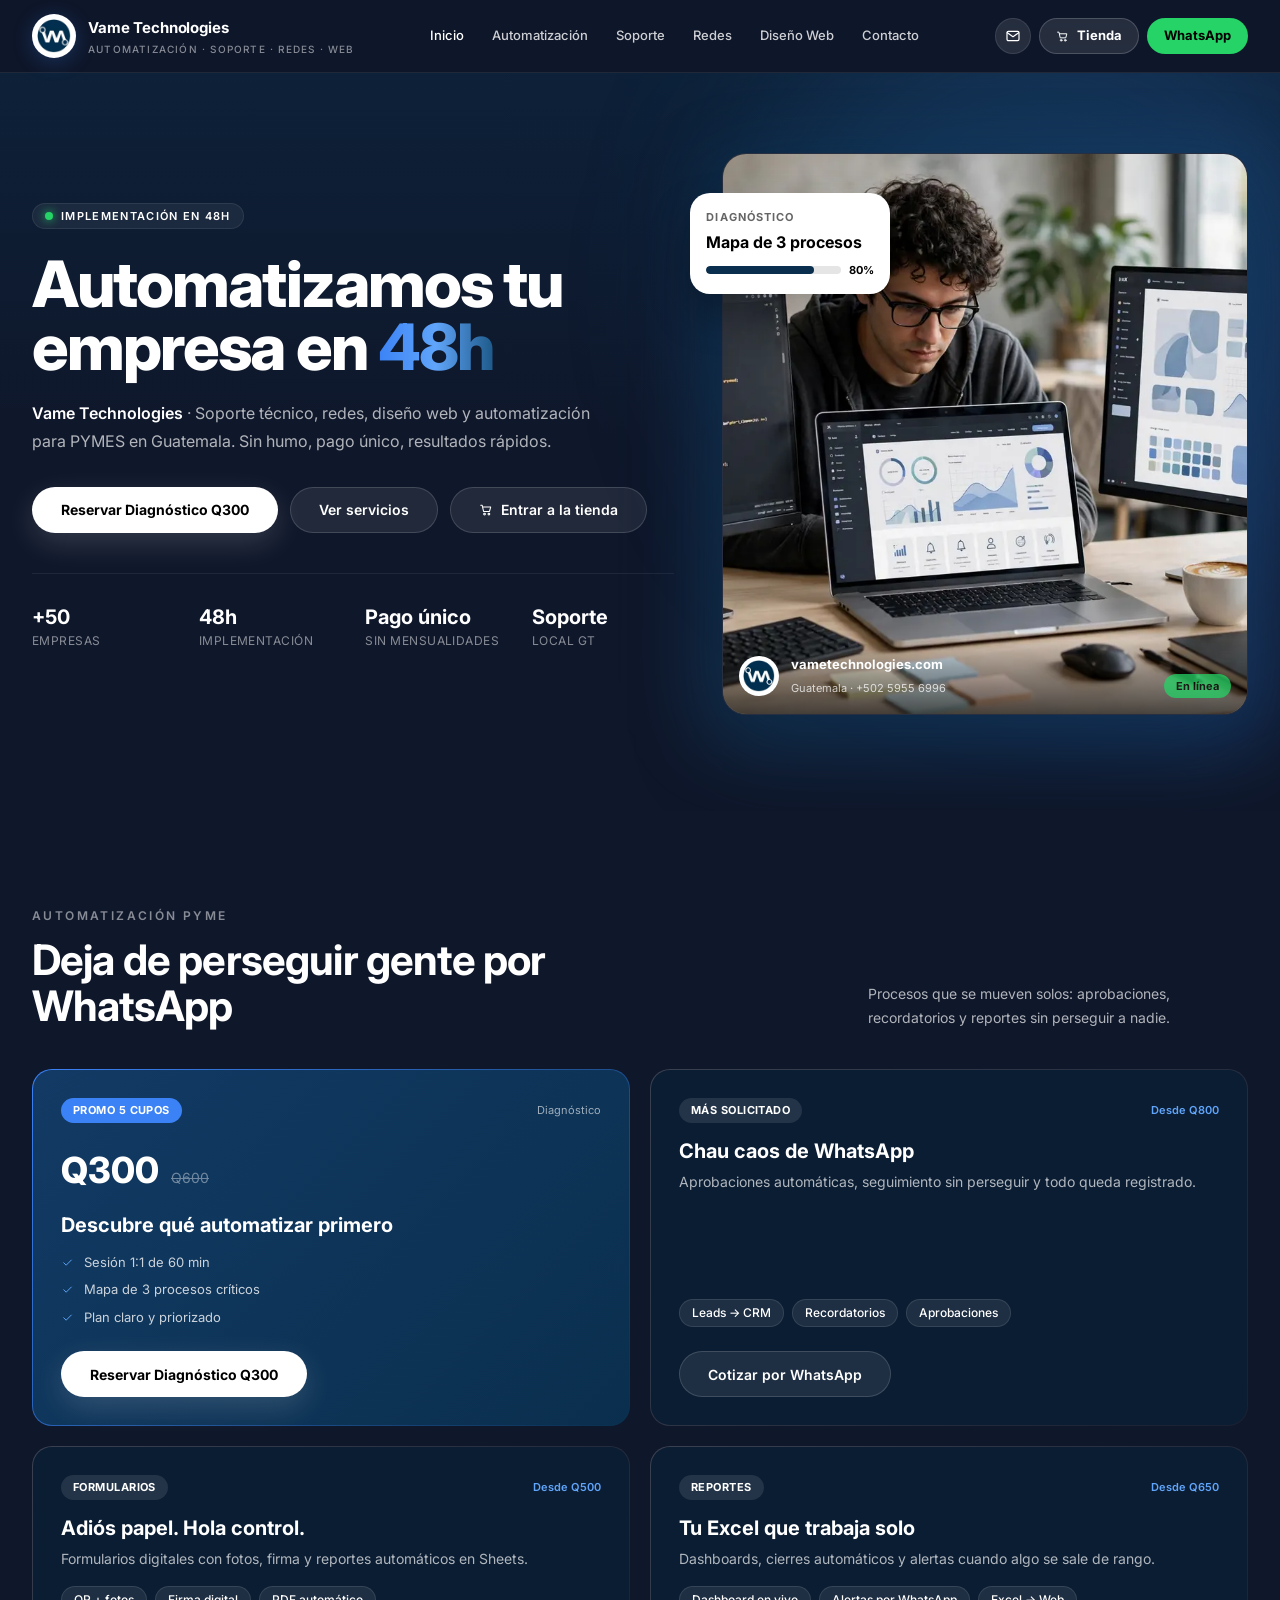
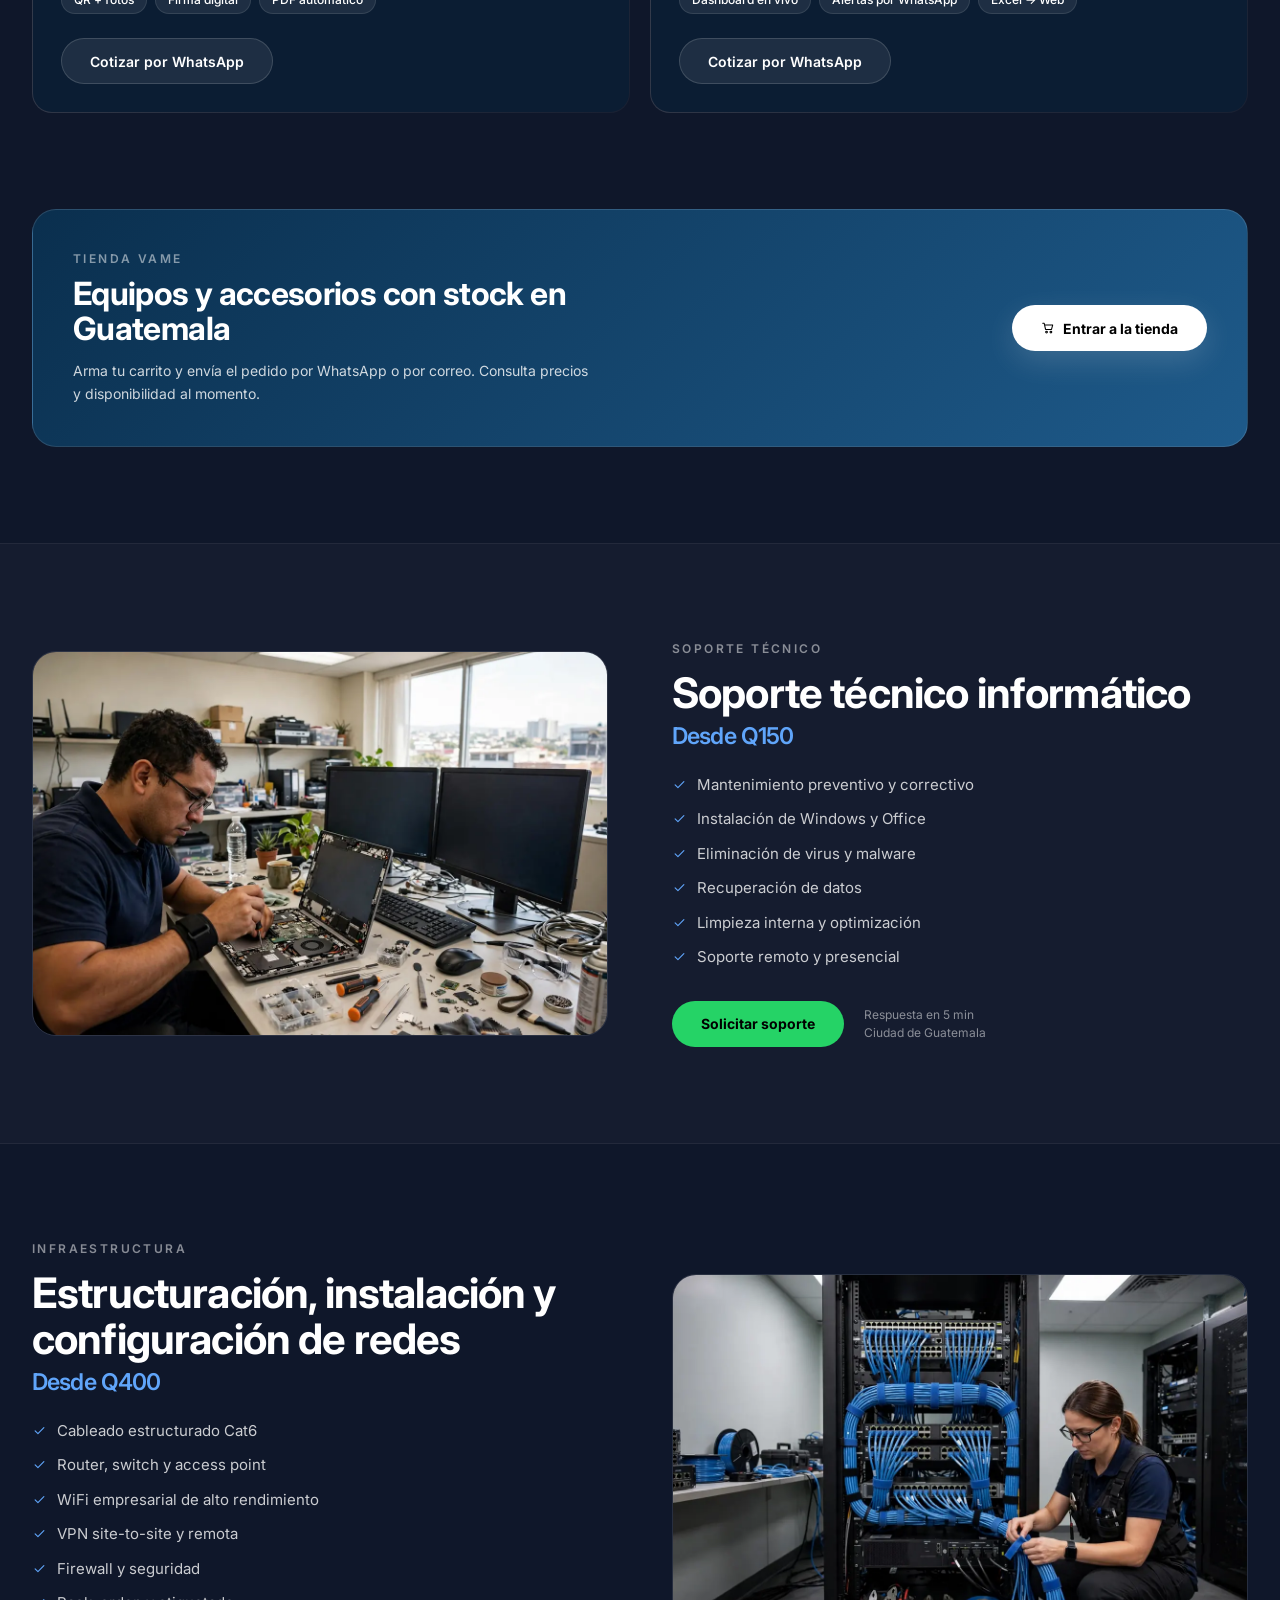
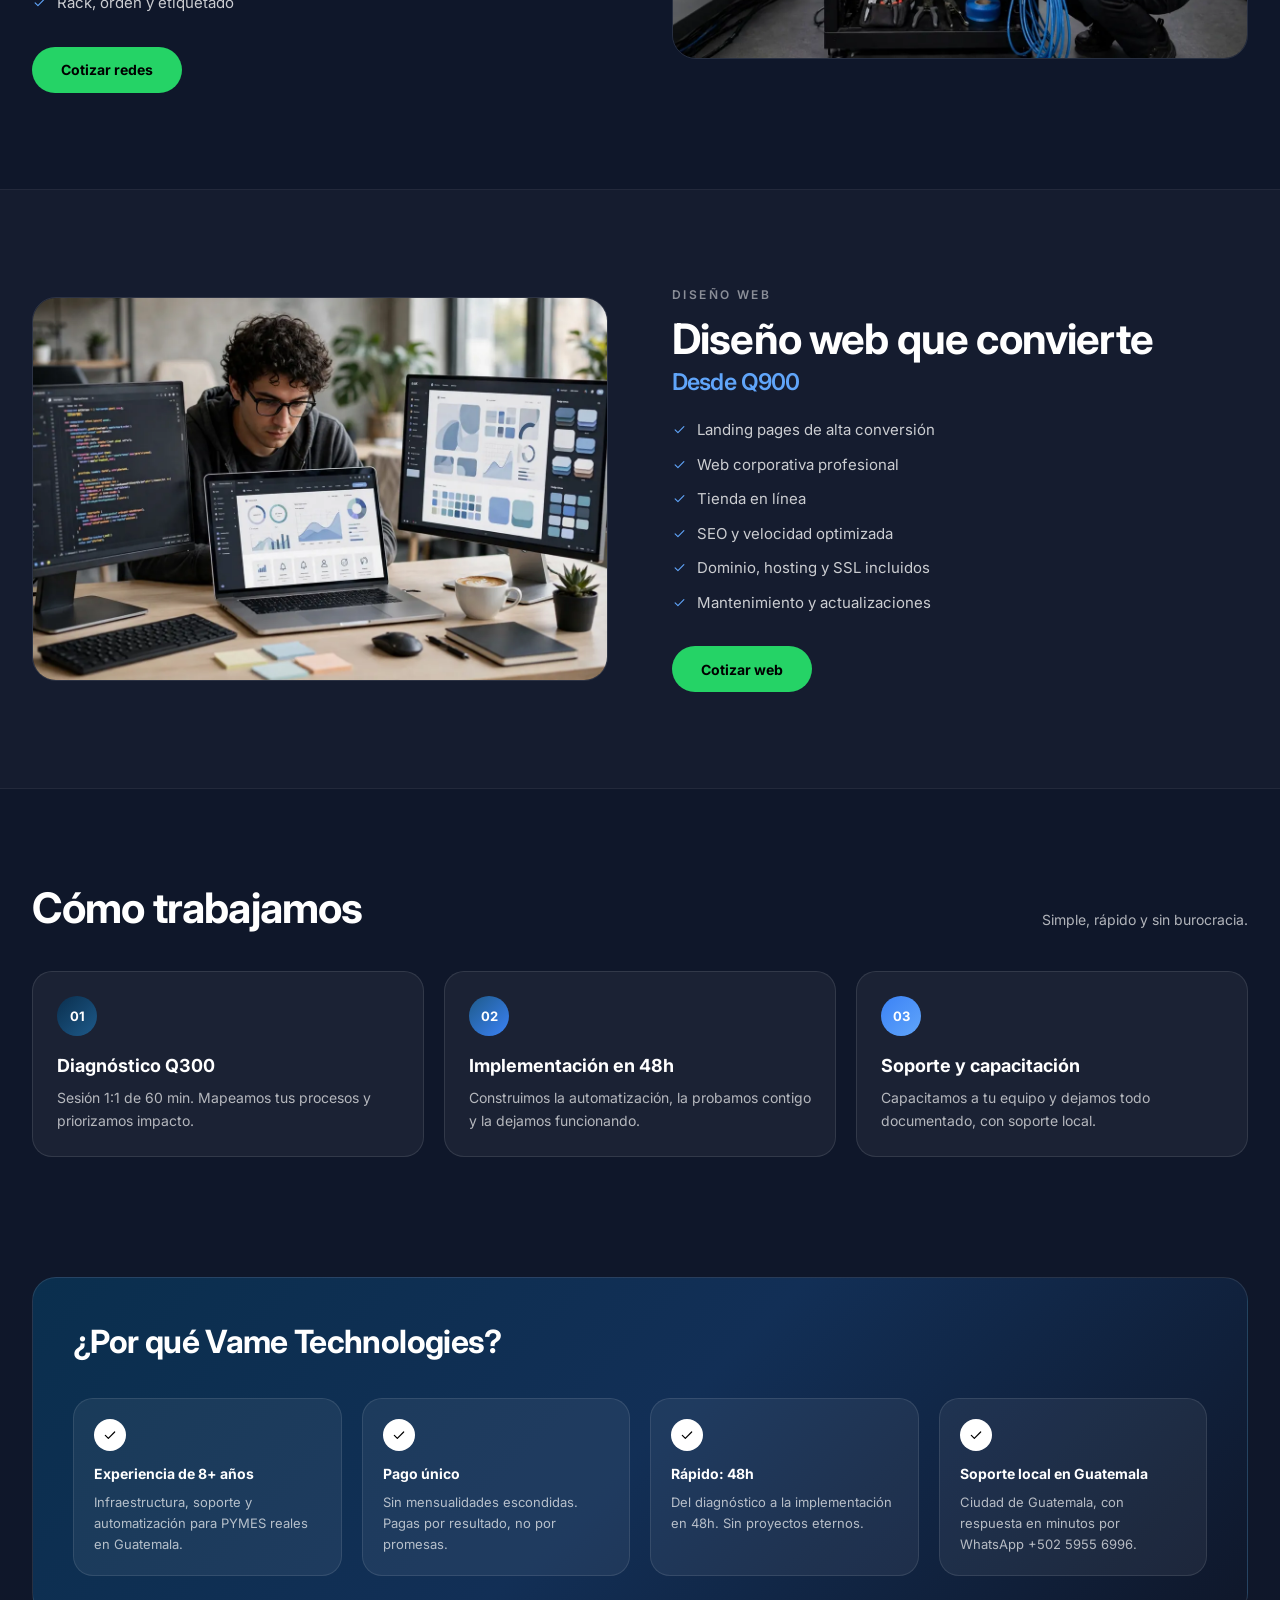
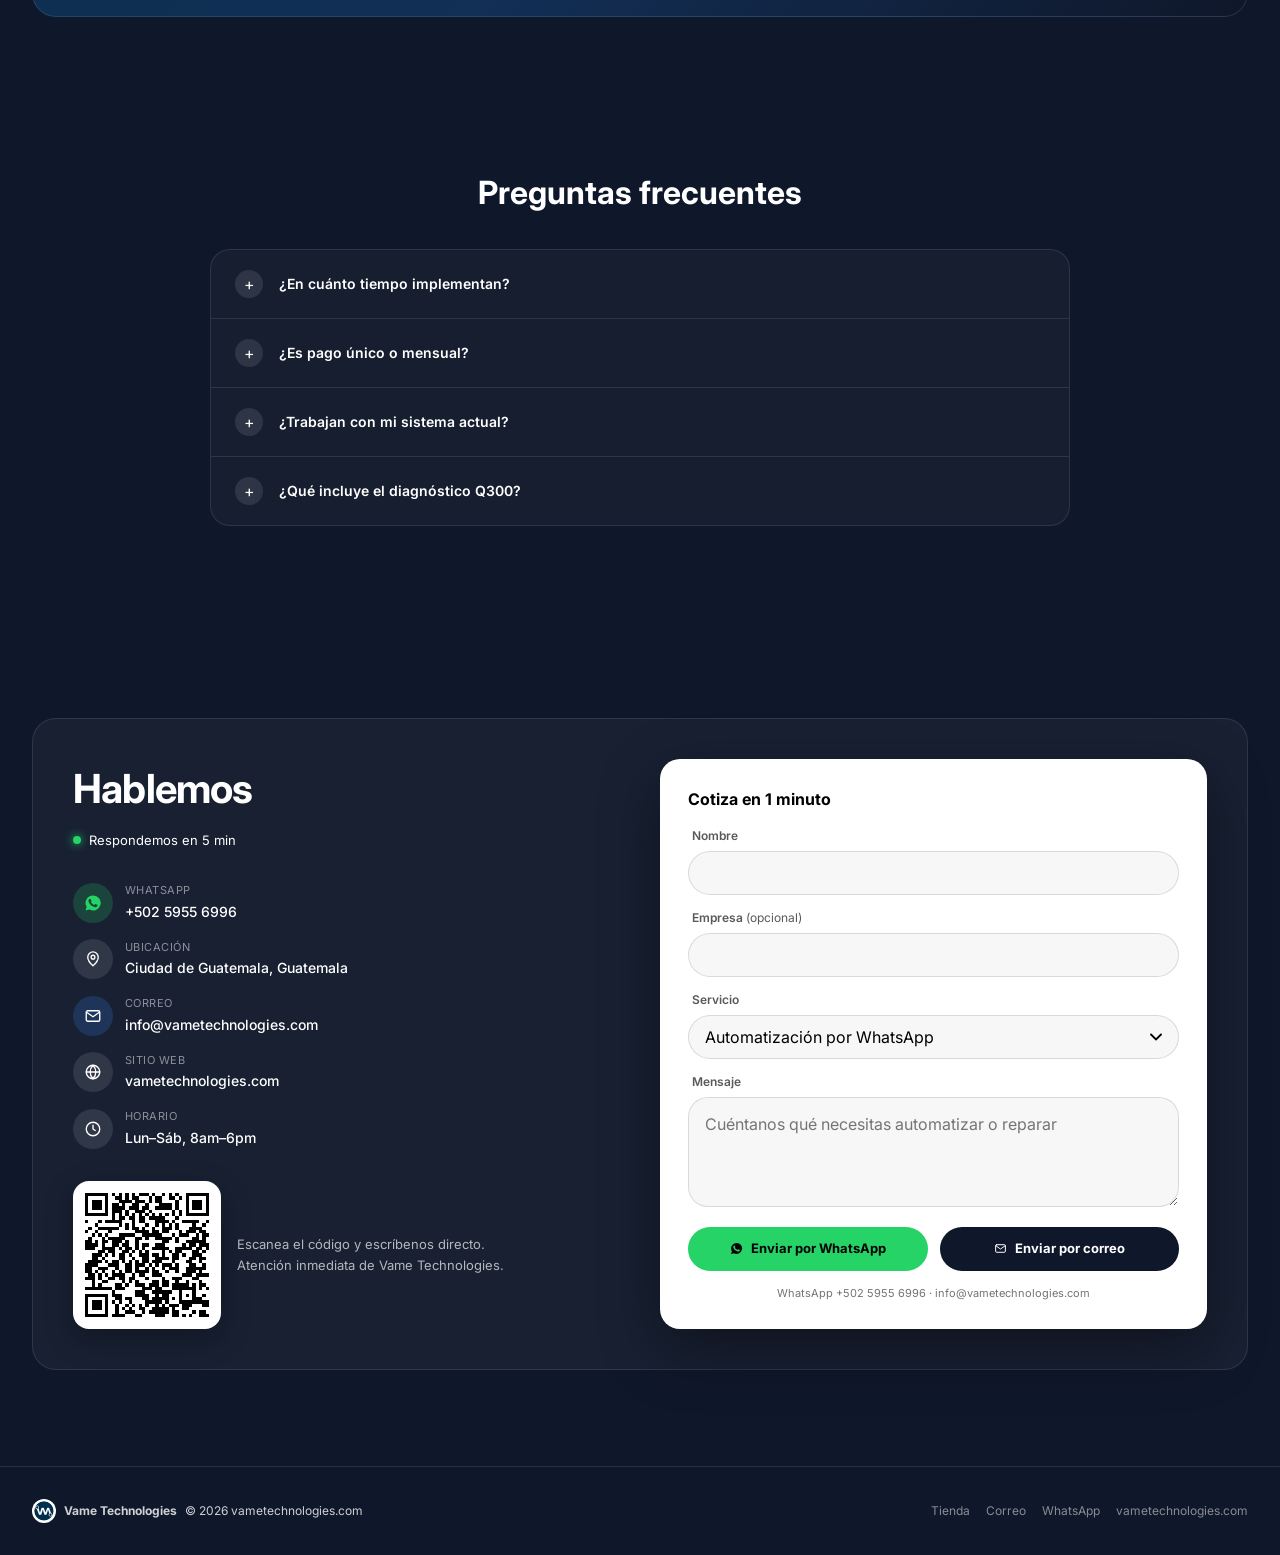
==== commit 70bce84f: "Add files via upload" ====
--- a/index.html
+++ b/index.html
@@ -124,6 +124,9 @@
     .nav a:hover, .nav a[aria-current="true"] { color: #fff; }
     .header-actions { display: flex; align-items: center; gap: 8px; }
     .header-actions .btn-wa, .icon-btn.mail { display: none; }
+    .btn-store { background: rgba(255, 255, 255, .1); border-color: rgba(255, 255, 255, .18); color: #fff; }
+    .btn-store:hover { background: rgba(255, 255, 255, .17); }
+    .header-actions .btn-store { display: none; }
     .icon-btn { display: inline-flex; align-items: center; justify-content: center; width: 36px; height: 36px; border: 1px solid var(--line); border-radius: 50%; background: rgba(255, 255, 255, .1); cursor: pointer; font-size: 16px; transition: background .15s; }
     .icon-btn:hover { background: rgba(255, 255, 255, .16); }
     .menu-panel { border-top: 1px solid var(--line); background: var(--bg); padding: 20px; }
@@ -133,7 +136,7 @@
     .menu-cta { display: grid; grid-template-columns: 1.2fr .8fr; gap: 12px; margin-top: 16px; }
     .menu-cta .btn { height: 44px; padding-inline: 12px; font-size: 13px; }
     @media (min-width: 640px) {
-      .header-actions .btn-wa, .icon-btn.mail { display: inline-flex; }
+      .header-actions .btn-wa, .header-actions .btn-store, .icon-btn.mail { display: inline-flex; }
     }
     @media (min-width: 768px) { .brand-tag { display: block; } }
     @media (min-width: 1024px) {
@@ -205,6 +208,13 @@
     @media (min-width: 768px) { .cards { grid-template-columns: repeat(2, 1fr); } }
     @media (min-width: 1024px) { .card { padding: 28px; } }
 
+    /* Acceso a la tienda */
+    .store-cta { padding-block: 0 64px; }
+    .store-panel { display: flex; flex-wrap: wrap; align-items: center; justify-content: space-between; gap: 24px; padding: 28px; border: 1px solid rgba(255, 255, 255, .12); border-radius: var(--radius-lg); background: linear-gradient(135deg, var(--navy), var(--blue-dark)); }
+    .store-panel .h2 { margin-top: 8px; max-width: 560px; font-size: clamp(24px, 3vw, 32px); }
+    .store-panel .lead { margin-top: 12px; max-width: 520px; color: rgba(255, 255, 255, .8); }
+    @media (min-width: 1024px) { .store-cta { padding-bottom: 96px; } .store-panel { padding: 40px; } }
+
     /* Servicios (imagen + texto) */
     .service { display: grid; gap: 32px; align-items: center; }
     .service-photo { overflow: hidden; border: 1px solid var(--line); border-radius: var(--radius-lg); }
@@ -324,6 +334,7 @@
     <symbol id="i-pin" viewBox="0 0 24 24"><path d="M12 21s7-6.2 7-11.5A7 7 0 0 0 5 9.5C5 14.8 12 21 12 21z"/><circle cx="12" cy="9.5" r="2.5"/></symbol>
     <symbol id="i-globe" viewBox="0 0 24 24"><circle cx="12" cy="12" r="9"/><path d="M3 12h18M12 3c2.5 2.6 3.8 5.6 3.8 9s-1.3 6.4-3.8 9c-2.5-2.6-3.8-5.6-3.8-9S9.5 5.6 12 3z"/></symbol>
     <symbol id="i-clock" viewBox="0 0 24 24"><circle cx="12" cy="12" r="9"/><path d="M12 7v5l3 2"/></symbol>
+    <symbol id="i-cart" viewBox="0 0 24 24"><path d="M3 4h2.5l2.3 10.5h10.2l2-7.500H6.500"/><circle cx="9.5" cy="19" r="1.5"/><circle cx="17" cy="19" r="1.5"/></symbol>
     <symbol id="i-wa" viewBox="0 0 24 24"><path class="icon-fill" d="M12 2a9.9 9.9 0 0 0-8.500 15L2 22l5.200-1.400A10 10 0 1 0 12 2zm5.800 14.100c-.2.700-1.400 1.300-2 1.400-.5.100-1.200.100-1.900-.1-.4-.1-1-.3-1.700-.6-3-1.300-4.900-4.300-5-4.500-.1-.2-1.200-1.600-1.200-3s.8-2.100 1-2.400c.3-.3.600-.3.800-.3h.6c.2 0 .4 0 .6.500l.9 2.100c.1.200.1.400 0 .5l-.4.600c-.1.200-.3.300-.1.600.2.300.8 1.300 1.700 2.100 1.100 1 2.100 1.300 2.400 1.500.3.100.4.100.6-.1l.8-1c.2-.3.400-.2.600-.1l2 .9c.3.100.5.200.5.300.1.200.1.800-.1 1.500z"/></symbol>
   </svg>
 
@@ -353,6 +364,7 @@
         <a class="icon-btn mail" href="mailto:info@vametechnologies.com" aria-label="Enviar correo" title="info@vametechnologies.com">
           <svg class="icon" aria-hidden="true"><use href="#i-mail"/></svg>
         </a>
+        <a class="btn btn-sm btn-store" href="tienda.html" data-store><svg class="icon" aria-hidden="true"><use href="#i-cart"/></svg>Tienda</a>
         <a class="btn btn-sm btn-wa" href="https://wa.me/50259556996" data-wa="Hola Vame Technologies, quiero más información" target="_blank" rel="noopener noreferrer">WhatsApp</a>
         <button class="icon-btn menu-toggle" type="button" aria-expanded="false" aria-controls="menu" aria-label="Abrir menú">☰</button>
       </div>
@@ -366,6 +378,7 @@
         <a href="#redes">Redes</a>
         <a href="#web">Diseño Web</a>
         <a href="#contacto">Contacto</a>
+        <a href="tienda.html" data-store>Tienda</a>
       </nav>
       <div class="menu-cta">
         <a class="btn btn-wa" href="https://wa.me/50259556996" data-wa="Hola Vame Technologies, quiero más información" target="_blank" rel="noopener noreferrer">WhatsApp +502 5955 6996</a>
@@ -385,6 +398,7 @@
           <div class="hero-actions">
             <a class="btn btn-white" href="https://wa.me/50259556996" data-wa="Hola Vame, quiero el Diagnóstico Q300" target="_blank" rel="noopener noreferrer">Reservar Diagnóstico Q300</a>
             <a class="btn btn-ghost" href="#automatizacion">Ver servicios</a>
+            <a class="btn btn-ghost" href="tienda.html" data-store><svg class="icon" aria-hidden="true"><use href="#i-cart"/></svg>Entrar a la tienda</a>
           </div>
           <dl class="stats">
             <div><dt class="stat-value">+50</dt><dd class="stat-label">empresas</dd></div>
@@ -468,6 +482,18 @@
             <a class="btn btn-ghost card-action" href="https://wa.me/50259556996" data-wa="Hola Vame, quiero cotizar Reportes y Excel" target="_blank" rel="noopener noreferrer">Cotizar por WhatsApp</a>
           </article>
         </div>
+      </div>
+    </section>
+
+    <!-- ===================== TIENDA ===================== -->
+    <section class="container store-cta" id="tienda" aria-labelledby="tienda-title">
+      <div class="store-panel">
+        <div>
+          <p class="kicker">Tienda Vame</p>
+          <h2 class="h2" id="tienda-title">Equipos y accesorios con stock en Guatemala</h2>
+          <p class="lead">Arma tu carrito y envía el pedido por WhatsApp o por correo. Consulta precios y disponibilidad al momento.</p>
+        </div>
+        <a class="btn btn-white" href="tienda.html" data-store><svg class="icon" aria-hidden="true"><use href="#i-cart"/></svg>Entrar a la tienda</a>
       </div>
     </section>
 
@@ -678,6 +704,7 @@
         <span>© <span id="year">2026</span> vametechnologies.com</span>
       </div>
       <div class="footer-links">
+        <a href="tienda.html" data-store>Tienda</a>
         <a href="mailto:info@vametechnologies.com">Correo</a>
         <a href="https://wa.me/50259556996" data-wa="Hola Vame, quiero más información" target="_blank" rel="noopener noreferrer">WhatsApp</a>
         <span>vametechnologies.com</span>
@@ -700,6 +727,7 @@
         whatsapp: '50259556996',
         email: 'info@vametechnologies.com',
         site: 'vametechnologies.com',
+        store: 'tienda.html', // ruta o URL de la tienda
       };
       const waUrl = (text) => `https://wa.me/${CONFIG.whatsapp}?text=${encodeURIComponent(text)}`;
 
@@ -711,6 +739,8 @@
         a.href = waUrl(`${a.dataset.wa} (${CONFIG.site})`);
       });
 
+      document.querySelectorAll('[data-store]').forEach((a) => { a.href = CONFIG.store; });
+
       /* =====================================================
          3. MENÚ MÓVIL
          ===================================================== */
@@ -734,7 +764,7 @@
       /* =====================================================
          4. RESALTAR LA SECCIÓN ACTIVA EN LA NAVEGACIÓN
          ===================================================== */
-      const navLinks = [...document.querySelectorAll('.nav a')];
+      const navLinks = [...document.querySelectorAll('.nav a[href^="#"]')];
       const sections = navLinks
         .map((a) => document.querySelector(a.getAttribute('href')))
         .filter(Boolean);
